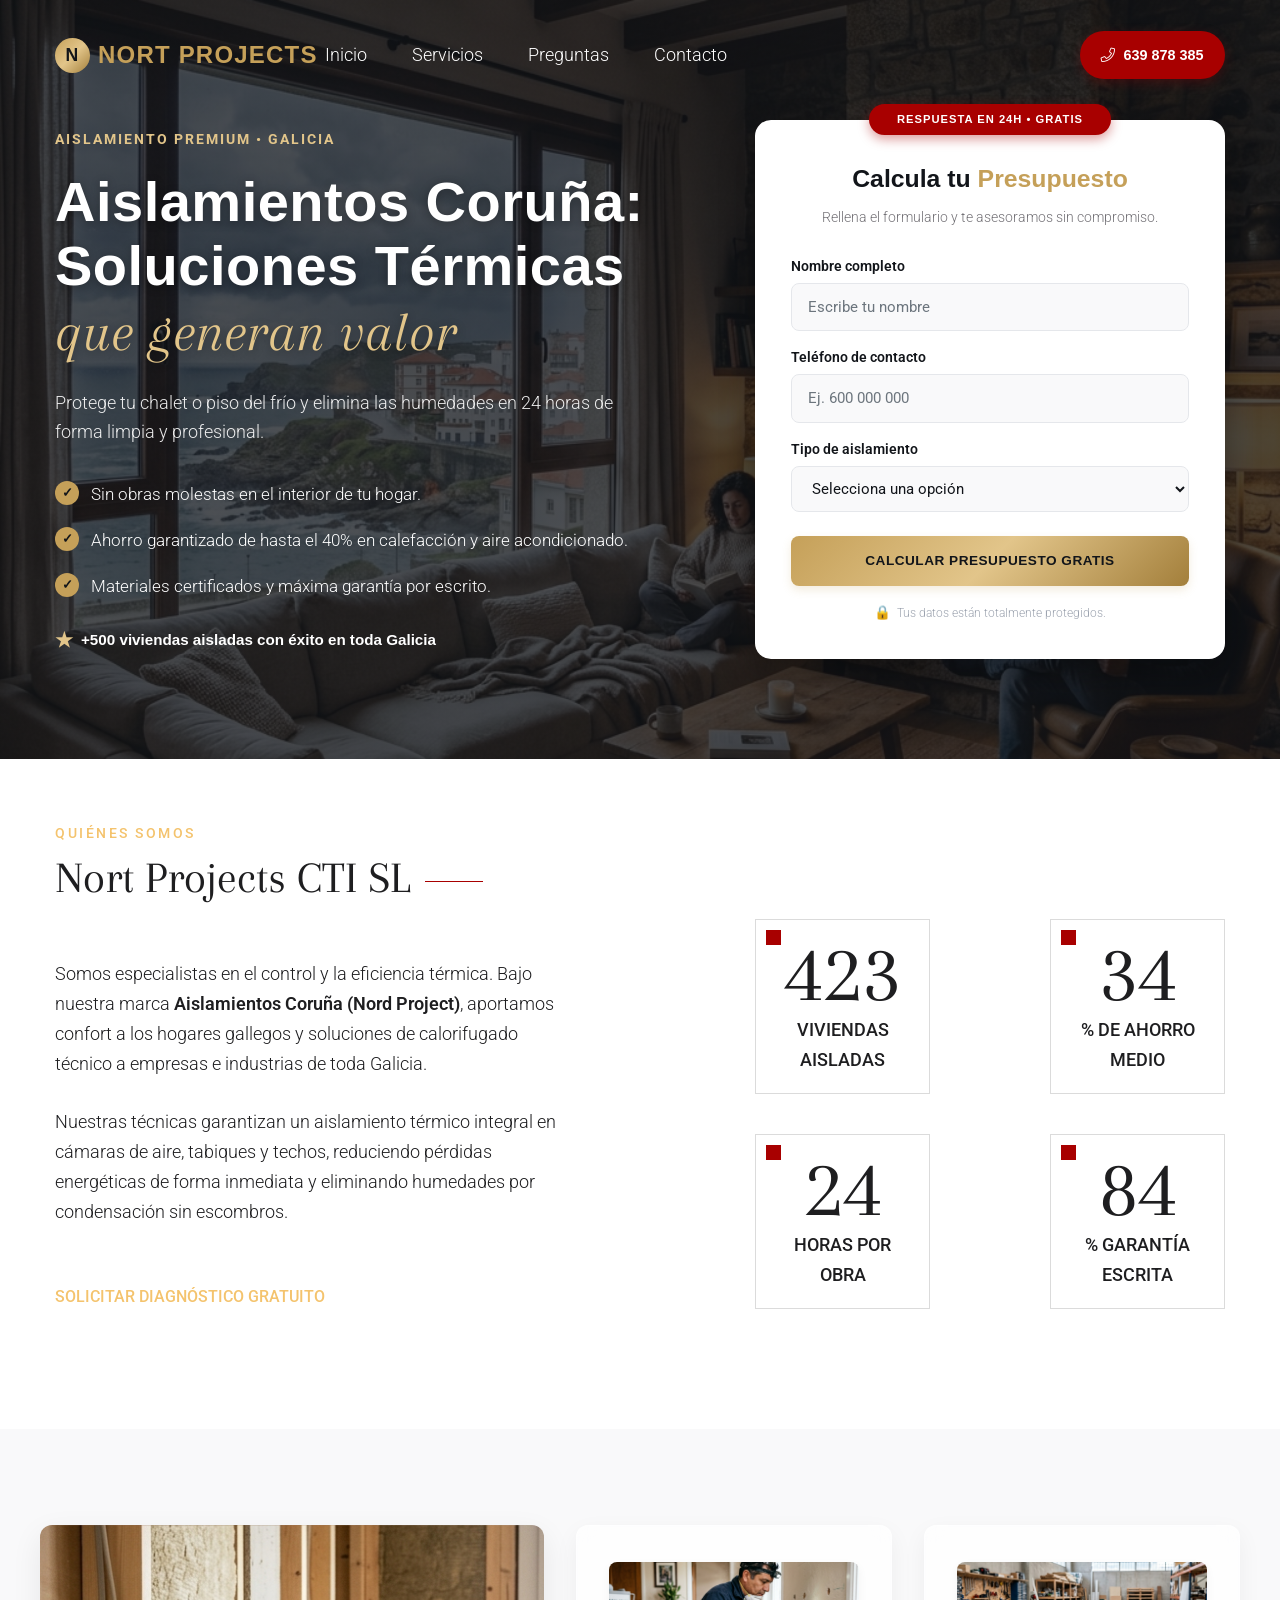
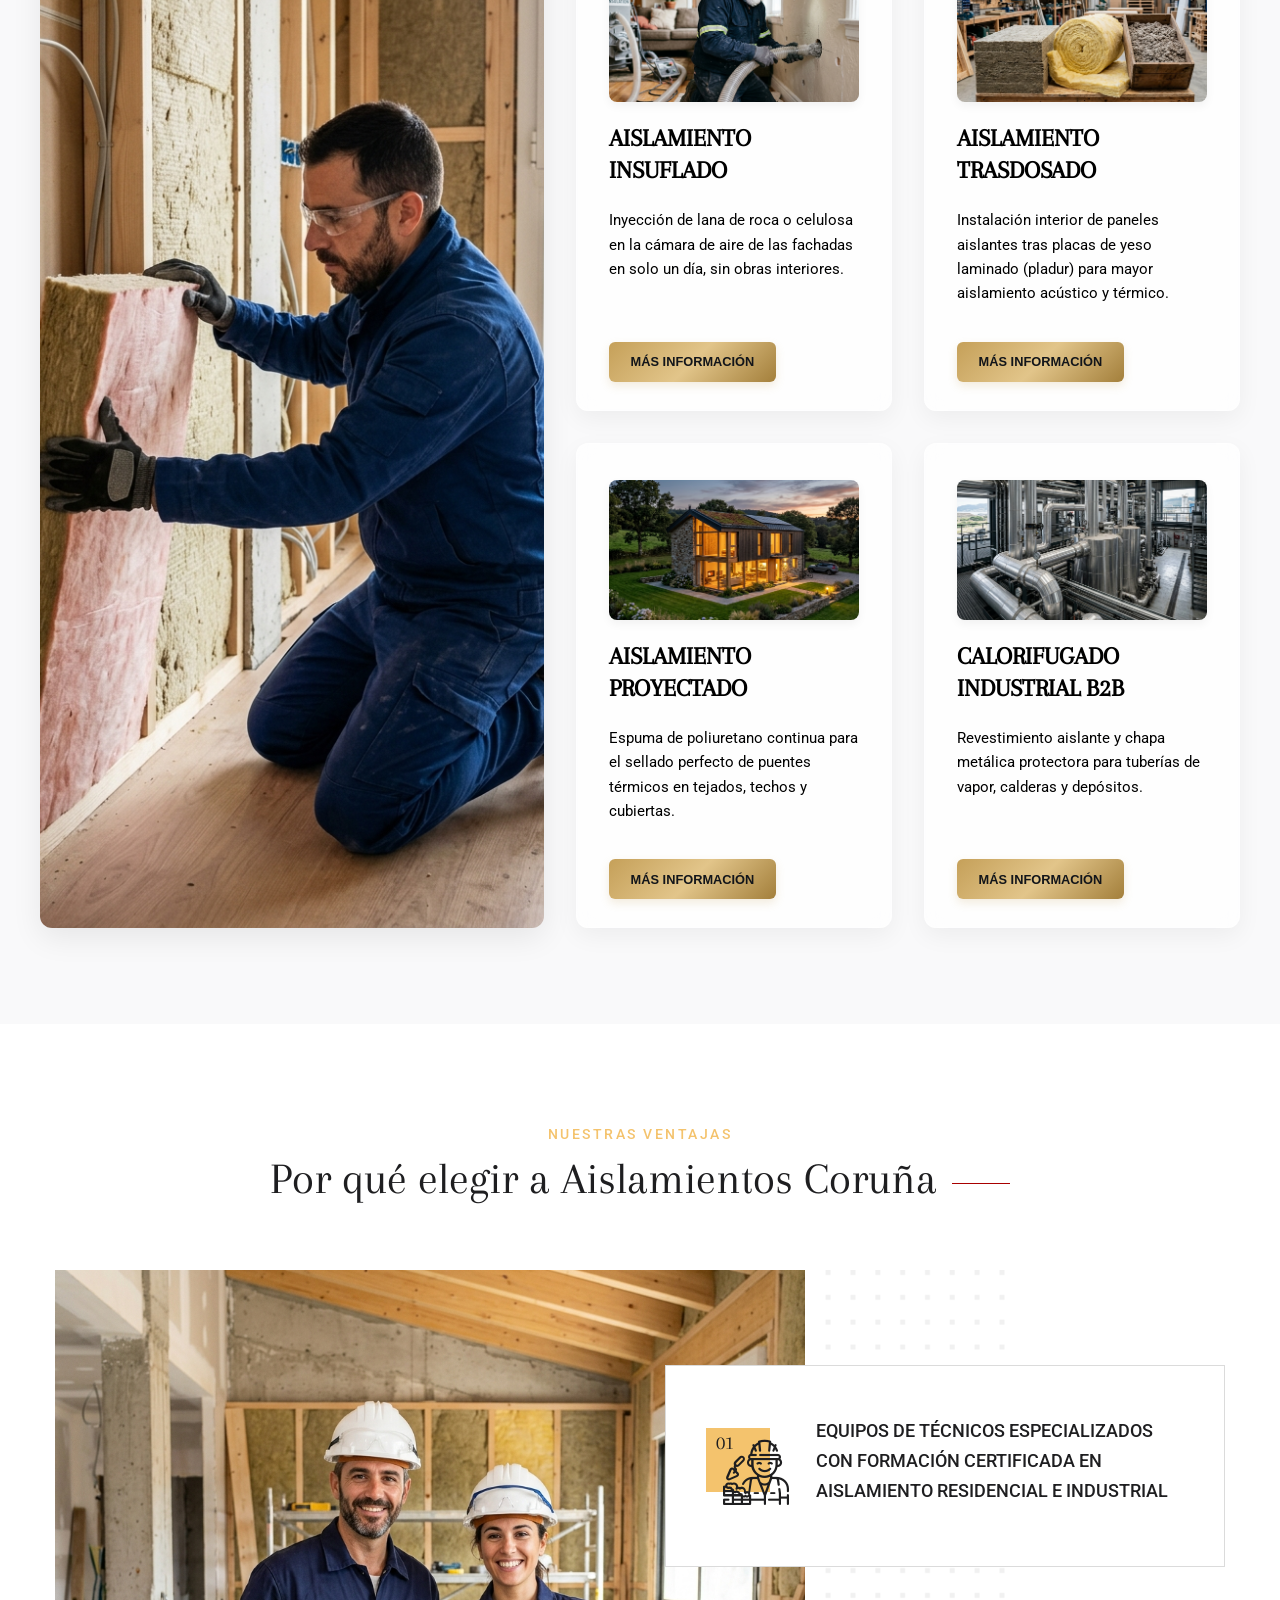
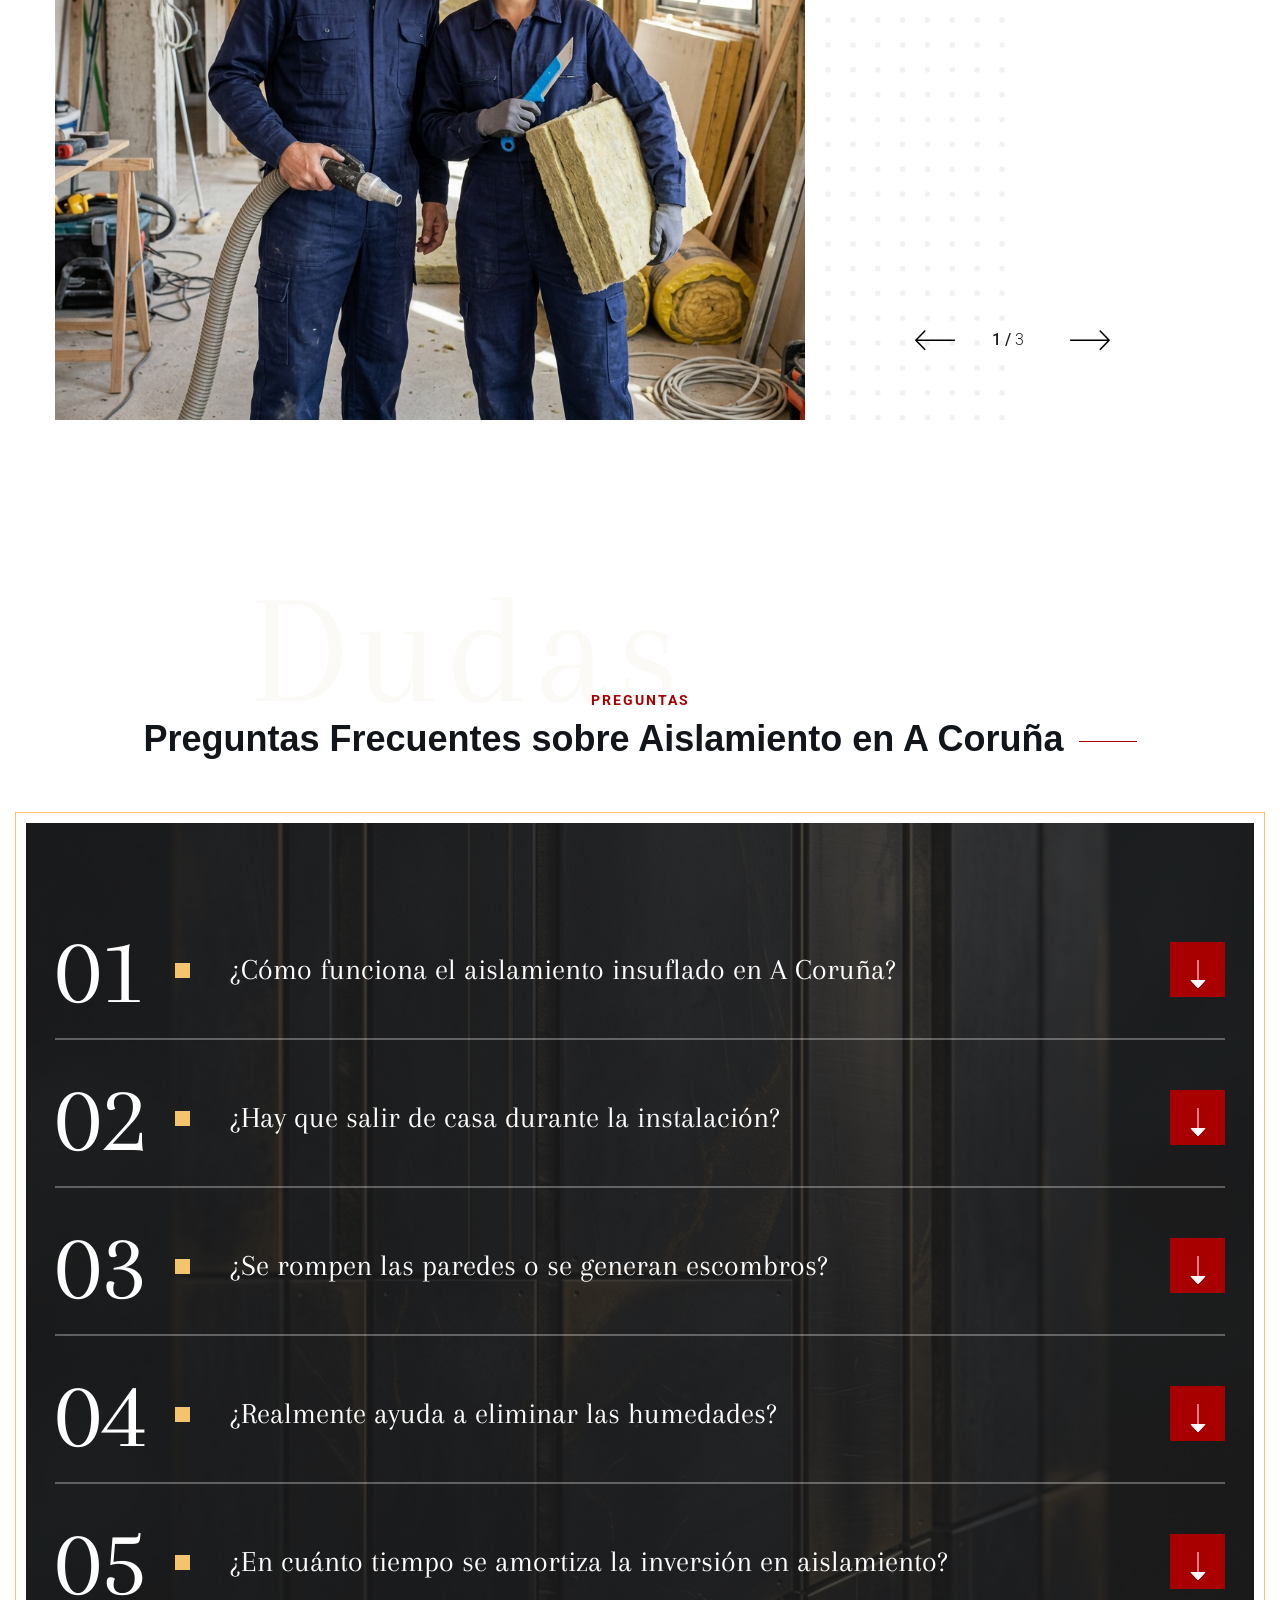
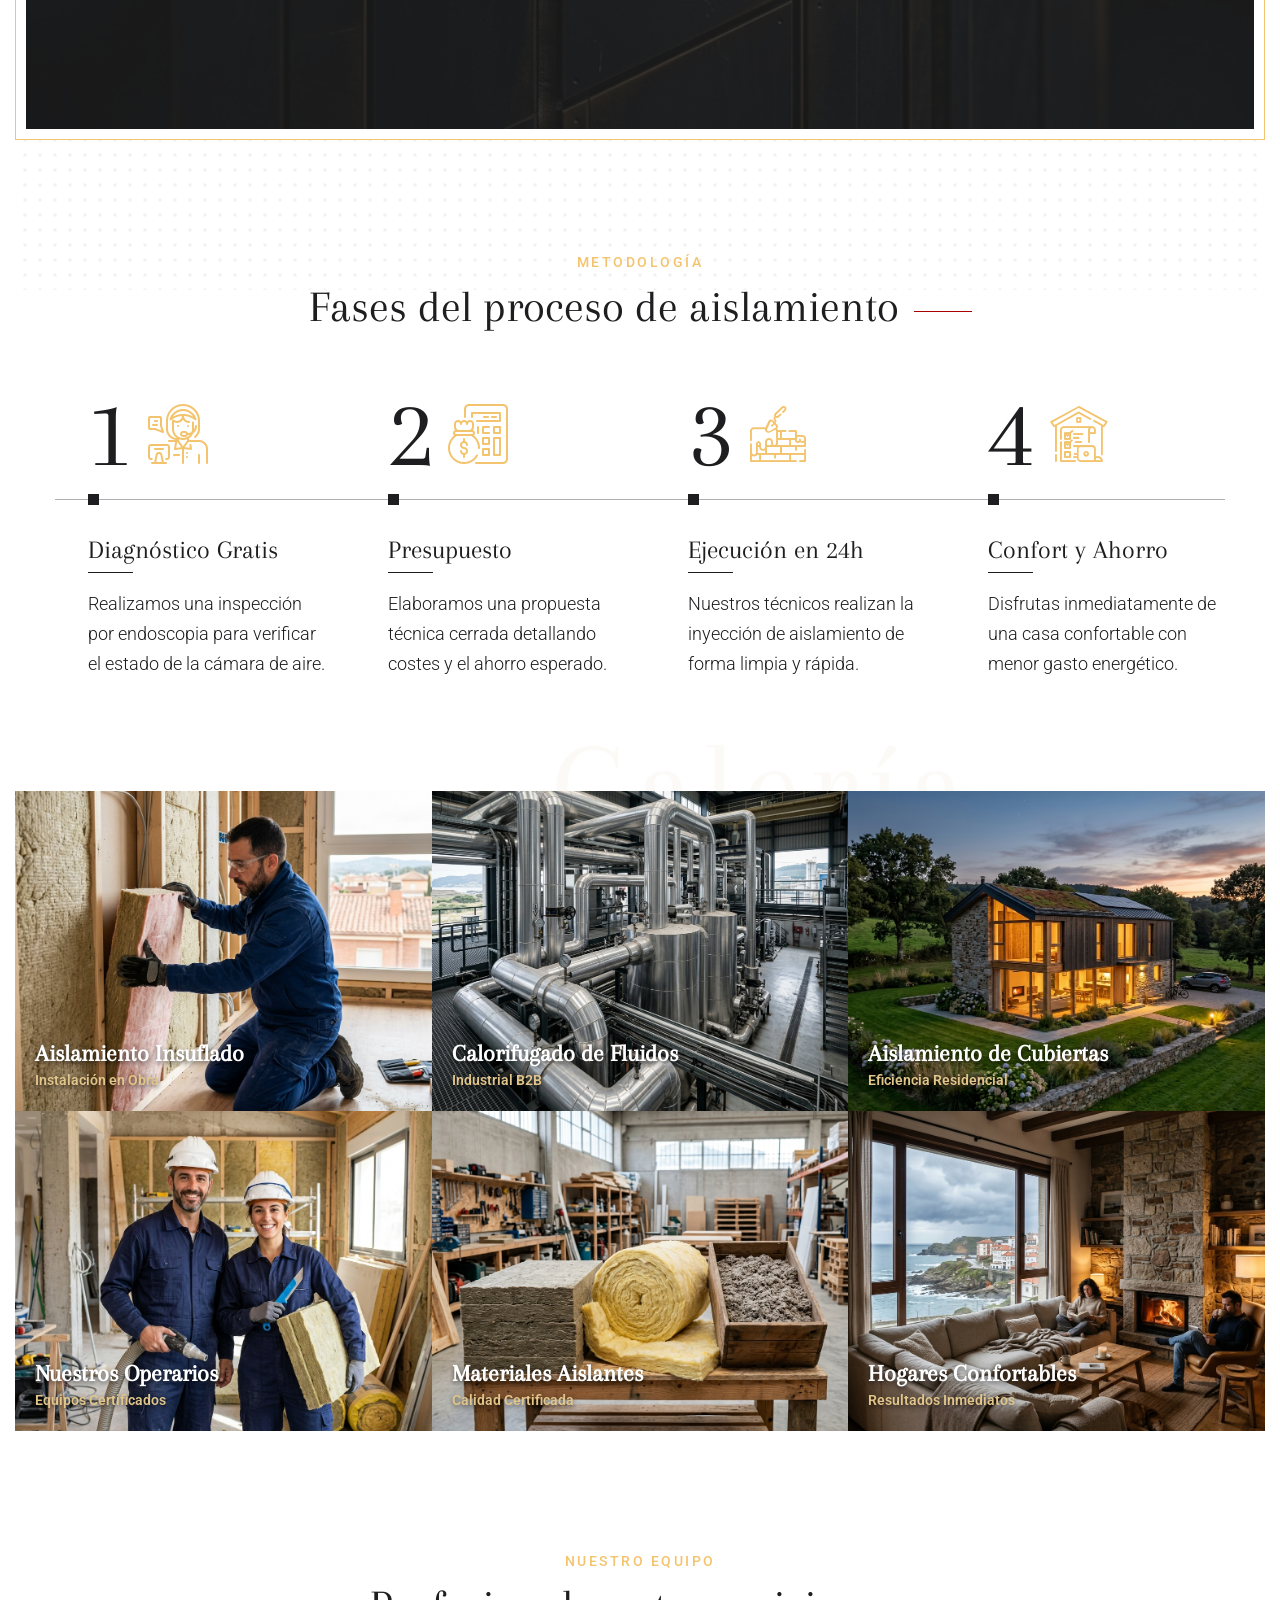
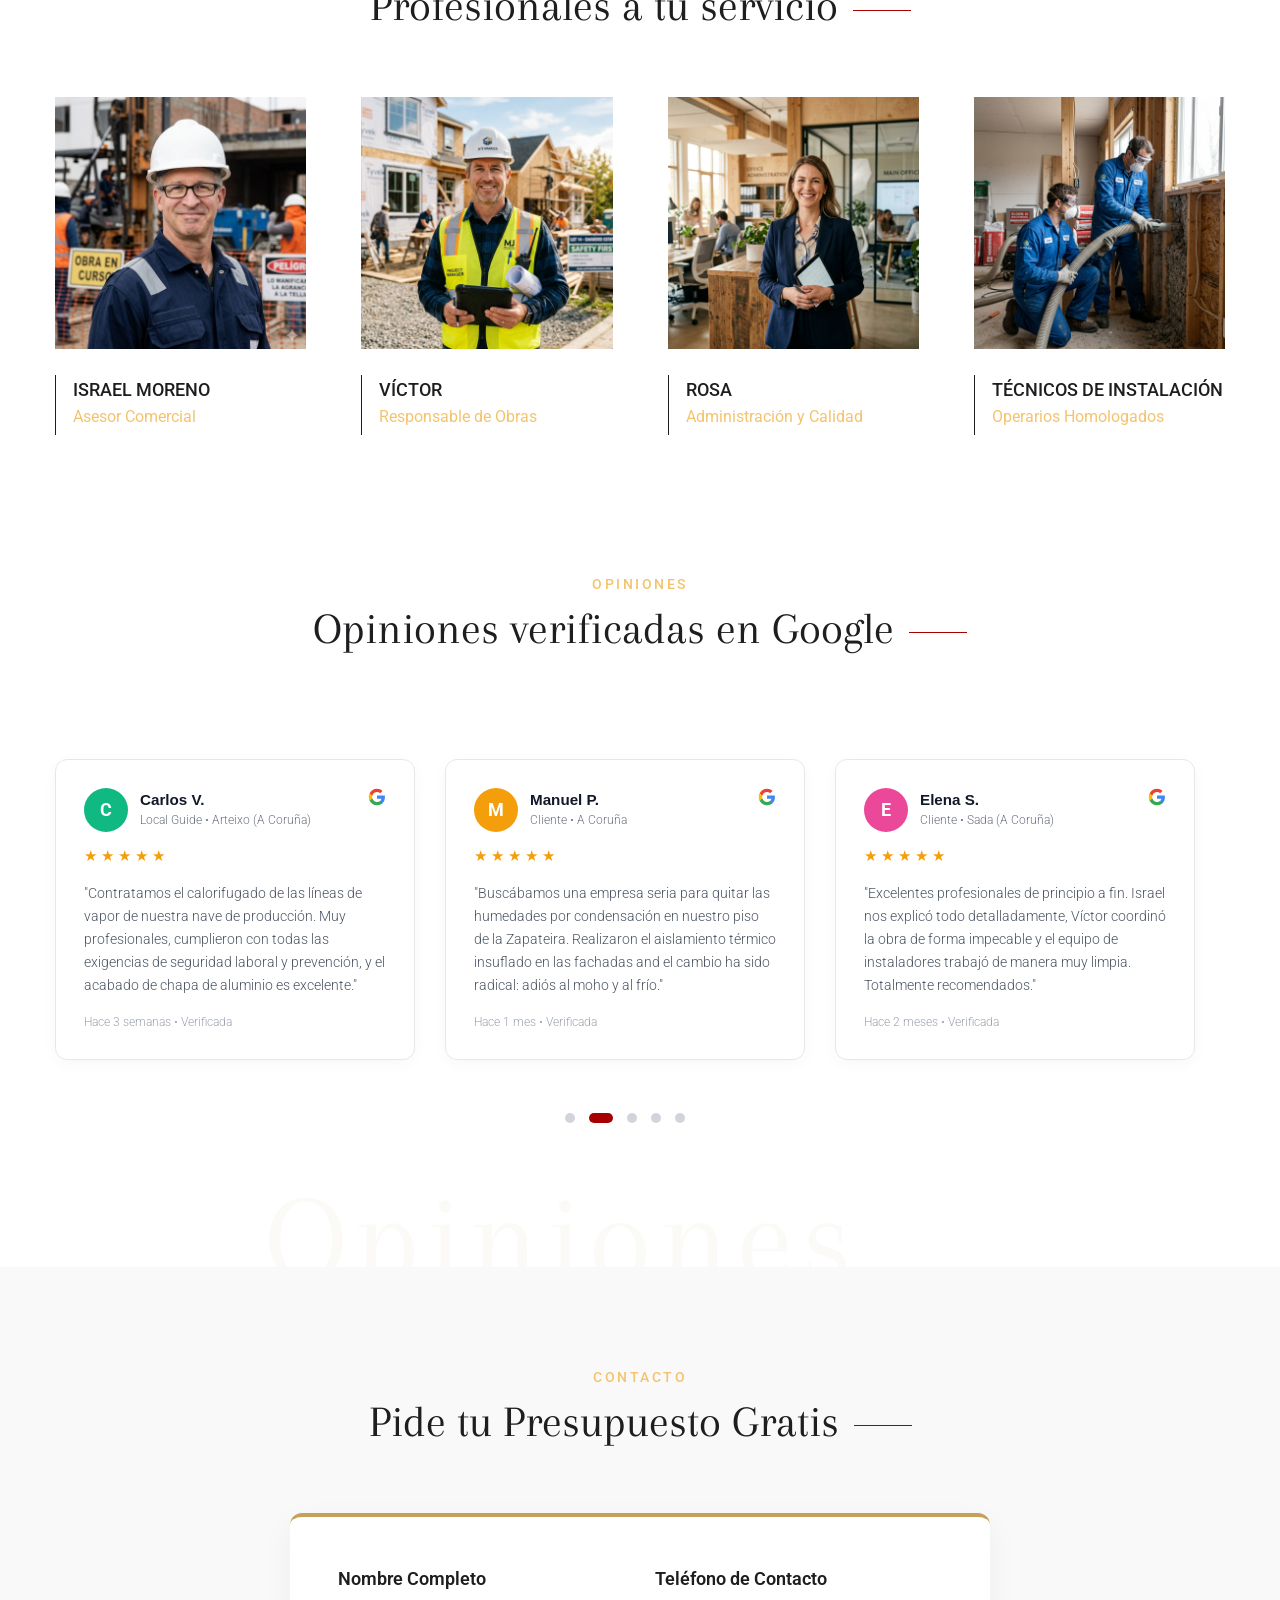
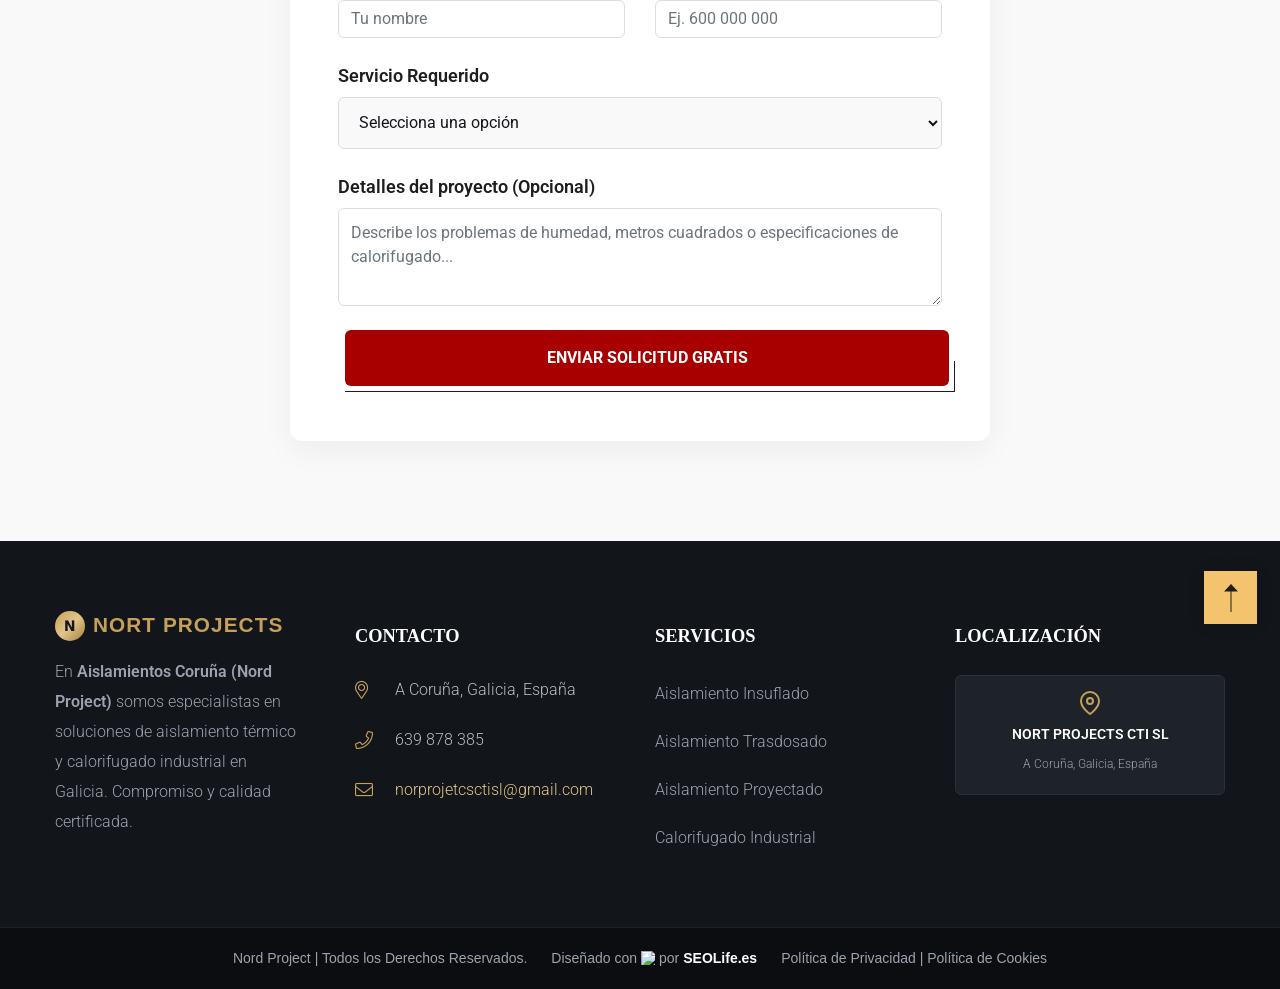
==== Propuesta1/index.html @ 365ee1cc "Initial commit of Aislamientos Coruña Nord Project website with B2C/B2B enhancements, map integratio" ====
<!DOCTYPE html>
<html lang="es">
    <head>
        <meta charset="UTF-8">
        <meta name="viewport" content="width=device-width, initial-scale=1, shrink-to-fit=no">
        <meta name="description" content="En Aislamientos Coruña (Nord Project) somos especialistas en aislamiento térmico insuflado, trasdosado y proyectado para viviendas y calorifugado industrial. ¡Ahorra hasta el 40%!" />
        <meta name="keywords" content="aislamientos coruña, aislamiento termico, calorifugado industrial, aislamiento insuflado, aislamientos galicia, nord project" />
        <link rel="icon" href="assets/images/favicon.png" sizes="35x35" type="image/png">
        <title>Aislamientos Coruña - Nord Project | Expertos en Aislamiento Térmico</title>

        <!-- FAQ Schema JSON-LD -->
        <script type="application/ld+json">
        {
          "@context": "https://schema.org",
          "@type": "FAQPage",
          "mainEntity": [
            {
              "@type": "Question",
              "name": "¿Cómo funciona el aislamiento insuflado en A Coruña?",
              "acceptedAnswer": {
                "@type": "Answer",
                "text": "Se realizan pequeñas perforaciones en las juntas del mortero de la fachada o en tabiques internos de la vivienda. A través de ellas se inyecta neumáticamente el material aislante (como lana de roca o celulosa) rellenando la cámara de aire por completo. Posteriormente, se sellan los orificios logrando un acabado idéntico al original en un solo día."
              }
            },
            {
              "@type": "Question",
              "name": "¿Hay que salir de casa durante la instalación?",
              "acceptedAnswer": {
                "@type": "Answer",
                "text": "No, en absoluto. Al tratarse de un sistema de aislamiento insuflado que se inyecta de forma limpia y rápida, no es necesario desalojar la vivienda. Puede seguir con su rutina diaria con total normalidad y comodidad mientras nuestros técnicos trabajan."
              }
            },
            {
              "@type": "Question",
              "name": "¿Se rompen las paredes o se generan escombros?",
              "acceptedAnswer": {
                "@type": "Answer",
                "text": "No se rompen ni se tiran tabiques. El proceso es mínimamente invasivo. Solo realizamos pequeñas perforaciones de apenas 2 a 3 cm de diámetro en las juntas de los ladrillos del exterior o del pladur interior. Tras rellenar la cámara de aire, sellamos los orificios de inmediato para que la superficie quede impecable."
              }
            },
            {
              "@type": "Question",
              "name": "¿Realmente ayuda a eliminar las humedades?",
              "acceptedAnswer": {
                "@type": "Answer",
                "text": "Sí, el aislamiento insuflado es sumamente eficaz para eliminar las humedades por condensación. Al rellenar la cámara de aire, eliminamos los puentes térmicos y elevamos la temperatura de las paredes interiores, evitando que el vapor de agua condense en ellas y se forme moho."
              }
            },
            {
              "@type": "Question",
              "name": "¿En cuánto tiempo se amortiza la inversión en aislamiento?",
              "acceptedAnswer": {
                "@type": "Answer",
                "text": "La inversión se amortiza típicamente en un plazo de entre 2 y 4 años. Gracias al ahorro energético inmediato de hasta el 40% en facturas de calefacción y aire acondicionado, empezará a recuperar la inversión desde el primer mes."
              }
            }
          ]
        }
        </script>

        <link rel="stylesheet" href="assets/css/all.min.css">
        <link rel="stylesheet" href="assets/css/fontello.css">
        <link rel="stylesheet" href="assets/css/animate.min.css">
        <link rel="stylesheet" href="assets/css/bootstrap.min.css">
        <link rel="stylesheet" href="assets/css/jquery.fancybox.min.css">
        <link rel="stylesheet" href="assets/css/jquery.bootstrap-touchspin.min.css">
        <link rel="stylesheet" href="assets/css/nouislider.min.css">
        <link rel="stylesheet" href="assets/css/perfect-scrollbar.css">
        <link rel="stylesheet" href="assets/css/slick.css">
        <link rel="stylesheet" href="assets/css/style.css">
        <link rel="stylesheet" href="assets/css/responsive.css">
        <link rel="stylesheet" href="assets/css/color.css">
        <!-- Custom Overrides for Glassmorphism Hotspots -->
        <style>
            /* Aligned Layout for Services Section */
            .photo-info-wrap {
                padding: 6rem 1.5rem !important;
                background-color: #F9F9FA !important; /* Premium light grey background */
            }
            .photo-info-inner {
                max-width: 1200px;
                margin: 0 auto;
                display: grid !important;
                grid-template-columns: 42% 1fr 1fr !important;
                grid-template-rows: auto auto !important;
                gap: 2rem !important;
                align-items: stretch !important;
                padding: 0 !important;
                background: transparent !important;
            }
            .photo-info-inner::before {
                display: none !important; /* Hide template borders */
            }
            
            /* Left Side Image */
            .photo-info-img {
                grid-column: 1 !important;
                grid-row: 1 / span 2 !important;
                height: 100% !important;
                min-height: 520px !important;
                border-radius: 12px !important;
                box-shadow: 0 10px 30px rgba(0,0,0,0.08) !important;
                background-size: cover !important;
                background-position: center !important;
            }
            .photo-info-img::before {
                display: none !important; /* Hide double border */
            }

            /* Services Cards Container Placement */
            .photo-info-box {
                position: static !important;
                transform: none !important;
                margin: 0 !important;
                display: flex !important;
                width: 100% !important;
            }
            .photo-info-box > span {
                display: none !important; /* Hide old plus button toggle */
            }
            
            /* Positioning the cards in 2x2 grid */
            .photo-info-box.v1 {
                grid-column: 2 !important;
                grid-row: 1 !important;
            }
            .photo-info-box.v2 {
                grid-column: 3 !important;
                grid-row: 1 !important;
            }
            .photo-info-box.v3 {
                grid-column: 2 !important;
                grid-row: 2 !important;
            }
            .photo-info-box.v4 {
                grid-column: 3 !important;
                grid-row: 2 !important;
            }

            /* Glassmorphism Card Styling */
            .photo-info-box-inner {
                position: relative !important;
                top: 0 !important;
                left: 0 !important;
                right: auto !important;
                bottom: auto !important;
                visibility: visible !important;
                opacity: 1 !important;
                transform: scale(1) !important;
                display: flex !important;
                flex-direction: column !important;
                width: 100% !important;
                height: 100% !important;
                
                /* Glassmorphic backdrop */
                background: rgba(255, 255, 255, 0.75) !important;
                backdrop-filter: blur(10px) !important;
                -webkit-backdrop-filter: blur(10px) !important;
                border: 1px solid rgba(255, 255, 255, 0.5) !important;
                border-radius: 12px !important;
                box-shadow: 0 8px 24px rgba(18, 21, 26, 0.05) !important;
                padding: 2.25rem 2rem 1.75rem !important;
                transition: all 0.3s ease !important;
            }
            .photo-info-box-inner:hover {
                transform: translateY(-5px) !important;
                box-shadow: 0 12px 30px rgba(197, 160, 89, 0.12) !important;
                border-color: rgba(197, 160, 89, 0.3) !important;
            }
            .photo-info-box-inner::before {
                display: none !important;
            }
            .photo-info-box-inner > svg {
                display: none !important;
            }
            
            /* Text Styling */
            .photo-info-box-inner > h3 {
                font-family: 'Arapey', serif !important;
                font-weight: 600 !important;
                font-size: 1.55rem !important;
                margin-bottom: 0.75rem !important;
                padding-left: 0 !important;
                line-height: 1.3 !important;
            }
            .photo-info-box-inner > h3 a {
                color: #000000 !important;
            }
            .photo-info-box-inner > h3 a:hover,
            .photo-info-box-inner > h3 a:focus {
                color: #A37F3B !important;
            }
            .photo-info-box-inner > h3::before {
                display: none !important;
            }
            .photo-info-box-inner > p {
                color: #000000 !important;
                font-family: 'Roboto', sans-serif !important;
                font-weight: 400 !important;
                font-size: 0.95rem !important;
                line-height: 1.6 !important;
                margin-bottom: 2.25rem !important;
                flex-grow: 1 !important; /* Pushes button to bottom */
            }
            
            /* Card Image Thumbnails */
            .service-thumb {
                width: 100%;
                height: 140px;
                background-size: cover;
                background-position: center;
                border-radius: 8px;
                margin-bottom: 1.25rem;
                box-shadow: 0 4px 10px rgba(0, 0, 0, 0.05);
            }

            /* Hero B2B Button custom color styling */
            .btn-b2b-hero {
                background-color: #A80000 !important;
                border-color: #A80000 !important;
                color: #ffffff !important;
            }
            .btn-b2b-hero:hover,
            .btn-b2b-hero:focus {
                background-color: #D10000 !important;
                border-color: #D10000 !important;
                color: #ffffff !important;
            }
            
            /* CTA Button at the bottom */
            .photo-info-box-inner > a {
                float: none !important;
                display: inline-block !important;
                align-self: flex-start !important;
                background: linear-gradient(135deg, #C5A059 0%, #E2C58A 50%, #A37F3B 100%) !important;
                color: #12151A !important;
                font-weight: 700 !important;
                font-family: 'Montserrat', sans-serif !important;
                font-size: 0.8rem !important;
                text-transform: uppercase !important;
                padding: 0.65rem 1.35rem !important;
                border-radius: 6px !important;
                box-shadow: 0 4px 10px rgba(197, 160, 89, 0.2) !important;
                transition: all 0.3s ease !important;
                margin-top: auto !important; /* Forces alignment */
            }
            .photo-info-box-inner > a:hover {
                background: #A37F3B !important;
                color: #fff !important;
                transform: translateY(-2px) !important;
                box-shadow: 0 6px 15px rgba(197, 160, 89, 0.3) !important;
            }

            /* Responsive Adjustments */
            @media (max-width: 1199px) {
                .photo-info-inner {
                    grid-template-columns: 38% 1fr 1fr !important;
                    gap: 1.25rem !important;
                }
                .photo-info-box-inner {
                    padding: 1.75rem 1.5rem 1.5rem !important;
                }
            }
            
            @media (max-width: 991px) {
                .photo-info-inner {
                    grid-template-columns: 1fr !important;
                    grid-template-rows: auto !important;
                    gap: 1.5rem !important;
                }
                .photo-info-img {
                    grid-column: 1 !important;
                    grid-row: 1 !important;
                    height: 320px !important;
                    min-height: 320px !important;
                }
                .photo-info-box {
                    grid-column: 1 !important;
                }
                .photo-info-box.v1 { grid-row: 2 !important; }
                .photo-info-box.v2 { grid-row: 3 !important; }
                .photo-info-box.v3 { grid-row: 4 !important; }
                .photo-info-box.v4 { grid-row: 5 !important; }
                
                .photo-info-box-inner {
                    min-width: 100% !important;
                    max-width: 100% !important;
                    background: rgba(255, 255, 255, 0.85) !important;
                }
            }

            /* Section Accent underlines in Corporate Red */
            .sec-title-inner > h2 i {
                background-color: #A80000 !important;
            }
            .about-fact-box::before {
                background-color: #A80000 !important;
            }

            /* FAQ Accordion accents in Corporate Red */
            .toggle-item > h4 i {
                background-color: #A80000 !important;
                border-color: #A80000 !important;
            }
            .toggle-item > h4 i svg.arrow-svg path {
                fill: #ffffff !important;
                stroke: #ffffff !important;
            }
            .toggle-item > h4 i svg.close-svg path {
                stroke: #ffffff !important;
            }

            /* New Hero Section overrides */
            #inicio {
                background-image: linear-gradient(rgba(18, 21, 26, 0.75), rgba(18, 21, 26, 0.75)), url('assets/images/resources/feat-img3-1.png');
                background-size: cover;
                background-position: center;
                background-attachment: fixed;
                padding: 120px 0 100px 0 !important;
            }
            .hero-content-left h1 {
                font-size: 3.5rem !important;
                line-height: 1.15 !important;
                letter-spacing: 0.5px !important;
            }
            .hero-content-left p {
                font-size: 1.15rem !important;
                color: rgba(255,255,255,0.9) !important;
            }
            .hero-content-left ul li {
                color: #ffffff !important;
                margin-bottom: 1rem;
                font-size: 1.05rem !important;
            }
            .hero-form-card input.form-control, 
            .hero-form-card select.form-control {
                border: 1px solid #E5E7EB !important;
                border-radius: 8px !important;
                padding: 0.75rem 1rem !important;
                font-size: 0.95rem !important;
                color: #12151A !important;
                height: auto !important;
                background-color: #F9F9FA !important;
            }
            .hero-form-card input.form-control:focus, 
            .hero-form-card select.form-control:focus {
                border-color: #C5A059 !important;
                background-color: #ffffff !important;
                box-shadow: 0 0 0 3px rgba(197, 160, 89, 0.1) !important;
                outline: none !important;
            }
            
            /* Responsive updates for Hero */
            @media (max-width: 991px) {
                #inicio {
                    padding: 80px 0 60px 0 !important;
                }
                .hero-content-left {
                    text-align: center !important;
                    margin-bottom: 3rem;
                }
                .hero-content-left h1 {
                    font-size: 2.5rem !important;
                }
                .hero-content-left p {
                    margin-left: auto !important;
                    margin-right: auto !important;
                }
                .hero-content-left ul {
                    display: inline-block !important;
                    text-align: left !important;
                }
                .hero-form-card {
                    padding: 2rem 1.5rem !important;
                }
            }

            /* Header Phone button styling */
            .header-phone-btn {
                font-weight: 700;
                color: #ffffff !important;
                background-color: #A80000 !important;
                display: inline-flex;
                align-items: center;
                gap: 0.5rem;
                padding: 0.55rem 1.35rem;
                border-radius: 999px;
                transition: all 0.3s ease;
                box-shadow: 0 4px 12px rgba(168,0,0,0.25);
                font-family: 'Montserrat', sans-serif !important;
                font-size: 0.9rem !important;
            }
            .header-phone-btn:hover {
                background-color: #D10000 !important;
                transform: translateY(-2px);
                box-shadow: 0 6px 15px rgba(168,0,0,0.35);
                color: #ffffff !important;
                text-decoration: none !important;
            }
            .header-phone-btn i {
                color: #ffffff !important;
            }
            
            /* Responsive header phone styling */
            @media (max-width: 575px) {
                .header-phone-btn {
                    padding: 0.4rem 0.95rem;
                    font-size: 0.8rem !important;
                }
            }

            /* Gallery Texts Contrast Overrides */
            .gallery-box .gallery-info span {
                color: #E2C58A !important;
                font-weight: 600 !important;
                font-size: 0.9rem !important;
                text-shadow: 0 2px 5px rgba(0,0,0,0.6) !important;
                display: block;
                margin-top: 2px;
            }
            .gallery-box .gallery-info h4 {
                color: #ffffff !important;
                font-weight: 700 !important;
                text-shadow: 0 2px 5px rgba(0,0,0,0.6) !important;
            }

            /* Fix select inputs text clipping */
            select.form-control {
                height: 52px !important;
                line-height: 1.2 !important;
                padding: 0.75rem 1rem !important;
                appearance: auto !important;
                -webkit-appearance: auto !important;
                -moz-appearance: auto !important;
                color: #12151A !important;
                background-color: #F9F9FA !important;
            }
            select.form-control option {
                padding: 0.5rem !important;
                color: #12151A !important;
            }

            /* Google Reviews Carousel and Card Styles */
            .google-reviews-container {
                padding: 1.5rem 0;
            }
            .google-reviews-carousel {
                margin: 0 -15px; /* Compenses slide margins */
            }
            .google-review-card {
                background: #ffffff !important;
                border: 1px solid #e5e7eb !important;
                border-radius: 12px !important;
                padding: 1.75rem !important;
                margin: 15px !important;
                box-shadow: 0 4px 15px rgba(0,0,0,0.03) !important;
                transition: all 0.3s ease !important;
                display: block !important;
                min-height: 260px !important;
            }
            .google-review-card:hover {
                transform: translateY(-5px) !important;
                box-shadow: 0 10px 25px rgba(0,0,0,0.06) !important;
                border-color: #C5A059 !important;
            }
            .google-review-header {
                display: flex !important;
                justify-content: space-between !important;
                align-items: flex-start !important;
                margin-bottom: 0.85rem !important;
            }
            .google-reviewer-profile {
                display: flex !important;
                align-items: center !important;
                gap: 0.75rem !important;
            }
            .google-reviewer-avatar {
                width: 44px !important;
                height: 44px !important;
                border-radius: 50% !important;
                display: flex !important;
                align-items: center !important;
                justify-content: center !important;
                font-weight: 700 !important;
                color: #fff !important;
                font-size: 1.1rem !important;
                text-transform: uppercase !important;
            }
            .google-reviewer-info h4 {
                font-size: 0.95rem !important;
                font-weight: 700 !important;
                color: #111827 !important;
                margin-bottom: 0.15rem !important;
                font-family: 'Montserrat', sans-serif !important;
            }
            .google-reviewer-info span {
                font-size: 0.75rem !important;
                color: #6b7280 !important;
                display: block !important;
            }
            .google-logo {
                width: 18px !important;
                height: 18px !important;
            }
            .google-rating-stars {
                color: #f59e0b !important;
                font-size: 0.95rem !important;
                margin-bottom: 0.85rem !important;
                display: flex !important;
                gap: 2px !important;
            }
            .google-review-text {
                font-size: 0.9rem !important;
                color: #4b5563 !important;
                line-height: 1.6 !important;
                font-family: 'Roboto', sans-serif !important;
                flex-grow: 1 !important;
                margin-bottom: 1rem !important;
            }
            .google-review-date {
                font-size: 0.75rem !important;
                color: #9ca3af !important;
            }
            .google-reviews-carousel .slick-dots {
                display: flex !important;
                justify-content: center !important;
                list-style: none !important;
                padding: 0 !important;
                margin: 2rem 0 0 0 !important;
                gap: 8px !important;
                width: 100% !important;
            }
            .google-reviews-carousel .slick-dots li button {
                font-size: 0 !important;
                width: 10px !important;
                height: 10px !important;
                border-radius: 50% !important;
                border: none !important;
                background-color: #d1d5db !important;
                padding: 0 !important;
                cursor: pointer !important;
                transition: all 0.3s ease !important;
            }
            .google-reviews-carousel .slick-dots li.slick-active button {
                background-color: #A80000 !important;
                width: 24px !important;
                border-radius: 999px !important;
            }

            /* Ensure FAQ section title is visible on top */
            #faq {
                padding-top: 80px !important;
                background-color: #ffffff !important;
            }
            #faq .faq-wrap {
                margin-top: 0 !important;
                padding-top: 20px !important;
            }
            #faq .faq-inner {
                padding: 80px 0 100px 0 !important;
            }
            #faq .sec-title {
                position: relative !important;
                z-index: 20 !important;
                margin-bottom: 50px !important;
                display: block !important;
                visibility: visible !important;
                opacity: 1 !important;
            }
            #faq .sec-title-inner h2 {
                color: #12151A !important;
                font-family: 'Montserrat', sans-serif !important;
                font-weight: 800 !important;
                font-size: 2.25rem !important;
                line-height: 1.3 !important;
                display: block !important;
                visibility: visible !important;
            }
            #faq .sec-title-inner span {
                color: #A80000 !important;
                font-weight: 700 !important;
                letter-spacing: 2px !important;
                text-transform: uppercase !important;
                font-size: 0.85rem !important;
            }

            /* Contact Form Card custom styles for mobile responsiveness */
            .contact-form-card {
                max-width: 700px;
                width: 100%;
                margin: 0 auto;
                background: white;
                padding: 3rem;
                border-radius: 12px;
                box-shadow: 0 10px 30px rgba(0,0,0,0.05);
                border-top: 4px solid #C5A059;
            }
            @media (max-width: 575px) {
                .contact-form-card {
                    padding: 1.5rem !important;
                }
            }
        </style>
    </head>
    <body>
        <main>
            <header class="stick style2 w-100">
                <div class="container">
                    <div class="logo-menu-wrap d-flex flex-wrap justify-content-between align-items-center w-100">
                        <div class="logo">
                            <h1 class="mb-0">
                                <a href="index.html" title="Inicio" style="font-family: 'Montserrat', sans-serif; font-weight: 800; font-size: 1.5rem; color: #C5A059; letter-spacing: 0.05em; display: flex; align-items: center; gap: 0.5rem;">
                                    <span style="display: inline-block; width: 35px; height: 35px; background: linear-gradient(135deg, #C5A059 0%, #E2C58A 50%, #A37F3B 100%); border-radius: 50%; text-align: center; line-height: 35px; color: #12151A; font-weight: 900; font-size: 1.1rem;">N</span>
                                    NORT PROJECTS
                                </a>
                            </h1>
                        </div><!-- Logo -->
                        <nav class="d-flex flex-wrap justify-content-between align-items-center">
                            <div class="nav-left">
                                <ul class="mb-0 list-unstyled d-inline-flex flex-wrap w-100">
                                    <li><a href="#inicio" title="Inicio"><span>Inicio</span></a></li>
                                    <li><a href="#servicios" title="Servicios"><span>Servicios</span></a></li>
                                    <li><a href="#faq" title="Preguntas Frecuentes"><span>Preguntas</span></a></li>
                                    <li><a href="#contacto" title="Contacto"><span>Contacto</span></a></li>
                                </ul>
                            </div>
                            <div class="nav-right d-inline-flex flex-wrap">
                                <ul class="d-flex flex-wrap mb-0 list-unstyled">
                                    <li><a href="tel:639878385" title="Llámanos" class="header-phone-btn"><i class="icon-phone"></i> 639 878 385</a></li>
                                    <li class="res-menu-btn-wrap"><a class="res-menu-btn" href="javascript:void(0);" title="Menú"><i class="fas fa-align-justify"></i></a></li>
                                </ul>
                            </div>
                        </nav>
                    </div><!-- Logo Menu Wrap -->
                </div>
            </header><!-- Header -->
            
            <div class="responsive-menu position-fixed w-100">
                <span class="menu-close"><i class="fas fa-times"></i></span>
                <ul class="mb-0 list-unstyled w-100">
                    <li><a href="#inicio" title="Inicio"><span>Inicio</span></a></li>
                    <li><a href="#servicios" title="Servicios"><span>Servicios</span></a></li>
                    <li><a href="#faq" title="Preguntas Frecuentes"><span>Preguntas</span></a></li>
                    <li><a href="#contacto" title="Contacto"><span>Contacto</span></a></li>
                </ul>
                <div class="scl-links v2 d-flex flex-wrap w-100" style="margin-top: 2rem;">
                    <a href="tel:639878385" title="Llámanos" style="font-weight: 700; color: #C5A059; font-size: 1.2rem;"><i class="icon-phone"></i> 639 878 385</a>
                </div>
            </div><!-- Responsive Menu -->

            <section id="inicio" class="w-100 position-relative">
                <div class="container">
                    <div class="row align-items-center">
                        <div class="col-lg-7 hero-content-left pr-lg-5">
                            <span class="d-inline-block text-uppercase" style="color: #E2C58A; letter-spacing: 2px; font-size: 14px; font-weight: 700; margin-bottom: 1.25rem;">Aislamiento Premium • Galicia</span>
                            <h1 style="color: #ffffff; font-family: 'Montserrat', sans-serif; font-weight: 800; font-size: 3.3rem; line-height: 1.15; margin-bottom: 1.5rem; text-shadow: 0 2px 10px rgba(0,0,0,0.3);">
                                Aislamientos Coruña:<br>Soluciones Térmicas<br>
                                <span style="font-family: 'Arapey', serif; font-style: italic; color: #E2C58A; font-weight: 400; text-transform: none;">que generan valor</span>
                            </h1>
                            <p style="color: rgba(255,255,255,0.9); font-family: 'Roboto', sans-serif; font-size: 1.15rem; line-height: 1.6; margin-bottom: 2rem; max-width: 600px;">
                                Protege tu chalet o piso del frío y elimina las humedades en 24 horas de forma limpia y profesional.
                            </p>
                            
                            <ul class="list-unstyled mb-4" style="font-family: 'Roboto', sans-serif; font-size: 1.05rem; line-height: 1.8;">
                                <li class="d-flex align-items-start mb-3" style="color: #ffffff;">
                                    <span style="display: inline-flex; align-items: center; justify-content: center; min-width: 24px; height: 24px; background-color: #C5A059; border-radius: 50%; margin-right: 12px; color: #12151A; font-weight: bold; font-size: 0.8rem; margin-top: 2px;">✓</span>
                                    <span>Sin obras molestas en el interior de tu hogar.</span>
                                </li>
                                <li class="d-flex align-items-start mb-3" style="color: #ffffff;">
                                    <span style="display: inline-flex; align-items: center; justify-content: center; min-width: 24px; height: 24px; background-color: #C5A059; border-radius: 50%; margin-right: 12px; color: #12151A; font-weight: bold; font-size: 0.8rem; margin-top: 2px;">✓</span>
                                    <span>Ahorro garantizado de hasta el 40% en calefacción y aire acondicionado.</span>
                                </li>
                                <li class="d-flex align-items-start mb-3" style="color: #ffffff;">
                                    <span style="display: inline-flex; align-items: center; justify-content: center; min-width: 24px; height: 24px; background-color: #C5A059; border-radius: 50%; margin-right: 12px; color: #12151A; font-weight: bold; font-size: 0.8rem; margin-top: 2px;">✓</span>
                                    <span>Materiales certificados y máxima garantía por escrito.</span>
                                </li>
                            </ul>
                            
                            <div class="mt-4" style="color: #ffffff; font-family: 'Montserrat', sans-serif; font-weight: 600; font-size: 0.95rem; display: flex; align-items: center; gap: 0.5rem;">
                                <span style="color: #E2C58A; font-size: 1.25rem;">★</span> <span>+500 viviendas aisladas con éxito en toda Galicia</span>
                            </div>
                        </div>
                        
                        <div class="col-lg-5 mt-5 mt-lg-0">
                            <!-- Floating Form Card -->
                            <div class="hero-form-card position-relative bg-white" style="border-radius: 16px; padding: 2.25rem; box-shadow: 0 15px 35px rgba(0,0,0,0.3); overflow: visible;">
                                <!-- Top Red Capsule Badge -->
                                <div class="position-absolute" style="top: -16px; left: 50%; transform: translateX(-50%); background-color: #A80000; color: #ffffff; font-family: 'Montserrat', sans-serif; font-size: 0.7rem; font-weight: 700; padding: 0.45rem 1.75rem; border-radius: 999px; text-transform: uppercase; letter-spacing: 1px; box-shadow: 0 4px 12px rgba(168, 0, 0, 0.4); z-index: 10; white-space: nowrap;">
                                    Respuesta en 24h • Gratis
                                </div>
                                
                                <h3 style="color: #12151A; font-family: 'Montserrat', sans-serif; font-weight: 800; font-size: 1.55rem; text-align: center; margin-bottom: 0.5rem; margin-top: 0.5rem; line-height: 1.2;">
                                    Calcula tu <span style="color: #C5A059;">Presupuesto</span>
                                </h3>
                                <p style="color: #737176; font-family: 'Roboto', sans-serif; font-size: 0.85rem; text-align: center; margin-bottom: 1.5rem;">
                                    Rellena el formulario y te asesoramos sin compromiso.
                                </p>
                                
                                <form action="#contacto" method="POST" id="heroLeadForm" style="font-family: 'Roboto', sans-serif;">
                                    <div class="form-group mb-3" style="text-align: left;">
                                        <label for="heroName" style="color: #12151A; font-weight: 600; font-size: 0.85rem; margin-bottom: 0.4rem; display: block;">Nombre completo</label>
                                        <input type="text" id="heroName" name="name" class="form-control" placeholder="Escribe tu nombre" required>
                                    </div>
                                    <div class="form-group mb-3" style="text-align: left;">
                                        <label for="heroPhone" style="color: #12151A; font-weight: 600; font-size: 0.85rem; margin-bottom: 0.4rem; display: block;">Teléfono de contacto</label>
                                        <input type="tel" id="heroPhone" name="phone" class="form-control" placeholder="Ej. 600 000 000" required>
                                    </div>
                                    <div class="form-group mb-4" style="text-align: left;">
                                        <label for="heroService" style="color: #12151A; font-weight: 600; font-size: 0.85rem; margin-bottom: 0.4rem; display: block;">Tipo de aislamiento</label>
                                        <select id="heroService" name="service" class="form-control" required style="background-color: #F9F9FA; appearance: auto; -webkit-appearance: auto;">
                                            <option value="">Selecciona una opción</option>
                                            <option value="insuflado">Aislamiento Insuflado</option>
                                            <option value="trasdosado">Aislamiento Trasdosado</option>
                                            <option value="proyectado">Aislamiento Proyectado</option>
                                            <option value="calorifugado">Calorifugado Industrial B2B</option>
                                        </select>
                                    </div>
                                    
                                    <button type="submit" class="w-100" style="background: linear-gradient(135deg, #C5A059 0%, #E2C58A 50%, #A37F3B 100%); color: #12151A; font-family: 'Montserrat', sans-serif; font-weight: 750; font-size: 0.85rem; text-transform: uppercase; padding: 0.95rem; border: none; border-radius: 8px; box-shadow: 0 4px 10px rgba(197, 160, 89, 0.2); transition: all 0.3s ease; cursor: pointer; letter-spacing: 0.5px; display: block;">
                                        Calcular Presupuesto Gratis
                                    </button>
                                    
                                    <div class="text-center mt-3" style="color: #9CA3AF; font-size: 0.75rem; display: flex; align-items: center; justify-content: center; gap: 0.4rem; font-family: 'Roboto', sans-serif;">
                                        <span style="font-size: 0.85rem;">🔒</span> Tus datos están totalmente protegidos.
                                    </div>
                                </form>
                            </div>
                        </div>
                    </div>
                </div>
            </section>

            <section id="sobre-nosotros">
                <div class="w-100 pt-80 pb-130 position-relative">
                    <div class="container">
                        <div class="about-wrap2 position-relative w-100">
                            <div class="row align-items-end">
                                <div class="col-md-6 col-sm-6 col-lg-6">
                                    <div class="sec-title w-100">
                                        <div class="sec-title-inner d-inline-block">
                                            <span class="d-block thm-clr">Quiénes Somos</span>
                                            <h2 class="mb-0">Nort Projects CTI SL<i></i></h2>
                                        </div>
                                    </div><!-- Sec Title -->
                                    <div class="about-desc2 w-100">
                                        <p class="mb-0">Somos especialistas en el control y la eficiencia térmica. Bajo nuestra marca <strong>Aislamientos Coruña (Nord Project)</strong>, aportamos confort a los hogares gallegos y soluciones de calorifugado técnico a empresas e industrias de toda Galicia.</p>
                                        <p class="mb-0">Nuestras técnicas garantizan un aislamiento térmico integral en cámaras de aire, tabiques y techos, reduciendo pérdidas energéticas de forma inmediata y eliminando humedades por condensación sin escombros.</p>
                                        <a class="d-inline-block thm-clr" href="#contacto" title="">Solicitar Diagnóstico Gratuito</a>
                                    </div>
                                </div>
                                <div class="col-md-6 col-sm-6 col-lg-6">
                                    <div class="about-facts-wrap w-100">
                                        <div class="row">
                                            <div class="col-md-6 col-sm-6 col-lg-6">
                                                <div class="about-fact-box-wrap text-center w-100">
                                                    <div class="about-fact-box position-relative w-100">
                                                        <span class="d-block counter">500</span>
                                                        <h5 class="mb-0">Viviendas Aisladas</h5>
                                                    </div>
                                                </div>
                                            </div>
                                            <div class="col-md-6 col-sm-6 col-lg-6">
                                                <div class="about-fact-box-wrap text-center w-100">
                                                    <div class="about-fact-box position-relative w-100">
                                                        <span class="d-block counter">40</span>
                                                        <h5 class="mb-0">% de Ahorro Medio</h5>
                                                    </div>
                                                </div>
                                            </div>
                                            <div class="col-md-6 col-sm-6 col-lg-6">
                                                <div class="about-fact-box-wrap text-center w-100">
                                                    <div class="about-fact-box position-relative w-100">
                                                        <span class="d-block">24</span>
                                                        <h5 class="mb-0">Horas por Obra</h5>
                                                    </div>
                                                </div>
                                            </div>
                                            <div class="col-md-6 col-sm-6 col-lg-6">
                                                <div class="about-fact-box-wrap text-center w-100">
                                                    <div class="about-fact-box position-relative w-100">
                                                        <span class="d-block counter">100</span>
                                                        <h5 class="mb-0">% Garantía Escrita</h5>
                                                    </div>
                                                </div>
                                            </div>
                                        </div>
                                    </div>
                                </div>
                            </div>
                        </div><!-- About Wrap 2 -->
                    </div>
                </div>
            </section>

            <section id="servicios">
                <div class="w-100 position-relative">
                    <div class="photo-info-wrap position-relative w-100">
                        <div class="photo-info-inner position-relative w-100">
                            <div class="photo-info-img position-relative w-100" style="background-image: url(assets/images/resources/photo-info-img.png);"></div>
                            
                            <!-- Hotspot 1 -->
                            <div class="photo-info-box v1 position-absolute">
                                <span><i><svg viewBox="0 0 31 32" fill="none" xmlns="http://www.w3.org/2000/svg"><path d="M0.5 15.5H30.5" stroke="#1E1E20" stroke-linecap="round"/><path d="M16 1L16 31" stroke="#1E1E20" stroke-linecap="round"/></svg></i></span>
                                <div class="photo-info-box-inner position-absolute">
                                    <div class="service-thumb" style="background-image: url('assets/images/resources/insuflado_thumb.png');"></div>
                                    <h3 class="mb-0"><a href="#contacto" title="">Aislamiento Insuflado</a></h3>
                                    <p class="mb-0">Inyección de lana de roca o celulosa en la cámara de aire de las fachadas en solo un día, sin obras interiores.</p>
                                    <a class="d-inline-block thm-clr" href="#contacto" title="">Más información</a>
                                </div>
                            </div>

                            <!-- Hotspot 2 -->
                            <div class="photo-info-box v2 position-absolute">
                                <span><i><svg viewBox="0 0 31 32" fill="none" xmlns="http://www.w3.org/2000/svg"><path d="M0.5 15.5H30.5" stroke="#1E1E20" stroke-linecap="round"/><path d="M16 1L16 31" stroke="#1E1E20" stroke-linecap="round"/></svg></i></span>
                                <div class="photo-info-box-inner position-absolute">
                                    <div class="service-thumb" style="background-image: url('assets/images/resources/why-choose-img1-2.png');"></div>
                                    <h3 class="mb-0"><a href="#contacto" title="">Aislamiento Trasdosado</a></h3>
                                    <p class="mb-0">Instalación interior de paneles aislantes tras placas de yeso laminado (pladur) para mayor aislamiento acústico y térmico.</p>
                                    <a class="d-inline-block thm-clr" href="#contacto" title="">Más información</a>
                                </div>
                            </div>

                            <!-- Hotspot 3 -->
                            <div class="photo-info-box v3 position-absolute">
                                <span><i><svg viewBox="0 0 31 32" fill="none" xmlns="http://www.w3.org/2000/svg"><path d="M0.5 15.5H30.5" stroke="#1E1E20" stroke-linecap="round"/><path d="M16 1L16 31" stroke="#1E1E20" stroke-linecap="round"/></svg></i></span>
                                <div class="photo-info-box-inner position-absolute">
                                    <div class="service-thumb" style="background-image: url('assets/images/resources/why-choose-img1-3.png');"></div>
                                    <h3 class="mb-0"><a href="#contacto" title="">Aislamiento Proyectado</a></h3>
                                    <p class="mb-0">Espuma de poliuretano continua para el sellado perfecto de puentes térmicos en tejados, techos y cubiertas.</p>
                                    <a class="d-inline-block thm-clr" href="#contacto" title="">Más información</a>
                                </div>
                            </div>

                            <!-- Hotspot 4 -->
                            <div class="photo-info-box v4 position-absolute">
                                <span><i><svg viewBox="0 0 31 32" fill="none" xmlns="http://www.w3.org/2000/svg"><path d="M0.5 15.5H30.5" stroke="#1E1E20" stroke-linecap="round"/><path d="M16 1L16 31" stroke="#1E1E20" stroke-linecap="round"/></svg></i></span>
                                <div class="photo-info-box-inner position-absolute">
                                    <div class="service-thumb" style="background-image: url('assets/images/resources/feat-img3-2.png');"></div>
                                    <h3 class="mb-0"><a href="#contacto" title="">Calorifugado Industrial B2B</a></h3>
                                    <p class="mb-0">Revestimiento aislante y chapa metálica protectora para tuberías de vapor, calderas y depósitos.</p>
                                    <a class="d-inline-block thm-clr" href="#contacto" title="">Más información</a>
                                </div>
                            </div>

                        </div>
                    </div><!-- Photo Info Wrap -->
                </div>
            </section>

            <section id="ventajas">
                <div class="w-100 pt-100 pb-170 position-relative">
                    <div class="container">
                        <div class="sec-title text-center w-100">
                            <div class="sec-title-inner d-inline-block">
                                <span class="d-block thm-clr">Nuestras Ventajas</span>
                                <h2 class="mb-0">Por qué elegir a Aislamientos Coruña<i></i></h2>
                            </div>
                        </div><!-- Sec Title -->
                        <div class="why-choose-wrap position-relative w-100">
                            <div class="why-choose-caro">
                                <div class="why-choose-item position-relative d-block w-100">
                                    <div class="why-choose-img position-relative"><img class="img-fluid w-100" src="assets/images/resources/why-choose-img1-1.png" alt="Ventaja 1"></div>
                                    <div class="why-choose-info position-absolute">
                                        <span>01<i class="icon-labor"></i></span>
                                        <h3 class="mb-0">Equipos de técnicos especializados con formación certificada en aislamiento residencial e industrial</h3>
                                    </div>
                                </div>
                                <div class="why-choose-item position-relative d-block w-100">
                                    <div class="why-choose-img position-relative"><img class="img-fluid w-100" src="assets/images/resources/why-choose-img1-2.png" alt="Ventaja 2"></div>
                                    <div class="why-choose-info position-absolute">
                                        <span>02<i class="icon-brick"></i></span>
                                        <h3 class="mb-0">Uso de materiales certificados homologados por la UE, ecológicos y de máximo rendimiento térmico</h3>
                                    </div>
                                </div>
                                <div class="why-choose-item position-relative d-block w-100">
                                    <div class="why-choose-img position-relative"><img class="img-fluid w-100" src="assets/images/resources/why-choose-img1-3.png" alt="Ventaja 3"></div>
                                    <div class="why-choose-info position-absolute">
                                        <span>03<i class="icon-save"></i></span>
                                        <h3 class="mb-0">Ahorro garantizado de hasta el 40% en tus facturas energéticas desde el primer día sin obras engorrosas</h3>
                                    </div>
                                </div>
                            </div>
                            <div class="pagiInfo"></div>
                        </div>
                    </div>
                </div>
            </section>

            <section id="faq" style="padding-top: 80px; padding-bottom: 0;">
                <div class="w-100 position-relative">
                    <span class="position-absolute sec-watermark left-watermark overlap-tp-shap100 pos-lft-250" style="color: rgba(197, 160, 89, 0.05);">Dudas</span>
                    <div class="faq-wrap position-relative w-100">
                        <div class="container mb-5">
                            <div class="sec-title text-center w-100 mb-0">
                                <div class="sec-title-inner d-inline-block">
                                    <span class="d-block thm-clr">Preguntas</span>
                                    <h2 class="mb-0" style="color: #12151A !important;">Preguntas Frecuentes sobre Aislamiento en A Coruña<i></i></h2>
                                </div>
                            </div>
                        </div>
                        <div class="faq-inner dark-layer opc8 position-relative w-100">
                            <div class="fixed-bg faq-img" style="background-image: url(assets/images/parallax-bg4.png);"></div>
                            <div class="container">
                                <div class="toggle w-100" id="toggle">
                                    <div class="toggle-item w-100">
                                        <h4 class="mb-0 position-relative"><span class="position-absolute">01</span>¿Cómo funciona el aislamiento insuflado en A Coruña?<i class="thm-bg position-absolute"><svg class="arrow-svg" viewBox="0 0 16 28" fill="none" xmlns="http://www.w3.org/2000/svg"><path d="M8 28L1.0718 20.5L14.9282 20.5L8 28Z" fill="#1E1E20"/><path d="M8 21L8 0" stroke="#1E1E20"/></svg><svg class="close-svg" viewBox="0 0 43 44" fill="none" xmlns="http://www.w3.org/2000/svg"><path d="M11.2471 11.0399L32.4603 32.2531" stroke="white" stroke-linecap="round"/><path d="M32.4602 11.747L11.247 32.9602" stroke="white" stroke-linecap="round"/></svg></i></h4>
                                        <div class="toggle-content w-100">
                                            <p class="mb-0">Se realizan pequeñas perforaciones en las juntas del mortero de la fachada o en tabiques internos de la vivienda. A través de ellas se inyecta neumáticamente el material aislante (como lana de roca o celulosa) rellenando la cámara de aire por completo. Posteriormente, se sellan los orificios logrando un acabado idéntico al original en un solo día.</p>
                                        </div>
                                    </div>
                                    <div class="toggle-item w-100">
                                        <h4 class="mb-0 position-relative"><span class="position-absolute">02</span>¿Hay que salir de casa durante la instalación?<i class="thm-bg position-absolute"><svg class="arrow-svg" viewBox="0 0 16 28" fill="none" xmlns="http://www.w3.org/2000/svg"><path d="M8 28L1.0718 20.5L14.9282 20.5L8 28Z" fill="#1E1E20"/><path d="M8 21L8 0" stroke="#1E1E20"/></svg><svg class="close-svg" viewBox="0 0 43 44" fill="none" xmlns="http://www.w3.org/2000/svg"><path d="M11.2471 11.0399L32.4603 32.2531" stroke="white" stroke-linecap="round"/><path d="M32.4602 11.747L11.247 32.9602" stroke="white" stroke-linecap="round"/></svg></i></h4>
                                        <div class="toggle-content w-100">
                                            <p class="mb-0">No, en absoluto. Al tratarse de un sistema de aislamiento insuflado que se inyecta de forma limpia y rápida, no es necesario desalojar la vivienda. Puede seguir con su rutina diaria con total normalidad y comodidad mientras nuestros técnicos trabajan.</p>
                                        </div>
                                    </div>
                                    <div class="toggle-item w-100">
                                        <h4 class="mb-0 position-relative"><span class="position-absolute">03</span>¿Se rompen las paredes o se generan escombros?<i class="thm-bg position-absolute"><svg class="arrow-svg" viewBox="0 0 16 28" fill="none" xmlns="http://www.w3.org/2000/svg"><path d="M8 28L1.0718 20.5L14.9282 20.5L8 28Z" fill="#1E1E20"/><path d="M8 21L8 0" stroke="#1E1E20"/></svg><svg class="close-svg" viewBox="0 0 43 44" fill="none" xmlns="http://www.w3.org/2000/svg"><path d="M11.2471 11.0399L32.4603 32.2531" stroke="white" stroke-linecap="round"/><path d="M32.4602 11.747L11.247 32.9602" stroke="white" stroke-linecap="round"/></svg></i></h4>
                                        <div class="toggle-content w-100">
                                            <p class="mb-0">No se rompen ni se tiran tabiques. El proceso es mínimamente invasivo. Solo realizamos pequeñas perforaciones de apenas 2 a 3 cm de diámetro en las juntas de los ladrillos del exterior o del pladur interior. Tras rellenar la cámara de aire, sellamos los orificios de inmediato para que la superficie quede impecable y sin necesidad de obras molestas.</p>
                                        </div>
                                    </div>
                                    <div class="toggle-item w-100">
                                        <h4 class="mb-0 position-relative"><span class="position-absolute">04</span>¿Realmente ayuda a eliminar las humedades?<i class="thm-bg position-absolute"><svg class="arrow-svg" viewBox="0 0 16 28" fill="none" xmlns="http://www.w3.org/2000/svg"><path d="M8 28L1.0718 20.5L14.9282 20.5L8 28Z" fill="#1E1E20"/><path d="M8 21L8 0" stroke="#1E1E20"/></svg><svg class="close-svg" viewBox="0 0 43 44" fill="none" xmlns="http://www.w3.org/2000/svg"><path d="M11.2471 11.0399L32.4603 32.2531" stroke="white" stroke-linecap="round"/><path d="M32.4602 11.747L11.247 32.9602" stroke="white" stroke-linecap="round"/></svg></i></h4>
                                        <div class="toggle-content w-100">
                                            <p class="mb-0">Sí, el aislamiento insuflado es sumamente eficaz para eliminar las humedades por condensación. Al rellenar la cámara de aire, eliminamos las corrientes de aire internas y elevamos la temperatura de las paredes interiores, evitando que el vapor de agua condense en ellas y se forme moho.</p>
                                        </div>
                                    </div>
                                    <div class="toggle-item w-100">
                                        <h4 class="mb-0 position-relative"><span class="position-absolute">05</span>¿En cuánto tiempo se amortiza la inversión en aislamiento?<i class="thm-bg position-absolute"><svg class="arrow-svg" viewBox="0 0 16 28" fill="none" xmlns="http://www.w3.org/2000/svg"><path d="M8 28L1.0718 20.5L14.9282 20.5L8 28Z" fill="#1E1E20"/><path d="M8 21L8 0" stroke="#1E1E20"/></svg><svg class="close-svg" viewBox="0 0 43 44" fill="none" xmlns="http://www.w3.org/2000/svg"><path d="M11.2471 11.0399L32.4603 32.2531" stroke="white" stroke-linecap="round"/><path d="M32.4602 11.747L11.247 32.9602" stroke="white" stroke-linecap="round"/></svg></i></h4>
                                        <div class="toggle-content w-100">
                                            <p class="mb-0">La inversión se amortiza típicamente en un plazo de entre 2 y 4 años. Gracias al ahorro energético inmediato de hasta el 40% en facturas de calefacción y aire acondicionado, empezará a recuperar la inversión desde el primer mes y disfrutará de un mayor confort térmico.</p>
                                        </div>
                                    </div>
                                </div>
                            </div>
                        </div>
                    </div><!-- Faq Wrap -->
                </div>
            </section>

            <section id="proceso">
                <div class="w-100 pt-180 position-relative">
                    <div class="container">
                        <div class="sec-title text-center w-100">
                            <div class="sec-title-inner d-inline-block">
                                <span class="d-block thm-clr">Metodología</span>
                                <h2 class="mb-0">Fases del proceso de aislamiento<i></i></h2>
                            </div>
                        </div><!-- Sec Title -->
                        <div class="stages-wrap res-row position-relative w-100">
                            <div class="row">
                                <div class="col-md-4 col-sm-6 col-lg-3">
                                    <div class="stage-box w-100">
                                        <div class="stage-head position-relative w-100">
                                            <span>1</span>
                                            <i class="icon-support thm-clr"></i>
                                        </div>
                                        <div class="stage-body w-100">
                                            <h3 class="mb-0 position-relative">Diagnóstico Gratis</h3>
                                            <p class="mb-0">Realizamos una inspección por endoscopia para verificar el estado de la cámara de aire.</p>
                                        </div>
                                    </div>
                                </div>
                                <div class="col-md-4 col-sm-6 col-lg-3">
                                    <div class="stage-box w-100">
                                        <div class="stage-head position-relative w-100">
                                            <span>2</span>
                                            <i class="icon-cost thm-clr"></i>
                                        </div>
                                        <div class="stage-body w-100">
                                            <h3 class="mb-0 position-relative">Presupuesto</h3>
                                            <p class="mb-0">Elaboramos una propuesta técnica cerrada detallando costes y el ahorro esperado.</p>
                                        </div>
                                    </div>
                                </div>
                                <div class="col-md-4 col-sm-6 col-lg-3">
                                    <div class="stage-box w-100">
                                        <div class="stage-head position-relative w-100">
                                            <span>3</span>
                                            <i class="icon-brick thm-clr"></i>
                                        </div>
                                        <div class="stage-body w-100">
                                            <h3 class="mb-0 position-relative">Ejecución en 24h</h3>
                                            <p class="mb-0">Nuestros técnicos realizan la inyección de aislamiento de forma limpia y rápida.</p>
                                        </div>
                                    </div>
                                </div>
                                <div class="col-md-4 col-sm-6 col-lg-3">
                                    <div class="stage-box w-100">
                                        <div class="stage-head position-relative w-100">
                                            <span>4</span>
                                            <i class="icon-check-list thm-clr"></i>
                                        </div>
                                        <div class="stage-body w-100">
                                            <h3 class="mb-0 position-relative">Confort y Ahorro</h3>
                                            <p class="mb-0">Disfrutas inmediatamente de una casa confortable con menor gasto energético.</p>
                                        </div>
                                    </div>
                                </div>
                            </div>
                        </div><!-- Stages Wrap -->
                    </div>
                </div>
            </section>

            <section id="proyectos">
                <div class="w-100 pt-180 position-relative">
                    <span class="position-absolute sec-watermark right-watermark overlap-tpshap60 sec-tp-rgt-shp font-200 pos-rgt-305" style="color: rgba(197, 160, 89, 0.05);">Galería</span>
                    <div class="gallery-wrap position-relative w-100">
                        <div class="row mrg">
                            <div class="col-md-6 col-sm-6 col-lg-4">
                                <div class="gallery-box overflow-hidden position-relative w-100">
                                    <img class="img-fluid w-100" src="assets/images/resources/photo-info-img.png" alt="Proyecto de Aislamiento Insuflado" style="height:320px; object-fit:cover;">
                                    <div class="gallery-info" style="position: absolute; bottom: 20px; left: 20px; z-index: 20; color: white;">
                                        <h4 class="mb-0">Aislamiento Insuflado</h4>
                                        <span>Instalación en Obra</span>
                                    </div>
                                    <a class="position-absolute thm-bg" href="assets/images/resources/photo-info-img.png" data-fancybox="gallery"><svg viewBox="0 0 31 32" fill="none" xmlns="http://www.w3.org/2000/svg"><path d="M0.5 15.5H30.5" stroke-linecap="round"/><path d="M16 1L16 31" stroke-linecap="round"/></svg></a>
                                </div>
                            </div>
                            <div class="col-md-6 col-sm-6 col-lg-4">
                                <div class="gallery-box overflow-hidden position-relative w-100">
                                    <img class="img-fluid w-100" src="assets/images/resources/feat-img3-2.png" alt="Proyecto de Calorifugado de tuberías" style="height:320px; object-fit:cover;">
                                    <div class="gallery-info" style="position: absolute; bottom: 20px; left: 20px; z-index: 20; color: white;">
                                        <h4 class="mb-0">Calorifugado de Fluidos</h4>
                                        <span>Industrial B2B</span>
                                    </div>
                                    <a class="position-absolute thm-bg" href="assets/images/resources/feat-img3-2.png" data-fancybox="gallery"><svg viewBox="0 0 31 32" fill="none" xmlns="http://www.w3.org/2000/svg"><path d="M0.5 15.5H30.5" stroke-linecap="round"/><path d="M16 1L16 31" stroke-linecap="round"/></svg></a>
                                </div>
                            </div>
                            <div class="col-md-6 col-sm-6 col-lg-4">
                                <div class="gallery-box overflow-hidden position-relative w-100">
                                    <img class="img-fluid w-100" src="assets/images/resources/why-choose-img1-3.png" alt="Proyecto de Aislamiento de tejados" style="height:320px; object-fit:cover;">
                                    <div class="gallery-info" style="position: absolute; bottom: 20px; left: 20px; z-index: 20; color: white;">
                                        <h4 class="mb-0">Aislamiento de Cubiertas</h4>
                                        <span>Eficiencia Residencial</span>
                                    </div>
                                    <a class="position-absolute thm-bg" href="assets/images/resources/why-choose-img1-3.png" data-fancybox="gallery"><svg viewBox="0 0 31 32" fill="none" xmlns="http://www.w3.org/2000/svg"><path d="M0.5 15.5H30.5" stroke-linecap="round"/><path d="M16 1L16 31" stroke-linecap="round"/></svg></a>
                                </div>
                            </div>
                            <div class="col-md-6 col-sm-6 col-lg-4">
                                <div class="gallery-box overflow-hidden position-relative w-100">
                                    <img class="img-fluid w-100" src="assets/images/resources/why-choose-img1-1.png" alt="Nuestros Equipos" style="height:320px; object-fit:cover;">
                                    <div class="gallery-info" style="position: absolute; bottom: 20px; left: 20px; z-index: 20; color: white;">
                                        <h4 class="mb-0">Nuestros Operarios</h4>
                                        <span>Equipos Certificados</span>
                                    </div>
                                    <a class="position-absolute thm-bg" href="assets/images/resources/why-choose-img1-1.png" data-fancybox="gallery"><svg viewBox="0 0 31 32" fill="none" xmlns="http://www.w3.org/2000/svg"><path d="M0.5 15.5H30.5" stroke-linecap="round"/><path d="M16 1L16 31" stroke-linecap="round"/></svg></a>
                                </div>
                            </div>
                            <div class="col-md-6 col-sm-6 col-lg-4">
                                <div class="gallery-box overflow-hidden position-relative w-100">
                                    <img class="img-fluid w-100" src="assets/images/resources/why-choose-img1-2.png" alt="Materiales Ecológicos" style="height:320px; object-fit:cover;">
                                    <div class="gallery-info" style="position: absolute; bottom: 20px; left: 20px; z-index: 20; color: white;">
                                        <h4 class="mb-0">Materiales Aislantes</h4>
                                        <span>Calidad Certificada</span>
                                    </div>
                                    <a class="position-absolute thm-bg" href="assets/images/resources/why-choose-img1-2.png" data-fancybox="gallery"><svg viewBox="0 0 31 32" fill="none" xmlns="http://www.w3.org/2000/svg"><path d="M0.5 15.5H30.5" stroke-linecap="round"/><path d="M16 1L16 31" stroke-linecap="round"/></svg></a>
                                </div>
                            </div>
                            <div class="col-md-6 col-sm-6 col-lg-4">
                                <div class="gallery-box overflow-hidden position-relative w-100">
                                    <img class="img-fluid w-100" src="assets/images/resources/feat-img3-1.png" alt="Hogar Confortable" style="height:320px; object-fit:cover;">
                                    <div class="gallery-info" style="position: absolute; bottom: 20px; left: 20px; z-index: 20; color: white;">
                                        <h4 class="mb-0">Hogares Confortables</h4>
                                        <span>Resultados Inmediatos</span>
                                    </div>
                                    <a class="position-absolute thm-bg" href="assets/images/resources/feat-img3-1.png" data-fancybox="gallery"><svg viewBox="0 0 31 32" fill="none" xmlns="http://www.w3.org/2000/svg"><path d="M0.5 15.5H30.5" stroke-linecap="round"/><path d="M16 1L16 31" stroke-linecap="round"/></svg></a>
                                </div>
                            </div>
                        </div>
                    </div><!-- Gallery Wrap -->
                </div>
            </section>

            <section id="equipo">
                <div class="w-100 pt-130 pb-130 position-relative">
                    <div class="container">
                        <div class="sec-title text-center w-100">
                            <div class="sec-title-inner d-inline-block">
                                <span class="d-block thm-clr">Nuestro Equipo</span>
                                <h2 class="mb-0">Profesionales a tu servicio<i></i></h2>
                            </div>
                        </div><!-- Sec Title -->
                        <div class="team-wrap2 res-row position-relative w-100">
                            <div class="row mrg55">
                                <div class="col-md-4 col-sm-4 col-lg-3">
                                    <div class="team-box2 w-100">
                                        <div class="team-img2 position-relative w-100"><img class="img-fluid w-100" src="assets/images/resources/team-img2-1.png" alt="Israel Moreno"></div>
                                        <div class="team-info2 position-relative w-100">
                                            <h3 class="mb-0">Israel Moreno</h3>
                                            <span class="d-block thm-clr">Asesor Comercial</span>
                                        </div>
                                    </div>
                                </div>
                                <div class="col-md-4 col-sm-4 col-lg-3">
                                    <div class="team-box2 w-100">
                                        <div class="team-img2 position-relative w-100"><img class="img-fluid w-100" src="assets/images/resources/team-img2-2.png" alt="Víctor"></div>
                                        <div class="team-info2 position-relative w-100">
                                            <h3 class="mb-0">Víctor</h3>
                                            <span class="d-block thm-clr">Responsable de Obras</span>
                                        </div>
                                    </div>
                                </div>
                                <div class="col-md-4 col-sm-4 col-lg-3">
                                    <div class="team-box2 w-100">
                                        <div class="team-img2 position-relative w-100"><img class="img-fluid w-100" src="assets/images/resources/team-img2-3.png" alt="Rosa"></div>
                                        <div class="team-info2 position-relative w-100">
                                            <h3 class="mb-0">Rosa</h3>
                                            <span class="d-block thm-clr">Administración y Calidad</span>
                                        </div>
                                    </div>
                                </div>
                                <div class="col-md-4 col-sm-4 col-lg-3">
                                    <div class="team-box2 w-100">
                                        <div class="team-img2 position-relative w-100"><img class="img-fluid w-100" src="assets/images/resources/team-img2-4.png" alt="Técnico Instalador"></div>
                                        <div class="team-info2 position-relative w-100">
                                            <h3 class="mb-0">Técnicos de Instalación</h3>
                                            <span class="d-block thm-clr">Operarios Homologados</span>
                                        </div>
                                    </div>
                                </div>
                            </div>
                        </div>
                    </div>
                </div>
            </section>

            <section id="testimonios" class="w-100">
                <div class="w-100 pb-130 position-relative">
                    <span class="position-absolute sec-watermark left-watermark overlap-btm-shap20 sec-btm-lft-shp font-200 pos-lft-265" style="color: rgba(197, 160, 89, 0.05);">Opiniones</span>
                    <div class="container">
                        <div class="sec-title text-center w-100">
                            <div class="sec-title-inner d-inline-block">
                                <span class="d-block thm-clr">Opiniones</span>
                                <h2 class="mb-0">Opiniones verificadas en Google<i></i></h2>
                            </div>
                        </div><!-- Sec Title -->
                        <div class="google-reviews-container position-relative w-100">
                            <div class="google-reviews-carousel w-100">
                                <!-- Review 1 -->
                                <div>
                                    <div class="google-review-card">
                                        <div>
                                            <div class="google-review-header">
                                                <div class="google-reviewer-profile">
                                                    <div class="google-reviewer-avatar" style="background-color: #3b82f6;">M</div>
                                                    <div class="google-reviewer-info">
                                                        <h4 class="mb-0">María R.</h4>
                                                        <span>Local Guide • Oleiros (A Coruña)</span>
                                                    </div>
                                                </div>
                                                <svg class="google-logo" viewBox="0 0 24 24" width="18" height="18" xmlns="http://www.w3.org/2000/svg">
                                                    <path d="M22.56 12.25c0-.78-.07-1.53-.2-2.25H12v4.26h5.92c-.26 1.37-1.04 2.53-2.21 3.31v2.77h3.57c2.08-1.92 3.28-4.74 3.28-8.09z" fill="#4285F4"/>
                                                    <path d="M12 23c2.97 0 5.46-.98 7.28-2.66l-3.57-2.77c-.98.66-2.23 1.06-3.71 1.06-2.86 0-5.29-1.93-6.16-4.53H2.18v2.84C3.99 20.53 7.7 23 12 23z" fill="#34A853"/>
                                                    <path d="M5.84 14.09c-.22-.66-.35-1.36-.35-2.09s.13-1.43.35-2.09V7.06H2.18C1.43 8.55 1 10.22 1 12s.43 3.45 1.18 4.94l2.85-2.22.81-.63z" fill="#FBBC05"/>
                                                    <path d="M12 5.38c1.62 0 3.06.56 4.21 1.64l3.15-3.15C17.45 2.09 14.97 1 12 1 7.7 1 3.99 3.47 2.18 7.06l3.66 2.84c.87-2.6 3.3-4.52 6.16-4.52z" fill="#EA4335"/>
                                                </svg>
                                            </div>
                                            <div class="google-rating-stars">
                                                ★ ★ ★ ★ ★
                                            </div>
                                            <p class="google-review-text">"El trabajo de aislamiento insuflado en mi chalet fue espectacular. Lo completaron en un solo día, dejaron toda la casa limpia y desde esa misma noche notamos cómo la calefacción aguantaba mucho más tiempo encendida."</p>
                                        </div>
                                        <div class="google-review-date">
                                            Hace una semana • Verificada
                                        </div>
                                    </div>
                                </div>
                                <!-- Review 2 -->
                                <div>
                                    <div class="google-review-card">
                                        <div>
                                            <div class="google-review-header">
                                                <div class="google-reviewer-profile">
                                                    <div class="google-reviewer-avatar" style="background-color: #10b981;">C</div>
                                                    <div class="google-reviewer-info">
                                                        <h4 class="mb-0">Carlos V.</h4>
                                                        <span>Local Guide • Arteixo (A Coruña)</span>
                                                    </div>
                                                </div>
                                                <svg class="google-logo" viewBox="0 0 24 24" width="18" height="18" xmlns="http://www.w3.org/2000/svg">
                                                    <path d="M22.56 12.25c0-.78-.07-1.53-.2-2.25H12v4.26h5.92c-.26 1.37-1.04 2.53-2.21 3.31v2.77h3.57c2.08-1.92 3.28-4.74 3.28-8.09z" fill="#4285F4"/>
                                                    <path d="M12 23c2.97 0 5.46-.98 7.28-2.66l-3.57-2.77c-.98.66-2.23 1.06-3.71 1.06-2.86 0-5.29-1.93-6.16-4.53H2.18v2.84C3.99 20.53 7.7 23 12 23z" fill="#34A853"/>
                                                    <path d="M5.84 14.09c-.22-.66-.35-1.36-.35-2.09s.13-1.43.35-2.09V7.06H2.18C1.43 8.55 1 10.22 1 12s.43 3.45 1.18 4.94l2.85-2.22.81-.63z" fill="#FBBC05"/>
                                                    <path d="M12 5.38c1.62 0 3.06.56 4.21 1.64l3.15-3.15C17.45 2.09 14.97 1 12 1 7.7 1 3.99 3.47 2.18 7.06l3.66 2.84c.87-2.6 3.3-4.52 6.16-4.52z" fill="#EA4335"/>
                                                </svg>
                                            </div>
                                            <div class="google-rating-stars">
                                                ★ ★ ★ ★ ★
                                            </div>
                                            <p class="google-review-text">"Contratamos el calorifugado de las líneas de vapor de nuestra nave de producción. Muy profesionales, cumplieron con todas las exigencias de seguridad laboral y prevención, y el acabado de chapa de aluminio es excelente."</p>
                                        </div>
                                        <div class="google-review-date">
                                            Hace 3 semanas • Verificada
                                        </div>
                                    </div>
                                </div>
                                <!-- Review 3 -->
                                <div>
                                    <div class="google-review-card">
                                        <div>
                                            <div class="google-review-header">
                                                <div class="google-reviewer-profile">
                                                    <div class="google-reviewer-avatar" style="background-color: #f59e0b;">M</div>
                                                    <div class="google-reviewer-info">
                                                        <h4 class="mb-0">Manuel P.</h4>
                                                        <span>Cliente • A Coruña</span>
                                                    </div>
                                                </div>
                                                <svg class="google-logo" viewBox="0 0 24 24" width="18" height="18" xmlns="http://www.w3.org/2000/svg">
                                                    <path d="M22.56 12.25c0-.78-.07-1.53-.2-2.25H12v4.26h5.92c-.26 1.37-1.04 2.53-2.21 3.31v2.77h3.57c2.08-1.92 3.28-4.74 3.28-8.09z" fill="#4285F4"/>
                                                    <path d="M12 23c2.97 0 5.46-.98 7.28-2.66l-3.57-2.77c-.98.66-2.23 1.06-3.71 1.06-2.86 0-5.29-1.93-6.16-4.53H2.18v2.84C3.99 20.53 7.7 23 12 23z" fill="#34A853"/>
                                                    <path d="M5.84 14.09c-.22-.66-.35-1.36-.35-2.09s.13-1.43.35-2.09V7.06H2.18C1.43 8.55 1 10.22 1 12s.43 3.45 1.18 4.94l2.85-2.22.81-.63z" fill="#FBBC05"/>
                                                    <path d="M12 5.38c1.62 0 3.06.56 4.21 1.64l3.15-3.15C17.45 2.09 14.97 1 12 1 7.7 1 3.99 3.47 2.18 7.06l3.66 2.84c.87-2.6 3.3-4.52 6.16-4.52z" fill="#EA4335"/>
                                                </svg>
                                            </div>
                                            <div class="google-rating-stars">
                                                ★ ★ ★ ★ ★
                                            </div>
                                            <p class="google-review-text">"Buscábamos una empresa seria para quitar las humedades por condensación en nuestro piso de la Zapateira. Realizaron el aislamiento térmico insuflado en las fachadas and el cambio ha sido radical: adiós al moho y al frío."</p>
                                        </div>
                                        <div class="google-review-date">
                                            Hace 1 mes • Verificada
                                        </div>
                                    </div>
                                </div>
                                <!-- Review 4 -->
                                <div>
                                    <div class="google-review-card">
                                        <div>
                                            <div class="google-review-header">
                                                <div class="google-reviewer-profile">
                                                    <div class="google-reviewer-avatar" style="background-color: #ec4899;">E</div>
                                                    <div class="google-reviewer-info">
                                                        <h4 class="mb-0">Elena S.</h4>
                                                        <span>Cliente • Sada (A Coruña)</span>
                                                    </div>
                                                </div>
                                                <svg class="google-logo" viewBox="0 0 24 24" width="18" height="18" xmlns="http://www.w3.org/2000/svg">
                                                    <path d="M22.56 12.25c0-.78-.07-1.53-.2-2.25H12v4.26h5.92c-.26 1.37-1.04 2.53-2.21 3.31v2.77h3.57c2.08-1.92 3.28-4.74 3.28-8.09z" fill="#4285F4"/>
                                                    <path d="M12 23c2.97 0 5.46-.98 7.28-2.66l-3.57-2.77c-.98.66-2.23 1.06-3.71 1.06-2.86 0-5.29-1.93-6.16-4.53H2.18v2.84C3.99 20.53 7.7 23 12 23z" fill="#34A853"/>
                                                    <path d="M5.84 14.09c-.22-.66-.35-1.36-.35-2.09s.13-1.43.35-2.09V7.06H2.18C1.43 8.55 1 10.22 1 12s.43 3.45 1.18 4.94l2.85-2.22.81-.63z" fill="#FBBC05"/>
                                                    <path d="M12 5.38c1.62 0 3.06.56 4.21 1.64l3.15-3.15C17.45 2.09 14.97 1 12 1 7.7 1 3.99 3.47 2.18 7.06l3.66 2.84c.87-2.6 3.3-4.52 6.16-4.52z" fill="#EA4335"/>
                                                </svg>
                                            </div>
                                            <div class="google-rating-stars">
                                                ★ ★ ★ ★ ★
                                            </div>
                                            <p class="google-review-text">"Excelentes profesionales de principio a fin. Israel nos explicó todo detalladamente, Víctor coordinó la obra de forma impecable y el equipo de instaladores trabajó de manera muy limpia. Totalmente recomendados."</p>
                                        </div>
                                        <div class="google-review-date">
                                            Hace 2 meses • Verificada
                                        </div>
                                    </div>
                                </div>
                                <!-- Review 5 -->
                                <div>
                                    <div class="google-review-card">
                                        <div>
                                            <div class="google-review-header">
                                                <div class="google-reviewer-profile">
                                                    <div class="google-reviewer-avatar" style="background-color: #8b5cf6;">J</div>
                                                    <div class="google-reviewer-info">
                                                        <h4 class="mb-0">Javier G.</h4>
                                                        <span>Cliente • Culleredo</span>
                                                    </div>
                                                </div>
                                                <svg class="google-logo" viewBox="0 0 24 24" width="18" height="18" xmlns="http://www.w3.org/2000/svg">
                                                    <path d="M22.56 12.25c0-.78-.07-1.53-.2-2.25H12v4.26h5.92c-.26 1.37-1.04 2.53-2.21 3.31v2.77h3.57c2.08-1.92 3.28-4.74 3.28-8.09z" fill="#4285F4"/>
                                                    <path d="M12 23c2.97 0 5.46-.98 7.28-2.66l-3.57-2.77c-.98.66-2.23 1.06-3.71 1.06-2.86 0-5.29-1.93-6.16-4.53H2.18v2.84C3.99 20.53 7.7 23 12 23z" fill="#34A853"/>
                                                    <path d="M5.84 14.09c-.22-.66-.35-1.36-.35-2.09s.13-1.43.35-2.09V7.06H2.18C1.43 8.55 1 10.22 1 12s.43 3.45 1.18 4.94l2.85-2.22.81-.63z" fill="#FBBC05"/>
                                                    <path d="M12 5.38c1.62 0 3.06.56 4.21 1.64l3.15-3.15C17.45 2.09 14.97 1 12 1 7.7 1 3.99 3.47 2.18 7.06l3.66 2.84c.87-2.6 3.3-4.52 6.16-4.52z" fill="#EA4335"/>
                                                </svg>
                                            </div>
                                            <div class="google-rating-stars">
                                                ★ ★ ★ ★ ★
                                            </div>
                                            <p class="google-review-text">"Muy contentos con el aislamiento insuflado de lana de roca. El presupuesto fue muy competitivo y el trato inmejorable. Se nota la diferencia de temperatura al instante en toda la vivienda."</p>
                                        </div>
                                        <div class="google-review-date">
                                            Hace 3 meses • Verificada
                                        </div>
                                    </div>
                                </div>
                            </div>
                        </div><!-- Google Reviews Container -->
                    </div>
                </div>
            </section>

            <!-- B2C/B2B Combined Contact Form -->
            <section id="contacto" class="w-100 section-light-gray" style="padding: 100px 0; background-color: #F9F9FA;">
                <div class="w-100 position-relative">
                    <div class="container">
                        <div class="sec-title text-center w-100">
                            <div class="sec-title-inner d-inline-block">
                                <span class="d-block thm-clr">Contacto</span>
                                <h2 class="mb-0">Pide tu Presupuesto Gratis<i></i></h2>
                            </div>
                        </div>
                        <div class="contact-form-card">
                            <form action="#" method="POST" id="customLeadForm">
                                <div class="row">
                                    <div class="col-md-6 col-sm-12">
                                        <div class="form-group mb-4">
                                            <label for="c_name" style="font-weight:600; display:block; margin-bottom: 0.5rem;">Nombre Completo</label>
                                            <input type="text" id="c_name" class="form-control" placeholder="Tu nombre" required style="width:100%; padding: 0.75rem; border:1px solid #ddd; border-radius:6px;">
                                        </div>
                                    </div>
                                    <div class="col-md-6 col-sm-12">
                                        <div class="form-group mb-4">
                                            <label for="c_phone" style="font-weight:600; display:block; margin-bottom: 0.5rem;">Teléfono de Contacto</label>
                                            <input type="tel" id="c_phone" class="form-control" placeholder="Ej. 600 000 000" required style="width:100%; padding: 0.75rem; border:1px solid #ddd; border-radius:6px;">
                                        </div>
                                    </div>
                                </div>
                                <div class="row">
                                    <div class="col-12">
                                        <div class="form-group mb-4">
                                            <label for="c_type" style="font-weight:600; display:block; margin-bottom: 0.5rem;">Servicio Requerido</label>
                                            <select id="c_type" class="form-control" required style="width:100%; border:1px solid #ddd; border-radius:6px;">
                                                <option value="" disabled selected>Selecciona una opción</option>
                                                <option value="insuflado">Aislamiento Insuflado (Casas/Pisos)</option>
                                                <option value="trasdosado">Aislamiento Trasdosado (Pladur)</option>
                                                <option value="proyectado">Aislamiento Proyectado (Techos/Cubiertas)</option>
                                                <option value="calorifugado">Calorifugado Industrial B2B</option>
                                            </select>
                                        </div>
                                    </div>
                                </div>
                                <div class="form-group mb-4">
                                    <label for="c_msg" style="font-weight:600; display:block; margin-bottom: 0.5rem;">Detalles del proyecto (Opcional)</label>
                                    <textarea id="c_msg" rows="3" class="form-control" placeholder="Describe los problemas de humedad, metros cuadrados o especificaciones de calorifugado..." style="width:100%; padding: 0.75rem; border:1px solid #ddd; border-radius:6px; resize:vertical;"></textarea>
                                </div>
                                <button type="submit" class="thm-btn position-relative d-block text-center w-100 btn-b2b-hero" style="border:none; font-weight:700; padding:1rem; border-radius:6px; text-transform:uppercase;">Enviar Solicitud Gratis<span class="brd-tp-lft"></span><span class="brd-btm-rgt"></span></button>
                            </form>
                        </div>
                    </div>
                </div>
            </section>

            <footer class="w-100">
                <div class="w-100 pt-70 pb-20 bg-color1 position-relative" style="background-color: #12151A;">
                    <div class="container">
                        <div class="footer-data position-relative w-100">
                            <a class="clc-tp-btn thm-bg position-absolute" href="#inicio" title="Ir arriba"><svg viewBox="0 0 16 28" fill="none" xmlns="http://www.w3.org/2000/svg"><path d="M8 0L14.9282 7.5H1.0718L8 0Z" fill="#1E1E20"/><path d="M8 7L8 28" stroke="#1E1E20"/></svg></a>
                            <div class="row">
                                <div class="col-md-6 col-sm-6 col-lg-3">
                                    <div class="widget-box w-100">
                                        <div class="logo">
                                            <h2 class="mb-0">
                                                <a href="index.html" title="Inicio" style="font-family: 'Montserrat', sans-serif; font-weight: 800; font-size: 1.3rem; color: #C5A059; letter-spacing: 0.05em; display: flex; align-items: center; gap: 0.5rem;">
                                                    <span style="display: inline-block; width: 30px; height: 30px; background: linear-gradient(135deg, #C5A059 0%, #E2C58A 50%, #A37F3B 100%); border-radius: 50%; text-align: center; line-height: 30px; color: #12151A; font-weight: 950; font-size: 0.9rem;">N</span>
                                                    NORT PROJECTS
                                                </a>
                                            </h2>
                                        </div><!-- Logo -->
                                        <p class="mb-0" style="color: #9CA3AF; margin-top: 1rem;">En <strong>Aislamientos Coruña (Nord Project)</strong> somos especialistas en soluciones de aislamiento térmico y calorifugado industrial en Galicia. Compromiso y calidad certificada.</p>
                                    </div>
                                </div>
                                <div class="col-md-6 col-sm-6 col-lg-3">
                                    <div class="widget-box w-100">
                                        <h3 class="widget-title" style="color: #fff; font-family: 'Montserrat'; font-weight: 700; font-size: 1.15rem; margin-bottom: 1.5rem; position: relative;">Contacto</h3>
                                        <ul class="cont-list mb-0 list-unstyled w-100" style="color: #9CA3AF;">
                                            <li><i class="icon-map-marker-alt thm-clr" style="color:#C5A059;"></i>A Coruña, Galicia, España</li>
                                            <li><i class="icon-phone thm-clr" style="color:#C5A059;"></i>639 878 385</li>
                                            <li><i class="icon-envelope thm-clr" style="color:#C5A059;"></i><a href="mailto:norprojetcsctisl@gmail.com" title="" style="color: #E2C58A;">norprojetcsctisl@gmail.com</a></li>
                                        </ul>
                                    </div>
                                </div>
                                <div class="col-md-6 col-sm-6 col-lg-3">
                                    <div class="widget-box w-100">
                                        <h3 class="widget-title" style="color: #fff; font-family: 'Montserrat'; font-weight: 700; font-size: 1.15rem; margin-bottom: 1.5rem;">Servicios</h3>
                                        <ul class="mb-0 list-unstyled w-100" style="color: #9CA3AF;">
                                            <li><a href="#servicios" title="" style="color: #9CA3AF; display:block; padding: 0.25rem 0;">Aislamiento Insuflado</a></li>
                                            <li><a href="#servicios" title="" style="color: #9CA3AF; display:block; padding: 0.25rem 0;">Aislamiento Trasdosado</a></li>
                                            <li><a href="#servicios" title="" style="color: #9CA3AF; display:block; padding: 0.25rem 0;">Aislamiento Proyectado</a></li>
                                            <li><a href="#servicios" title="" style="color: #9CA3AF; display:block; padding: 0.25rem 0;">Calorifugado Industrial</a></li>
                                        </ul>
                                    </div>
                                </div>
                                <div class="col-md-6 col-sm-6 col-lg-3">
                                    <div class="widget-box w-100">
                                        <h3 class="widget-title" style="color: #fff; font-family: 'Montserrat'; font-weight: 700; font-size: 1.15rem; margin-bottom: 1.5rem;">Localización</h3>
                                        <div style="width: 100%; height: 120px; background-color: #1E2229; border: 1px solid #2A2F3B; border-radius: 6px; position: relative; overflow: hidden; display: flex; flex-direction: column; align-items: center; justify-content: center; text-align: center; padding: 0.5rem;">
                                            <svg width="24" height="24" viewBox="0 0 24 24" fill="none" stroke="#C5A059" stroke-width="2" stroke-linecap="round" stroke-linejoin="round" style="margin-bottom: 0.25rem;"><path d="M21 10c0 7-9 13-9 13s-9-6-9-13a9 9 0 0 1 18 0z"></path><circle cx="12" cy="10" r="3"></circle></svg>
                                            <p style="color: white; font-weight: 600; font-size: 0.85rem; margin-bottom: 0;">NORT PROJECTS CTI SL</p>
                                            <p style="font-size: 0.75rem; color: #9CA3AF; margin-bottom: 0;">A Coruña, Galicia, España</p>
                                        </div>
                                    </div>
                                </div>
                            </div>
                        </div><!-- Footer Data -->
                    </div>
                </div>
            </footer><!-- Footer -->
            <!-- Start Footer Bottom -->
        <div class="footer-bottom" style="background-color: #0b0d10; border-top: 1px solid #1E2229; padding: 20px 0; margin: 0; width: 100%;">
            <div class="container">
                <div style="display: flex; flex-wrap: wrap; justify-content: center; align-items: center; gap: 8px 24px; text-align: center; font-size: 14px; font-family: var(--global-font-family, sans-serif); color: #9CA3AF; width: 100%;">
                    
                    <div>
                      Nord Project | Todos los Derechos Reservados.
                    </div>
                    
                    <div style="display: flex; align-items: center; justify-content: center; gap: 4px;">
                      Diseñado con 
                      <img draggable="false" role="img" class="emoji" alt="❤" src="https://s.w.org/images/core/emoji/17.0.2/svg/2764.svg" style="width: 14px; height: 14px;"> 
                      por <a href="https://seolife.es" rel="nofollow" style="color: #ffffff; text-decoration: none; font-weight: 600;">SEOLife.es</a>
                    </div>
                    
                    <div>
                      <a href="/politica-privacidad/" rel="nofollow" style="color: #9CA3AF; text-decoration: none;">Política de Privacidad</a> 
                      | 
                      <a href="/politica-cookies/" rel="nofollow" style="color: #9CA3AF; text-decoration: none;">Política de Cookies</a>
                    </div>

                </div>
            </div>
        </div>
        <!-- End Footer Bottom -->
        </main><!-- Main Wrapper -->

        <script src="assets/js/jquery.min.js"></script>
        <script src="assets/js/popper.min.js"></script>
        <script src="assets/js/bootstrap.min.js"></script>
        <script src="assets/js/wow.min.js"></script>
        <script src="assets/js/counterup.min.js"></script>
        <script src="assets/js/jquery.fancybox.min.js"></script>
        <script src="assets/js/jquery.bootstrap-touchspin.min.js"></script>
        <script src="assets/js/nouislider.min.js"></script>
        <script src="assets/js/perfect-scrollbar.min.js"></script>
        <script src="assets/js/slick.min.js"></script>
        <script src="assets/js/custom-scripts.js"></script>
        <script>
            $(document).ready(function() {
                if ($.isFunction($.fn.slick)) {
                    $('.google-reviews-carousel').slick({
                        slidesToShow: 3,
                        slidesToScroll: 1,
                        dots: true,
                        arrows: false,
                        autoplay: true,
                        autoplaySpeed: 5000,
                        speed: 800,
                        infinite: true,
                        responsive: [
                            {
                                breakpoint: 991,
                                settings: {
                                    slidesToShow: 2,
                                    slidesToScroll: 1
                                }
                            },
                            {
                                breakpoint: 767,
                                settings: {
                                    slidesToShow: 1,
                                    slidesToScroll: 1
                                }
                            }
                        ]
                    });
                }
            });
        </script>
    </body> 
</html>
---- Propuesta1/assets/css/fontello.css ----
@font-face {
  font-family: 'fontello';
  src: url('../fonts/fontello.eot?71497925');
  src: url('../fonts/fontello.eot?71497925#iefix') format('embedded-opentype'),
       url('../fonts/fontello.woff2?71497925') format('woff2'),
       url('../fonts/fontello.woff?71497925') format('woff'),
       url('../fonts/fontello.ttf?71497925') format('truetype'),
       url('../fonts/fontello.svg?71497925#fontello') format('svg');
  font-weight: normal;
  font-style: normal;
}
/* Chrome hack: SVG is rendered more smooth in Windozze. 100% magic, uncomment if you need it. */
/* Note, that will break hinting! In other OS-es font will be not as sharp as it could be */
/*
@media screen and (-webkit-min-device-pixel-ratio:0) {
  @font-face {
    font-family: 'fontello';
    src: url('../font/fontello.svg?23533366#fontello') format('svg');
  }
}
*/
 
 [class^="icon-"]:before, [class*=" icon-"]:before {
  font-family: "fontello";
  font-style: normal;
  font-weight: normal;
  speak: never;
 
  /* display: inline-block; */
  text-decoration: inherit;
  /* width: 1em;
  margin-right: .2em;
  text-align: center; */
  /* opacity: .8; */
 
  /* For safety - reset parent styles, that can break glyph codes*/
  font-variant: normal;
  text-transform: none;
 
  /* fix buttons height, for twitter bootstrap */
  /* line-height: 1em; */
 
  /* Animation center compensation - margins should be symmetric */
  /* remove if not needed */
  /* margin-left: .2em; */
 
  /* you can be more comfortable with increased icons size */
  /* font-size: 120%; */
 
  /* Font smoothing. That was taken from TWBS */
  -webkit-font-smoothing: antialiased;
  -moz-osx-font-smoothing: grayscale;
 
  /* Uncomment for 3D effect */
  /* text-shadow: 1px 1px 1px rgba(127, 127, 127, 0.3); */
}
 
.icon-angle-arrow-left:before { content: '\e800'; } /* '' */
.icon-angle-arrow-right:before { content: '\e801'; } /* '' */
.icon-architecture:before { content: '\e802'; } /* '' */
.icon-arrow-down:before { content: '\e803'; } /* '' */
.icon-arrow-left:before { content: '\e804'; } /* '' */
.icon-arrow-right:before { content: '\e805'; } /* '' */
.icon-arrow-to-top:before { content: '\e806'; } /* '' */
.icon-arrow-up:before { content: '\e807'; } /* '' */
.icon-artist:before { content: '\e808'; } /* '' */
.icon-bath:before { content: '\e809'; } /* '' */
.icon-bed:before { content: '\e80a'; } /* '' */
.icon-brick:before { content: '\e80b'; } /* '' */
.icon-broken-link:before { content: '\e80c'; } /* '' */
.icon-build:before { content: '\e80d'; } /* '' */
.icon-calendar:before { content: '\e80e'; } /* '' */
.icon-calendar-alt:before { content: '\e80f'; } /* '' */
.icon-check-list:before { content: '\e810'; } /* '' */
.icon-clock:before { content: '\e811'; } /* '' */
.icon-clock2:before { content: '\e812'; } /* '' */
.icon-close:before { content: '\e813'; } /* '' */
.icon-competitor:before { content: '\e814'; } /* '' */
.icon-construction:before { content: '\e815'; } /* '' */
.icon-cost:before { content: '\e816'; } /* '' */
.icon-envelope:before { content: '\e817'; } /* '' */
.icon-file-alt:before { content: '\e818'; } /* '' */
.icon-guarantee:before { content: '\e819'; } /* '' */
.icon-heart-solid:before { content: '\e81a'; } /* '' */
.icon-heart:before { content: '\e81b'; } /* '' */
.icon-home:before { content: '\e81c'; } /* '' */
.icon-home-heart:before { content: '\e81d'; } /* '' */
.icon-hotel:before { content: '\e81e'; } /* '' */
.icon-interior-design:before { content: '\e81f'; } /* '' */
.icon-labor:before { content: '\e820'; } /* '' */
.icon-location-pin:before { content: '\e821'; } /* '' */
.icon-male:before { content: '\e822'; } /* '' */
.icon-map-marker-alt:before { content: '\e823'; } /* '' */
.icon-medal:before { content: '\e824'; } /* '' */
.icon-minus:before { content: '\e825'; } /* '' */
.icon-phone:before { content: '\e826'; } /* '' */
.icon-pictures-folder:before { content: '\e827'; } /* '' */
.icon-plus:before { content: '\e828'; } /* '' */
.icon-plus2:before { content: '\e829'; } /* '' */
.icon-quote-left:before { content: '\e82a'; } /* '' */
.icon-quote-right:before { content: '\e82b'; } /* '' */
.icon-real-estate:before { content: '\e82c'; } /* '' */
.icon-research:before { content: '\e82d'; } /* '' */
.icon-save:before { content: '\e82e'; } /* '' */
.icon-search:before { content: '\e82f'; } /* '' */
.icon-share-alt:before { content: '\e830'; } /* '' */
.icon-shopping-bag:before { content: '\e831'; } /* '' */
.icon-sketch:before { content: '\e832'; } /* '' */
.icon-sofa:before { content: '\e833'; } /* '' */
.icon-star-solid:before { content: '\e834'; } /* '' */
.icon-star:before { content: '\e835'; } /* '' */
.icon-support:before { content: '\e836'; } /* '' */
.icon-teamwork:before { content: '\e837'; } /* '' */
.icon-user:before { content: '\e838'; } /* '' */
.icon-vector-square:before { content: '\e839'; } /* '' */
.icon-winner:before { content: '\e83a'; } /* '' */
---- Propuesta1/assets/css/nouislider.min.css ----
/*! nouislider - 14.1.1 - 12/15/2019 */
.noUi-target,.noUi-target *{-webkit-touch-callout:none;-webkit-tap-highlight-color:transparent;-webkit-user-select:none;-ms-touch-action:none;touch-action:none;-ms-user-select:none;-moz-user-select:none;user-select:none;-moz-box-sizing:border-box;box-sizing:border-box}.noUi-target{position:relative}.noUi-base,.noUi-connects{width:100%;height:100%;position:relative;z-index:1}.noUi-connects{overflow:hidden;z-index:0}.noUi-connect,.noUi-origin{will-change:transform;position:absolute;z-index:1;top:0;right:0;-ms-transform-origin:0 0;-webkit-transform-origin:0 0;-webkit-transform-style:preserve-3d;transform-origin:0 0;transform-style:flat}.noUi-connect{height:100%;width:100%}.noUi-origin{height:10%;width:10%}.noUi-txt-dir-rtl.noUi-horizontal .noUi-origin{left:0;right:auto}.noUi-vertical .noUi-origin{width:0}.noUi-horizontal .noUi-origin{height:0}.noUi-handle{-webkit-backface-visibility:hidden;backface-visibility:hidden;position:absolute}.noUi-touch-area{height:100%;width:100%}.noUi-state-tap .noUi-connect,.noUi-state-tap .noUi-origin{-webkit-transition:transform .3s;transition:transform .3s}.noUi-state-drag *{cursor:inherit!important}.noUi-horizontal{height:18px}.noUi-horizontal .noUi-handle{width:34px;height:28px;right:-17px;top:-6px}.noUi-vertical{width:18px}.noUi-vertical .noUi-handle{width:28px;height:34px;right:-6px;top:-17px}.noUi-txt-dir-rtl.noUi-horizontal .noUi-handle{left:-17px;right:auto}.noUi-target{background:#FAFAFA;border-radius:4px;border:1px solid #D3D3D3;box-shadow:inset 0 1px 1px #F0F0F0,0 3px 6px -5px #BBB}.noUi-connects{border-radius:3px}.noUi-connect{background:#3FB8AF}.noUi-draggable{cursor:ew-resize}.noUi-vertical .noUi-draggable{cursor:ns-resize}.noUi-handle{border:1px solid #D9D9D9;border-radius:3px;background:#FFF;cursor:default;box-shadow:inset 0 0 1px #FFF,inset 0 1px 7px #EBEBEB,0 3px 6px -3px #BBB}.noUi-active{box-shadow:inset 0 0 1px #FFF,inset 0 1px 7px #DDD,0 3px 6px -3px #BBB}.noUi-handle:after,.noUi-handle:before{content:"";display:block;position:absolute;height:14px;width:1px;background:#E8E7E6;left:14px;top:6px}.noUi-handle:after{left:17px}.noUi-vertical .noUi-handle:after,.noUi-vertical .noUi-handle:before{width:14px;height:1px;left:6px;top:14px}.noUi-vertical .noUi-handle:after{top:17px}[disabled] .noUi-connect{background:#B8B8B8}[disabled] .noUi-handle,[disabled].noUi-handle,[disabled].noUi-target{cursor:not-allowed}.noUi-pips,.noUi-pips *{-moz-box-sizing:border-box;box-sizing:border-box}.noUi-pips{position:absolute;color:#999}.noUi-value{position:absolute;white-space:nowrap;text-align:center}.noUi-value-sub{color:#ccc;font-size:10px}.noUi-marker{position:absolute;background:#CCC}.noUi-marker-sub{background:#AAA}.noUi-marker-large{background:#AAA}.noUi-pips-horizontal{padding:10px 0;height:80px;top:100%;left:0;width:100%}.noUi-value-horizontal{-webkit-transform:translate(-50%,50%);transform:translate(-50%,50%)}.noUi-rtl .noUi-value-horizontal{-webkit-transform:translate(50%,50%);transform:translate(50%,50%)}.noUi-marker-horizontal.noUi-marker{margin-left:-1px;width:2px;height:5px}.noUi-marker-horizontal.noUi-marker-sub{height:10px}.noUi-marker-horizontal.noUi-marker-large{height:15px}.noUi-pips-vertical{padding:0 10px;height:100%;top:0;left:100%}.noUi-value-vertical{-webkit-transform:translate(0,-50%);transform:translate(0,-50%);padding-left:25px}.noUi-rtl .noUi-value-vertical{-webkit-transform:translate(0,50%);transform:translate(0,50%)}.noUi-marker-vertical.noUi-marker{width:5px;height:2px;margin-top:-1px}.noUi-marker-vertical.noUi-marker-sub{width:10px}.noUi-marker-vertical.noUi-marker-large{width:15px}.noUi-tooltip{display:block;position:absolute;border:1px solid #D9D9D9;border-radius:3px;background:#fff;color:#000;padding:5px;text-align:center;white-space:nowrap}.noUi-horizontal .noUi-tooltip{-webkit-transform:translate(-50%,0);transform:translate(-50%,0);left:50%;bottom:120%}.noUi-vertical .noUi-tooltip{-webkit-transform:translate(0,-50%);transform:translate(0,-50%);top:50%;right:120%}
---- Propuesta1/assets/css/style.css ----
/** ======= // TABLE OF CONTENT // ============================
01- Google Fonts
02- General Variables
03- General Styling
    03.1- Paddings
    03.2- Margins
    03.3- Default Colors
    03.4- Container
    03.5- Column Gap
    03.6- Fonts Typography
    03.7- Parallax Background
    03.8- Background Layer
    03.9- Opacity
    03.10- Iframe
    03.11- Image
    03.12- Width
    03.13- Cross Browser Compatibility
    03.14- Border Radius
    03.15- Play Button
    03.16- Animations
    03.17- Social Media
04- Header Styles
    04.1- Dropdown
    04.2- Side Menu
    04.3- Header Search
    04.4- Header Style 1
    04.5- Header Style 2
    04.6- Header Style 3
05- Sticky Header
    05.1- Sticky Header 1
    05.2- Sticky Header 2
    05.3- Sticky Header 3

===================================================== ***/

/*=== Google Fonts ===*/
@import url(https://fonts.googleapis.com/css2?family=Arapey:ital@0;1&display=swap);
@import url(https://fonts.googleapis.com/css2?family=Roboto:ital,wght@0,100;0,300;0,400;0,500;0,700;0,900;1,100;1,300;1,400;1,500;1,700;1,900&display=swap);

/*=== General Variables ===*/
:root {
  --color1: #1e1e20;
  --color2: #f4c36d;
  --color3: #f1f1f1;
  --color4: #c4c4c4;
  --color5: #dbdbdb;
  --color6: #b1c947;
  --color7: #b8e8f2;
  --color8: #8d65ea;
  --color9: #ffe14f;
  --color10: #ffd400;
  --color11: #00d085;
  --color12: #0072b1;
  --color13: #55a61d;
  --color14: #e90133;
  --color15: #02728e;
  --color16: #1ec8bf;
  --color17: #ff4747;
  --color18: #ffe27a;
  --color19: #1f5abc;
  --color20: #d2eaff;
  --transition: all 0.2s cubic-bezier(0.19, 0.68, 0.49, 1.21);
  --transition2: all .3s linear;
  --pill: 2.5rem;
  --round: 50%;
  --curve: 3px;
  --full: 100%;
}
.bg-color1{background-color:var(--color1);}
.bg-color2{background-color:var(--color2);}
.bg-color3{background-color:var(--color3);}
.bg-color4{background-color:var(--color4);}
.bg-color5{background-color:var(--color5);}
.bg-color6{background-color:var(--color6);}
.bg-color7{background-color:var(--color7);}
.bg-color8{background-color:var(--color8);}
.bg-color9{background-color:var(--color9);}
.bg-color10{background-color:var(--color10);}
.bg-color11{background-color:var(--color11);}
.bg-color12{background-color:var(--color12);}
.bg-color13{background-color:var(--color13);}
.bg-color14{background-color:var(--color14);}
.bg-color15{background-color:var(--color15);}
.bg-color16{background-color:var(--color16);}
.bg-color17{background-color:var(--color17);}
.bg-color18{background-color:var(--color18);}
.bg-color19{background-color:var(--color19);}
.bg-color20{background-color:var(--color20);}
.text-color1{color:var(--color1);}
.text-color2{color:var(--color2);}
.text-color3{color:var(--color3);}
.text-color4{color:var(--color4);}
.text-color5{color:var(--color5);}
.text-color6{color:var(--color6);}
.text-color7{color:var(--color7);}
.text-color8{color:var(--color8);}
.text-color9{color:var(--color9);}
.text-color10{color:var(--color10);}
.text-color11{color:var(--color11);}
.text-color12{color:var(--color12);}
.text-color13{color:var(--color13);}
.text-color14{color:var(--color14);}
.text-color15{color:var(--color15);}
.text-color16{color:var(--color16);}
.text-color17{color:var(--color17);}
.text-color18{color:var(--color18);}
.text-color19{color:var(--color19);}
.text-color20{color:var(--color20);}

strong {font-weight: 600;}

/*=== General Styling ===*/
body, 
html {overflow-x: hidden;}
body {
  margin: 0;
  font-family: Roboto;
  font-weight: 300;
  position: relative;
  width: 100%;
  max-width: 100%;
  font-size: 1.125rem;
  /* line-height: 1.875rem; */
  color: var(--color1);
}
h1,
h2,
h3,
h4,
h5,
h6 {
  color: var(--color1);
  font-family: Arapey;
  font-weight: 400;
}
p {
  font-family: Roboto;
  font-weight: 300;
  font-size: 1.125rem;
  line-height: 1.875rem;
}
ul li,
ol li {
  font-size: 1.125rem;
  line-height: 1.875rem;
}
a {color: inherit;}
a:hover,
a:focus,
ins {
  text-decoration:none;
  outline:none;
}
input,
textarea,
select,
button {border: 0;}
button,
input[type="submit"],
.fileContainer,
input[type="file"] {cursor: pointer;}
input:focus,
textarea:focus,
select:focus,
button:focus,
a:focus,
.form-wrp fieldset p a:focus,
.page-link:focus,
.btn.focus, 
.btn:focus,
.bootstrap-select .dropdown-toggle:focus {
  border-color: transparent;
  outline: none !important;
  -webkit-box-shadow: none !important;
  -ms-box-shadow: none !important;
  -o-box-shadow: none !important;
  box-shadow: none !important;
}
textarea {resize: none;}
main,
section,
footer {
  display: -ms-flexbox;
  display: flex;
  -ms-flex-wrap: wrap;
  flex-wrap: wrap;
  max-width: 100%;
  position:relative;
  width:100%;
}

/*=== Paddings ===*/
.pt-10 {padding-top: 0.625rem;}
.pb-10 {padding-bottom: 0.625rem;}
.pt-20 {padding-top: 1.25rem;}
.pb-20 {padding-bottom: 1.25rem;}
.pt-30 {padding-top: 1.875rem;}
.pb-30 {padding-bottom: 1.875rem;}
.pt-40 {padding-top: 2.5rem;}
.pb-40 {padding-bottom: 2.5rem;}
.pt-50 {padding-top: 3.125rem;}
.pb-50 {padding-bottom: 3.125rem;}
.pt-55 {padding-top: 3.4375rem;}
.pb-55 {padding-bottom: 3.4375rem;}
.pt-60 {padding-top: 3.75rem;}
.pb-60 {padding-bottom: 3.75rem;}
.pt-70 {padding-top: 4.375rem;}
.pb-70 {padding-bottom: 4.375rem;}
.px-70 {padding: 0 4.375rem;}
.pt-80 {padding-top: 5rem;}
.pb-80 {padding-bottom: 5rem;}
.pt-90 {padding-top: 5.625rem;}
.pb-90 {padding-bottom: 5.625rem;}
.pt-100 {padding-top: 6.25rem;}
.pb-100 {padding-bottom: 6.25rem;}
.pt-110 {padding-top: 6.875rem;}
.pb-110 {padding-bottom: 6.875rem;}
.pt-120 {padding-top: 7.5rem;}
.pb-120 {padding-bottom: 7.5rem;}
.pt-130 {padding-top: 8.125rem;}
.pb-130 {padding-bottom: 8.125rem;}
.pt-140 {padding-top: 8.75rem;}
.pb-140 {padding-bottom: 8.75rem;}
.pt-150 {padding-top: 9.375rem;}
.pb-150 {padding-bottom: 9.375rem;}
.pt-155 {padding-top: 9.6875rem;}
.pb-155 {padding-bottom: 9.6875rem;}
.pt-160 {padding-top: 10rem;}
.pb-160 {padding-bottom: 10rem;}
.pt-165 {padding-top: 10.3125rem;}
.pb-165 {padding-bottom: 10.3125rem;}
.pt-170 {padding-top: 10.625rem;}
.pb-170 {padding-bottom: 10.625rem;}
.pt-180 {padding-top: 11.25rem;}
.pb-180 {padding-bottom: 11.25rem;}
.pt-190 {padding-top: 11.875rem;}
.pb-190 {padding-bottom: 11.875rem;}
.pt-195 {padding-top: 12.1875rem;}
.pb-195 {padding-bottom: 12.1875rem;}
.pt-200 {padding-top: 12.5rem;}
.pb-200 {padding-bottom: 12.5rem;}
.pt-210 {padding-top: 13.125rem;}
.pb-210 {padding-bottom: 13.125rem;}
.pt-220 {padding-top: 13.75rem;}
.pb-220 {padding-bottom: 13.75rem;}
.pt-235 {padding-top: 14.6875rem;}
.pb-235 {padding-bottom: 14.6875rem;}
.pt-240 {padding-top: 15rem;}
.pb-240 {padding-bottom: 15rem;}
.pt-250 {padding-top: 15.625rem;}
.pb-250 {padding-bottom: 15.625rem;}
.pt-260 {padding-top: 16.25rem;}
.pb-260 {padding-bottom: 16.25rem;}
.pt-280 {padding-top: 17.5rem;}
.pb-280 {padding-bottom: 17.5rem;}
.pt-305 {padding-top: 19.0625rem;}
.pb-305 {padding-bottom: 19.0625rem;}
.pt-345 {padding-top: 21.5625rem;}
.pb-345 {padding-bottom: 21.5625rem;}
.pt-416 {padding-top: 26rem;}
.pb-416 {padding-bottom: 26rem;}

/*=== Margins ===*/
.mt-05 {margin-top: 5px;}
.mb-05 {margin-bottom: 5px;}
.mt-10 {margin-top: 0.625rem;}
.mb-10 {margin-bottom: 0.625rem;}
.mt-15 {margin-top: 0.9375rem;}
.mb-15 {margin-bottom: 0.9375rem;}
.mt-20 {margin-top: 1.25rem;}
.mb-20 {margin-bottom: 1.25rem;}
.mt-25 {margin-top: 1.5625rem;}
.mb-25 {margin-bottom: 1.5625rem;}
.mt-30 {margin-top: 1.875rem;}
.mb-30 {margin-bottom: 1.875rem;}
.mt-35 {margin-top: 2.1875rem;}
.mb-35 {margin-bottom: 2.1875rem;}
.mt-40 {margin-top: 2.5rem;}
.mb-40 {margin-bottom: 2.5rem;}
.mt-45 {margin-top: 2.8125rem;}
.mb-45 {margin-bottom: 2.8125rem;}
.mt-50 {margin-top: 3.125rem;}
.mb-50 {margin-bottom: 3.125rem;}
.mt-55 {margin-top: 3.4375rem;}
.mb-55 {margin-bottom: 3.4375rem;}
.mt-60 {margin-top: 3.75rem;}
.mb-60 {margin-bottom: 3.75rem;}
.mt-65 {margin-top: 4.0625rem;}
.mb-65 {margin-bottom: 4.0625rem;}
.mt-70 {margin-top: 4.375rem;}
.mb-70 {margin-bottom: 4.375rem;}
.mt-80 {margin-top: 5rem;}
.mb-80 {margin-bottom: 5rem;}
.mt-90 {margin-top: 5.625rem;}
.mb-90 {margin-bottom: 5.625rem;}
.mt-100 {margin-top: 6.25rem;}
.mb-100 {margin-bottom: 6.25rem;}
.mt-110 {margin-top: 6.875rem;}
.mb-110 {margin-bottom: 6.875rem;}
.mt-120 {margin-top: 7.5rem;}
.mb-120 {margin-bottom: 7.5rem;}
.mt-160 {margin-top: 10rem;}
.mb-160 {margin-bottom: 10rem;}

/*=== Overlap ===*/
.overlap45,
.overlap155,
.overlap245,
.overlap-45,
.overlap-60,
.overlap-90,
.overlap-105,
.overlap-115,
.overlap-150 {
  position: relative;
  z-index: 1;
}
.overlap-45 {margin-bottom: -2.8125rem;}
.overlap-60 {margin-bottom: -3.75rem;}
.overlap-90 {margin-bottom: -5.625rem;}
.overlap-105 {margin-bottom: -6.5625rem;}
.overlap-115 {margin-bottom: -7.1875rem;}
.overlap-150 {margin-bottom: -9.375rem;}
.overlap45 {margin-top: -2.8125rem;}
.overlap155 {margin-top: -9.6875rem;}
.overlap245 {margin-top: -15.3125rem;}

/*=== Sec Watermark ===*/
.sec-watermark {
  bottom: 0;
  font-size: 15.625rem;
  font-family: Arapey;
  line-height: 1;
  color: var(--color3);
  letter-spacing: 1rem;
}
.sec-watermark i {
  font-style: normal;
  float: right;
}
.center-watermark {
  left: 50%;
  -webkit-transform: translateX(-50%);
  -ms-transform: translateX(-50%);
  -o-transform: translateX(-50%);
  transform: translateX(-50%);
}
.v-center {
  top: 50%;
  -webkit-transform: translateY(-50%);
  -ms-transform: translateY(-50%);
  -o-transform: translateY(-50%);
  transform: translateY(-50%);
}
.font-200 {
  font-size: 12.5rem;
  line-height: .75;
}
.sec-watermark.v2 {margin-left: -10rem;}
.sec-watermark.v3 {margin-left: 10.8rem;}
.sec-watermark.v4 {
  left: 8.75rem;
  bottom: -.8rem;
}
.right-watermark {right: 0;}
.left-watermark {left: 0;}

/*=== Shape ===*/
.sec-btm-rgt-shp {
  bottom: 0;
  right: 0;
  z-index: -1;
}
.sec-btm-lft-shp {
  bottom: 0;
  left: 0;
  z-index: -1;
}
.sec-tp-lft-shp {
  left: 0;
  top: 0;
  z-index: -1;
}
.sec-tp-rgt-shp {
  right: 0;
  top: 0;
  z-index: -1;
}

/*=== Top & Bottom Positions ===*/
.overlap-tpshap10 {top: 10px;}
.overlap-btmshap10 {bottom: 10px;}
.overlap-tp-shap10 {top: -10px;}
.overlap-btm-shap10 {bottom: -10px;}
.overlap-tpshap20 {top: 1.25rem;}
.overlap-btmshap20 {bottom: 1.25rem;}
.overlap-tp-shap20 {top: -1.25rem;}
.overlap-btm-shap20 {bottom: -1.25rem;}
.overlap-tpshap40 {top: 2.5rem;}
.overlap-btmshap40 {bottom: 2.5rem;}
.overlap-tp-shap40 {top: -2.5rem;}
.overlap-btm-shap40 {bottom: -2.5rem;}
.overlap-tpshap50 {top: 3.125rem;}
.overlap-btmshap50 {bottom: 3.125rem;}
.overlap-tp-shap50 {top: -3.125rem;}
.overlap-btm-shap50 {bottom: -3.125rem;}
.overlap-tpshap60 {top: 3.75rem;}
.overlap-btmshap60 {bottom: 3.75rem;}
.overlap-tp-shap60 {top: -3.75rem;}
.overlap-btm-shap60 {bottom: -3.75rem;}
.overlap-tpshap70 {top: 4.375rem;}
.overlap-btmshap70 {bottom: 4.375rem;}
.overlap-tp-shap70 {top: -4.375rem;}
.overlap-btm-shap70 {bottom: -4.375rem;}
.overlap-tpshap88 {top: 5.5rem;}
.overlap-btmshap88 {bottom: 5.5rem;}
.overlap-tp-shap88 {top: -5.5rem;}
.overlap-btm-shap88 {bottom: -5.5rem;}
.overlap-tpshap100 {top: 6.25rem;}
.overlap-btmshap100 {bottom: 6.25rem;}
.overlap-tp-shap100 {top: -6.25rem;}
.overlap-btm-shap100 {bottom: -6.25rem;}
.overlap-tpshap120 {top: 7.5rem;}
.overlap-btmshap120 {bottom: 7.5rem;}
.overlap-tp-shap120 {top: -7.5rem;}
.overlap-btm-shap120 {bottom: -7.5rem;}
.overlap-tpshap130 {top: 8.125rem;}
.overlap-btmshap130 {bottom: 8.125rem;}
.overlap-tp-shap130 {top: -8.125rem;}
.overlap-btm-shap130 {bottom: -8.125rem;}
.overlap-tpshap150 {top: 9.375rem;}
.overlap-btmshap150 {bottom: 9.375rem;}
.overlap-tp-shap150 {top: -9.375rem;}
.overlap-btm-shap150 {bottom: -9.375rem;}
.overlap-tpshap160 {top: 10rem;}
.overlap-btmshap160 {bottom: 10rem;}
.overlap-tp-shap160 {top: -10rem;}
.overlap-btm-shap160 {bottom: -10rem;}
.overlap-tpshap170 {top: 10.5rem;}
.overlap-btmshap170 {bottom: 10.5rem;}
.overlap-tp-shap170 {top: -10.5rem;}
.overlap-btm-shap170 {bottom: -10.5rem;}
.overlap-tpshap200 {top: 12.5rem;}
.overlap-btmshap200 {bottom: 12.5rem;}
.overlap-tp-shap200 {top: -12.5rem;}
.overlap-btm-shap200 {bottom: -12.5rem;}
.overlap-tpshap250 {top: 15.625rem;}
.overlap-btmshap250 {bottom: 15.625rem;}
.overlap-tp-shap250 {top: -15.625rem;}
.overlap-btm-shap250 {bottom: -15.625rem;}
.overlap-tpshap360 {top: 22.5rem;}
.overlap-btmshap360 {bottom: 22.5rem;}
.overlap-tp-shap360 {top: -22.5rem;}
.overlap-btm-shap360 {bottom: -22.5rem;}
.overlap-tpshap375 {top: 23.4375rem;}
.overlap-btmshap375 {bottom: 23.4375rem;}
.overlap-tp-shap375 {top: -23.4375rem;}
.overlap-btm-shap375 {bottom: -23.4375rem;}
.overlap-tpshap800 {top: 50rem;}
.overlap-btmshap800 {bottom: 50rem;}
.overlap-tp-shap800 {top: -50rem;}
.overlap-btm-shap800 {bottom: -50rem;}

/*=== Right & Left Positions ===*/
.pos-rgt-30 {right: 1.875rem;}
.pos-lft-30 {left: 1.875rem;}
.pos-rgt-50 {right: 3.125rem;}
.pos-lft-50 {left: 3.125rem;}
.pos-rgt-80 {right: 5rem;}
.pos-lft-80 {left: 5rem;}
.pos-rgt-100 {right: 6.25rem;}
.pos-lft-100 {left: 6.25rem;}
.pos-rgt-130 {right: 8.125rem;}
.pos-lft-130 {left: 8.125rem;}
.pos-rgt-195 {right: 12.1875rem;}
.pos-lft-195 {left: 12.1875rem;}
.pos-rgt-210 {right: 13.125rem;}
.pos-lft-210 {left: 13.125rem;}
.pos-rgt-250 {right: 15.625rem;}
.pos-lft-250 {left: 15.625rem;}
.pos-rgt-265 {right: 16.5625rem;}
.pos-lft-265 {left: 16.5625rem;}
.pos-rgt-305 {right: 19.0625rem;}
.pos-lft-305 {left: 19.0625rem;}
.pos-rgt-400 {right: 25rem;}
.pos-lft-400 {left: 25rem;}
.pos-rgt-445 {right: 27.8125rem;}
.pos-lft-445 {left: 27.8125rem;}
.pos-rgt--30 {right: -1.875rem;}
.pos-lft--30 {left: -1.875rem;}
.pos-rgt--50 {right: -3.125rem;}
.pos-lft--50 {left: -3.125rem;}
.pos-rgt--80 {right: -5rem;}
.pos-lft--80 {left: -5rem;}
.pos-rgt--100 {right: -6.25rem;}
.pos-lft--100 {left: -6.25rem;}


/*=== Default Colors ===*/
.dark-bg {background-color: #272727;}
.dark-bg2 {background-color: #181818;}
.dark-bg3 {background-color: #111111;}
.gray-bg {background-color: #f8f8f8;}
.gray-bg2 {background-color: #f2f2f2;}
.gray-bg3 {background-color: #eff4f1;}
.gray-bg4 {background-color: #fbfbfb;}
.bg-black {background-color: #000;}
.bg-white {background-color: #fff;}

/*=== Container ===*/
.container {
  padding: 0;
  max-width: 73.125rem;
}

/*=== Wide Sec ===*/
.wide-sec,
.wide-sec2 {
  position: relative;
  z-index: 1;
}
.wide-sec {
  width: calc(100% + 18.75rem);
  margin-left: -9.375rem;
}
.wide-sec2 {
  width: calc(100% + 10rem);
  margin-left: -5rem;
}

/*=== Column Gap ===*/
.mrg {margin: 0;}
.mrg div[class^="col"] {padding: 0;}
.mrg .row:not(.mrg) div[class^="col"] {padding: 0 .9375rem;}
.mrg2 {margin: 0 -1px;}
.mrg2 div[class^="col"] {padding: 0 1px;}
.mrg5 {margin: 0 -0.15625rem;}
.mrg5 div[class^="col"] {padding: 0 0.15625rem;}
.mrg6 {margin: 0 -0.1875rem;}
.mrg6 div[class^="col"] {padding: 0 0.1875rem;}
.mrg10 {margin: 0 -0.3125rem;}
.mrg10 div[class^="col"] {padding: 0 0.3125rem;}
.mrg15 {margin: 0 -0.46875rem;}
.mrg15 div[class^="col"] {padding: 0 0.46875rem;}
.mrg20 {margin: 0 -0.625rem;}
.mrg20 div[class^="col"] {padding: 0 0.625rem;}
.mrg35 {margin: 0 -1.09375rem;}
.mrg35 div[class^="col"] {padding: 0 1.09375rem;}
.mrg40 {margin: 0 -1.25rem;}
.mrg40 div[class^="col"] {padding: 0 1.25rem;}
.mrg45 {margin: 0 -1.40625rem;}
.mrg45 div[class^="col"] {padding: 0 1.40625rem;}
.mrg50 {margin: 0 -1.5625rem;}
.mrg50 div[class^="col"] {padding: 0 1.5625rem;}
.mrg55 {margin: 0 -1.71875rem;}
.mrg55 div[class^="col"] {padding: 0 1.71875rem;}
.mrg60 {margin: 0 -1.875rem;}
.mrg60 div[class^="col"] {padding: 0 1.875rem;}
.mrg70 {margin: 0 -2.1875rem;}
.mrg70 div[class^="col"] {padding: 0 2.1875rem;}
.mrg80 {margin: 0 -2.5rem;}
.mrg80 div[class^="col"] {padding: 0 2.5rem;}


.slick-slide div[class^="col"] {
  flex: 0 0 100%;
  max-width: 100%;
}

/*=== Fonts Typography ===*/
.font-weight-hairline {font-weight: 100;}
.font-weight-thin {font-weight: 200;}
.font-weight-medium {font-weight: 500;}
.font-weight-semibold {font-weight: 600;}
.font-weight-extrabold {font-weight: 800;}
.font-weight-black {font-weight: 900;}
.font-style-italic {font-style: italic;}
.font-style-normal {font-style: normal;}

/*=== Bubble Background ===*/
.bubble-bg {
  top: 0;
  left: 0;
  bottom: 0;
  background-size: cover;
  background-position: center;
}

/*=== Parallax Background ===*/
.fixed-bg,
.parallax-bg {
  background-position: center;
  height:100%;
  width:100%;
  margin:0;
  position:absolute;
  left:0;
  top:0;
  z-index:-2;
}
.fixed-bg {
  background-attachment: scroll;
  background-size:cover;
}
.parallax-bg {
  background-attachment: fixed;
  background-size:contain;
}
.back-post-cntrbtm-norpet {
  background-position: center bottom;
  background-repeat: no-repeat;
  background-size: contain;
}
.back-post-cntrbtm {background-position: center bottom;}
.back-post-lftcntr {background-position: left center;}
.fixed-bg.patern-bg,
.parallax-bg.patern-bg {background-size: initial;}
.fixed-bg.bg-norepeate {
  background-size: initial;
  background-repeat: no-repeat;
}
.back-blend-soft-light {background-blend-mode: soft-light;}
.back-blend-difference {background-blend-mode: difference;}
.back-blend-screen {background-blend-mode: screen;}
.back-blend-multiply {background-blend-mode: multiply;}
.back-blend-subtract {background-blend-mode: subtract;}

/*=== Background Layer ===*/
.black-layer:before,
.white-layer:before,
.gray-layer:before,
.gray-layer2:before,
.dark-layer:before {
  content: "";
  height: 100%;
  left: 0;
  position: absolute;
  top: 0;
  width: 100%;
  z-index: -1;
}
.black-layer:before {background-color: #000000;}
.white-layer:before {background-color:#ffffff;}
.gray-layer:before {background-color: var(--color4)}
.dark-layer:before {background-color: var(--color1);}

.paralx-70:before,
.paralx-70 .fixed-bg {height: 70%;}

.paralx-52:before,
.paralx-52 .fixed-bg {height: 52%;}

/*=== Opacity ===*/
.opc-03,
.opc03:before {opacity: .06;}
.opc-06,
.opc06:before {opacity: .06;}
.opc-1,
.opc1:before {opacity: .1;}
.opc-15,
.opc15:before {opacity: .15;}
.opc-2,
.opc2:before {opacity: .2;}
.opc-25,
.opc25:before {opacity: .25;}
.opc-3,
.opc3:before {opacity: .3;}
.opc-35,
.opc35:before {opacity: .35;}
.opc-4,
.opc4:before {opacity: .4;}
.opc-45,
.opc45:before {opacity: .45;}
.opc-5,
.opc5:before {opacity: .5;}
.opc-55,
.opc55:before {opacity: .55;}
.opc-6,
.opc6:before {opacity: .6;}
.opc-65,
.opc65:before {opacity: .65;}
.opc-7,
.opc7:before {opacity: .7;}
.opc-75,
.opc75:before {opacity: .75;}
.opc-8,
.opc8:before {opacity: .8;}
.opc-85,
.opc85:before {opacity: .85;}
.opc-9,
.opc9:before {opacity: .9;}
.opc-95,
.opc95:before {opacity: .95;}
.opc-97,
.opc97:before {opacity: .97;}
.opc-99,
.opc99:before {opacity: .99;}

/*=== Z-Index ===*/
.z-1 {z-index: -1;}
.z-2 {z-index: -2;}
.z-3 {z-index: -3;}
.z-4 {z-index: -4;}
.z-5 {z-index: -5;}
.z1 {z-index: 1;}
.z2 {z-index: 2;}
.z3 {z-index: 3;}
.z4 {z-index: 4;}
.z5 {z-index: 5;}

/*=== Iframe ===*/
iframe {
  border: 0;
  width: 100%;
}

/*=== Image ===*/
img {
  height: auto;
  max-width: 100%;
  vertical-align: middle;
}

/*=== Frame ===*/
.frame {
  top: 1.25rem;
  left: 1.25rem;
  right: 1.25rem;
  bottom: 1.25rem;
  border: 1px solid;
}

/*=== Width ===*/
.w-5 {width: 5%;}
.w-10 {width: 10%;}
.w-15 {width: 15%;}
.w-20 {width: 20%;}
.w-25 {width: 25%;}
.w-30 {width: 30%;}
.w-35 {width: 35%;}
.w-40 {width: 40%;}
.w-45 {width: 45%;}
.w-50 {width: 50%;}
.w-55 {width: 55%;}
.w-60 {width: 60%;}
.w-65 {width: 65%;}
.w-70 {width: 70%;}
.w-75 {width: 75%;}
.w-80 {width: 80%;}
.w-85 {width: 85%;}
.w-90 {width: 90%;}
.w-95 {width: 95%;}
.w-100 {width: 100%;}
.wow {visibility: hidden;}

/*=== Cross Browser Compatibility ===*/
i,
a,
img,
svg,
svg > *,
input,
button,
textarea,
:before,
:after,
label,
span,
nav ul li,
.header-search,
.feat-cap,
.proj-calc-head > h2,
.proj-info,
.fact-box > h2,
.package-box,
.package-head > h4,
.photo-info-box-inner,
.toggle-item > h4,
.customBtns > div,
.timeline-box-head,
.timeline-box-head > h4,
.timeline-box,
.timeline-box > *,
.roadmap-box,
.cont-info-box,
.port-img,
.port-info2,
.minicart-dropdown,
.responsive-menu,
.port-info3
{
  -webkit-transition: var(--transition2);
  -ms-transition: var(--transition2);
  -o-transition: var(--transition2);
  transition: var(--transition2);
}

nav ul ul
{
  -webkit-transition: all 600ms cubic-bezier(0.175, 0.885, 0.320, 1); /* older webkit */
  -webkit-transition: all 600ms cubic-bezier(0.175, 0.885, 0.320, 1.275); 
  -moz-transition: all 600ms cubic-bezier(0.175, 0.885, 0.320, 1.275); 
  -o-transition: all 600ms cubic-bezier(0.175, 0.885, 0.320, 1.275); 
  transition: all 600ms cubic-bezier(0.175, 0.885, 0.320, 1.275); /* easeOutBack */
  -webkit-transition-timing-function: cubic-bezier(0.175, 0.885, 0.320, 1); /* older webkit */
  -webkit-transition-timing-function: cubic-bezier(0.175, 0.885, 0.320, 1.275); 
  -moz-transition-timing-function: cubic-bezier(0.175, 0.885, 0.320, 1.275); 
  -o-transition-timing-function: cubic-bezier(0.175, 0.885, 0.320, 1.275); 
  transition-timing-function: cubic-bezier(0.175, 0.885, 0.320, 1.275); /* easeOutBack */
}

a i,
button i {
  -webkit-transition: none;
  -ms-transition: none;
  -o-transition: none;
  transition: none;
}

/*=== Border Radius ===*/
.brd-rd40
{
  -webkit-border-radius: 2.5rem;
  border-radius: 2.5rem;
}

.brd-rd20
{
  -webkit-border-radius: 1.25rem;
  border-radius: 1.25rem;
}

.brd-rd10
{
  -webkit-border-radius: 0.625rem;
  border-radius: 0.625rem;
}

.brd-rd5
{
  -webkit-border-radius: 0.3125rem;
  border-radius: 0.3125rem;
}

.brd-rd3
{
  -webkit-border-radius: 0.1875rem;
  border-radius: 0.1875rem;
}

.bootstrap-select:not([class*="col-"]):not([class*="form-control"]):not(.input-group-btn) {width: 100%;}
.dropdown-menu {
  border: 0;
  -webkit-box-shadow: 0 0 10px rgba(0,0,0,.15);
  -ms-box-shadow: 0 0 10px rgba(0,0,0,.15);
  -o-box-shadow: 0 0 10px rgba(0,0,0,.15);
  box-shadow: 0 0 10px rgba(0,0,0,.15);
  padding: 0;
}
.bootstrap-select .dropdown-menu li {line-height: initial;}
.bootstrap-select .dropdown-menu li:nth-child(2n) {background-color: #f5f5f5;}
.bootstrap-select .dropdown-menu li a {padding: 6px 1.5rem;}
.bootstrap-select .dropdown-menu li a.dropdown-item.active, 
.bootstrap-select .dropdown-menu li a.dropdown-item:active,
.bootstrap-select .dropdown-menu li a:hover,
.bootstrap-select .dropdown-menu li a:focus {color: #fff !important;}

/*=== Particles ===*/
.particles-js {
  position: absolute;
  top: 0;
  bottom: 0;
  left: 0;
  right: 0;
}

/*=== Animations ===*/
@-webkit-keyframes spin {
  from {
    transform:rotate(0deg);
  }
  to {
    transform:rotate(360deg);
  }
}
@-o-keyframes spin {
  from {
    transform:rotate(0deg);
  }
  to {
    transform:rotate(360deg);
  }
}
@keyframes spin {
  from {
    transform:rotate(0deg);
  }
  to {
    transform:rotate(360deg);
  }
}

@keyframes slide-anim {
  0% {
    -webkit-transform: rotateX(0deg) translateY(0px);
    -ms-transform: rotateX(0deg) translateY(0px);
    -o-transform: rotateX(0deg) translateY(0px);
    transform: rotateX(0deg) translateY(0px); }
  50% {
    -webkit-transform: rotateX(0deg) translateY(15px);
    -ms-transform: rotateX(0deg) translateY(15px);
    -o-transform: rotateX(0deg) translateY(15px);
    transform: rotateX(0deg) translateY(15px); }
  100% {
    -webkit-transform: rotateX(0deg) translateY(0px);
    -ms-transform: rotateX(0deg) translateY(0px);
    -o-transform: rotateX(0deg) translateY(0px);
    transform: rotateX(0deg) translateY(0px); } 
}
@-webkit-keyframes slide-anim {
  0% {
    -webkit-transform: rotateX(0deg) translateY(0px);
    -ms-transform: rotateX(0deg) translateY(0px);
    -o-transform: rotateX(0deg) translateY(0px);
    transform: rotateX(0deg) translateY(0px); }
  50% {
    -webkit-transform: rotateX(0deg) translateY(-10px);
    -ms-transform: rotateX(0deg) translateY(-10px);
    -o-transform: rotateX(0deg) translateY(-10px);
    transform: rotateX(0deg) translateY(-10px); }
  100% {
    -webkit-transform: rotateX(0deg) translateY(0px);
    -ms-transform: rotateX(0deg) translateY(0px);
    -o-transform: rotateX(0deg) translateY(0px);
    transform: rotateX(0deg) translateY(0px);
  }
}

.slide-anim {
  -webkit-animation: 5s slide-anim infinite;
  -ms-animation: 5s slide-anim infinite;
  -o-animation: 5s slide-anim infinite;
  animation: 5s slide-anim infinite;
}

/*=== Pulse Animation ===*/
.spinner:before,
.spinner:after {
  content: "";
  position: absolute;
  top: 50%;
  left: 50%;
  margin-top: -4.0625rem;
  margin-left: -4.0625rem;
  background-color: inherit;
  -webkit-animation: pluse 2s linear infinite;
  -ms-animation: pluse 2s linear infinite;
  -o-animation: pluse 2s linear infinite;
  animation: pluse 2s linear infinite;
  width: 8.125rem;
  height: 8.125rem;
  -webkit-border-radius: inherit;
  border-radius: inherit;
  opacity: 0;
  z-index: -2;
}
.spinner:after {
  -webkit-animation: pluse 2s linear 2.3s infinite;
  -ms-animation: pluse 2s linear 2.3s infinite;
  -o-animation: pluse 2s linear 2.3s infinite;
  animation: pluse 2s linear 2.3s infinite;
  -webkit-animation-delay: 0.5s;
  -ms-animation-delay: 0.5s;
  -o-animation-delay: 0.5s;
  animation-delay: 0.5s;
}

@-webkit-keyframes pluse {
  0% {
    -webkit-transform: scale(0);
    -ms-transform: scale(0);
    -o-transform: scale(0);
    transform: scale(0);
    opacity: 1;
  }
  100% {
    -webkit-transform: scale(1.3);
    -ms-transform: scale(1.3);
    -o-transform: scale(1.3);
    transform: scale(1.3);
    opacity: 0;
  }
}

@-ms-keyframes pluse {
  0% {
    -webkit-transform: scale(0);
    -ms-transform: scale(0);
    -o-transform: scale(0);
    transform: scale(0);
    opacity: 1;
  }
  100% {
    -webkit-transform: scale(1.3);
    -ms-transform: scale(1.3);
    -o-transform: scale(1.3);
    transform: scale(1.3);
    opacity: 0;
  }
}

@-o-keyframes pluse {
  0% {
    -webkit-transform: scale(0);
    -ms-transform: scale(0);
    -o-transform: scale(0);
    transform: scale(0);
    opacity: 1;
  }
  100% {
    -webkit-transform: scale(1.3);
    -ms-transform: scale(1.3);
    -o-transform: scale(1.3);
    transform: scale(1.3);
    opacity: 0;
  }
}

@keyframes pluse {
  0% {
    -webkit-transform: scale(0);
    -ms-transform: scale(0);
    -o-transform: scale(0);
    transform: scale(0);
    opacity: 1;
  }
  100% {
    -webkit-transform: scale(1.3);
    -ms-transform: scale(1.3);
    -o-transform: scale(1.3);
    transform: scale(1.3);
    opacity: 0;
  }
}

/*=== Zoom Animation ===*/
.zoom-anim {
  -webkit-animation: zoom 8s linear infinite;
  -ms-animation: zoom 8s linear infinite;
  -o-animation: zoom 8s linear infinite;
  animation: zoom 8s linear infinite;
}
@-webkit-keyframes zoom {
  0% {
    -webkit-transform: scale(1);
    -ms-transform: scale(1);
    -o-transform: scale(1);
    transform: scale(1);
  }
  50% {
    -webkit-transform: scale(1.05);
    -ms-transform: scale(1.05);
    -o-transform: scale(1.05);
    transform: scale(1.05);
  }
  100% {
    -webkit-transform: scale(1);
    -ms-transform: scale(1);
    -o-transform: scale(1);
    transform: scale(1);
  }
}

@-ms-keyframes zoom {
  0% {
    -webkit-transform: scale(1);
    -ms-transform: scale(1);
    -o-transform: scale(1);
    transform: scale(1);
  }
  50% {
    -webkit-transform: scale(1.05);
    -ms-transform: scale(1.05);
    -o-transform: scale(1.05);
    transform: scale(1.05);
  }
  100% {
    -webkit-transform: scale(1);
    -ms-transform: scale(1);
    -o-transform: scale(1);
    transform: scale(1);
  }
}

@-o-keyframes zoom {
  0% {
    -webkit-transform: scale(1);
    -ms-transform: scale(1);
    -o-transform: scale(1);
    transform: scale(1);
  }
  50% {
    -webkit-transform: scale(1.05);
    -ms-transform: scale(1.05);
    -o-transform: scale(1.05);
    transform: scale(1.05);
  }
  100% {
    -webkit-transform: scale(1);
    -ms-transform: scale(1);
    -o-transform: scale(1);
    transform: scale(1);
  }
}

@keyframes zoom {
  0% {
    -webkit-transform: scale(1);
    -ms-transform: scale(1);
    -o-transform: scale(1);
    transform: scale(1);
  }
  50% {
    -webkit-transform: scale(1.05);
    -ms-transform: scale(1.05);
    -o-transform: scale(1.05);
    transform: scale(1.05);
  }
  100% {
    -webkit-transform: scale(1);
    -ms-transform: scale(1);
    -o-transform: scale(1);
    transform: scale(1);
  }
}

@-webkit-keyframes zoom2 {
  0% {
    -webkit-transform: scale(1);
    -ms-transform: scale(1);
    -o-transform: scale(1);
    transform: scale(1);
  }
  50% {
    -webkit-transform: scale(1.2);
    -ms-transform: scale(1.2);
    -o-transform: scale(1.2);
    transform: scale(1.2);
  }
  100% {
    -webkit-transform: scale(1);
    -ms-transform: scale(1);
    -o-transform: scale(1);
    transform: scale(1);
  }
}
@keyframes zoom2 {
  0% {
    -webkit-transform: scale(1);
    -ms-transform: scale(1);
    -o-transform: scale(1);
    transform: scale(1);
  }
  50% {
    -webkit-transform: scale(1.2);
    -ms-transform: scale(1.2);
    -o-transform: scale(1.2);
    transform: scale(1.2);
  }
  100% {
    -webkit-transform: scale(1);
    -ms-transform: scale(1);
    -o-transform: scale(1);
    transform: scale(1);
  }
}

@-webkit-keyframes rotate {
  0% {
    -webkit-transform: rotateY(0);
    -ms-transform: rotateY(0);
    -o-transform: rotateY(0);
    transform: rotateY(0);
  }
  25% {
    -webkit-transform: rotateY(90deg);
    -ms-transform: rotateY(90deg);
    -o-transform: rotateY(90deg);
    transform: rotateY(90deg);
  }
  50% {
    -webkit-transform: rotateY(180deg);
    -ms-transform: rotateY(180deg);
    -o-transform: rotateY(180deg);
    transform: rotateY(180deg);
  }
  75% {
    -webkit-transform: rotateY(270deg);
    -ms-transform: rotateY(270deg);
    -o-transform: rotateY(270deg);
    transform: rotateY(270deg);
  }
  100% {
    -webkit-transform: rotateY(360deg);
    -ms-transform: rotateY(360deg);
    -o-transform: rotateY(360deg);
    transform: rotateY(360deg);
  }
}
@keyframes rotate {
  0% {
    -webkit-transform: rotateY(0);
    -ms-transform: rotateY(0);
    -o-transform: rotateY(0);
    transform: rotateY(0);
  }
  25% {
    -webkit-transform: rotateY(90deg);
    -ms-transform: rotateY(90deg);
    -o-transform: rotateY(90deg);
    transform: rotateY(90deg);
  }
  50% {
    -webkit-transform: rotateY(180deg);
    -ms-transform: rotateY(180deg);
    -o-transform: rotateY(180deg);
    transform: rotateY(180deg);
  }
  75% {
    -webkit-transform: rotateY(270deg);
    -ms-transform: rotateY(270deg);
    -o-transform: rotateY(270deg);
    transform: rotateY(270deg);
  }
  100% {
    -webkit-transform: rotateY(360deg);
    -ms-transform: rotateY(360deg);
    -o-transform: rotateY(360deg);
    transform: rotateY(360deg);
  }
}

/*=== Page Loader Style ===*/
#preloader {
  position: fixed;
  top: 0;
  z-index: 99999;
  right: 0;
  bottom: 0;
  left: 0;
  text-align: center;
  background-color: #fff;
}
.preloader-inner {
  height: 9.375rem;
  line-height: 9.375rem;
  width: 9.375rem;
  position: absolute;
  top: 50%;
  left: 50%;
  -webkit-transform: translate(-50% , -50%);
  -ms-transform: translate(-50% , -50%);
  -o-transform: translate(-50% , -50%);
  transform: translate(-50% , -50%);
}
.preloader-inner:before {
  content: "";
  position: absolute;
  left: 0;
  right: 0;
  top: 0;
  bottom: 0;
  -webkit-border-radius: 50%;
  border-radius: 50%;
  border: 2px solid;
  -webkit-animation: rotate 5s infinite linear;
  -ms-animation: rotate 5s infinite linear;
  -o-animation: rotate 5s infinite linear;
  animation: rotate 5s infinite linear;
}
.preloader-icon {
  display: inline-block;
  font-size: 3.75rem;
  -webkit-animation: zoom2 3s infinite linear;
  -ms-animation: zoom2 3s infinite linear;
  -o-animation: zoom2 3s infinite linear;
  animation: zoom2 3s infinite linear;
}

/*=== Play Button ===*/
a.play-btn svg {
  cursor: pointer;
  -webkit-transition: all 0.3s ease-out 0s;
  -ms-transition: all 0.3s ease-out 0s;
  -o-transition: all 0.3s ease-out 0s;
  transition: all 0.3s ease-out 0s;
  -webkit-border-radius: 50%;
  border-radius: 50%;
  display: block;
  z-index: 1;
  position: relative;
}
a.play-btn:hover svg {
  -webkit-transform: scale(1.2);
  -ms-transform: scale(1.2);
  -o-transform: scale(1.2);
  transform: scale(1.2);
}
a.play-btn svg .stroke-dotted {
  stroke-width: 2.5px;
  opacity: 1;
  stroke-dasharray: 7, 8;
  -webkit-transform-origin: 50% 50%;
  transform-origin: 50% 50%;
  -webkit-transition: opacity 1s ease, stroke-width 1s ease;
  -ms-transition: opacity 1s ease, stroke-width 1s ease;
  -o-transition: opacity 1s ease, stroke-width 1s ease;
  transition: opacity 1s ease, stroke-width 1s ease;
}
a.play-btn:hover svg .stroke-dotted {
  -webkit-animation: spin 4s infinite linear;
  -ms-animation: spin 4s infinite linear;
  -o-animation: spin 4s infinite linear;
  animation: spin 4s infinite linear;
}

/*=== Slick Arrow ===*/
.slick-slide:hover,
.slick-slide:focus {
  border: 0 !important;
  outline: 0 !important;
}
.slick-slider > button.slick-arrow {
  background-color: transparent;
  padding: 0;
  font-size: 1.25rem;
  line-height: 1;
  top: 50%;
  position: absolute;
}
.slick-slider > button.slick-prev {left: -9.6875rem;}
.slick-slider > button.slick-next {right: -9.6875rem;}
.pagiInfo {
  position: absolute;
  left: 50%;
  bottom: 0;
  font-family: Roboto;
  font-size: 1rem;
  font-weight: 600;
  color: var(--color1);
}
.pagiInfo:first-letter {
  font-family: Arapey;
  font-size: 6.25rem;
  font-weight: 400;
}

/*== Vertical Middle Arrow 1 ==*/
.v-ctr-arw.slick-slider > button.slick-arrow {
  left: auto;
  margin: -1.125rem 0 0;
  bottom: 50%;
}
.v-ctr-arw.slick-slider > button.slick-prev {left: -3rem;}
.v-ctr-arw.slick-slider > button.slick-next {right: -3rem;}

/*== Vertical Middle Arrow 2 ==*/
.v-ctr-arw.v2.slick-slider > button.slick-arrow {
  bottom: auto;
  margin: 0;
  top: 6.5rem;
}
.v-ctr-arw.v2.slick-slider > button.slick-prev {left: -4rem;}
.v-ctr-arw.v2.slick-slider > button.slick-next {right: -4rem;}

/*=== Slick Dots ===*/
.slick-slider:not(.feat-caro) ul.slick-dots {
  display: flex;
  margin: 1.5rem 0 0;
  list-style: none;
  justify-content: center;
  padding-left: 0;
}
.slick-slider:not(.feat-caro) ul.slick-dots > li {
  line-height: .75rem;
  margin: 0 3px;
}
.slick-slider:not(.feat-caro) ul.slick-dots > li button {
  background-color: #fff;
  color: transparent;
  padding: 0;
  border: 1px solid var(--color5);
  height: .9375rem;
  width: .9375rem;
  font-size: 0;
}

/*=== Social Media ===*/
.facebook,
.facebook-hvr:hover,
.facebook-hvr:focus {
  background-color: #3b5999;
  border-color: #3b5999;
}
.twitter,
.twitter-hvr:hover,
.twitter-hvr:focus {
  background-color: #55acee;
  border-color: #55acee;
}
.google,
.google-hvr:hover,
.google-hvr:focus {
  background-color: #dd4b39;
  border-color: #dd4b39;
}
.pinterest,
.pinterest-hvr:hover,
.pinterest-hvr:focus {
  background-color: #bd081c;
  border-color: #bd081c;
}
.linkedin,
.linkedin-hvr:hover,
.linkedin-hvr:focus {
  background-color: #0077B5;
  border-color: #0077B5;
}
.youtube,
.youtube-hvr:hover,
.youtube-hvr:focus {
  background-color: #cd201f;
  border-color: #cd201f;
}
.instagram,
.instagram-hvr:hover,
.instagram-hvr:focus {
  background-color: #e4405f;
  border-color: #e4405f;
}
.vimeo,
.vimeo-hvr:hover,
.vimeo-hvr:focus {
  background-color: #8cbe0b;
  border-color: #8cbe0b;
}
.skype,
.skype-hvr:hover,
.skype-hvr:focus {
  background-color: #00AFF0;
  border-color: #00AFF0;
}
.rss,
.rss-hvr:hover,
.rss-hvr:focus {
  background-color: #f26522;
  border-color: #f26522;
}
.facebook-clr,
.facebook:hover,
.facebook:focus {color: #3b5999;}
.twitter-clr,
.twitter:hover,
.twitter:focus {color: #55acee;}
.google-clr,
.google:hover,
.google:focus {color: #dd4b39;}
.pinterest-clr,
.pinterest:hover,
.pinterest:focus {color: #bd081c;}
.linkedin-clr,
.linkedin:hover,
.linkedin:focus {color: #0077B5;}
.youtube-clr,
.youtube:hover,
.youtube:focus {color: #cd201f;}
.instagram-clr,
.instagram:hover,
.instagram:focus {color: #e4405f;}
.vimeo-clr,
.vimeo:hover,
.vimeo:focus {color: #8cbe0b;}
.skype-clr,
.skype:hover,
.skype:focus {color: #00AFF0;}
.rss-clr,
.rss:hover,
.rss:focus {color: #f26522;}

/*=== Max Width ===*/
.max-80 {max-width: 5rem;}
.max-90 {max-width: 5.625rem;}
.max-100 {max-width: 6.25rem;}
.max-120 {max-width: 7.5rem;}
.max-130 {max-width: 8.125rem;}
.min-140 {min-width: 8.75rem;}

/*===== Theme Style =====*/

/*===== Header Styles =====*/
header {
  position: relative;
  z-index: 9999;
}
header.stick {
  position: fixed;
  left: 0;
  top: 0;
}
.logo {
  display: inline-block;
  position: relative;
  line-height: 1;
}
.logo a {display: block;}
.logo .hover-logo,
.logo .sticky-logo {
  position: absolute;
  -webkit-transform: rotateX(180deg);
  -ms-transform: rotateX(180deg);
  -o-transform: rotateX(180deg);
  transform: rotateX(180deg);
  opacity: 0;
  left: 0;
  top: 0;
}
.logo img {
  -webkit-transition: all .5s linear;
  -ms-transition: all .5s linear;
  -o-transition: all .5s linear;
  transition: all .5s linear;
}
.logo > h1 {line-height: inherit;}
.logo-menu-wrap .logo {
  flex: 0 0 16.875rem;
  max-width: 16.875rem;
}
.logo-menu-wrap .logo + nav {
  flex: 0 0 calc(100% - 16.875rem);
  max-width: calc(100% - 16.875rem);
}
nav div:not(.nav-right) ul li {
  position: relative;
  color: #bbbbbc;
  font-size: 1rem;
}
nav > div:not(.nav-right) > ul > li {
  line-height: 6.875rem;
  color: var(--color1);
  font-size: 1.125rem;
  cursor: pointer;
}
nav > div:not(.nav-right) > ul > li + li {margin-left: 2.8125rem;}
nav div:not(.nav-right) ul li.active > a, 
nav div:not(.nav-right) ul li:hover > a {font-weight: 500;}
nav > div:not(.nav-right) ul > li.menu-item-has-children > a::before {
  content: "+";
  font-weight: 400;
  position: absolute;
  right: 0;
  top: 0;
  font-family: Roboto;
  font-size: 1rem;
  line-height: inherit;
}
nav div:not(.nav-right) ul li.menu-item-has-children > a {padding-right: 1.25rem;}
nav ul:not(.nav-right) li:hover > a, 
nav ul:not(.nav-right) li.active > a, 
nav ul:not(.nav-right) li > a:focus {color: inherit;}
nav > div:not(.nav-right) > ul > li.menu-item-has-children::before {
  content: "";
  position: absolute;
  border-left: 5px solid transparent;
  border-right: 5px solid transparent;
  border-bottom: 5px solid var(--color1);
  bottom: 0;
  left: 50%;
  margin-left: -1.15625rem;
  opacity: 0;
  -webkit-transform: translateX(5rem);
  -ms-transform: translateX(5rem);
  -o-transform: translateX(5rem);
  transform: translateX(5rem);
}
nav > div:not(.nav-right) > ul > li.menu-item-has-children:hover:before, 
nav div:not(.nav-right) ul li.menu-item-has-children:hover > ul {
  opacity: 1;
  visibility: visible;
  -webkit-transform: translateX(0);
  -ms-transform: translateX(0);
  -o-transform: translateX(0);
  transform: translateX(0);
}
nav div.nav-right > ul > li {
  font-size: 1.375rem;
  color: var(--color1);
  position: relative;
}
nav div.nav-right > ul > li + li {margin-left: 3.125rem;}
nav div.nav-left {
  flex: 0 0 calc(100% - 10.3125rem);
  max-width: calc(100% - 10.3125rem);
}
nav div.nav-right li.res-menu-btn-wrap {display: none;}

/*=== DropDown ===*/
nav div:not(.nav-right) > ul ul {
  background-color: var(--color1);
  min-width: 14.375rem;
  padding: 1rem 0;
  top: 100%;
  left: -2.1875rem;
  -webkit-transform: translateX(5rem);
  -ms-transform: translateX(5rem);
  -o-transform: translateX(5rem);
  transform: translateX(5rem);
  opacity: 0;
  visibility: hidden;
}
nav div:not(.nav-right) ul ul li:hover, 
nav div:not(.nav-right) ul ul li.active, 
nav div:not(.nav-right) ul ul li > a:focus {color: #fff;}
nav div:not(.nav-right) ul ul li > a {
  display: block;
  padding: 6px 2.1875rem;
}
nav div:not(.nav-right) ul ul li > a span {
  position: relative;
  display: inline-block;
  padding-bottom: 2px;
}
nav div:not(.nav-right) ul ul li > a span:before {
  content: "";
  left: 0;
  bottom: 0;
  height: 1px;
  position: absolute;
  right: 90%;
  opacity: 0;
}
nav div:not(.nav-right) ul ul li:hover > a span::before, 
nav div:not(.nav-right) ul ul li.active > a span::before, 
nav div:not(.nav-right) ul ul li > a:focus > span::before {
  opacity: 1;
  right: 0;
}
nav div:not(.nav-right) > ul ul ul {
  top: -1rem;
  left: 100%;
}
nav div:not(.nav-right) ul ul li.menu-item-has-children > a:before {
  right: 2.1875rem;
  top: 7px;
}
nav div:not(.nav-right) ul ul li > a {padding-right: 2.1875rem;}
nav div:not(.nav-right) ul ul li.menu-item-has-children > a {padding-right: 3.125rem;}

/*=== Header Search ===*/
.header-search {
  top: 0;
  left: 0;
  right: 0;
  bottom: 80%;
  z-index: 9999;
  background-color: rgba(255,255,255,.97);
  padding: 10%;
  opacity: 0;
  visibility: hidden;
}
.header-search.active {
  bottom: 0;
  opacity: 1;
  visibility: visible;
}
.search-close-btn {
  right: 1.255rem;
  top: 1.25rem;
  color: var(--color1);
  font-weight: 700;
  cursor: pointer;
  height: 4rem;
  line-height: 4rem;
  width: 4rem;
  text-align: center;
  font-size: 1.3rem;
}
.search-close-btn:hover, 
.search-close-btn:focus {
  background-color: var(--color1);
  color: #fff;
}
.header-search > form input {
  border-bottom: 2px solid rgba(0,0,0,.3);
  height: 5rem;
  font-size: 2.3rem;
  width: 100%;
  background-color: transparent;
  padding-right: 5rem;
}
.header-search > form button {
  position: absolute;
  right: 0;
  top: 0;
  bottom: 0;
  width: 3rem;
  background-color: transparent;
  text-align: right;
  padding: 0;
  font-size: 2rem;
  font-weight: 700;
}

/*=== Header Cart ===*/
.nav-right ul > li:hover > .minicart-dropdown {
  opacity: 1;
  visibility: visible;
}
.minicart-dropdown {
  position: absolute;
  right: -1.25rem;
  background-color: #fff;
  -webkit-box-shadow: 0 0 12px rgba(0, 0, 0, 0.1);
  -ms-box-shadow: 0 0 12px rgba(0, 0, 0, 0.1);
  -o-box-shadow: 0 0 12px rgba(0, 0, 0, 0.1);
  box-shadow: 0 0 12px rgba(0, 0, 0, 0.1);
  padding: 1.25rem;
  width: 18.125rem;
  -webkit-border-radius: .9375rem;
  border-radius: .9375rem;
  visibility: hidden;
  opacity: 0;
  color: var(--color4);
}
nav ul ul.minicart-dropdown-list::before {
  left: auto;
  margin-left: 0;
  right: 1.35rem;
}
.minicart-dropdown > ul {
  display: block;
  max-height: 15.625rem;
  overflow-y: auto;
}
.minicart-dropdown > ul li {width: 100%;}
.minicart-item {
  align-items: center;
  position: relative;
}
.minicart-item > a {
  border:  1px solid var(--color5);
  max-width: 4.375rem;
  display: block;
}
.minicart-item > a + .minicart-info {
  flex: 0 0 calc(100% - 4.375rem);
  max-width: calc(100% - 4.375rem);
  padding-left: 1.25rem;
}
.minicart-info {padding-right: .9375rem;}
.minicart-info > h6 {
  font-family: Roboto;
  font-weight: 500;
  text-transform: uppercase;
}
.minicart-dropdown > ul li:not(:first-child) {
  margin-top: 1.25rem;
  border-top: 0;
}
.minicart-info .price {
  font-size: .9375rem;
  margin-top: 5px;
  display: inline-block;
}
.btns-total {
  border-top: 1px solid var(--color5);
  margin-top: 1.25rem;
  padding-top: .9375rem;
}
.btns-total > span {
  color: var(--color1);
  display: block;
  font-size: 1rem;
}
.btns-total > span span {
  display: inline-block;
  margin-left: 5px;
  font-size: inherit;
}
.btns-wrap2 > a.thm-btn {
  padding: 9px 8px 8px;
  line-height: initial;
  font-size: 13px;
  width: calc(50% - 30px);
  text-align: center;
  margin-top: .9375rem;
  min-height: initial !important;
}
.btns-total .btns-wrap2 {justify-content: space-between;}
.mini-cart:hover .minicart-dropdown {
  opacity: 1;
  visibility: visible;
}
.mini-cart > a span {
  -webkit-border-radius: 50%;
  border-radius: 50%;
  background-color: var(--color7);
  color: var(--color8);
  font-size: 12px;
  line-height: .9375rem;
  width: .9375rem;
  height: .9375rem;
  position: absolute;
  text-align: center;
  top: -3px;
  left: -7px;
}
.minicart-info a.remove-cart {
  position: absolute;
  font-size: 14px;
  right: 0;
  top: 50%;
  -webkit-transform: translateY(-50%);
  -ms-transform: translateY(-50%);
  -o-transform: translateY(-50%);
  transform: translateY(-50%);
}
.minicart-info a.remove-cart:hover,
.minicart-info a.remove-cart:focus {color: var(--color1);}

/*=== Header Style 1 ===*/
header.style1 {background-color: #fff;}

/*=== Header Style 2 ===*/
header.style2 nav > div:not(.nav-right) > ul > li,
header.style2 nav div.nav-right > ul > li {color: #fff;}
header.style2 nav > div:not(.nav-right) > ul > li.menu-item-has-children::before {border-bottom-color: #fff;}
header.style2 nav div:not(.nav-right) > ul ul {background-color: #fff;}
header.style2 nav div:not(.nav-right) > ul ul li {color: #737176;}
header.style2 nav div:not(.nav-right) > ul ul li:hover > a,
header.style2 nav div:not(.nav-right) > ul ul li > a:focus {color: var(--color1);}

/*=== Sticky Header ===*/
header.sticky {
  background-color: #fff;
  -webkit-box-shadow: 0 0 1.25rem rgba(0,0,0,.1);
  -ms-box-shadow: 0 0 1.25rem rgba(0,0,0,.1);
  -o-box-shadow: 0 0 1.25rem rgba(0,0,0,.1);
  box-shadow: 0 0 1.25rem rgba(0,0,0,.1);
}
header.sticky nav div:not(.nav-right) > ul ul {
  -webkit-box-shadow: 0 0 1.25rem rgba(0, 0, 0, .15);
  -ms-box-shadow: 0 0 1.25rem rgba(0, 0, 0, .15);
  -o-box-shadow: 0 0 1.25rem rgba(0, 0, 0, .15);
  box-shadow: 0 0 1.25rem rgba(0, 0, 0, .15);
}
header.style2.sticky nav > div:not(.nav-right) > ul > li, 
header.style2.sticky nav div.nav-right > ul > li {color: var(--color1);}
.logo:hover .default-logo,
header.style2.sticky .logo .default-logo {
  -webkit-transform: rotateX(180deg);
  -ms-transform: rotateX(180deg);
  -o-transform: rotateX(180deg);
  transform: rotateX(180deg);
  opacity: 0;
  visibility: hidden;
}
.logo:hover .hover-logo {
  -webkit-transform: rotateX(0);
  -ms-transform: rotateX(0);
  -o-transform: rotateX(0);
  transform: rotateX(0);
  opacity: 1;
}
header.sticky .logo .sticky-logo {
  -webkit-transform: rotateX(0);
  -ms-transform: rotateX(0);
  -o-transform: rotateX(0);
  transform: rotateX(0);
  opacity: 1;
}
header.sticky nav > div:not(.nav-right) > ul > li {line-height: 5rem;}

/*===== Responsive Menu =====*/
.responsive-menu {
  -webkit-box-shadow: 0 0 1.25rem rgba(0, 0, 0, .15);
  -ms-box-shadow: 0 0 1.25rem rgba(0, 0, 0, .15);
  -o-box-shadow: 0 0 1.25rem rgba(0, 0, 0, .15);
  box-shadow: 0 0 1.25rem rgba(0, 0, 0, .15);
  max-width: 18.75rem;
  right: -18.75rem;
  top: 0;
  bottom: 0;
  background-color: #fff;
  z-index: 9999;
  padding: 5rem 2.5rem;
  opacity: 0;
  visibility: hidden;
}
.menu-close {
  position: absolute;
  height: 1.875rem;
  width: 1.875rem;
  line-height: 2.1rem;
  cursor: pointer;
  top: 1.25rem;
  right: 1.25rem;
  -webkit-border-radius: 50%;
  border-radius: 50%;
  background-color: var(--color1);
  color: #fff;
  text-align: center;
  font-size: 14px;
}
.menu-close:hover,
.menu-close:focus {color: var(--color1);}
.responsive-menu.slidein {
  right: 0;
  opacity: 1;
  visibility: visible;
}
.responsive-menu > ul ul {
  display: none;
  padding-left: 1.25rem;
  margin-top: 7px;
}
.responsive-menu > ul ul li {font-size: 1rem;}
.responsive-menu > ul li.active > a, 
.responsive-menu > ul li.active-parent > a, 
.responsive-menu > ul li:hover > a, 
.responsive-menu > ul li > a:focus {
  color: var(--color1);
  font-weight: 500;
}
.responsive-menu > ul li a {
  display: block;
  position: relative;
  padding-right: 1.25rem;
}
.responsive-menu > ul li.menu-item-has-children > a::before {
  content: "\f0d7";
  font-family: "Font Awesome 5 Free";
  font-weight: 900;
  position: absolute;
  right: 0;
  top: 0;
  line-height: inherit;
  font-size: 14px;
}
.responsive-menu > ul > li + li {margin-top: 7px;}
.responsive-menu > ul ul li + li {margin-top: 3px;}
.responsive-menu > ul + .scl-links {margin-top: 2.5rem;}

/*===== Featured Area Style 1 =====*/
.feat-item > img {
  height: auto;
  max-width: 87.5rem;
}
.feat-cap-wrap {
  top: 50%;
  left: 50%;
  max-width: 73.125rem;
  width: 100%;
  -webkit-transform: translate(-50%, -50%);
  -ms-transform: translate(-50%, -50%);
  -o-transform: translate(-50%, -50%);
  transform: translate(-50%, -50%);
}
.feat-cap {
  max-width: 48%;
  z-index: 1;
  -webkit-transform: translateX(-7rem);
  -ms-transform: translateX(-7rem);
  -o-transform: translateX(-7rem);
  transform: translateX(-7rem);
  opacity: 0;
  visibility: hidden;
  -webkit-transition: all .8s linear;
  -ms-transition: all .8s linear;
  -o-transition: all .8s linear;
  transition: all .8s linear;
}
.slick-active .feat-cap {
  -webkit-transform: translateX(0);
  -ms-transform: translateX(0);
  -o-transform: translateX(0);
  transform: translateX(0);
  opacity: 1;
  visibility: visible;
}
.feat-cap > i {
  top: -10.3125rem;
  left: -10.3125rem;
  z-index: -1;
}
.feat-cap i svg {max-width: 22.375rem;}
.feat-cap > span {
  font-size: 14px;
  text-transform: uppercase;
  font-weight: 500;
  letter-spacing: 2.5px;
}
.feat-cap > span + h2 {margin-top: 10px;}
.feat-cap > h2 {
  font-size: 5rem;
  line-height: 5.9375rem;
}
.feat-cap > h2 + a {margin-top: 3.25rem;}
.feat-cap > a {margin-left: 0;}
.feat-cap > a:hover,
.feat-cap > a:focus {margin-left: 7px;}
.thm-btn {
  font-size: 1rem;
  color: var(--color1);
  font-weight: 500;
  text-transform: uppercase;
  padding: 1.125rem 3.875rem;
  margin: 7px;
}
.thm-btn.bg-color1 {color: #fff;}
.thm-btn.bg-color1:hover,
.thm-btn.bg-color1:focus {color: var(--color1)}
.thm-btn.thm-bg:hover, 
.thm-btn.thm-bg:focus {
  background-color: var(--color1);
  color: #fff;
}
.thm-btn span.brd-btm-rgt {
  bottom: -6px;
  top: 55%;
  right: -6px;
  border-right: 1px solid var(--color1);
  border-bottom: 1px solid var(--color1);
  left: 0;
}
.thm-btn span.brd-tp-lft {
  right: -6px;
  top: -6px;
  border-top: 1px solid var(--color1);
  border-left: 1px solid var(--color1);
  left: 100%;
  bottom: 100%;
  opacity: 0;
}
.thm-btn span {position: absolute;}
.thm-btn:hover span.brd-btm-rgt, 
.thm-btn:focus span.brd-btm-rgt {
  top: -6px;
  left: -6px;
}
.thm-btn:hover span.brd-tp-lft, 
.thm-btn:focus span.brd-tp-lft {
  left: -6px;
  bottom: -6px;
  opacity: 1;
  -webkit-transition: .3s left .3s, .3s bottom .6s, .3s opacity .3s;
  -ms-transition: .3s left .3s, .3s bottom .6s, .3s opacity .3s;
  -o-transition: .3s left .3s, .3s bottom .6s, .3s opacity .3s;
  transition: .3s left .3s, .3s bottom .6s, .3s opacity .3s;
}
.feat-wrap .pagiInfo {
  -webkit-transform: translateX(-50%);
  -ms-transform: translateX(-50%);
  -o-transform: translateX(-50%);
  transform: translateX(-50%);
  max-width: 73.125rem;
  width: 100%;
  text-align: right;
  bottom: -3rem;
}

/*===== About Style 1 =====*/
.about-img {padding-bottom: 2.5rem;}
.about-img-cap {
  right: -3.4375rem;
  bottom: 0;
  padding: 1.5rem 1.875rem;
}
.about-img-cap > h3 {
  font-size: 14px;
  font-family: Roboto;
  font-weight: 500;
  letter-spacing: 2.5px;
}
.about-img-cap > h3 span {font-weight: 300;}
.about-img-cap > h3 i {
  width: 2.8125rem;
  height: 1px;
  background-color: var(--color1);
  display: inline-block;
  vertical-align: middle;
  margin-right: 10px;
}
.about-img-cap > h3 + a {margin-left: 1.625rem;}
.about-img-cap > a {
  height: 2.9375rem;
  width: 2.9375rem;
  text-align: center;
  border: 1px solid;
  font-size: 14px;
  line-height: 2.9375rem;
  position: relative;
}
.about-img-cap > a:hover,
.about-img-cap > a:focus {color: var(--color1);}
.about-img-cap > a svg {
  position: absolute;
  bottom: -7px;
  left: -7px;
  height: 1.875rem;
  width: 3.125rem;
}
.about-img-cap > a:hover:before, 
.about-img-cap > a:focus:before {border: 1px solid var(--color1);}
.about-desc {padding: 0 2rem 0 5.625rem;}
.about-desc > span {
  font-size: 14px;
  font-weight: 500;
  text-transform: uppercase;
  letter-spacing: 2.5px;
}
.about-desc > span + h2 {margin-top: 3px;}
.about-desc > h2 {
  font-size: 2.8125rem;
  line-height: 3.625rem;
  max-width: 70%;
}
.about-desc > h2 i,
.sec-title-inner > h2 i {
  display: inline-block;
  vertical-align: middle;
  width: 3.625rem;
  height: 1px;
  background-color: var(--color1);
  margin-left: .9375rem;
}
.about-desc > h2 + p {margin-top: 3.25rem;}
.about-desc > p + p {margin-top: 1.875rem;}
.about-desc > p + a {margin-top: 3.125rem;}
.about-desc > a {
  font-weight: 500;
  text-transform: uppercase;
  font-size: 1rem;
}
.about-desc > a:hover, 
.about-desc > a:focus {color: var(--color1);}

/*===== Posts Style 1 =====*/
.posts-wrap > div.row > div:first-child {margin-top: 4.6875rem;}
.posts-wrap > div.row > div:last-child {margin-top: 10rem;}
.post-box:hover > img {
  -webkit-transform: scale(1.05) rotate(2deg);
  -ms-transform: scale(1.05) rotate(2deg);
  -o-transform: scale(1.05) rotate(2deg);
  transform: scale(1.05) rotate(2deg);
}
.post-info {
  top: 0;
  background-color: rgba(255,255,255,.85);
  max-width: 21.25rem;
  width: 100%;
  padding: 1.25rem 2.5rem 4.5rem;
}
.info-right {right: 0;}
.info-center {
  left: 50%;
  -webkit-transform: translateX(-50%);
  -ms-transform: translateX(-50%);
  -o-transform: translateX(-50%);
  transform: translateX(-50%);
}
.info-left {left: 0;}
.post-info > h3 {
  font-size: 1.625rem;
  line-height: 1.875rem;
}
.post-info > h3 i {
  display: inline-block;
  vertical-align: middle;
  width: 2.8125rem;
  height: 1px;
  background-color: var(--color1);
  margin-left: 12px;
}
.post-info > span {
  height: 3.125rem;
  line-height: 3.125rem;
  width: 3.125rem;
  text-align: center;
  font-family: Arapey;
  font-weight: 400;
  font-size: 1.875rem;
  bottom: 0;
  left: 0;
}
.post-info > a {
  right: 1.5rem;
  bottom: 1rem;
  font-weight: 500;
  font-size: 1rem;
  text-transform: uppercase;
  line-height: 1.2;
}
.post-info > a:hover, 
.post-info > a:focus {color: var(--color1);}

/*===== Sec Title Style 1 =====*/
.sec-title {margin-bottom: 3.875rem;}
.sec-title-inner > span {
  font-size: 14px;
  text-transform: uppercase;
  font-weight: 500;
  letter-spacing: 2.5px;
}
.sec-title-inner > span + h2 {margin-top: 5px;}
.sec-title-inner > h2 {
  font-size: 2.8125rem;
  line-height: 3.625rem;
}
.dark-layer .sec-title-inner > h2,
.black-layer .sec-title-inner > h2 {color: #fff;}
.dark-layer .sec-title-inner > h2 i,
.black-layer .sec-title-inner > h2 i {background-color: #fff;}

/*===== Services Style 1 =====*/
.serv-box {margin-bottom: 2.5rem;}
.serv-box > span {
  margin: 0 6px 6px;
  height: 7.5rem;
  line-height: 7.5rem;
  width: 7.5rem;
  font-size: 4.0625rem;
}
.serv-box > span:before, 
.serv-box > span:after {
  content: "";
  position: absolute;
  background-color: var(--color1);
  bottom: -6px;
  left: -6px;
  opacity: 0;
}
.serv-box:hover > span {color: var(--color1);}
.serv-box > span::before {
  width: 1px;
  top: 100%;
}
.serv-box > span::after {
  bottom: -6px;
  height: 1px;
  right: 100%;
}
.serv-box:hover > span::after {right: 0;}
.serv-box:hover > span::before {top: 0;}
.serv-box:hover > span::before, 
.serv-box:hover > span::after {opacity: 1;}
.serv-box > span + .serv-info {margin-top: 2.375rem;}
.serv-info > h3 {
  font-size: 1.125rem;
  line-height: 1.875rem;
  font-family: Roboto;
  font-weight: 500;
  text-transform: uppercase;
}
.serv-info > h3 + p {margin-top: 10px;}

/*===== Sec Title Style 2 =====*/
.sec-title2 {margin-bottom: 2.5rem;}
.sec-title2-inner {max-width: 56%;}
.sec-title2-inner > h2 {
  position: relative;
  font-size: 1.625rem;
  line-height: 1.875rem;
  padding-bottom: 13px;
}
.sec-title2-inner > h2:before {
  content: "";
  height: 1px;
  width: 2.8125rem;
  background-color: var(--color1);
  position: absolute;
  bottom: 0;
  left: 50%;
  -webkit-transform: translateX(-50%);
  -ms-transform: translateX(-50%);
  -o-transform: translateX(-50%);
  transform: translateX(-50%);
}
.sec-title2-inner > h2 + p {margin-top: 1.75rem;}
.dark-layer .sec-title2-inner > h2 {color: #fff;}
.dark-layer .sec-title2-inner > h2:before {background-color: #fff;}

/*===== Newsletter Style =====*/
.newsletter-inner {
  max-width: 32.8125rem;
  width: 100%;
}
.field-box > i {
  position: absolute;
  top: 0;
  line-height: 3.75rem;
  left: 1.875rem;
  font-size: 1.25rem;
}
.field-box > input {
  width: 100%;
  height: 3.75rem;
  border: 1px solid var(--color5);
  font-size: 1rem;
  color: #737176;
  padding: 1rem 4.0625rem;
}
.newsletter-inner > form button {
  right: -7px;
  top: -7px;
}

/*===== Project Calculator Style =====*/
.proj-calc-box-wrap {margin-bottom: 2.5rem;}
.proj-calc-wrap > div.row > div:first-child .proj-calc-box-wrap {padding-right: 1.875rem;}
.proj-calc-wrap > div.row > div:nth-child(2) .proj-calc-box-wrap {padding: 0 .9375rem;}
.proj-calc-wrap > div.row > div:last-child .proj-calc-box-wrap {padding-left: 1.875rem;}
.proj-calc-box {
  background-size: cover;
  background-position: center;
  background-repeat: no-repeat;
  padding: 2.375rem 2.5rem 4.0625rem;
  z-index: 1;
  min-height: 30.9375rem;
}
.proj-calc-box:before {
  content: "";
  position: absolute;
  left: 0;
  right: 0;
  top: 0;
  bottom: 0;
  background-color: #fff;
  border: 1px solid var(--color5);
  z-index: -1;
}
.proj-calc-box:hover:before {
  border-color: transparent;
  background-color: var(--color3);
  opacity: .8;
  z-index: -1;
}
.proj-calc-box > i {
  left: -3.25rem;
  max-width: 3.875rem;
  top: 3.125rem;
}
.proj-calc-box > i svg {max-width: 3.875rem;}
.proj-calc-head > h2 {
  font-size: 6.25rem;
  color: #ddd;
  line-height: 1;
}
.proj-calc-head > h2 small {
  font-size: 1rem;
  font-family: Roboto;
  font-weight: 500;
}
.proj-calc-box:hover .proj-calc-head > h2 {color: var(--color1);}
.proj-calc-head > h2 small:first-child {margin-right: 10px;}
.proj-calc-head > h2 small:last-child {margin-left: 10px;}
.proj-calc-wrap > div.row > div:first-child .proj-calc-box > i {
  opacity: 0;
  visibility: hidden;
}
.proj-calc-head + .proj-calc-body {
  border-top: 2px solid #ddd;
  margin-top: 10px;
  padding-top: 3.125rem;
}
.proj-calc-body-box + .proj-calc-body-box {margin-top: 2.5rem;}
.proj-calc-body-box > h4 {
  margin-bottom: 0;
  font-family: Roboto;
  text-transform: uppercase;
  font-size: 1.125rem;
  font-weight: 500;
}
.proj-calc-body-box > h4 + * {margin-top: 1.125rem;}
.slc-box {position: relative;}
.slc-box:before {
  content: "+";
  font-family: Roboto;
  position: absolute;
  right: .9375rem;
  pointer-events: none;
  font-size: 1.3rem;
  top: 0;
  line-height: 2.125rem;
}
.slc-box select {
  -webkit-appearance: none;
  -ms-appearance: none;
  appearance: none;
  width: 100%;
  background-color: transparent;
  color: #737176;
  font-size: 1rem;
  font-weight: 300;
  border-bottom: 2px solid rgba(115,113,118,.5);
  padding: 3.5px 1.875rem 4.5px .9375rem;
}
.area-filter-range > span {
  font-size: 14px;
  color: #737176;
}
.area-filter {
  background-color: rgba(115,113,118,.5);
  -webkit-border-radius: 0;
  border-radius: 0;
  border: 0;
  -webkit-box-shadow: none;
  -ms-box-shadow: none;
  -o-box-shadow: none;
  box-shadow: none;
  height: 2px;
}
.area-filter .noUi-handle {
  -webkit-box-shadow: none;
  -ms-box-shadow: none;
  -o-box-shadow: none;
  box-shadow: none;
  -webkit-border-radius: 0;
  border-radius: 0;
  border: 0;
  height: 14px;
  width: 14px;
}
.area-filter .noUi-handle:before, 
.area-filter .noUi-handle:after {display: none;}
.area-filter .noUi-handle .noUi-tooltip {
  background-color: transparent;
  border: 0;
  padding: 0 1.5rem 0 0;
  font-size: 1rem;
}
.area-filter .noUi-handle .noUi-tooltip:before {
  content: "m2";
  position: absolute;
  right: 0;
  top: 0;
}
.proj-calc-body-box > h4 + .area-filter {margin-top: 3.5rem;}
.area-filter + .area-filter-range {margin-top: 5px;}
.proj-calc-body-box > h4 + div.quantity {margin-top: 1.5rem;}
.quantity {text-align: center;}
.quantity .bootstrap-touchspin {
  max-width: 8.75rem;
  width: 100%;
  justify-content: center;
  margin: 0 auto;
  align-items: center;
}
.quantity .bootstrap-touchspin > span.input-group-btn {
  width: 1.875rem;
  margin: 0;
  height: 1.875rem;
}
.quantity .bootstrap-touchspin > span.input-group-btn button {
  background-color: transparent;
  border: 0;
  color: transparent;
  padding: 0;
  width: 100%;
  position: relative;
}
.quantity .bootstrap-touchspin > span.input-group-prepend {order: 1;}
.quantity .bootstrap-touchspin > span.input-group-append {order: -1;}
.quantity .bootstrap-touchspin > input {
  text-align: center;
  border: 1px solid var(--color1);
  color: #737176;
  height: 2.25rem;
  width: 2.25rem;
  padding: 0;
  max-width: 2.25rem;
  margin: 0 1.25rem;
}
.quantity .bootstrap-touchspin > span.input-group-btn button:before {
  content: "";
  left: 0;
  right: 0;
  height: 2px;
  background-color: var(--color1);
  position: absolute;
  top: 50%;
  margin-top: -1px;
}
.quantity .bootstrap-touchspin > span.input-group-append button::after {
  content: "";
  top: 0;
  bottom: 0;
  left: 50%;
  margin-left: -1px;
  background-color: var(--color1);
  width: 2px;
  position: absolute;
}
.checkbox-list {
  text-align: initial;
  padding: 0 1.875rem;
}
.checkbox-list > span {
  font-size: 1rem;
  line-height: 1.875rem;
}
.checkbox-list > span + span {margin-top: 12px;}

/*===== Input Checkbox Styling =====*/
.check-box [type="checkbox"]:not(:checked),
.check-box [type="checkbox"]:checked {
  position: absolute;
  left: -9999px;
}
.check-box [type="checkbox"]:not(:checked) + label,
.check-box [type="checkbox"]:checked + label {
  position: relative;
  padding: 3px 0 3px 3.75rem;
  cursor: pointer;
  margin-bottom: 0;
}
/* checkbox aspect */
.check-box [type="checkbox"]:not(:checked) + label::before, 
.check-box [type="checkbox"]:checked + label::before {
  background-color: #fff;
  border: 1px solid var(--color1);
  content: "";
  height: 2.25rem;
  left: 0;
  position: absolute;
  top: 0;
  width: 2.25rem;
}
/* checked mark aspect */
.check-box [type="checkbox"]:not(:checked) + label:after,
.check-box [type="checkbox"]:checked + label:after {
  content: "";
  position: absolute;
  top: 8px;
  left: 8px;
  height: 1.25rem;
  width: 1.25rem;
}
/* checked mark aspect changes */
.check-box [type="checkbox"]:not(:checked) + label:after {
  opacity: 0;  
  -webkit-transform: scale(0);
  -ms-transform: scale(0);
  -o-transform: scale(0);
  transform: scale(0);
}
.check-box [type="checkbox"]:checked + label:after {
  opacity: 1;  
  -webkit-transform: scale(1);
  -ms-transform: scale(1);
  -o-transform: scale(1);
  transform: scale(1);
}
/* disabled checkbox */
.check-box [type="checkbox"]:disabled:not(:checked) + label:before,
.check-box [type="checkbox"]:disabled:checked + label:before {
  border-color: #bbb;
  background-color: #ddd;
}
.check-box [type="checkbox"]:disabled:checked + label:after {color: #999;}
.check-box [type="checkbox"]:disabled + label {color: #aaa;}

/*===== Projects Style 1 =====*/
.projects-wrap {margin-bottom: -2rem;}
.proj-box {margin-bottom: 2rem;}
.proj-box:before {
  content: "";
  position: absolute;
  top: 0;
  left: 0;
  right: 0;
  bottom: 0;
  background-color: #000;
  opacity: .1;
  z-index: 1;
}
.proj-box:hover > img {
  -webkit-transform: scale(1.03);
  -ms-transform: scale(1.03);
  -o-transform: scale(1.03);
  transform: scale(1.03);
}
.proj-info {
  top: 60%;
  left: 50%;
  background-color: #fff;
  -webkit-transform: translate(-50%, -50%);
  -ms-transform: translate(-50%, -50%);
  -o-transform: translate(-50%, -50%);
  transform: translate(-50%, -50%);
  padding: 2.5rem 2.8125rem 2.25rem;
  max-width: 18.75rem;
  min-width: 18.75rem;
  opacity: 0;
  visibility: hidden;
  z-index: 1;
}
.proj-info:before {
  content: "";
  position: absolute;
  top: 12px;
  left: 12px;
  right: 12px;
  bottom: 12px;
  border: 1px solid;
}
.proj-info > h3 {
  position: relative;
  font-size: 1.625rem;
  letter-spacing: .3px;
  line-height: 1.1;
  padding-bottom: 8px;
}
.proj-info > h3:before {
  content: "";
  position: absolute;
  height: 1px;
  left: 50%;
  width: 2.8125rem;
  margin-left: -1.40625rem;
  background-color: var(--color1);
  bottom: 0;
}
.proj-info-list {
  text-align: initial;
  justify-content: center;
}
.proj-info-list > li {
  position: relative;
  font-size: 1rem;
  flex: 0 0 calc(50% - 5px);
  max-width: calc(50% - 5px);
  padding-left: 1.8rem;
  line-height: 1.25rem;
  margin-top: 11px;
}
.proj-info-list > li i {
  position: absolute;
  left: 0;
  top: 0;
  text-align: center;
  font-size: 1.125rem;
}
.proj-info > h3 + .proj-info-list {margin-top: 13px;}
.proj-info > ul + a {margin-top: 1.6875rem;}
.proj-info-list > li:nth-child(2n) {
  margin-left: 1.6875rem;
  flex: 0 0 calc(50% - 1.375rem);
  max-width: calc(50% - 1.375rem);
}
.proj-box:hover .proj-info {
  opacity: 1;
  visibility: visible;
  top: 50%;
}

/*===== Facts Style =====*/
.facts-wrap {margin-bottom: -2rem;}
.fact-box {margin-bottom: 2rem;}
.fact-box > h2 + h5 {
  padding-top: 1.75rem;
  margin-top: 6px;
}
.fact-box > h2 {
  font-size: 8.4375rem;
  line-height: 1;
}
.fact-box > h2 + h5:before {
  content: "";
  position: absolute;
  top: 0;
  left: 50%;
  height: 2px;
  width: 15.3125rem;
  opacity: .6;
  background-color: #000;
  margin-left: -7.65625rem;
}
.fact-box > h5 {
  position: relative;
  font-family: Roboto;
  font-weight: 500;
  font-size: 1.125rem;
  text-transform: uppercase;
}
.fact-box > h5 i {
  font-size: 1.25rem;
  margin-right: 10px;
}

/*===== Packages Style =====*/
.packages-wrap {padding: 0 10px;}
.package-box {
  z-index: 1;
  padding: 2.8125rem 3.125rem 2.5rem;
  margin-bottom: 1.875rem;
}
.package-box:before {
  content: "";
  position: absolute;
  top: 1.25rem;
  left: 1.25rem;
  right: 1.25rem;
  bottom: 1.25rem;
  border: 1px solid #fff;
  z-index: -1;
  opacity: 0;
}
.package-box:hover:before, 
.package-box.active:before {
  opacity: 1;
  top: 12px;
  left: 12px;
  right: 12px;
  bottom: 12px;
}
.package-head > h4 {
  font-family: Roboto;
  font-weight: 500;
  text-transform: uppercase;
  font-size: 1.125rem;
}
.package-head > h4 + h2 {margin-top: 6px;}
.package-head > h2 {font-size: 5rem;}
.package-head > h2 small {
  font-size: 1rem;
  font-family: Roboto;
  font-weight: 500;
}
.package-head + .package-body {
  margin-top: 10px;
  padding-top: 2.625rem;
}
.package-head + .package-body:before {
  content: "";
  height: 2px;
  position: absolute;
  left: 50%;
  width: 8.125rem;
  margin-left: -4.0625rem;
  background-color: #000;
  opacity: .6;
  top: 0;
}
.package-body {position: relative;}
.package-body > p + a {margin-top: 2.1875rem;}
.package-box.active {padding: 3.4375rem 2.8rem 3.125rem;}
.package-box.active .package-head > h4 {font-size: 1.25rem;}
.package-box:hover .package-head + .package-body::before, 
.package-box.active .package-head + .package-body::before {opacity: .8;}
.package-box.active .package-body > p {font-weight: 400;}
.package-box:hover .package-body > a.thm-btn, 
.package-box.active .package-body > a.thm-btn {
  background-color: var(--color1);
  color: #fff;
}
.package-box:hover .package-body > a.thm-btn span, 
.package-box.active .package-body > a.thm-btn span {border-color: #fff;}

/*=== Ver 2 ===*/
.package-box.v2 {border: 1px solid var(--color5);}
.package-box.v2.active, 
.package-box.v2:hover {
  background-color: var(--color3);
  border-color: transparent;
}
.package-box.v2:hover .package-body > a.thm-btn span {border-color: var(--color1);}

/*===== Contact Form Style =====*/
.cont-inner {
  flex: 0 0 26.875rem;
  max-width: 26.875rem;
  background-color: #fff;
  z-index: 1;
  padding: 4.375rem 3.3rem 3.5625rem;
}
.cont-inner:before, 
.cont-inner:after {
  content: "";
  height: 1.5625rem;
  width: 1.5625rem;
  position: absolute;
}
.cont-inner::before {
  left: 10px;
  bottom: 10px;
}
.cont-inner::after {
  right: 10px;
  top: 10px;
}
.cont-inner > i {
  max-width: 19.25rem;
  width: 100%;
  bottom: 0;
  right: 0;
  z-index: -1;
}
.cont-title {margin-bottom: 2.5rem;}
.cont-title > h3 {
  position: relative;
  padding-bottom: 12px;
}
.cont-title > h3:before {
  content: "";
  position: absolute;
  bottom: 0;
  left: 50%;
  height: 1px;
  background-color: var(--color1);
  width: 2.8125rem;
  margin-left: -1.40625rem;
}
.cont-title > h3 + p {margin-top: 1.625rem;}
.cont-inner > form .field-box > input {
  border-left: 0;
  border-right: 0;
  border-top: 0;
  border-color: #7371768f;
  padding: 10px 2.5rem;
  height: 2.8125rem;
  background-color: transparent;
  border-width: 2px;
}
.cont-inner > form .field-box > i {
  font-size: 1.125rem;
  line-height: 2.8125rem;
  left: 10px;
}
.cont-inner > form .field-box + .field-box {margin-top: 1.875rem;}
.cont-inner > form button {margin-top: 4.0625rem;}

/*===== Sponsors Style =====*/
.spnsrs-wrap {padding: 0 2.5rem;}
.spnsrs-list > li {
  flex: 0 0 14.2858%;
  max-width: 14.2858%;
  padding: 0 1rem;
}
.spnsr-box > a {
  display: block;
  position: relative;
  line-height: 13.125rem;
  min-height: 13.125rem;
  padding: 0 1rem;
}
.spnsr-box > a:before {
  content: "";
  position: absolute;
  top: 0;
  left: 0;
  right: 0;
  bottom: 0;
  border: 1px solid var(--color5);
  -webkit-transform: scaleY(.5);
  -ms-transform: scaleY(.5);
  -o-transform: scaleY(.5);
  transform: scaleY(.5);
  opacity: 0;
}
.spnsr-box > a:hover:before, 
.spnsr-box > a:focus:before {
  opacity: 1;
  -webkit-transform: scaleY(1);
  -ms-transform: scaleY(1);
  -o-transform: scaleY(1);
  transform: scaleY(1);
}
.spnsr-box > a:hover img, 
.spnsr-box > a:focus img {opacity: .5;}

/*===== Footer Style =====*/
.widget-box {margin-bottom: 3.125rem;}
.widget-box .logo a {
  line-height: inherit;
  display: inline-block;
}
.widget-box .logo,
.scl-links {line-height: 1;}
.widget-box .logo h1 {line-height: inherit;}
.widget-box .logo + p {margin-top: 1.75rem;}
.widget-box p {
  font-size: 1rem;
  max-width: 90%;
}
.bg-color1 p, 
.bg-color1 ul li {color: #bbbbbc;}
.widget-box p + .scl-links {margin-top: 2.9375rem;}
.scl-links > a {
  display: inline-block;
  font-size: 1rem;
}
.scl-links > a:not(:first-child) {margin-left: 1.875rem;}
.scl-links > a:hover, 
.scl-links > a:focus {color: #fff;}
.widget-title {
  font-family: Roboto;
  font-size: 1.125rem;
  text-transform: uppercase;
  font-weight: 500;
  line-height: 1.875rem;
  padding-top: 10px;
  margin-bottom: 2.5rem;
}
.bg-color1 .widget-title {color: #fff;}
.widget-box ul li {
  font-size: 1rem;
  position: relative;
  width: 100%;
}
.widget-box ul li + li {margin-top: 10px;}
.widget-box ul.cont-list li + li {margin-top: 1.25rem;}
.widget-box ul li a {
  display: inline-block;
  position: relative;
  padding-bottom: 2px;
}
.widget-box ul li a:before {
  content: "";
  height: 1px;
  left: 0;
  right: 100%;
  bottom: 0;
  opacity: 0;
  position: absolute;
}
.widget-box ul li:hover > a::before, 
.widget-box ul li a:focus:before {
  opacity: 1;
  right: 0;
}
.widget-box ul li:hover > a, 
.widget-box ul li a:focus {color: #fff;}
.widget-box ul.cont-list li {
  padding-left: 2.5rem;
  max-width: 90%;
}
.widget-box ul.cont-list li i {
  position: absolute;
  left: 0;
  top: 0;
  line-height: inherit;
  font-size: 1.125rem;
}
.widget-gallery {margin-bottom: -5px;}
.widget-gallery a:before {
  content: "";
  position: absolute;
  top: 0;
  left: 0;
  right: 0;
  bottom: 0;
  background-color: #000;
  opacity: 0;
}
.widget-gallery a:hover:before, 
.widget-gallery a:focus:before {opacity: .6;}

/*===== Copyright Style =====*/
.copyright {padding: 1.25rem 0;}
footer + .copyright {border-top: 1px solid rgba(255,255,255,.1);}
.copyright-inner > p, 
.copyright-inner > ul li {font-size: 14px;}
.copyright-inner > ul li {position: relative;}
.copyright-inner > ul li:not(:first-child) {
  padding-left: 8px;
  margin-left: 5px;
}
.copyright-inner > ul li:not(:first-child):before {
  content: "|";
  position: absolute;
  left: 0;
  top: -1px;
  font-size: 1.125rem;
}

/*===== Click To Top Button Style =====*/
.clc-tp-btn {
  z-index: 999;
  right: -10.625rem;
  height: 3.875rem;
  width: 3.875rem;
  line-height: 3.875rem;
  text-align: center;
  top: 1.25rem;
}
.clc-tp-btn svg {max-width: 1rem;}
/* .clc-tp-btn:hover, 
.clc-tp-btn:focus {background-color: #fff;} */

/*===== Featured Area Style 2 =====*/
.feat-imgs-list > li {
  flex: 0 0 25%;
  max-width: 25%;
}
.feat-img {
  min-height: 49.0625rem;
  background-position: center;
  background-size: cover;
  display: block !important;
  position: relative;
}
.feat-img:before {
  content: "";
  position: absolute;
  left: 0;
  right: 0;
  top: 0;
  bottom: 0;
  background-color: #000;
  opacity: .1;
}
.feat-cap-wrap2 {
  left: 50%;
  top: 50%;
  -webkit-transform: translate(-50%, -50%);
  -ms-transform: translate(-50%, -50%);
  -o-transform: translate(-50%, -50%);
  transform: translate(-50%, -50%);
  z-index: 1;
  width: 100%;
  max-width: 73.125rem;
}
.feat-cap2 > h2 {
  font-size: 5rem;
  line-height: 5.9375rem;
  position: relative;
  margin-top: -1.875rem;
  line-height: 4.0625rem;
}
.feat-cap2 > h2 + a {margin-top: 3.625rem;}
.feat-cap2 > h2 span {
  background-color: #fff;
  margin-top: 1.875rem;
  padding: 0 3.125rem;
}

/*===== Services Style 2 =====*/
.serv-wrap2 {margin-bottom: -2.6875rem;}
.serv-box2-wrap {
  padding-top: 4.0625rem;
  margin-bottom: 2.6875rem;
}
.serv-box2-wrap > span {
  background-color: #fff;
  font-family: Arapey;
  top: 0;
  font-size: 6.25rem;
  line-height: 1;
  z-index: 2;
  padding: 0 1.25rem;
}
.serv-caro .slick-slide.slick-active.slick-current .serv-box2-wrap,
.serv-wrap2 > div.row > div:first-child .serv-box2-wrap, 
.serv-wrap2 > div.row > div:nth-child(4) .serv-box2-wrap {padding-right: 2.8125rem;}
.serv-caro .slick-slide.slick-active.slick-current + .slick-slide.slick-active .serv-box2-wrap,
.serv-wrap2 > div.row > div:nth-child(2) .serv-box2-wrap, 
.serv-wrap2 > div.row > div:nth-child(5) .serv-box2-wrap {
  padding-left: 1.40625rem;
  padding-right: 1.40625rem;
}
.serv-caro .slick-slide.slick-active.slick-current + .slick-slide.slick-active + .slick-slide.slick-active .serv-box2-wrap,
.serv-wrap2 > div.row > div:nth-child(3) .serv-box2-wrap,
.serv-wrap2 > div.row > div:last-child .serv-box2-wrap {padding-left: 2.8125rem;}
.serv-caro .serv-img2 {max-width: 20.3125rem;}
.serv-img2:before {
  content: "";
  position: absolute;
  top: 0;
  left: 0;
  right: 0;
  bottom: 0;
  background-color: #fff;
  opacity: 0;
  z-index: 1;
}
.serv-box2:hover .serv-img2::before {opacity: .4;}
.serv-img2 > a {
  top: 50%;
  left: 50%;
  -webkit-transform: translate(-50%, -50%) scale(.7);
  -ms-transform: translate(-50%, -50%) scale(.7);
  -o-transform: translate(-50%, -50%) scale(.7);
  transform: translate(-50%, -50%) scale(.7);
  opacity: 0;
  z-index: 1;
}
.serv-box2:hover .serv-img2 > a {
  opacity: 1;
  -webkit-transform: translate(-50%, -50%) scale(1);
  -ms-transform: translate(-50%, -50%) scale(1);
  -o-transform: translate(-50%, -50%) scale(1);
  transform: translate(-50%, -50%) scale(1);
}
.serv-box2:hover .serv-img2 img {
  -webkit-transform: scale(1.05);
  -ms-transform: scale(1.05);
  -o-transform: scale(1.05);
  transform: scale(1.05);
}
.serv-img2 + .serv-info2 {margin-top: 1.25rem;}
.serv-info2 {padding-left: 1.25rem;}
.serv-info2 > h3 {
  font-size: 1.625rem;
  letter-spacing: .3px;
}
.serv-info2 > h3 + p {margin-top: 12px;}
.serv-info2 > p {max-width: 90%;}
.serv-info2:before {
  content: "";
  position: absolute;
  width: 1px;
  height: 3.75rem;
  top: 7px;
  background-color: var(--color1);
  left: 0;
}

/*===== Projects Style 2 =====*/
.proj-box2 + .proj-box2 {margin-top: 6.25rem;}
.proj-img2 {padding: 4.0625rem 0;}
.proj-bg {
  background-size: cover;
  background-position: center;
  top: 0;
  bottom: 0;
  right: 0;
  left: 0;
  z-index: -1;
}
.proj-box2:not(.rev) .proj-bg {
  right: 15.625rem;
  left: -23.4375rem;
}
.proj-box2.rev .proj-bg {
  left: 15.625rem;
  right: -23.4375rem;
}
.proj-img2 > a {
  display: block;
  position: relative;
  overflow: hidden;
}
.proj-img2 > a:before {
  content: "";
  position: absolute;
  left: 0;
  right: 0;
  top: 0;
  bottom: 0;
  background-color: #fff;
  z-index: 1;
  opacity: 0;
}
.proj-box2:hover .proj-img2 > a::before {opacity: .2;}
.proj-box2:hover .proj-img2 img {
  -webkit-transform: scale(1.05);
  -ms-transform: scale(1.05);
  -o-transform: scale(1.05);
  transform: scale(1.05);
}
.proj-info2 {
  padding-left: 2.8125rem;
  margin-top: 6.5625rem;
}
.proj-info2 > h3 {
  font-family: Roboto;
  font-size: 1.125rem;
  text-transform: uppercase;
  font-weight: 500;
  position: relative;
  padding-left: 2.5rem;
  line-height: 1.875rem;
}
.proj-info2 > h3 + p {margin-top: 1rem;}
.proj-info2 > p + a {margin-top: 2.1875rem;}
.proj-info2 > a {
  font-size: 1rem;
  text-transform: uppercase;
  font-weight: 500;
}
.proj-info2 > a:hover, 
.proj-info2 > a:focus {color: var(--color1);}
.proj-info2 > a + .proj-info-list-wrap {margin-top: 4.6875rem;}
.proj-info2:before {
  content: "";
  height: 1px;
  width: 3.75rem;
  background-color: var(--color1);
  position: absolute;
  left: -3.125rem;
  top: 1rem;
  z-index: 1;
}
.proj-box2.rev .proj-info2::before {
  left: auto;
  right: -3.125rem;
}
.proj-box2.rev .proj-info2 {
  padding: 0 2.8125rem 0 0;
  text-align: right;
}
.proj-info2 > h3 i {
  font-size: 1.75rem;
  line-height: 1;
  position: absolute;
  left: 0;
  top: 0;
}
.proj-box2.rev .proj-info2 > h3 {padding: 0 2.5rem 0 0;}
.proj-box2.rev .proj-info2 > h3 i {
  left: auto;
  right: 0;
}
.proj-info-list2 {
  flex: 0 0 17.8125rem;
  max-width: 17.8125rem;
  text-align: initial;
}
.proj-info-list2 > li {
  font-size: 14px;
  color: #737176b3;
  letter-spacing: 2.5px;
  padding: 4px 10px;
}
.proj-info-list2 > li + li {border-top: 1px solid var(--color5);}
.proj-info-list2 > li span {
  color: var(--color1);
  letter-spacing: 0;
  max-width: 29%;
  float: right;
  width: 100%;
}

/*===== Team Style 1 =====*/
.team-caro > button.slick-prev {left: -6.5625rem;}
.team-caro > button.slick-next {right: -6.5625rem;}
.team-box {
  flex: 0 0 50.9375rem;
  max-width: 50.9375rem;
}
.team-img {
  flex: 0 0 28.9375rem;
  max-width: 28.9375rem;
  -webkit-transform: translateX(-7rem);
  -ms-transform: translateX(-7rem);
  -o-transform: translateX(-7rem);
  transform: translateX(-7rem);
  opacity: 0;
  visibility: hidden;
  -webkit-transition: all .8s linear;
  -ms-transition: all .8s linear;
  -o-transition: all .8s linear;
  transition: all .8s linear;
}
.slick-active .team-img {
  -webkit-transform: translateX(0);
  -ms-transform: translateX(0);
  -o-transform: translateX(0);
  transform: translateX(0);
  opacity: 1;
  visibility: visible;
}
.team-img > a {
  display: block;
  position: relative;
}
.team-img > a:before {
  content: "";
  position: absolute;
  top: 0;
  left: 0;
  right: 0;
  bottom: 0;
  background-color: #fff;
  opacity: 0;
  z-index: 1;
}
.team-box:hover .team-img > a::before {opacity: .2;}
.team-box:hover .team-img img {
  -webkit-transform: scale(1.05);
  -ms-transform: scale(1.05);
  -o-transform: scale(1.05);
  transform: scale(1.05);
}
.team-img + .team-info {
  flex: 0 0 calc(100% - 28.9375rem);
  max-width: calc(100% - 28.9375rem);
  padding-left: 3.125rem;
}
.team-info {margin-top: 2.8125rem;}
.team-info > h3 {
  font-family: Roboto;
  font-weight: 500;
  text-transform: uppercase;
  font-size: 1.125rem;
}
.team-info > h3 + p {margin-top: 1.5rem;}
.team-info > p + .scl-links {margin-top: 2.1875rem;}
.scl-links.v2 > a {
  font-size: 1.125rem;
  color: var(--color1);
}
.team-wrap > span.sec-watermark {
  line-height: 1;
  margin-top: -2rem;
  font-size: 12.5rem;
}
.team-bottom {
  bottom: 0;
  left: 0;
}
.team-bottom .pagiInfo {
  text-align: center;
  position: static;
  line-height: 1;
}
.team-bottom .pagiInfo:first-letter {font-size: 3.125rem;}
.team-bottom .pagiInfo + a {margin-top: 1.25rem;}
.team-bottom > a {
  font-size: 1rem;
  text-transform: uppercase;
  font-weight: 500;
}
.team-bottom > a:hover, 
.team-bottom > a:focus {color: var(--color1);}

/*===== How To Style =====*/
.how-to-img {
  flex: 0 0 64.375rem;
  max-width: 64.375rem;
  right: 0;
  bottom: 0;
  z-index: 2;
}
.how-to-content-wrap {
  flex: 0 0 72.5rem;
  max-width: 72.5rem;
  padding-left: 2.5rem;
  padding-right: 7.8125rem;
  z-index: 1;
}
.how-to-content-wrap:before {
  content: "";
  position: absolute;
  top: 0;
  left: 0;
  right: 0;
  bottom: 0;
  background-color: #fff;
  opacity: .7;
  z-index: -1;
}
.how-to-content-inner {
  flex: 0 0 41.5625rem;
  max-width: 41.5625rem;
}
.how-to-content-inner > p {max-width: 30rem;}
.how-to-content-inner > p + .steps-list {margin-top: 5px;}
.steps-list {
  max-width: 27.5rem;
  display: inline-block;
}
.step-box {margin-top: 1.875rem;}
.step-box > span {
  flex: 0 0 5.625rem;
  max-width: 5.625rem;
  background-color: var(--color5);
  text-align: center;
  font-family: Arapey;
  font-size: 3.125rem;
  line-height: 2.8125rem;
  position: relative;
}
.step-box > span svg {
  top: calc(100% + .9375rem);
  max-width: 1rem;
  left: 50%;
  margin-left: -8px;
}
.step-box > span + .step-box-info {
  flex: 0 0 calc(100% - 5.625rem);
  max-width: calc(100% - 5.625rem);
  padding-left: 1.5625rem;
}
.step-box-info > h4 {
  position: relative;
  padding-left: 2.625rem;
  font-family: Roboto;
  font-weight: 500;
  text-transform: uppercase;
  font-size: 1.125rem;
  line-height: 1.875rem;
}
.step-box-info > h4 i {
  position: absolute;
  left: 0;
  top: 0;
  font-size: 1.875rem;
}
.step-box-info > h4 + p {margin-top: 1.125rem;}

/*===== Blog Style 1 =====*/
.blog-wrap > div.row > div:first-child .blog-post-box-wrap {padding-right: 1.875rem;}
.blog-wrap > div.row > div:nth-child(2) .blog-post-box-wrap {padding: 0 .9375rem;}
.blog-wrap > div.row > div:last-child .blog-post-box-wrap {padding-left: 1.875rem;}
.blog-post-box-wrap {margin-bottom: 2.5rem;}
.blog-post-img > a {
  display: block;
  position: relative;
}
.blog-post-img > a:before {
  content: "";
  position: absolute;
  top: 0;
  left: 0;
  right: 0;
  bottom: 0;
  background-color: #fff;
  opacity: 0;
  z-index: 1;
}
.blog-post-box:hover .blog-post-img > a::before {opacity: .4;}
.blog-post-box:hover .blog-post-img img {
  -webkit-transform: scale(1.05);
  -ms-transform: scale(1.05);
  -o-transform: scale(1.05);
  transform: scale(1.05);
}
.blog-post-img + .blog-post-info {margin-top: .9375rem;}
.blog-post-info > a {
  position: absolute;
  top: -4.8125rem;
  right: 0;
  height: 3.875rem;
  width: 3.875rem;
  line-height: 3.875rem;
  z-index: 1;
  text-align: center;
}
.blog-post-info > a svg {width: 1.75rem;}
.blog-post-info > a:hover, 
.blog-post-info > a:focus {background-color: var(--color1);}
.blog-post-data {
  color: #737176b3;
  font-size: 14px;
  letter-spacing: 2.5px;
}
.blog-post-data > i {
  font-size: 1.125rem;
  margin-right: 10px;
}
.blog-post-data b {
  height: 1px;
  display: inline-block;
  width: 4.6875rem;
  background-color: var(--color1);
  vertical-align: middle;
  margin-left: .9375rem;
}
.blog-post-info > a:hover svg path:first-child, 
.blog-post-info > a:focus svg path:first-child {fill: #fff;}
.blog-post-info > a:hover svg path:last-child, 
.blog-post-info > a:focus svg path:last-child {stroke: #fff;}
.blog-post-info > span + h3 {margin-top: 10px;}
.blog-post-info > h3 {
  font-size: 1.625rem;
  line-height: 1.875rem;
}
.blog-post-info > h3 + p {margin-top: 1.25rem;}

/*===== Featured Area Style 3 =====*/
.feat-caro3 {width: 100%;}
.feat-item3 {
  width: 100%;
  max-height: 67.5rem;
}
.feat-img3 {
  background-size: cover;
  background-position: center;
  width: 100%;
  -webkit-transition: all 2s cubic-bezier(0.7, 0, 0.3, 1);
  -ms-transition: all 2s cubic-bezier(0.7, 0, 0.3, 1);
  -o-transition: all 2s cubic-bezier(0.7, 0, 0.3, 1);
  transition: all 2s cubic-bezier(0.7, 0, 0.3, 1);
  -webkit-transform: scale(1.3);
  -ms-transform: scale(1.3);
  -o-transform: scale(1.3);
  transform: scale(1.3);
  min-height: 67.5rem;
  max-height: 67.5rem;
  height: 100%;
}
.slick-active .feat-img3 {
  -webkit-transform: scale(1);
  -ms-transform: scale(1);
  -o-transform: scale(1);
  transform: scale(1);
}
.feat-img3::before {
  content: "";
  position: absolute;
  top: 0;
  left: 0;
  right: 0;
  bottom: 0;
  background-color: #000;
  opacity: .45;
  z-index: 1;
}
.feat-img3::after {
  content: "";
  position: absolute;
  top: 0;
  left: 0;
  right: 0;
  bottom: 0;
  background-image: url(../images/bg-lines.png);
  z-index: 1;
  opacity: .1;
  background-size: cover;
  background-position: center;
}
.feat-cap3 {
  top: 50%;
  left: 50%;
  -webkit-transform: translate(-50%, -50%);
  -ms-transform: translate(-50%, -50%);
  -o-transform: translate(-50%, -50%);
  transform: translate(-50%, -50%);
  z-index: 1;
  margin-top: 2.7rem;
}
.feat-cap3 > span {
  letter-spacing: 2.5px;
  text-transform: uppercase;
  font-size: 14px;
  font-weight: 500;
}
.feat-cap3 > span + h2 {margin-top: 7px;}
.feat-cap3 > h2 {
  font-size: 5rem;
  color: #fff;
  line-height: 5.9375rem;
  letter-spacing: 3px;
}
.feat-cap3 > h2 + a {margin-top: 3.125rem;}

/*===== About Style 2 =====*/
.about-desc2 {margin-top: -10px;}
.about-desc2 > p {max-width: 90%;}
.about-desc2 > p + p {margin-top: 1.75rem;}
.about-desc2 > p + a {margin-top: 3.625rem;}
.about-desc2 > a {
  font-size: 1rem;
  text-transform: uppercase;
  font-weight: 500;
}
.about-desc2 > a:hover, 
.about-desc2 > a:focus {color: var(--color1);}
.about-facts-wrap {
  padding-left: 6.25rem;
  margin-bottom: -2.5rem;
}
.about-fact-box-wrap {margin-bottom: 2.5rem;}
.about-facts-wrap > div.row > div:nth-child(2n+1) .about-fact-box-wrap {padding-right: 2.8125rem;}
.about-facts-wrap > div.row > div:nth-child(2n) .about-fact-box-wrap {padding-left: 2.8125rem;}
.about-fact-box {
  border: 1px solid var(--color5);
  min-height: 10.9375rem;
  padding: 10px 1rem;
}
.about-fact-box > span {
  font-size: 5.3125rem;
  font-family: Arapey;
  font-weight: 400;
  line-height: 1;
}
.about-fact-box > h5 {
  font-family: Roboto;
  font-weight: 500;
  text-transform: uppercase;
  font-size: 1.125rem;
  line-height: 1.875rem;
}
.about-fact-box:before {
  content: "";
  position: absolute;
  left: 10px;
  top: 10px;
  height: .9375rem;
  width: .9375rem;
}

/*===== Photo Info Style =====*/
.photo-info-wrap,
.faq-wrap,
.gallery-wrap {padding: 0 7.1875rem;}
.photo-info-inner,
.faq-inner {padding: 11px;}
.photo-info-img::before,
.faq-img:before {
  content: "";
  position: absolute;
  left: -11px;
  right: -11px;
  top: -11px;
  bottom: -11px;
  border: 1px solid;
}
.photo-info-img {
  min-height: 49.0625rem;
  background-size: cover;
  background-position: center;
}
.photo-info-box.v1 {
  left: 50%;
  -webkit-transform: translateX(-50%);
  -ms-transform: translateX(-50%);
  -o-transform: translateX(-50%);
  transform: translateX(-50%);
  top: 5.625rem;
}
.photo-info-box.v2 {
  top: 50%;
  right: 20%;
  -webkit-transform: translateY(-50%);
  -ms-transform: translateY(-50%);
  -o-transform: translateY(-50%);
  transform: translateY(-50%);
}
.photo-info-box.v3 {
  left: 16%;
  bottom: 6.5625rem;
}
.photo-info-box.v4 {
  margin-left: 6rem;
  left: 50%;
  -webkit-transform: translateX(-50%);
  -ms-transform: translateX(-50%);
  -o-transform: translateX(-50%);
  transform: translateX(-50%);
  bottom: 11.5px;
}
.photo-info-box.active {z-index: 1;}
.photo-info-box > span {
  padding: 4.15625rem;
  display: inline-block;
  cursor: pointer;
  text-align: center;
  background-color: rgba(0,0,0,.5);
}
.photo-info-box > span i {
  height: 3.4375rem;
  width: 3.4375rem;
  line-height: 3.4375rem;
  display: block;
  position: relative;
}
.photo-info-box > span i:before {
  content: "";
  position: absolute;
  left: -11px;
  top: -11px;
  bottom: -11px;
  right: -11px;
  border: 1px solid;
}
.photo-info-box > span i svg {max-width: 1.875rem;}
.photo-info-box.active > span i {background-color: var(--color1);}
.photo-info-box.active > span i svg path {stroke: #fff;}
/* .photo-info-box:hover > span, */
.photo-info-box.active > span {background-color: transparent;}
/* .photo-info-box:hover > span i::before, */
.photo-info-box.active > span i::before {opacity: 0;}
.photo-info-box.active > span i svg {
  -webkit-transform: rotate(45deg);
  -ms-transform: rotate(45deg);
  -o-transform: rotate(45deg);
  transform: rotate(45deg);
}
.photo-info-box-inner {
  background-color: #fff;
  min-width: 18.75rem;
  z-index: 1;
  padding: 2.8125rem 2.1875rem 1.875rem;
  opacity: 0;
  visibility: hidden;
  -webkit-transform: scale(.8);
  -ms-transform: scale(.8);
  -o-transform: scale(.8);
  transform: scale(.8);
}
.photo-info-box-inner:before {
  content: "";
  left: 11.5px;
  right: 11.5px;
  bottom: 11.5px;
  top: 11.5px;
  border: 1px solid;
  position: absolute;
  z-index: -1;
}
.photo-info-box-inner > h3 {
  font-size: 1.125rem;
  font-family: Roboto;
  font-weight: 500;
  text-transform: uppercase;
  position: relative;
  padding-left: 1.125rem;
  line-height: 1.875rem;
}
.photo-info-box-inner > h3 + p {margin-top: 10px;}
.photo-info-box-inner > p {font-size: 1rem;}
.photo-info-box-inner > p + a {margin-top: 2.875rem;}
.photo-info-box-inner > a {
  font-size: 1rem;
  text-transform: uppercase;
  font-weight: 600;
  float: right;
}
.photo-info-box-inner > svg {
  position: absolute;
  bottom: 0;
  left: 0;
  z-index: -2;
}
.photo-info-box-inner > h3:before {
  content: "";
  width: 1px;
  background-color: var(--color1);
  position: absolute;
  left: 0;
  top: 4px;
  bottom: 5px;
}
.photo-info-box-inner > a:hover, 
.photo-info-box-inner > a:focus {color: var(--color1);}
.photo-info-box.v1 .photo-info-box-inner {
  top: calc(100% - 4.0625rem);
  right: calc(100% - 4.0625rem);
}
.photo-info-box.v2 .photo-info-box-inner {
  top: calc(100% - 4.0625rem);
  right: calc(100% - 4.0625rem);
}
.photo-info-box.v3 .photo-info-box-inner {
  bottom: calc(100% - 4.0625rem);
  left: calc(100% - 4.0625rem);
}
.photo-info-box.v4 .photo-info-box-inner {
  bottom: calc(100% - 4.0625rem);
  right: calc(100% - 4.0625rem);
}
/* .photo-info-box:hover .photo-info-box-inner, */
.photo-info-box.active .photo-info-box-inner {
  visibility: visible;
  opacity: 1;
  -webkit-transform: scale(1);
  -ms-transform: scale(1);
  -o-transform: scale(1);
  transform: scale(1);
}

/*===== Why Choose Us Style =====*/
.why-choose-wrap .pagiInfo {
  font-weight: 300;
  bottom: 4.25rem;
  left: auto;
  right: 12rem;
  margin-right: 5px;
  letter-spacing: 4px;
}
.why-choose-wrap .pagiInfo:first-letter {
  font-size: 1rem;
  font-family: Roboto;
  font-weight: 500;
}
.why-choose-caro > button.slick-prev {
  left: auto;
  right: 16.875rem;
}
.why-choose-caro > button.slick-next {right: 7.1875rem;}
.why-choose-caro > button.slick-arrow {
  top: auto;
  bottom: 4.375rem;
  z-index: 1;
}
.why-choose-img {max-width: 46.875rem;}
.why-choose-img:before {
  content: "";
  position: absolute;
  top: 0;
  bottom: 0;
  background-image: url(../images/elips-patrn.png);
  width: 12.5rem;
  right: -13.125rem;
  background-size: cover;
  background-position: center;
}
.why-choose-img > img {
  -webkit-transform: translateX(-5rem);
  -ms-transform: translateX(-5rem);
  -o-transform: translateX(-5rem);
  transform: translateX(-5rem);
  opacity: 0;
  visibility: hidden;
  -webkit-transition: all .8s linear;
  -ms-transition: all .8s linear;
  -o-transition: all .8s linear;
  transition: all .8s linear;
}
.slick-active .why-choose-img > img {
  -webkit-transform: translateX(0);
  -ms-transform: translateX(0);
  -o-transform: translateX(0);
  transform: translateX(0);
  opacity: 1;
  visibility: visible;
}
.why-choose-info {
  max-width: 35rem;
  background-color: #fff;
  border: 1px solid var(--color5);
  top: 5.9375rem;
  right: 0;
  z-index: 1;
  padding: 3.125rem 3.125rem 3.75rem 2.5rem;
  display: flex;
  flex-wrap: wrap;
  align-items: flex-end;
}
.why-choose-info > span {
  position: relative;
  flex: 0 0 5.3125rem;
  max-width: 5.3125rem;
  font-family: Arapey;
  font-size: 1.25rem;
  z-index: 1;
  padding-left: 10px;
  padding-bottom: 3rem;
}
.why-choose-info > span:before {
  content: "";
  position: absolute;
  left: 0;
  top: 0;
  height: 4rem;
  width: 4rem;
  z-index: -1;
  background-color: red;
}
.why-choose-info > span i {
  font-size: 4.375rem;
  position: absolute;
  line-height: 1;
  top: 10px;
  right: 0;
}
.why-choose-info > span + h3 {
  flex: 0 0 calc(100% - 5.3125rem);
  max-width: calc(100% - 5.3125rem);
  padding-left: 1.5625rem;
}
.why-choose-info > h3 {
  font-family: Roboto;
  font-weight: 500;
  text-transform: uppercase;
  font-size: 1.125rem;
  line-height: 1.875rem;
}

/*===== Toggles Style =====*/
.faq-inner:before {
  left: 11px;
  top: 11px;
  bottom: 11px;
  right: 11px;
  width: auto;
  height: auto;
  z-index: 1;
}
.faq-inner:after {
  content: "";
  position: absolute;
  left: 0;
  right: 0;
  background-image: url(../images/elips-patrn2.png);
  height: 9.375rem;
  top: 100%;
  /* background-size: cover; */
  background-position: center;
  z-index: -1;
}
.faq-img {
  left: 11px;
  right: 11px;
  top: 11px;
  bottom: 11px;
  width: auto;
  height: auto;
  z-index: 0;
}
.toggle {
  position: relative;
  z-index: 1;
}
.toggle-item {padding-top: 3.125rem;}
.toggle-item + .toggle-item {border-top: 2px solid rgba(255,255,255,.3);}
.toggle-item > h4 {
  font-size: 1.875rem;
  line-height: 1.875rem;
  padding: 13px 3.4375rem 13px 10.9375rem;
  margin-bottom: 2.5rem !important;
  cursor: pointer;
}
.toggle-item > h4 span {
  font-size: 6.25rem;
  line-height: 1;
  left: 0;
  top: 50%;
  margin-top: -3.125rem;
}
.toggle-item > h4 span:before {
  content: "";
  position: absolute;
  height: .9375rem;
  width: .9375rem;
  top: 50%;
  left: 7.5rem;
  margin-top: -7.5px;
}
.dark-layer .toggle-item > h4 {color: #fff;}
.dark-layer .toggle-content > p {color: #fff;}
.toggle-content > p {max-width: 80%;}
.toggle-content > p + p {margin-top: 1.5625rem;}
.toggle-item > h4 i {
  height: 3.4375rem;
  width: 3.4375rem;
  right: 0;
  top: 0;
  line-height: 3.4375rem;
  text-align: center;
  border: 1px solid;
  cursor: pointer;
}
.toggle-item > h4 i svg.arrow-svg {max-width: 1rem;}
.toggle-item > h4 i svg.close-svg {
  position: absolute;
  min-width: 2.5rem;
  left: 50%;
  top: 50%;
  -webkit-transform: translate(-50%, -50%);
  -ms-transform: translate(-50%, -50%);
  -o-transform: translate(-50%, -50%);
  transform: translate(-50%, -50%);
  opacity: 0;
}
.toggle-item.active > h4 i svg.arrow-svg {opacity: 0;}
.toggle-item.active > h4 i svg.close-svg {opacity: 1;}
.toggle-item.active > h4 i {background-color: transparent;}
.toggle-content {
  padding-left: 7.8125rem;
  padding-top: 8px;
  padding-bottom: 9.375rem;
}
.toggle-item.active > h4 {margin-bottom: 0 !important;}
.toggle-item:last-child > h4 {margin-bottom: 3.125rem !important;}

/*===== Stages Style =====*/
.stages-wrap {margin-bottom: -2.5rem;}
.stage-box {
  margin-bottom: 2.5rem;
  padding-left: 2.0625rem;
}
.stage-head {padding-bottom: 1.5625rem;}
.stage-head:before, 
.stage-head:after {
  content: "";
  position: absolute;
}
.stage-head::before {
  height: 1px;
  left: -2.0625rem;
  right: 0;
  background-color: #73717691;
  bottom: 0;
}
.stage-head::after {
  height: 11px;
  width: 11px;
  bottom: -5px;
  background-color: var(--color1);
  left: 0;
}
.stages-wrap > div.row > div:not(:last-child) .stage-head::before {right: -1.875rem;}
.stage-head > span {
  font-size: 6.25rem;
  line-height: .7;
  font-family: Arapey;
  display: inline-block;
}
.stage-head > span + i {margin-left: 10px;}
.stage-head > i {
  font-size: 3.75rem;
  line-height: 1;
  position: relative;
  top: -10px;
  display: inline-block;
}
.stage-box:hover .stage-head > i {
  -webkit-transform: rotateY(360deg);
  -ms-transform: rotateY(360deg);
  -o-transform: rotateY(360deg);
  transform: rotateY(360deg);
}
.stage-body > h3 {
  font-size: 1.625rem;
  line-height: 2.5rem;
  padding-bottom: 3px;
}
.stage-body > h3:before {
  content: "";
  position: absolute;
  left: 0;
  bottom: 0;
  height: 1px;
  background-color: var(--color1);
  width: 2.8125rem;
}
.stage-body > h3 + p {margin-top: 1rem;}
.stage-head + .stage-body {margin-top: 1.875rem;}
.stage-box:hover .stage-head::after {
  height: 1.5625rem;
  width: 1.5625rem;
  bottom: -12px;
}

/*===== Gallery Style =====*/
.gallery-box:before {
  content: "";
  position: absolute;
  top: 0;
  left: 0;
  right: 0;
  bottom: 0;
  z-index: 1;
  background-color: var(--color1);
  opacity: 0;
}
.gallery-box:hover:before {opacity: .6;}
.gallery-box:hover > img {
  -webkit-transform: scale(1.05);
  -ms-transform: scale(1.05);
  -o-transform: scale(1.05);
  transform: scale(1.05);
}
.gallery-box > a {
  height: 3.4375rem;
  width: 3.4375rem;
  line-height: 3.4375rem;
  left: 50%;
  top: 50%;
  z-index: 1;
  -webkit-transform: translate(-50%, -50%) scale(.7);
  -ms-transform: translate(-50%, -50%) scale(.7);
  -o-transform: translate(-50%, -50%) scale(.7);
  transform: translate(-50%, -50%) scale(.7);
  opacity: 0;
  visibility: hidden;
  text-align: center;
}
.gallery-box > a:before {
  content: "";
  border: 1px solid;
  top: -14px;
  left: -14px;
  right: -14px;
  bottom: -14px;
  position: absolute;
}
.gallery-box > a svg {max-width: 2rem;}
.gallery-box > a svg path {stroke: var(--color1);}
.gallery-box:hover > a {
  -webkit-transform: translate(-50%, -50%) scale(1);
  -ms-transform: translate(-50%, -50%) scale(1);
  -o-transform: translate(-50%, -50%) scale(1);
  transform: translate(-50%, -50%) scale(1);
  opacity: 1;
  visibility: visible;
}
.gallery-box > a:hover, 
.gallery-box > a:focus {background-color: #fff;}
.gallery-box > a:hover:before, 
.gallery-box > a:focus:before {border-color: #fff;}
/* .gallery-box > a:hover svg path, 
.gallery-box > a:focus svg path {stroke: #fff;} 

/*===== Team Style 2 =====*/
.team-wrap2 {margin-bottom: -5px;}
.team-box2 {margin-bottom: 1.875rem;}
.team-img2 > a {
  display: block;
  position: relative;
}
.team-img2 > a:before {
  content: "";
  position: absolute;
  top: 0;
  right: 0;
  bottom: 0;
  left: 0;
  border: 1px solid;
  opacity: 0;
}
.team-box2:hover .team-img2 > a::before {
  top: -11px;
  left: -11px;
  right: -11px;
  bottom: -11px;
  opacity: 1;
}
.team-img2 + .team-info2 {margin-top: 1.625rem;}
.team-info2 {padding-left: 1.125rem;}
.team-info2:before {
  content: "";
  left: 0;
  height: 3.75rem;
  width: 1px;
  background-color: var(--color1);
  position: absolute;
  top: 0;
}
.team-info2 > h3 {
  font-size: 1.125rem;
  font-weight: 500;
  font-family: Roboto;
  text-transform: uppercase;
  line-height: 1.875rem;
}
.team-info2 > span {
  font-size: 1rem;
  font-weight: 400;
}
.team-info2 > span + .scl-links {margin-top: 1rem;}
.team-info2 .scl-links.v2 > a {font-size: 1rem;}
.team-info2 .scl-links.v2 > a:not(:first-child) {margin-left: 2.1875rem;}

/*===== Reviews Style =====*/
.reviw-info {
  flex: 0 0 21.875rem;
  max-width: 21.875rem;
  border: 1px solid var(--color5);
  padding: .9375rem 1.875rem;
  -webkit-transform: translateX(-5rem);
  -ms-transform: translateX(-5rem);
  -o-transform: translateX(-5rem);
  transform: translateX(-5rem);
  opacity: 0;
  visibility: hidden;
  -webkit-transition: all .6s linear;
  -ms-transition: all .6s linear;
  -o-transition: all .6s linear;
  transition: all .6s linear;
}
.reviw-info > i {
  position: absolute;
  max-width: 1.75rem;
  right: -1.25rem;
  top: 50%;
  line-height: 1;
  margin-top: -9.375px;
}
.reviw-info > img {
  flex: 0 0 4.8125rem;
  max-width: 4.8125rem;
}
.reviw-info > img + .reviw-info-inner {
  padding-left: 1.6875rem;
  flex: 0 0 calc(100% - 4.8125rem);
  max-width: calc(100% - 4.8125rem);
}
.reviw-info-inner > h4 {
  font-family: Roboto;
  font-weight: 500;
  font-size: 1.125rem;
}
.reviw-info-inner > h4 + span {margin-top: 3px;}
.reviw-info-inner > span {
  font-size: 1rem;
  font-weight: 400;
}
.reviw-cap:before {
  content: "";
  position: absolute;
  left: -10px;
  top: 0;
  bottom: 0;
  background-image: url(../images/elips-patrn3.png);
  width: 28.4375rem;
  z-index: -1;
  background-size: cover;
  background-position: center;
}
.reviw-cap {
  flex: 0 0 43.4375rem;
  max-width: 43.4375rem;
  z-index: 1;
  padding: 3.75rem 4.375rem 3.75rem 5rem;
  -webkit-transform: translateX(5rem);
  -ms-transform: translateX(5rem);
  -o-transform: translateX(5rem);
  transform: translateX(5rem);
  opacity: 0;
  visibility: hidden;
  -webkit-transition: all .6s linear;
  -ms-transition: all .6s linear;
  -o-transition: all .6s linear;
  transition: all .6s linear;
}
.slick-active .reviw-info,
.slick-active .reviw-cap {
  -webkit-transform: translateX(0);
  -ms-transform: translateX(0);
  -o-transform: translateX(0);
  transform: translateX(0);
  opacity: 1;
  visibility: visible;
}
.reviw-cap > p i:first-child {
  left: -3.4375rem;
  top: -1rem;
}
.reviw-cap > p i:last-child {
  right: -4.375rem;
  bottom: -1.1rem;
}
.reviw-cap > p i {
  line-height: 1;
  font-size: 2.5rem;
}

/*===== Page title Style =====*/
.page-top-inner {padding: 8.5rem 0 6.8rem;}
.page-title-info > i {
  z-index: -1;
  max-height: 21.75rem;
  max-width: 22.375rem;
  bottom: -4.6rem;
  left: -8.4375rem;
}
.page-title-info > h1 {
  font-size: 5rem;
  line-height: 5.9375rem;
  position: relative;
  padding-right: 3.125rem;
  display: inline-block;
  letter-spacing: 3.5px;
}
.page-title-info > h1 + ol.breadcrumb {margin-top: .9375rem;}
ol.breadcrumb {
  padding: 0;
  -webkit-border-radius: 0;
  border-radius: 0;
  background-color: transparent;
}
ol.breadcrumb li.breadcrumb-item {
  font-size: 14px;
  color: var(--color1);
  letter-spacing: 2px;
  position: relative;
}
ol.breadcrumb li.breadcrumb-item {
  margin-right: 1rem;
  padding-right: 1.25rem;
}
ol.breadcrumb li.breadcrumb-item:last-child {
  margin-right: 0;
  padding: 0;
}
ol.breadcrumb li.breadcrumb-item:before {
  content: "-";
  position: absolute;
  padding: 0;
  color: inherit;
  right: 0;
  top: 0;
  line-height: inherit;
}
ol.breadcrumb li.breadcrumb-item:last-child:before {display: none;}
ol.breadcrumb li.breadcrumb-item i {
  font-size: 1.3125rem;
  margin-right: 1.25rem;
  line-height: 1;
}
.page-title-info > h1:before {
  content: "";
  position: absolute;
  right: 0;
  background-color: #fff;
  height: 4.0625rem;
  left: 40%;
  z-index: -1;
  top: 1rem;
}
.page-title-img {
  max-width: 78.125rem;
  min-height: 24.0625rem;
  z-index: -2;
  top: 0;
  width: 100%;
  right: -32%;
}
.page-title-img .sec-watermark {z-index: -1;}
.page-title-img-inner {
  min-height: inherit;
  background-size: cover;
  background-position: center;
}
iframe.cont-map {
  -webkit-filter: grayscale(1);
  -ms-filter: grayscale(1);
  -o-filter: grayscale(1);
  filter: grayscale(1);
}

/*===== Services Banner Style =====*/
.serv-banner-box.v2:before {
  content: "";
  position: absolute;
  left: 11px;
  right: 11px;
  bottom: 11px;
  top: 11px;
  border: 1px solid;
  z-index: 1;
}
.serv-banner-img {
  min-height: 28.75rem;
  background-size: cover;
  background-position: center;
}
.serv-banner-box:not(.v2):before {
  content: "";
  position: absolute;
  bottom: 10px;
  width: 1.5625rem;
  height: 1.5625rem;
  background-color: var(--color2);
  z-index: 1;
}
.services-banner-wrap:before {
  content: "";
  background-image: url(../images/elips-patrn2.png);
  left: 5.625rem;
  right: 5.625rem;
  height: 15.625rem;
  position: absolute;
  bottom: 0;
}
.serv-banner-info {z-index: 1;}
.serv-banner-box.right-cont:not(.v2):before {right: 10px;}
.serv-banner-box.left-cont:not(.v2):before {left: 10px;}
.serv-banner-box:not(.v2) .serv-banner-info {
  top: 50%;
  -webkit-transform: translateY(-50%);
  -ms-transform: translateY(-50%);
  -o-transform: translateY(-50%);
  transform: translateY(-50%);
  max-width: 14.375rem;
}
.serv-banner-box.v2 .serv-banner-info {top: 4.375rem;}
.right-cont .serv-banner-info {right: 4.375rem;}
.left-cont .serv-banner-info {left: 4.375rem;}
.serv-banner-info a.thm-btn {margin-left: 0px;}
.serv-banner-info a.thm-btn:hover, 
.serv-banner-info a.thm-btn:focus {margin-left: 6px;}
.serv-banner-info > h3 {
  font-size: 2.5rem;
  letter-spacing: .3px;
  line-height: 3.125rem;
}
.serv-banner-box:not(.v2) .serv-banner-info > h3::before {
  content: "";
  position: absolute;
  bottom: 0;
  width: 3.75rem;
  height: 1px;
  background-color: var(--color1);
  left: 0;
}
.serv-banner-info > h3 + a {margin-top: 2.375rem;}
.serv-banner-box:not(.v2) .serv-banner-info > h3 {padding-bottom: 14px;}
.serv-banner-info > h3 span {
  background-color: #fff;
  line-height: 2.1875rem;
  display: inline-block;
  padding: 0 1.25rem;
}
.serv-banner-info > a:not(.thm-btn) {
  text-transform: uppercase;
  font-weight: 500;
  font-size: 1rem;
}
.serv-banner-info > a:not(.thm-btn):hover, 
.serv-banner-info > a:not(.thm-btn):focus {color: var(--color1);}
.serv-banner-box.v2 .serv-banner-info > h3 + a {margin-top: 1.125rem;}
.v2.right-cont .serv-banner-info {right: 3.125rem;}
.serv-banner-img:before, 
.serv-banner-img:after {
  content: "";
  position: absolute;
  background-color: #fff;
  opacity: 0;
  top: 0;
  bottom: 0;
  left: 0;
  right: 0;
  -webkit-transition: all .5s linear;
  -ms-transition: all .5s linear;
  -o-transition: all .5s linear;
  transition: all .5s linear;
}
.serv-banner-box:hover .serv-banner-img:before {
  left: 50%;
  right: 50%;
  opacity: .2;
}
.serv-banner-box:hover .serv-banner-img::after {
  top: 50%;
  bottom: 50%;
  opacity: .2;
}
.serv-banner-box:not(.v2) .serv-banner-img:before, 
.serv-banner-box:not(.v2) .serv-banner-img:after {background-color: var(--color1);}

/*===== About Services Style =====*/
.sec-title + .about-serv-desc {margin-top: -10px;}
.about-serv-desc > p {max-width: 95%;}
.about-serv-desc > p + p {margin-top: 1.875rem;}
.about-serv-desc > p + a {margin-top: 2.6875rem;}
.about-serv-desc > a.thm-btn {margin-left: 0;}
.about-serv-desc > a.thm-btn:hover,
.about-serv-desc > a.thm-btn:focus {margin-left: 7px;}
.about-serv-img {
  padding-right: 6.25rem;
  padding-bottom: 3.125rem;
}
.about-serv-info {
  right: 0;
  bottom: 0;
  background-color: #fff;
  border: 1px solid var(--color5);
  max-width: 18.75rem;
  padding: 3.4375rem 2.1875rem 1.875rem;
}
.about-serv-info > span {
  z-index: 1;
  font-size: 4.0625rem;
  line-height: 1;
}
.about-serv-info > span:before {
  content: "";
  top: 0;
  left: 0;
  height: 4.0625rem;
  width: 4.0625rem;
  background-color: var(--color2);
  position: absolute;
  z-index: -1;
}
.about-serv-info > span i {
  line-height: 1;
  position: relative;
  margin-left: 1.6rem;
  margin-top: 1rem;
  display: inline-block;
}
.about-serv-info > span + h3 {margin-top: 1.1875rem;}
.about-serv-info > h3 {
  font-family: Roboto;
  font-weight: 500;
  font-size: 1.125rem;
  line-height: 1.875rem;
  text-transform: uppercase;
}
.about-serv-info > h3 + a {margin-top: 1.875rem;}
.about-serv-info > a {
  font-size: 1rem;
  text-transform: uppercase;
  font-weight: 500;
}

/*===== Services Tab Style =====*/
.port-tabs-wrap ul.nav-tabs {
  border: 0;
  display: block;
  padding-right: 5rem;
}
.port-tabs-wrap ul.nav-tabs li.nav-item {margin: 0;}
.port-tabs-wrap ul.nav-tabs li.nav-item + li.nav-item {margin-top: 1.5625rem;}
.port-tabs-wrap ul.nav-tabs li.nav-item a.nav-link {
  display: block;
  border: 0;
  -webkit-border-radius: 0;
  border-radius: 0;
  position: relative;
  padding: 0 10px 6px;
  background-color: transparent;
}
.port-tabs-wrap ul.nav-tabs li.nav-item a.nav-link:before {
  content: "";
  position: absolute;
  bottom: 0;
  left: 0;
  height: 1px;
  background-color: var(--color1);
  right: 90%;
  opacity: 0;
}
.port-tabs-wrap ul.nav-tabs li.nav-item a.active.nav-link::before {
  right: 0;
  opacity: 1;
}
.port-tabs-wrap ul.nav-tabs li.nav-item a.nav-link.active {
  font-weight: 500;
  color: inherit;
}
.port-tabs-wrap .serv-tab-carousel {
  max-height: 34.5rem;
  overflow: hidden;
}
.port-tabs-wrap .tab-pane {position: relative;}
.customBtns {
  top: 50%;
  left: 0;
  right: 0;
  z-index: 1;
}
.customBtns > div {
  height: 3.875rem;
  width: 3.875rem;
  line-height: 3.875rem;
  cursor: pointer;
  background-color: var(--color1);
  text-align: center;
  position: absolute;
  margin-top: -1.9375rem;
}
.customBtns > div.customNextBtn {left: -1.9375rem;}
.customBtns > div.customPreviousBtn {right: -1.9375rem;}
.customBtns > div svg {width: 1.75rem;}
.port-tabs-wrap .sec-watermark {
  left: -10.625rem;
  width: 50%;
  top: 32%;
}
.port-tabs-wrap .sec-watermark i {
  display: block;
  float: none;
  margin-left: 11.3rem;
  margin-top: 17rem;
}

/*===== About Me Style =====*/
.about-me-wrap {padding-top: 4.6875rem;}
.about-me-img {padding: 0 2.1875rem 0 3.4375rem;}
.about-me-bg,
.exc-proj-img-bg {
  max-width: 42.1875rem;
  width: 100%;
  min-height: 29.6875rem;
  left: -22.9rem;
  z-index: -1;
  top: -4.6875rem;
  min-width: 42.1875rem;
  background-size: cover;
  background-position: center;
  opacity: .6;
}
.about-me-img .scl-links {
  max-width: .9375rem;
  position: absolute;
  left: 0;
  bottom: 0;
}
.about-me-img .scl-links > a {font-size: 1rem;}
.about-me-img .scl-links > a:not(:first-child) {margin: 1.25rem 0 0;}
.about-me-desc,
.exc-porj-desc {margin-top: -10px;}
.about-me-desc > p + ul {margin-top: 3.125rem;}
.about-me-info {max-width: 16.5625rem;}
.about-me-info > li {
  font-size: 14px;
  color: #737176b3;
  letter-spacing: 2.5px;
  padding: 4px 10px;
}
.about-me-info > li + li {border-top: 1px solid var(--color5);}
.about-me-info > li span {
  color: var(--color1);
  letter-spacing: 0;
  float: right;
  max-width: 53%;
  width: 100%;
}
.about-me-desc > ul + a {margin-top: 3.25rem;}
.about-me-desc .thm-btn.bg-color1 span {border-color: var(--color1);}
.about-me-wrap + .my-skills-wrap {margin-top: 4.375rem;}
.my-skills-wrap > h3 {
  font-size: 1.625rem;
  letter-spacing: .3px;
  line-height: 1.875rem;
}
.progress-wrap {
  margin-top: 1.5625rem;
  overflow: hidden;
}
.progress-wrap > h5 {
  margin-bottom: 2px;
  font-family: Roboto;
  text-transform: uppercase;
  font-weight: 500;
  font-size: 1.125rem;
  line-height: 1.875rem;
}
.progress-wrap .progress {
  overflow: initial;
  -webkit-border-radius: 0;
  border-radius: 0;
  height: 1px;
  background-color: var(--color5);
  margin: 10px 0;
}
.progress-wrap .progress .progress-bar {
  height: 3px;
  margin-top: -1px;
  overflow: initial;
  position: relative;
}
.progress-wrap .progress .progress-bar > span {
  min-width: 3.125rem;
  max-width: 3.125rem;
  text-align: center;
  color: var(--color1);
  position: absolute;
  right: 0;
  height: initial;
  line-height: 1.25rem;
  top: 50%;
  margin-top: -10px;
  font-size: 14px;
}

/*===== Services Create Style =====*/
.serv-create-wrap:before {
  background-image: url(../images/elips-patrn2.png);
  background-position: center;
  content: "";
  position: absolute;
  left: -16.875rem;
  right: -16.875rem;
  bottom: 2.5rem;
  min-height: 8.8rem;
  z-index: -1;
}
.serv-create-wrap > div.row > div:nth-child(2) .serv-create-box {margin-left: 6px;}
.serv-create-wrap > div.row > div:last-child .serv-create-box {margin-left: 12px;}
.serv-create-box:before, 
.serv-create-box:after {
  content: "";
  position: absolute;
  right: 0;
  bottom: 0;
  left: 0;
  top: 0;
  -webkit-clip-path: polygon(38% 10%, 38% 0, 100% 0, 100% 100%, 0 100%, 0 10%);
  -ms-clip-path: polygon(38% 10%, 38% 0, 100% 0, 100% 100%, 0 100%, 0 10%);
  clip-path: polygon(38% 10%, 38% 0, 100% 0, 100% 100%, 0 100%, 0 10%);
  z-index: -1;
}
.serv-create-box::before {
  background-color: #fff;
  border: 1px solid var(--color5);
}
.serv-create-box::after {
  background-image: url(../images/serv-create-bg1.png);
  background-size: cover;
  background-position: center;
  opacity: 0;
}
.serv-create-box:hover:before {
  background-color: var(--color3);
  border-color: var(--color3);
}
.serv-create-box:hover:after {opacity: 1;}
.serv-create-box {
  max-width: calc(100% - 12px);
  margin-top: 1.875rem;
  padding: 5rem 1.875rem 0;
  z-index: 1;
}
.serv-create-box > span {
  font-size: 6.25rem;
  line-height: .5;
  font-family: Arapey;
  left: 0;
  top: -1.875rem;
  max-width: 8.4375rem;
  text-align: center;
  width: 100%;
}
.dark-layer .serv-create-box > span, 
.black-layer .serv-create-box > span {color: #fff;}
.serv-create-box > i {
  display: inline-block;
  font-size: 4.0625rem;
  line-height: 1;
}
.serv-create-box:hover > i {
  -webkit-transform: rotateY(360deg);
  -ms-transform: rotateY(360deg);
  -o-transform: rotateY(360deg);
  transform: rotateY(360deg);
}
.serv-create-box > i + h3 {margin-top: 2rem;}
.serv-create-box > h3:before {
  content: "";
  position: absolute;
  bottom: 0;
  height: 1px;
  background-color: var(--color1);
  left: 50%;
  width: 2.8125rem;
  margin-left: -1.40625rem;
}
.serv-create-box > h3 {
  font-size: 1.625rem;
  line-height: 2.5rem;
  position: relative;
  padding-bottom: 5px;
}
.serv-create-box > h3 + p {margin-top: .9375rem;}
.serv-create-box > p + a {margin-top: 1.9375rem;}
.serv-create-box > a.thm-btn {
  margin-bottom: -1.0625rem;
  bottom: -13px;
}

/*===== Timeline Style =====*/
.timeline-list:before {
  content: "";
  position: absolute;
  height: 1px;
  left: 0;
  right: 0;
  background-color: var(--color1);
  top: 7.8125rem;
}
.timeline-list > li {
  flex: 0 0 20%;
  max-width: 20%;
}
.timeline-box-wrap {padding-top: 7.8125rem;}
.timeline-list > li:first-child .timeline-box-head {right: 10px;}
.timeline-list > li:nth-child(2) .timeline-box-head {right: 4.375rem;}
.timeline-list > li:nth-child(3) .timeline-box-head {right: 5.9375rem;}
.timeline-list > li:nth-child(4) .timeline-box-head {right: 7.5rem;}
.timeline-list > li:last-child .timeline-box-head {
  right: auto;
  left: -1.25rem;
}
.timeline-box-head {
  position: absolute;
  top: -4px;
}
.timeline-box-head > h4 {
  font-size: 1.625rem;
  color: #737176;
  margin-bottom: 0;
  padding-left: 3.21875rem;
}
.timeline-box-head > h4 i {
  font-family: Roboto;
  display: block;
  font-style: normal;
  font-size: 1rem;
  font-weight: 300;
}
.timeline-box-head > h4 + span {margin-top: 2.5rem;}
.timeline-box-head > span {
  cursor: pointer;
  width: 6.625rem;
  text-align: center;
  z-index: 1;
}
.timeline-box-head > span:before {
  content: "";
  height: .9375rem;
  width: .9375rem;
  position: absolute;
  background-color: var(--color1);
  top: 50%;
  left: 50%;
  margin: -7.5px 0 0 -7.5px;
}
.timeline-box-head > span i {
  height: 3.4375rem;
  width: 3.4375rem;
  display: inline-block;
  line-height: 3.4375rem;
  text-align: center;
  position: relative;
  margin: 11px;
  -webkit-transform: scale(.5);
  -ms-transform: scale(.5);
  -o-transform: scale(.5);
  transform: scale(.5);
  opacity: 0;
}
.timeline-box-head > span i svg {max-width: 1.875rem;}
.timeline-box-head > span i:before {
  content: "";
  position: absolute;
  left: -11px;
  right: -11px;
  top: -11px;
  bottom: -11px;
  border: 1px solid;
}
.timeline-box-wrap.active .timeline-box-head > span {background-color: #fff;}
.timeline-box-wrap.active .timeline-box-head > span i {
  -webkit-transform: scale(1);
  -ms-transform: scale(1);
  -o-transform: scale(1);
  transform: scale(1);
  opacity: 1;
}
.timeline-box-head > span:after {
  content: "";
  left: 50%;
  width: 1px;
  height: 2.1875rem;
  background-color: var(--color5);
  position: absolute;
  top: -5px;
  margin-left: -1px;
}
.timeline-box-wrap.active .timeline-box-head > span:after {opacity: 0;}
.timeline-box-wrap.active .timeline-box-head > h4 {
  color: var(--color1);
  font-size: 3.125rem;
}
.timeline-box-wrap.active .timeline-box-head > h4 i {font-size: 1.125rem;}
.timeline-box-wrap.active .timeline-box-head {top: -2.1875rem;}
.timeline-box-wrap.active .timeline-box-head > h4 {padding-left: 11.5px;}
.timeline-list > li:first-child .timeline-box-head + .timeline-box {left: 7.5rem;}
.timeline-list > li:nth-child(2) .timeline-box-head + .timeline-box {left: 3.7rem;}
.timeline-list > li:nth-child(3) .timeline-box-head + .timeline-box {left: 2.1rem;}
.timeline-list > li:nth-child(4) .timeline-box-head + .timeline-box {left: .6rem;}
.timeline-list > li:last-child .timeline-box-head + .timeline-box {left: -1.2rem;}
.timeline-box {
  margin-top: 4.0625rem;
  padding-left: 1.25rem;
  min-width: 22.5rem;
  opacity: 0;
  -webkit-transform: scale(.8);
  -ms-transform: scale(.8);
  -o-transform: scale(.8);
  transform: scale(.8);
  margin-left: 13.5px;
}
.timeline-box > span {
  font-size: 14px;
  line-height: 1;
}
.timeline-box > span i {
  font-size: 1.25rem;
  margin-right: 10px;
}
.timeline-box:before {
  content: "";
  left: 0;
  width: 1px;
  height: 3.125rem;
  background-color: var(--color1);
  position: absolute;
  top: 0;
}
.timeline-box-wrap.active .timeline-box {
  opacity: 1;
  -webkit-transform: scale(1);
  -ms-transform: scale(1);
  -o-transform: scale(1);
  transform: scale(1);
}
.timeline-box > span + h4 {margin-top: .9375rem;}
.timeline-box > h4 {
  font-size: 1.125rem;
  font-weight: 500;
  text-transform: uppercase;
  font-family: Roboto;
}
.timeline-box > h4 + .loc {margin-top: 6px;}
.loc {font-size: 1.125rem;}
.timeline-box > span.prize-desg {
  font-size: 1.125rem;
  margin-top: 4px;
}

/*===== Video Style =====*/
.video-wrap {padding: 0 9.375rem;}
.video-inner {
  padding: 11px;
  border: 1px solid;
}
.video-img:before {
  content: "";
  position: ;
  position: absolute;
  left: 0;
  right: 0;
  top: 0;
  bottom: 0;
  background-color: #000;
  opacity: .5;
}
.video-img > a {
  height: 3.4375rem;
  width: 3.4375rem;
  line-height: 3.4375rem;
  top: 50%;
  left: 50%;
  -webkit-transform: translate(-50%, -50%);
  -ms-transform: translate(-50%, -50%);
  -o-transform: translate(-50%, -50%);
  transform: translate(-50%, -50%);
  text-align: center;
}
.video-img > a svg {max-width: 14px;}
.video-img > a:before {
  content: "";
  position: absolute;
  top: -11px;
  left: -11px;
  right: -11px;
  bottom: -11px;
  border: 1px solid;
}
.video-img > a:hover:before {
  top: -1.25rem;
  left: -1.25rem;
  right: -1.25rem;
  bottom: -1.25rem;
}

/*===== Excellent Projects Style =====*/
.exc-porj-desc {padding-right: .9375rem;}
.exc-porj-desc > p + ul {margin-top: 2.8125rem;}
.exc-proj-list > li {
  position: relative;
  padding-left: 9.6875rem;
}
.exc-proj-list > li span {
  max-width: 5.625rem;
  width: 100%;
  left: 0;
  top: 0;
  background-color: var(--color3);
  line-height: 2.8125rem;
  font-family: Arapey;
  font-size: 3.125rem;
  font-weight: 400;
}
.exc-proj-list > li span svg {
  max-width: 1.75rem;
  position: absolute;
  top: 50%;
  margin-top: -8px;
  right: -2.8125rem;
}
.exc-proj-list > li + li {margin-top: 2.5rem;}
.exc-porj-desc > ul + a {margin-top: 4.875rem;}
.exc-porj-desc > svg {
  z-index: -1;
  right: -4.125rem;
  bottom: 10px;
}
.exc-proj-imgs-wrap {
  min-width: calc(100% + .9375rem);
  margin-left: -.9375rem;
}
.exc-proj-img-bg {
  left: auto;
  right: -22.9rem;
}
.exc-proj-imgs-wrap .pagiInfo {
  max-width: 18.4375rem;
  width: 100%;
  background-color: #fff;
  left: 0;
  font-weight: 300;
  text-align: center;
  padding: 1.4375rem 5rem;
}
.exc-proj-imgs-wrap .pagiInfo:first-letter {
  font-size: inherit;
  font-weight: 500;
  font-family: inherit;
}
.exc-proj-img-caro > button.slick-prev {
  left: 3.125rem;
}
.exc-proj-img-caro > button.slick-next {
  right: auto;
  left: 12.875rem;
}
.exc-proj-img-caro > button.slick-arrow {
  top: auto;
  bottom: 1.5625rem;
  z-index: 1;
}
.exc-porj-desc a.thm-btn {margin-left: 0;}
.exc-porj-desc a.thm-btn:hover,
.exc-porj-desc a.thm-btn:focus {margin-left: 7px;}

/*===== FAQ Questions Style =====*/
.faq-que-wrap::before {
  content: "";
  position: absolute;
  bottom: 0;
  left: 17.5rem;
  background-image: url(../images/elips-patrn3.png);
  width: 28.4375rem;
  min-height: 14.375rem;
  background-size: cover;
  background-position: center;
}
.faq-que-caro > button.slick-arrow {top: 8.5rem;}
.faq-que-caro .slick-list {margin: 0 -.9375rem;}
.faq-que-box-wrap {padding: 0 .9375rem;}
.faq-que-box {
  border: 1px solid var(--color5);
  padding: 3.125rem 1.875rem 4.375rem;
  margin-bottom: 1.9375rem;
  background-color: #fff;
}
.faq-que-box > span.qu {
  font-family: Arapey;
  font-size: 1.25rem;
  font-weight: 400;
  left: 1.5625rem;
  top: 1.5625rem;
  line-height: 1;
}
.faq-que-box > i {
  display: inline-block;
  line-height: 1;
  font-size: 4.0625rem;
  margin-bottom: 1.875rem;
  -webkit-transition: none;
  -ms-transition: none;
  -o-transition: none;
  transition: none;
}
.faq-que-box > h4 {
  font-size: 1.125rem;
  font-family: Roboto;
  font-weight: 500;
  text-transform: uppercase;
  line-height: 1.875rem;
  display: inline-block;
  max-width: 90%;
  padding-top: 1rem;
}
.faq-que-box > h4:before {
  content: "";
  height: 1px;
  background-color: var(--color1);
  margin-left: -1.5625rem;
  width: 3.125rem;
  position: absolute;
  left: 50%;
  top: 0;
}
.faq-que-box > h4 + .faq-que-box-desc {margin-top: 1.5625rem;}
.faq-que-box-desc > p {font-size: 1rem;}
.faq-que-box > span.faq-btn {
  height: 3.875rem;
  width: 3.875rem;
  line-height: 3.875rem;
  border: 1px solid;
  cursor: pointer;
  left: 50%;
  bottom: -1.9375rem;
  margin-left: -1.9375rem;
}
.faq-que-box > span.faq-btn svg.qu-arw {
  max-width: 1rem;
  height: 1.75rem;
}
.faq-que-box > span.faq-btn svg.qu-cls {
  top: 50%;
  position: absolute;
  left: 50%;
  -webkit-transform: translate(-50%, -50%);
  -ms-transform: translate(-50%, -50%);
  -o-transform: translate(-50%, -50%);
  transform: translate(-50%, -50%);
  width: 2.875rem;
  opacity: 0;
}
.faq-que-box-wrap.active .faq-que-box > span.faq-btn {background-color: #fff;}
.faq-que-box-wrap.active .faq-que-box > span.faq-btn svg.qu-arw {opacity: 0;}
.faq-que-box-wrap.active .faq-que-box > span.faq-btn svg.qu-cls {opacity: 1;}

/*===== Founder Style =====*/
.founder-desc-wrap {padding-left: 3.125rem;}
.founder-desc-wrap .sec-title-inner {max-width: 60%;}
.founder-desc {margin-top: -10px;}
.founder-desc > p + blockquote.blockquote {margin-top: 2.8125rem;}
blockquote.blockquote {
  margin: 0;
  padding: 0 2.5rem 1.5625rem 4.6875rem;
}
blockquote.blockquote:before {
  content: "";
  background-image: url(../images/elips-patrn3.png);
  width: 28.4375rem;
  min-height: 8.75rem;
  background-size: cover;
  background-position: center;
  position: absolute;
  z-index: -1;
  left: 0;
  bottom: 0;
}
.blockquote-footer {
  font-size: 14px;
  color: var(--color1);
  padding-left: 2.1875rem;
}
.blockquote-footer:before {
  content: "";
  width: 1.5rem;
  height: 1px;
  background-color: var(--color1);
  position: absolute;
  left: 0;
  top: 50%;
}
blockquote.blockquote > i.lft-qut {
  left: 0;
  top: -1rem;
}
blockquote.blockquote > i.rgt-qut {
  right: 0;
  bottom: .5rem;
}
blockquote.blockquote > p {margin-top: 1.875rem;}
blockquote.blockquote > i {
  font-size: 2.5rem;
  line-height: 1;
}
.founder-desc + .founder-bottom {margin-top: 7.75rem;}
.founder-bottom {
  min-width: calc(100% + 5rem);
  margin-left: -5rem;
}
/* .founder-bottom a.thm-btn {margin-left: 0;}
.founder-bottom a.thm-btn:hover, 
.founder-bottom a.thm-btn:focus {margin-left: 7px;} */

/*===== Why Choose Tabs Style =====*/
.why-choose-tabs-wrap ul.nav-tabs {
  border: 0;
  padding-right: 2.1875rem;
}
.why-choose-tabs-wrap ul.nav-tabs > li.nav-item {
  margin-bottom: 0;
  flex: 0 0 100%;
  max-width: 100%;
  font-size: 1.625rem;
  line-height: 2.5rem;
  font-weight: 400;
  font-family: Arapey;
}
.why-choose-tabs-wrap ul.nav-tabs > li.nav-item + li.nav-item {margin-top: 2.1875rem;}
.why-choose-tabs-wrap ul.nav-tabs > li.nav-item a.nav-link {
  border: 1px solid var(--color5);
  -webkit-border-radius: 0;
  border-radius: 0;
  color: inherit;
  position: relative;
  padding: 1.875rem 1.875rem 1.875rem 8.4375rem;
}
.why-choose-tabs-wrap ul.nav-tabs > li.nav-item a.nav-link:before {
  content: "";
  height: 1px;
  background-color: var(--color1);
  width: 2.8125rem;
  position: absolute;
  bottom: 1.6875rem;
  left: 8.4375rem;
}
.why-choose-tabs-wrap ul.nav-tabs > li.nav-item a.nav-link.active {
  border-color: var(--color3);
  background-color: var(--color3);
}
.why-choose-tabs-wrap ul.nav-tabs > li.nav-item a.nav-link span {
  left: 14px;
  font-family: Arapey;
  font-weight: 400;
  font-size: 1.25rem;
  line-height: 1;
  top: 10px;
}
.why-choose-tabs-wrap ul.nav-tabs > li.nav-item a.nav-link i {
  position: absolute;
  left: 3rem;
  font-size: 3rem;
  line-height: 1;
  top: 1.875rem;
}
.why-choose-tabs-wrap ul.nav-tabs > li.nav-item a.nav-link svg {
  max-width: 1.75rem;
  top: 50%;
  margin-top: -7.5px;
  right: -0.25rem;
  opacity: 0;
}
.why-choose-tabs-wrap ul.nav-tabs > li.nav-item a.nav-link.active i {color: var(--color1);}
.why-choose-tabs-wrap ul.nav-tabs > li.nav-item a.nav-link.active svg {
  right: -1.25rem;
  opacity: 1;
}
.why-choose-tabs-decs-wrap {padding: 4.6875rem 0 6.5625rem 4.6875rem;}
.why-choose-bg {
  top: 0;
  left: 0;
  bottom: 0;
  opacity: .4;
  z-index: -1;
  right: -150%;
  background-size: cover;
  background-position: center;
}
.why-choose-tabs-decs-wrap .tab-content {margin-top: -10px;}
.why-choose-tabs-decs-wrap .tab-content h4 {
  font-weight: 500;
  font-family: Roboto;
  text-transform: uppercase;
  font-size: 1.125rem;
  line-height: 1.875rem;
}
.why-choose-tabs-decs-wrap .tab-content p {margin-top: 1.875rem;}
.why-choose-tabs-decs-wrap .tab-content h4 + p {margin-top: 1.25rem;}

/*===== Gallery Style 2 =====*/
.gallery-box2 {margin-bottom: 1.875rem;}
.gallery-box2:hover > img {
  -webkit-transform: scale(1.05);
  -ms-transform: scale(1.05);
  -o-transform: scale(1.05);
  transform: scale(1.05);
}
.gallery-box2 > span {
  top: 50%;
  left: 50%;
  text-align: center;
  background-color: rgba(30,30,32,.5);
  height: 11.75rem;
  width: 11.75rem;
  line-height: 14.4rem;
  -webkit-transform: translate(-50%, -50%) scale(.5);
  -ms-transform: translate(-50%, -50%) scale(.5);
  -o-transform: translate(-50%, -50%) scale(.5);
  transform: translate(-50%, -50%) scale(.5);
  opacity: 0;
  -webkit-transition: all .4s linear;
  -ms-transition: all .4s linear;
  -o-transition: all .4s linear;
  transition: all .4s linear;
  z-index: 1;
}
.gallery-box2 > span a {
  height: 3.4375rem;
  width: 3.4375rem;
  display: inline-block;
  position: relative;
  z-index: 1;
}
.gallery-box2 > span a:before {
  content: "";
  position: absolute;
  left: -14px;
  right: -14px;
  top: -14px;
  bottom: -14px;
  border: 1px solid;
  z-index: -1;
}
.gallery-box2 > span a svg {
  max-width: 1.875rem;
  display: block;
  margin: 12.025px auto 0;
  line-height: 11.75rem;
}
.gallery-box2:hover > span {
  -webkit-transform: translate(-50%, -50%) scale(1);
  -ms-transform: translate(-50%, -50%) scale(1);
  -o-transform: translate(-50%, -50%) scale(1);
  transform: translate(-50%, -50%) scale(1);
  opacity: 1;
}
.gallery-box2 > span a:hover:before {
  -webkit-transform: scale(1.2);
  -ms-transform: scale(1.2);
  -o-transform: scale(1.2);
  transform: scale(1.2);
}

/*=== Ver 2 ===*/
.gallery-box2.v2 {margin-bottom: 0;}
.gallery-box2.v2:before {
  content: "";
  position: absolute;
  left: 0;
  right: 0;
  top: 0;
  bottom: 0;
  border: 0 solid #fff;
  opacity: 0;
  z-index: 1;
}
.gallery-box2.v2:hover:before {
  border-width: 22px;
  opacity: 1;
}

/*===== Roadmap Style =====*/
.roadmap-box {margin-bottom: 2.8125rem;}
.roadmap-img {
  flex: 0 0 29.375rem;
  max-width: 29.375rem;
  padding-bottom: 1.25rem;
  padding-left: 1.25rem;
}
.roadmap-img + .roadmap-info-wrap {
  flex: 0 0 calc(100% - 29.375rem);
  max-width: calc(100% - 29.375rem);
  padding-left: 14.375rem;
}
.roadmap-info-wrap {padding: 0 2.5rem;}
.roadmap-img:before {
  content: "";
  position: absolute;
  left: 0;
  bottom: 0;
  right: 1.25rem;
  z-index: -1;
  background-color: var(--color2);
  top: 1.25rem;
}
.roadmap-box:before {
  content: "";
  position: absolute;
  right: 0;
  top: 0;
  bottom: 0;
  left: 30%;
  border: 1px solid transparent;
  opacity: 0;
  z-index: -1;
}
.roadmap-box:hover:before {
  left: 20%;
  border-color: var(--color5);
  opacity: 1;
}
.roadmap-info-wrap:before {
  content: "";
  position: absolute;
  height: 15.625rem;
  width: 1px;
  background-color: var(--color1);
  top: 50%;
  left: 7.1875rem;
  margin-top: -7.8125rem;
}
.roadmap-info-wrap > span {
  font-family: Arapey;
  color: #fff;
  font-size: 3.125rem;
  min-width: 5rem;
  text-align: center;
  line-height: 2.8125rem;
  left: 4.8125rem;
  top: 50%;
  margin-top: -1.40625rem;
}
.roadmap-box:hover .roadmap-info-wrap > span {
  color: var(--color1);
}
.roadmap-box.rev .roadmap-img {order: 1;}
.roadmap-box.rev .roadmap-img + .roadmap-info-wrap {
  padding-left: 2.5rem;
  padding-right: 14.375rem;
}
.roadmap-box.rev .roadmap-info-wrap::before {
  left: auto;
  right: 7.1875rem;
}
.roadmap-box.rev .roadmap-info-wrap > span {
  left: auto;
  right: 4.8125rem;
}
.roadmap-box.rev::before {
  left: 0;
  right: 30%;
}
.roadmap-box.rev:hover:before {right: 20%;}
.roadmap-box.rev .roadmap-info-wrap {text-align: right;}
.roadmap-info > span {
  text-transform: uppercase;
  font-weight: 500;
  font-size: 1.125rem;
  position: relative;
  padding: 0 4.375rem 0 2.5rem;
  padding-left: 2.5rem;
}
.roadmap-info > span:before {
  content: "";
  height: 1px;
  width: 3.125rem;
  position: absolute;
  background-color: var(--color1);
  right: 0;
  top: 12px;
}
.roadmap-info > span i {
  font-size: 1.5rem;
  line-height: 1;
  left: 0;
}
.roadmap-box.rev .roadmap-info > span {padding: 0 2.5rem 0 4.375rem;}
.roadmap-box.rev .roadmap-info > span:before {
  right: auto;
  left: 0;
}
.roadmap-box.rev .roadmap-info > span i {
  left: auto;
  right: 0;
}
.roadmap-info > span + p {margin-top: 1.125rem;}

/*===== Packages Style 2 =====*/
.packages-inner {
  flex: 0 0 26.875rem;
  max-width: 26.875rem;
  width: 100%;
  z-index: 1;
}
.packages-inner:before {
  content: "";
  width: 3.4375rem;
  height: 1px;
  background-color: var(--color1);
  position: absolute;
  left: -.9375rem;
  top: 9.0625rem;
  z-index: 1;
}
.packages-caro > button.slick-arrow,
.port-dtl-img-caro > button.slick-arrow,
.blog-img-caro > button.slick-arrow {
  height: 3.875rem;
  width: 3.875rem;
  line-height: 3.875rem;
  background-color: var(--color1);
  margin-top: -1.9375rem;
  z-index: 1;
}
.packages-caro > button.slick-arrow svg,
.port-dtl-img-caro > button.slick-arrow svg,
.blog-img-caro > button.slick-arrow svg {max-width: 1.75rem;}
.packages-caro > button.slick-prev,
.port-dtl-img-caro > button.slick-prev,
.blog-img-caro > button.slick-prev {left: -1.9375rem;}
.packages-caro > button.slick-next,
.port-dtl-img-caro > button.slick-next,
.blog-img-caro > button.slick-next {right: -1.9375rem;}
.package-box2 {
  background-color: #fff;
  margin-top: 3.125rem;
  padding: 5.125rem 3.75rem 3.75rem;
}
.package-box2 > span {
  font-family: Arapey;
  font-size: 6.25rem;
  line-height: 1;
  left: 0;
  right: 0;
  top: -3.125rem;
}
.package-box2 > svg {
  right: 0;
  top: 0;
}
.package-box2:before, 
.package-box2:after {
  content: "";
  position: absolute;
  height: 1.5625rem;
  width: 1.5625rem;
}
.package-box2::before {
  top: 10px;
  right: 10px;
}
.package-box2::after {
  left: 10px;
  bottom: 10px;
}
.package-head2 {
  padding-left: 2.5rem;
  padding-bottom: 2.5rem;
}
.package-head2 > i {
  font-size: 1.75rem;
  line-height: 1;
  left: 0;
  top: 0;
}
.package-head2 > h4 {
  font-family: Roboto;
  font-weight: 500;
  text-transform: uppercase;
  font-size: 1.125rem;
  line-height: 1.875rem;
}
.package-head2 > span {
  font-family: Arapey;
  font-size: 1.5rem;
  line-height: 1;
}
.package-head2:before {
  content: "";
  position: absolute;
  bottom: 0;
  width: 15.9375rem;
  -webkit-transform: translateX(-50%);
  -ms-transform: translateX(-50%);
  -o-transform: translateX(-50%);
  transform: translateX(-50%);
  height: 1px;
  background-color: var(--color5);
  left: 50%;
}
.package-head2 + .package-body2 {margin-top: 2.25rem;}
.package-info-list > li {
  position: relative;
  width: 100%;
  line-height: 2.5rem;
  padding-left: 2.1875rem;
}
.package-info-list > li:before {
  content: "\f00c";
  font-family: "Font Awesome 5 Free";
  font-weight: 900;
  position: absolute;
  left: 0;
  top: 0;
  line-height: inherit;
  font-size: 14px;
}
.package-body2 > ul + ul {margin-top: 1.875rem;}
.package-info-list2 {max-width: 15.9375rem;}
.package-info-list2 > li {
  font-size: 14px;
  color: #737176b3;
  letter-spacing: 2.5px;
  padding: 4px 10px;
}
.package-info-list2 > li + li {border-top: 1px solid var(--color5);}
.package-info-list2 > li span {
  max-width: 25%;
  float: right;
  width: 100%;
  color: var(--color1);
  letter-spacing: 0;
}

/*===== Contact Info Style =====*/
.cont-info-wrap > div.row > div:first-child .cont-info-box-wrap {padding-right: 3.125rem;}
.cont-info-wrap > div.row > div:nth-child(2) .cont-info-box-wrap {padding: 0 1.5625rem;}
.cont-info-wrap > div.row > div:last-child .cont-info-box-wrap {padding-left: 3.125rem;}
.cont-info-box-wrap {margin-bottom: 1.875rem;}
.cont-info-box {
  border: 1px solid var(--color5);
  padding: 6.875rem 1.875rem 3.125rem 1.5625rem;
}
.cont-info-box > span {
  min-width: 5rem;
  line-height: 2.8125rem;
  color: #fff;
  font-size: 3.125rem;
  font-family: Arapey;
  font-weight: 400;
  left: 0;
  top: 1.875rem;
}
.cont-info-box:hover {background-color: #fff;}
.cont-info-box > span svg {
  max-width: 2.6875rem;
  position: absolute;
  right: -4.0625rem;
  top: 50%;
  margin-top: -7.8px;
}
.cont-info-box:hover > span {color: var(--color1);}
.cont-info-list > li {
  width: 100%;
  position: relative;
  padding-left: 2.5rem;
}
.cont-info-list > li + li {margin-top: 1.25rem;}
.cont-info-list > li i {
  position: absolute;
  left: 0;
  top: 0;
  line-height: inherit;
}

/*===== Portfolio Style 1 =====*/
.port-wrap {margin-top: -1.5625rem;}
.filter-links > li {
  text-transform: uppercase;
  margin: 0 .9375rem;
}
.filter-links > li a {
  display: block;
  position: relative;
  padding: 0 1.25rem 4px 1.25rem;
}
.filter-links > li.active a,
.filter-links > li a:hover, 
.filter-links > li a:focus {color: var(--color1);}
.filter-links > li.active a span, 
.filter-links > li a:hover span, 
.filter-links > li a:focus span {
  top: -5px;
  opacity: 1;
}
.filter-links > li a span {
  font-size: 14px;
  color: #737176;
  position: absolute;
  top: -1rem;
  font-weight: 400;
  line-height: 1;
  right: 12px;
  opacity: 0;
}
.filter-links > li.active {font-weight: 500;}
.filter-links > li a:before {
  content: "";
  position: absolute;
  left: 50%;
  right: 50%;
  bottom: 0;
  height: 1px;
  background-color: var(--color1);
}
.filter-links > li.active a::before, 
.filter-links > li a:hover:before {
  opacity: 1;
  left: 0;
  right: 0;
}
.filter-links + .port-inner {margin-top: 4.6875rem;}
.port-box {margin-bottom: 3.4375rem;}
.port-box:hover .port-img > img {
  -webkit-transform: scale(1.05);
  -ms-transform: scale(1.05);
  -o-transform: scale(1.05);
  transform: scale(1.05);
}
.port-img:before {
  content: "";
  position: absolute;
  top: 0;
  left: 0;
  right: 0;
  bottom: 0;
  background-color: var(--color1);
  opacity: 0;
  z-index: 1;
}
.port-box:hover .port-img::before {opacity: .6;}
.port-img > a:not(.thm-btn) {
  top: 50%;
  -webkit-transform: translate(-50%, -50%);
  -ms-transform: translate(-50%, -50%);
  -o-transform: translate(-50%, -50%);
  transform: translate(-50%, -50%);
  z-index: 1;
  height: 3.4375rem;
  width: 3.4375rem;
  left: 50%;
  line-height: 3.4375rem;
  text-align: center;
  opacity: 0;
  visibility: hidden;
  z-index: 1;
}
.port-img > a:not(.thm-btn):before {
  content: "";
  position: absolute;
  left: -14px;
  right: -14px;
  top: -14px;
  bottom: -14px;
  border: 1px solid;
  z-index: -1;
}
.port-img > a:not(.thm-btn):hover:before {
  -webkit-transform: scale(1.2);
  -ms-transform: scale(1.2);
  -o-transform: scale(1.2);
  transform: scale(1.2);
}
.port-img > a:not(.thm-btn) svg {max-width: 1.875rem;}
.port-box:hover .port-img > a {
  opacity: 1;
  visibility: visible;
}
.port-img + .port-info {margin-top: 1.25rem;}
.port-info {padding: 0 2.5rem 0 1.25rem;}
.port-info:before {
  content: "";
  position: absolute;
  left: 0;
  width: 1px;
  background-color: var(--color1);
  height: 3.125rem;
  top: 12px;
}
.port-info > h3 {
  font-size: 1.625rem;
  line-height: 2.5rem;
}
.port-info > span {font-size: 1.125rem;}
.port-info > a {
  right: 0;
  top: 0;
  font-size: 1.5rem;
  opacity: 0;
  visibility: hidden;
}
.port-info > a:hover, 
.port-info > a:focus {color: var(--color1);}
.port-box:hover .port-info > a {
  opacity: 1;
  visibility: visible;
}

/*===== Portfolio Single Style =====*/
.port-dtl-cont-inner {margin-top: 3.125rem;}
.port-dtl-desc {
  flex: 0 0 50rem;
  max-width: 50rem;
}
.port-dtl-desc > h1 {
  line-height: 3.625rem;
  font-size: 2.8125rem;
}
.port-dtl-desc > h1 i {
  display: inline-block;
  vertical-align: middle;
  height: 1px;
  background-color: var(--color1);
  width: 3.625rem;
  margin-left: 1.25rem;
}
.port-dtl-desc > h1 + p,
.port-dtl-desc > p + p {margin-top: 1.75rem;}
.port-dtl-info .scl-links {margin-top: 1.5625rem;}
.port-dtl-info .scl-links > a:hover, 
.port-dtl-info .scl-links > a:focus {color: var(--color1);}
.port-dtl-desc + .port-dtl-info {
  flex: 0 0 calc(100% - 50rem);
  max-width: calc(100% - 50rem);
  padding-left: 6.5625rem;
}
.port-dtl-info .scl-links + ul {margin-top: 3.5625rem;}
.port-dtl-info-list > li {
  font-size: 14px;
  color: #737176b3;
  letter-spacing: 2.5px;
  padding: 4px 10px;
}
.port-dtl-info-list > li + li {border-top: 1px solid var(--color5);}
.port-dtl-info-list > li span {
  float: right;
  color: var(--color1);
  letter-spacing: 0;
  max-width: 38%;
  width: 100%;
}
.port-dtl-cont + .port-dtl-gal-imgs {margin-top: 3.4375rem;}
.port-dtl-gal-imgs a {margin-top: 1.875rem;}
.port-dtl-gal-imgs a:before {
  content: "";
  position: absolute;
  top: 0;
  left: 0;
  right: 0;
  bottom: 0;
  z-index: 1;
  background-color: var(--color1);
  opacity: 0;
}
.port-dtl-gal-imgs a:hover:before {opacity: .6;}
.port-dtl-gal-imgs a:hover img {
  -webkit-transform: scale(1.05);
  -ms-transform: scale(1.05);
  -o-transform: scale(1.05);
  transform: scale(1.05);
}

/*===== Related Portfolio Style =====*/
.rlt-port-caro > button.slick-arrow {top: 6.28125rem;}
.port-box.v2 .port-img:before {
  content: "";
  position: absolute;
  top: 0;
  left: 0;
  right: 0;
  bottom: 0;
  border: 1px solid;
  background-color: transparent;
  opacity: 0;
}
.port-box.v2:hover .port-img:before {opacity: 1;}
.port-box.v2 .port-img::after {
  content: "";
  position: absolute;
  left: 1px;
  right: 1px;
  bottom: 1px;
  top: 1px;
  border: 0 solid #fff;
  opacity: 0;
}
.port-box.v2:hover .port-img::after {
  opacity: 1;
  border-width: 10px;
}
.port-img > a.thm-btn {
  top: 50%;
  left: 50%;
  -webkit-transform: translate(-50%, -50%) scale(.7);
  -ms-transform: translate(-50%, -50%) scale(.7);
  -o-transform: translate(-50%, -50%) scale(.7);
  transform: translate(-50%, -50%) scale(.7);
  opacity: 0;
  visibility: hidden;
  z-index: 1;
}
.port-box:hover .port-img > a.thm-btn {
  -webkit-transform: translate(-50%, -50%) scale(1);
  -ms-transform: translate(-50%, -50%) scale(1);
  -o-transform: translate(-50%, -50%) scale(1);
  transform: translate(-50%, -50%) scale(1);
}

/*===== Portfolio Style 2 =====*/
.port-box2,
.port-cover-box {margin-bottom: 1.875rem;}
.port-box2:hover > img {
  -webkit-transform: scale(1.05);
  -ms-transform: scale(1.05);
  -o-transform: scale(1.05);
  transform: scale(1.05);
}
.port-info2 {
  background-color: rgba(255,255,255,.9);
  top: 50%;
  left: 50%;
  -webkit-transform: translate(-50%, -50%) scale(.7);
  -ms-transform: translate(-50%, -50%) scale(.7);
  -o-transform: translate(-50%, -50%) scale(.7);
  transform: translate(-50%, -50%) scale(.7);
  opacity: 0;
  visibility: hidden;
  z-index: 1;
  padding: 3.375rem 2.1875rem 2.8125rem;
  min-width: 15.625rem;
}
.port-info2:before {
  content: "";
  position: absolute;
  border: 1px solid;
  top: 12px;
  left: 12px;
  right: 12px;
  bottom: 12px;
  z-index: -1;
}
.port-box2:hover .port-info2 {
  -webkit-transform: translate(-50%, -50%) scale(1);
  -ms-transform: translate(-50%, -50%) scale(1);
  -o-transform: translate(-50%, -50%) scale(1);
  transform: translate(-50%, -50%) scale(1);
  opacity: 1;
  visibility: visible;
}
.port-info2 > h3 {
  font-size: 1.625rem;
  line-height: 1.875rem;
  position: relative;
  padding-bottom: 10px;
}
.port-info2 > h3 + span {margin-top: 1.125rem;}
.port-info2 > span + a {margin-top: 11px;}
.port-info2 > a {
  font-size: 1.375rem;
  line-height: 1;
}
.port-info2 > h3:before {
  content: "";
  position: absolute;
  left: 50%;
  height: 1px;
  background-color: var(--color1);
  width: 2.8125rem;
  margin-left: -1.40625rem;
  bottom: 0;
}
.port-cover-box {min-height: 20rem;}
.port-cover-box::before {
  content: "";
  position: absolute;
  border: 1px solid var(--color5);
  left: 3.5625rem;
  right: 3.5625rem;
  bottom: 3.5625rem;
  top: 3.5625rem;
  background-color: #fff;
}
.port-cover-info {
  flex: 0 0 15.9375rem;
  max-width: 15.9375rem;
}
.port-cover-info > i {
  line-height: 1;
  font-size: 3.75rem;
}
.port-cover-info > i + h3 {margin-top: 1rem;}
.port-cover-info > h3 {
  font-size: 1.625rem;
  line-height: 2.5rem;
  background-color: #fff;
}
.port-cover-info > h3 + span {margin-top: 4px;}

/*===== Portfolio Style 3 =====*/
.port-box3 {margin-bottom: 1.875rem;}
.port-img3 > span {
  top: 50%;
  -webkit-transform: translate(-50%, -50%) scale(.5);
  -ms-transform: translate(-50%, -50%) scale(.5);
  -o-transform: translate(-50%, -50%) scale(.5);
  transform: translate(-50%, -50%) scale(.5);
  z-index: 1;
  background-color: rgba(30, 30, 32, .5);
  height: 11.75rem;
  line-height: 14.4rem;
  width: 11.75rem;
  left: 50%;
  -webkit-transition: all .4s linear;
  -ms-transition: all .4s linear;
  -o-transition: all .4s linear;
  transition: all .4s linear;
  opacity: 0;
  visibility: hidden;
}
.port-img3 > span a {
  height: 3.4375rem;
  width: 3.4375rem;
  display: inline-block;
  position: relative;
  z-index: 1;
}
.port-img3 > span a:before {
  content: "";
  position: absolute;
  left: -14px;
  right: -14px;
  top: -14px;
  bottom: -14px;
  border: 1px solid;
  z-index: -1;
}
.port-img3 > span a:hover:before {
  -webkit-transform: scale(1.2);
  -ms-transform: scale(1.2);
  -o-transform: scale(1.2);
  transform: scale(1.2);
}
.port-img3 > span a svg {
  line-height: 11.75rem;
  display: block;
  margin: 12.025px auto 0;
  max-width: 1.875rem;
}
.port-box3.v2:hover .port-img3 > span {
  -webkit-transform: translate(-50%, -89.3%) scale(1);
  -ms-transform: translate(-50%, -89.3%) scale(1);
  -o-transform: translate(-50%, -89.3%) scale(1);
  transform: translate(-50%, -89.3%) scale(1);
  visibility: visible;
}
.port-box3:hover .port-img3 > span {
  opacity: 1;
  -webkit-transform: translate(-50%, -50%) scale(1);
  -ms-transform: translate(-50%, -50%) scale(1);
  -o-transform: translate(-50%, -50%) scale(1);
  transform: translate(-50%, -50%) scale(1);
  visibility: visible;
}
.port-info3 {
  bottom: -50%;
  background-color: #fff;
  left: 0;
  padding: 3.125rem 1.875rem 1.4375rem;
  opacity: 0;
  visibility: hidden;
}
.port-info3:before {
  content: "";
  position: absolute;
  left: 50%;
  margin-left: -.5px;
  top: 1.125rem;
  width: 1px;
  height: 1.6875rem;
  background-color: var(--color1);
}
.port-info3 > h3 {
  font-size: 1.625rem;
  line-height: 2.5rem;
}
.port-info3 > h3 + span {margin-top: 5px;}
.port-box3:hover .port-info3 {
  bottom: 0;
  opacity: 1;
  visibility: visible;
}

/*===== Page Wrap Style =====*/
.page-wrap > div.row > div.col-lg-8 {
  flex: 0 0 70.84%;
  max-width: 70.84%;
}
.page-wrap > div.row > div.col-lg-4 {
  flex: 0 0 29.16%;
  max-width: 29.16%;
}

/*===== Blog Style 2 =====*/
.blog-post-box2-wrap {
  margin-bottom: 4.6875rem;
  justify-content: flex-start;
}
.blog-post-box2-wrap.rev {justify-content: flex-end;}
.blog-post-box2-wrap.rev .blog-post-img2 {order: 1;}
.blog-post-box2:not(.v2) {
  flex: 0 0 96.5625rem;
  max-width: 96.5625rem;
  border: 1px solid var(--color5);
}
.blog-post-box2:not(.v2) .blog-post-img2 {
  flex: 0 0 55.9375rem;
  max-width: 55.9375rem;
}
.blog-post-img2 > a {display: block;}
.blog-post-box2:hover .blog-post-img2 > a img {
  -webkit-transform: scale(1.05);
  -ms-transform: scale(1.05);
  -o-transform: scale(1.05);
  transform: scale(1.05);
}
.blog-post-box2:not(.v2) .blog-post-img2 + .blog-post-info2:not(.v2) {
  flex: 0 0 calc(100% - 55.9375rem);
  max-width: calc(100% - 55.9375rem);
}
.blog-post-box2:not(.v2) .blog-post-info2 {padding: 1.875rem 3.75rem;}
.blog-post-info2 > h3 {
  font-family: Roboto;
  font-weight: 500;
  font-size: 1.375rem;
  text-transform: uppercase;
}
.blog-post-info2 > h3 i {
  width: 3.625rem;
  height: 1px;
  background-color: var(--color1);
  display: inline-block;
  vertical-align: middle;
  margin-left: 1.125rem;
}
.blog-post-info2 > h3 + ul {margin-top: 12px;}
.blog-meta > li {
  position: relative;
  color: #737176;
  font-size: 14px;
  letter-spacing: 2px;
  line-height: initial;
}
.blog-meta > li i {
  font-size: 1.25rem;
  line-height: 1;
  margin-right: .9375rem;
}
.blog-meta > li + li {
  padding-left: 1.875rem;
  margin-left: 1.875rem;
}
.blog-meta > li + li:before {
  content: "";
  position: absolute;
  height: 1rem;
  width: 1px;
  background-color: var(--color5);
  left: 0;
  top: 2px;
}
.blog-post-info2 > ul + p {margin-top: 1.75rem;}
.blog-post-info2 > p + .blog-post-info-bottom {margin-top: 4.0625rem;}
.blog-post-info-bottom {
  min-height: 3.875rem;
  padding-right: 3.875rem;
}
.blog-post-info-bottom > a.position-absolute {
  height: 3.875rem;
  width: 3.875rem;
  right: 0;
  top: 0;
  line-height: 3.875rem;
  text-align: center;
}
.blog-post-info-bottom > a.position-absolute svg {max-width: 1.75rem;}
.blog-cat {
  font-size: 1rem;
  font-weight: 400;
}
.blog-post-info-bottom-inner > span + .blog-share {margin-top: 12px;}
.blog-cat a:hover, 
.blog-cat a:focus {color: var(--color1);}
.blog-share > span {
  font-size: 14px;
  color: #737176;
  letter-spacing: 2px;
}
.blog-share > span + .scl-links {margin-left: 2.5rem;}

/*=== Ver 2 ===*/
.blog-post-box2.v2 + .blog-post-box2.v2 {margin-top: 6.875rem;}
.blog-tag {
  font-size: 14px;
  padding: 4px 10px;
  line-height: 1;
  top: 0;
  left: 0;
}
.blog-tag.thm-bg:hover, 
.blog-tag.thm-bg:focus {
  background-color: var(--color1);
  color: #fff;
}
.blog-tag:not(.thm-bg):hover, 
.blog-tag:not(.thm-bg):focus {color: var(--color1);}
.blog-post-box2.v2 .blog-post-img2 + .blog-post-info2, 
.blog-post-box2.v2 iframe + .blog-post-info2 {margin-top: 2.5rem;}
.blog-post-box2.v2 .blog-post-info-bottom {
  padding-right: 0;
  min-height: initial;
}
.blog-post-box2.v2 .blog-post-info2 > p + .blog-post-info-bottom {margin-top: 1.875rem;}
.blog-post-info-bottom > a:not(.position-absolute) {
  font-size: 1rem;
  text-transform: uppercase;
  font-weight: 500;
}
.blog-post-quote::before, 
.blog-post-link:before {
  content: "";
  position: absolute;
  top: 0;
  left: 0;
  right: 0;
  z-index: -1;
  background-color: var(--color3);
  bottom: 0;
  opacity: .8;
}
.blog-post-quote, 
.blog-post-link {
  z-index: 1;
  background-size: cover;
  background-position: center;
  padding: 5.3125rem 2.8125rem 2.5rem;
}
.blog-post-info2 > ul + blockquote.blockquote {margin-top: 2.1875rem;}
.blog-post-info2 blockquote.blockquote:before {display: none;}
.blog-post-info2 blockquote.blockquote + .blog-post-info-bottom {margin-top: 1rem;}
.blog-post-video iframe {height: 28.75rem;}
.blog-tag + .blog-post-info2 {margin-top: .9375rem;}
.blog-post-link .blog-tag + .blog-post-info2 {margin-top: 0;}
.blog-post-info2 > ul + .blog-post-link-box {margin-top: 1.875rem;}
.blog-post-link-box > a {
  text-transform: uppercase;
  font-weight: 500;
  font-size: 1.375rem;
  line-height: 1.875rem;
}
.blog-post-link-box > a i {
  font-size: 2.125rem;
  margin-right: .9375rem;
}
.blog-post-link-box + .blog-post-info-bottom {margin-top: 1.5625rem;}
.blog-img-caro > button.slick-prev {left: 0;}
.blog-img-caro > button.slick-next {right: 0;}

/*===== Sidebar Style =====*/
.widget-box2 + .widget-box2 {
  border-top: 1px solid var(--color5);
  margin-top: 4.375rem;
  padding-top: 4.375rem;
}
.widget-box2.search_widget, 
.widget-box2.search_widget + .widget-box2 {
  padding-top: 0;
  border-top: 0;
}
.author_widget {
  background-size: cover;
  background-position: center;
  z-index: 1;
  padding: 2.5rem 2.5rem 2.1875rem;
}
.author_widget:before {
  content: "";
  position: absolute;
  top: 0;
  left: 0;
  right: 0;
  bottom: 0;
  z-index: -1;
  background-color: var(--color3);
  opacity: .8;
}
.author-widget-img {
  border: 1px solid;
  padding: 10px;
}
.author-widget-img + .author-widget-info {margin-top: 1.6875rem;}
.author-widget-info > h3 {
  font-size: 1.625rem;
  line-height: 2.5rem;
  padding-bottom: 4px;
}
.author-widget-info > h3:before {
  content: "";
  height: 1px;
  background-color: var(--color1);
  position: absolute;
  bottom: 0;
  left: 50%;
  width: 1.875rem;
  margin-left: -.9375rem;
}
.author-widget-info > h3 + p {margin-top: 10px;}
.author-widget-info > p + .scl-links {margin-top: 1.5625rem;}
.search_widget form input {
  border: 1px solid var(--color5);
  height: 3.875rem;
  font-weight: 300;
  color: #737176;
  width: 100%;
  font-size: 1rem;
  padding: 10px 1.5rem;
}
.search_widget form button {
  right: 0;
  top: 0;
  width: 3.875rem;
  height: 3.875rem;
  color: #fff;
  font-size: 1.25rem;
}
.search_widget form button:hover, 
.search_widget form button:focus {color: var(--color1);}
.widget-title2 {
  display: inline-block;
  font-size: 1.625rem;
  z-index: 1;
  padding: 0 1.75rem 0 5px;
  margin-bottom: 2.625rem;
}
.widget-title2:before {
  content: "";
  height: 1.875rem;
  z-index: -1;
  background-color: var(--color3);
  left: 0;
  top: 1px;
  right: 0;
  position: absolute;
}
.widget-title2 > i {
  position: absolute;
  top: .9375rem;
  height: 1px;
  width: 1.75rem;
  background-color: var(--color1);
  right: -1.25rem;
}
.widget-box2 ul {margin: -5px 0 -10px;}
.widget-box2 ul li + li {margin-top: 1rem;}
.widget-box2 ul li a {
  display: inline-block;
  position: relative;
  padding-bottom: 6px;
  font-weight: 300;
}
.widget-box2 ul li a span {
  color: #737176;
  font-size: 1rem;
  display: inline-block;
  margin-left: 5px;
  opacity: 0;
  font-weight: 300;
}
.widget-box2 ul li a:before {
  content: "";
  position: absolute;
  left: 0;
  bottom: 0;
  width: 0;
  background-color: var(--color1);
  height: 1px;
}
.widget-box2 ul li a:hover, 
.widget-box2 ul li a:focus {
  font-weight: 500;
  color: var(--color1);
}
.widget-box2 ul li a:hover span, 
.widget-box2 ul li a:focus span {opacity: 1;}
.widget-box2 ul li a:hover:before, 
.widget-box2 ul li a:focus:before {width: 100%;}
.popular-post-img {
  flex: 0 0 6.875rem;
  max-width: 6.875rem;
}
.popular-post-img + .popular-post-info {
  flex: 0 0 calc(100% - 6.875rem);
  max-width: calc(100% - 6.875rem);
  padding-left: 1.25rem;
  margin-top: 5px;
}
.popular-post-box:hover .popular-post-img > a img,
.top-product-box:hover .top-product-img > a img {
  -webkit-transform: scale(1.05);
  -ms-transform: scale(1.05);
  -o-transform: scale(1.05);
  transform: scale(1.05);
}
.popular-post-info > h4,
.top-product-info > h4 {
  font-size: 1rem;
  font-family: Roboto;
  font-weight: 500;
  text-transform: uppercase;
}
.popular-post-info > h4 + span,
.top-product-info > h4 + span {margin-top: 7px;}
.popular-post-info > span,
.top-product-info > span {
  font-size: 14px;
  color: #737176;
  letter-spacing: 2px;
}
.popular-post-box + .popular-post-box,
.top-product-box + .top-product-box {margin-top: 1.5625rem;}
.tagcloud {margin: -10px 0;}
.tagcloud > a {
  font-size: 1rem;
  font-weight: 400;
  color: #737176;
  margin-right: 1.8rem;
  margin-bottom: 3px;
}
.price-filter {
  border: 0;
  height: 1px;
  background-color: var(--color5);
  -webkit-box-shadow: none;
  -ms-box-shadow: none;
  -o-box-shadow: none;
  box-shadow: none;
  margin: 8px 0 2rem;
}
.price-filter .noUi-handle {
  width: 7px;
  height: 1.25rem;
  -webkit-border-radius: 0;
  border-radius: 0;
  -webkit-box-shadow: none;
  -ms-box-shadow: none;
  -o-box-shadow: none;
  box-shadow: none;
  border: 0;
  top: 50%;
  margin-top: -9.5px;
}
.price-filter .noUi-handle:before, 
.price-filter .noUi-handle:after {display: none;}
.price-filter .noUi-handle.noUi-handle-lower,
.price-filter .noUi-handle.noUi-handle-upper {right: 0;}
.price-filter .noUi-connects {
  -webkit-border-radius: 0;
  border-radius: 0;
  height: 3px;
  margin-top: -1px;
}
.price-filter .noUi-handle .noUi-tooltip {
  background-color: transparent;
  border: 0;
  -webkit-border-radius: 0;
  border-radius: 0;
  padding: 0;
  font-size: 14px;
  color: var(--color1);
  bottom: auto;
  top: 120%;
}
.price-filter-wrap > button {
  background-color: transparent;
  font-size: 1rem;
  text-transform: uppercase;
  font-weight: 500;
  margin-top: 1rem;
}
.price-filter-wrap > button svg {
  max-width: 1.75rem;
  vertical-align: middle;
  margin-left: .9375rem;
}
.price-filter-wrap > button:hover, 
.price-filter-wrap > button:focus {color: var(--color1);}
.price-filter .noUi-handle .noUi-tooltip:before {
  content: "$";
  margin-right: 5px;
}
.top-product-img {
  flex: 0 0 4.5rem;
  max-width: 4.5rem;
  border: 1px solid var(--color5);
}
.top-product-img + .top-product-info {
  flex: 0 0 calc(100% - 4.5rem);
  max-width: calc(100% - 4.5rem);
  padding-left: 1.25rem;
  margin-top: 5px;
}

/*===== Blog Detail Style =====*/
.post-detail-desc > p {margin-top: 2.6875rem;}
.post-detail-desc blockquote.blockquote {
  max-width: calc(100% - 6.875rem);
  margin: 3.75rem 3.4375rem 0;
  padding-right: 5rem;
}
.post-detail-desc > ul {margin-top: 2.5rem;}
.post-detail-desc > ul li {
  position: relative;
  padding-left: 4.375rem;
}
.post-detail-desc > ul li + li {margin-top: 1.125rem;}
.post-detail-desc > ul li span {
  max-width: 2.8125rem;
  width: 100%;
  top: 3.5px;
  line-height: 1.4375rem;
  font-family: Arapey;
  font-weight: 400;
  background-color: var(--color3);
  font-size: 1.25rem;
  left: 0;
}
.author-box {
  z-index: 1;
  padding: 3.4375rem 3.75rem;
  background-size: cover;
  background-position: center;
  margin-top: 3.75rem;
}
.author-box:before {
  content: "";
  position: absolute;
  left: 0;
  right: 0;
  top: 0;
  bottom: 0;
  background-color: var(--color3);
  z-index: -1;
  opacity: .8;
}
.author-box > ul + .post-detail-cate-share {margin-top: 1.375rem;}
.post-detail-cate-share + .author-box-inner {margin-top: 3.75rem;}
.author-box-img {
  flex: 0 0 14.375rem;
  max-width: 14.375rem;
  padding: 10px;
  border: 1px solid;
}
.author-box-img + .author-box-info {
  flex: 0 0 calc(100% - 14.375rem);
  max-width: calc(100% - 14.375rem);
  padding-left: 2.375rem;
}
.author-box-info > h4 {
  font-size: 1.625rem;
  line-height: 2.5rem;
  position: relative;
  padding-left: .9375rem;
}
.author-box-info > h4 + p {margin-top: 1.25rem;}
.author-box-info > h4:before {
  content: "";
  width: 1px;
  top: 6px;
  height: 1.75rem;
  background-color: var(--color1);
  position: absolute;
  left: 0;
}
.comments-wrap {
  margin-top: 4.6875rem;
  border: 1px solid var(--color5);
  padding: 2.6875rem 3.75rem 3.375rem;
  background-color: #fff;
}
.comments-wrap > h3, 
.comment-reply > h3 {
  font-family: Roboto;
  text-transform: uppercase;
  font-weight: 500;
  font-size: 1.125rem;
  line-height: 2.5rem;
  margin-bottom: 1.25rem;
}
.comments-thread > li + li {
  border-top: 1px solid var(--color5);
  margin-top: 2.5rem;
  padding-top: 2.5rem;
}
.comment-info > img {
  flex: 0 0 3.75rem;
  max-width: 3.75rem;
}
.comment-info > img + .comment-meta {
  flex: 0 0 calc(100% - 3.75rem);
  max-width: calc(100% - 3.75rem);
  padding-left: 1.375rem;
}
.comment-meta > h4 {
  font-size: 1.125rem;
  font-weight: 500;
  font-family: Roboto;
}
.comment-meta > h4 + span {margin-top: 8px;}
.comment-meta > span {
  letter-spacing: 2px;
  color: #737176;
  font-size: 14px;
  line-height: 1;
}
.comment-info + p {margin-top: 2.0625rem;}
.comment-box > a,
.comment-box > span.rate {
  right: 0;
  top: .9375rem;
  font-size: 1rem;
  font-weight: 500;
}
.comment-box > a:hover, 
.comment-box > a:focus {color: var(--color1);}
.comment-reply {margin-top: 4.0625rem;}
.comment-reply form textarea {
  border: 1px solid #737176;
  width: 100%;
  padding: 1.3rem 2.5rem;
  color: #737176;
  font-size: 1rem;
  font-weight: 300;
  height: 7.8125rem;
  margin-bottom: .9375rem;
}
.comment-reply form .field-box input {
  border-left: 0;
  border-right: 0;
  border-top: 0;
  border-color: #737176;
  font-weight: 300;
  padding: 10px 2.5rem;
}
.comment-reply form .field-box i {left: 10px;}

/*===== Shop Style =====*/
.shop-top > p {
  font-size: 1rem;
  color: #737176;
}
.shop-top .slc-box {max-width: 16.5625rem;}
.shop-top .slc-box:before {
  height: 3.75rem;
  line-height: 3.75rem;
  right: 1.25rem;
}
.shop-top .slc-box select {
  border: 1px solid var(--color5);
  height: 3.75rem;
  padding: 1rem 1.875rem 1rem 1.25rem;
}
.shop-top + .shop-wrap {margin-top: 3.4375rem;}
.shop-box {margin-bottom: 3.75rem;}
.shop-img {border: 1px solid var(--color5);}
.shop-tag {
  text-transform: uppercase;
  font-size: 14px;
  left: -8px;
  padding: .5px 13.3px;
  top: 10px;
  z-index: 1;
}
.shop-img a.shop-like {
  left: 1.25rem;
  bottom: 1.25rem;
  line-height: 1;
}
.shop-img a.shop-like i.position-absolute {
  left: 0;
  opacity: 0;
  top: 0;
}
.shop-img a.shop-like:hover i.position-absolute, 
.shop-img a.shop-like:focus i.position-absolute {opacity: 1;}
.shop-img a:not(.shop-like) {
  right: 0;
  bottom: 0;
  color: #fff;
  overflow: hidden;
  padding: 1.09375rem 1.453125rem 1.09375rem 1.4375rem;
}
.shop-img a:not(.shop-like) span {
  text-transform: uppercase;
  font-weight: 500;
  font-size: 1rem;
  width: 0;
  display: inline-block;
  white-space: nowrap;
  opacity: 0;
}
.shop-img a:not(.shop-like):hover, 
.shop-img a:not(.shop-like):focus {
  color: var(--color1);
  padding-left: 1.75rem;
}
.shop-img a:not(.shop-like):hover span, 
.shop-img a:not(.shop-like):focus span {
  opacity: 1;
  width: 6.3125rem;
  margin-right: 2rem;
}
.shop-img + .shop-info {margin-top: 1.875rem;}
.shop-info {
  padding: 0 6.7rem 0 1.25rem;
  border-left: 1px solid var(--color1);
}
.shop-info > h3 {
  font-size: 1.375rem;
  line-height: 1.875rem;
  text-transform: uppercase;
  font-family: Roboto;
  font-weight: 500;
}
.shop-info > h3 + span {margin-top: 6px;}
.shop-info > span:not(.price) {
  font-size: 14px;
  color: #737176;
  letter-spacing: 2px;
}
span.price {
  right: 0;
  top: 0;
  font-size: 1.625rem;
  font-weight: 500;
}
span.price del {
  font-weight: 300;
  color: var(--color5);
  margin-right: 8px;
}
.pagination-wrap > a {
  text-transform: uppercase;
  font-weight: 500;
  font-size: 1rem;
}

/*=== Ver 2 ===*/
.shop-box.v2 a.shop-like {
  bottom: auto;
  left: auto;
  right: 1.25rem;
  top: 1.25rem;
}
.shop-box.v2 .shop-info {padding-right: 0;}
.shop-box.v2 .shop-info > span.price {line-height: 1;}
.shop-box.v2 .shop-info > h3 {letter-spacing: -.3px;}

/*===== Shop Detail Style =====*/
.shop-detail-img-wrap {
  flex: 0 0 28.75rem;
  max-width: 28.75rem;
  padding-left: 2.5rem;
}
.shop-detail-img-wrap .shop-tag {top: 1.875rem;}
.shop-detail-big-imgs + .shop-detail-imgs-nav {margin-top: 10px;}
.shop-detail-imgs-nav {max-width: 21.875rem;}
.shop-detail-imgs-nav .slick-list {margin: 0 -.9375rem;}
.shop-detail-imgs-nav .slick-slide {padding: 0 .9375rem;}
.shop-nav-img {
  border: 1px solid var(--color5);
  cursor: pointer;
}
.shop-detail-img-wrap + .shop-detail-info-wrap {
  flex: 0 0 calc(100% - 28.75rem);
  max-width: calc(100% - 28.75rem);
  padding-left: 7.1875rem;
}
.shop-detail-info-wrap > span {
  font-size: 14px;
  font-weight: 500;
  letter-spacing: 2px;
  text-transform: uppercase;
}
.shop-detail-info-wrap > span + h2 {margin-top: 9px;}
.shop-detail-info-wrap > h2 {font-size: 2.8125rem;}
.shop-detail-info-wrap > h2 i {
  display: inline-block;
  vertical-align: middle;
  background-color: var(--color1);
  height: 1px;
  width: 3.625rem;
  margin-left: 1.25rem;
}
.shop-detail-info-wrap > h2 + .shop-price-rate {margin-top: 2.125rem;}
.shop-price-rate span.price del {margin-right: 1rem;}
.shop-rate {font-size: 1rem;}
.shop-rate > span + a {margin-left: 1.25rem;}
.shop-rate > a {color: #737176;}
.rate > i + i {margin-left: 4px;}
.shop-price-rate + p {margin-top: 1.375rem;}
.shop-detail-info-wrap > p {max-width: 95%;}
.shop-detail-info-wrap > p + .cart {margin-top: 3rem;}
form.cart .quantity + button {margin-left: 2.375rem;}
form.cart + .shop-detail-bottom {margin-top: 3.9375rem;}
.shop-detail-bottom ul li {
  padding: 4px 10px;
  display: flex;
  flex-wrap: wrap;
  align-items: center;
}
.shop-detail-bottom ul li > i {
  font-style: normal;
  font-size: 14px;
  color: #737176;
  letter-spacing: 2px;
  display: inline-block;
  max-width: 11.875rem;
  width: 100%;
}
.shop-detail-bottom ul li + li {border-top: 1px solid var(--color5);}
.shop-detail-bottom ul li span {
  font-size: 14px;
  color: var(--color1);
}
.shop-detail-bottom ul li div.scl-links.v2 > a {font-size: 14px;}
.shop-detail-wrap + .shop-detail-tabs {margin-top: 5.75rem;}
.shop-detail-tabs ul.nav-tabs {
  border-bottom: 0;
  margin-bottom: 2.3125rem;
}
.shop-detail-tabs ul.nav-tabs li.nav-item {
  margin: 0 .9375rem;
  text-transform: uppercase;
}
.shop-detail-tabs ul.nav-tabs li.nav-item a.nav-link {
  position: relative;
  border: 0;
  background-color: transparent;
  -webkit-border-radius: 0;
  border-radius: 0;
  padding: 0 1.125rem 0;
  color: var(--color1);
}
.shop-detail-tabs ul.nav-tabs li.nav-item a.nav-link.active {font-weight: 500;}
.shop-detail-tabs ul.nav-tabs li.nav-item a.nav-link:before {
  content: "";
  position: absolute;
  background-color: var(--color1);
  position: absolute;
  bottom: 0;
  left: 50%;
  right: 50%;
  height: 1px;
}
.shop-detail-tabs ul.nav-tabs li.nav-item a.nav-link.active::before {
  left: 0;
  right: 0;
}
.shop-detail-tabs .tab-pane > p + p {margin-top: 1.875rem;}
---- Propuesta1/assets/css/responsive.css ----
@media (max-width: 1925px) {

}


@media (max-width: 1605px) {
.feat-item > img {max-width: 70%;}
.feat-cap > i {top: -5rem;}
.spnsr-box > a {line-height: 10rem;min-height: 10rem;}
.sec-watermark:not(.font-200) {font-size: 10rem;}
.sec-watermark.font-200 {font-size: 8rem;}
.slick-slider:not(.why-choose-caro):not(.exc-proj-img-caro) > button.slick-prev {left: -6.5625rem;}
.slick-slider:not(.why-choose-caro):not(.exc-proj-img-caro) > button.slick-next {right: -6.5625rem;}
.how-to-img {max-width: 55rem;}
.how-to-content-wrap {padding-right: 17.5rem;}
.how-to-wrap {padding-bottom: 3rem;}
.feat-item3 {max-height: 58rem;}
.feat-img3 {min-height: 58rem;max-height: 58rem;}


}


@media (max-width: 1445px) {
.feat-cap i svg {max-width: 18rem;}
.feat-cap > i {top: -3rem;left: -7rem;}
.sec-tp-lft-shp:not(.sec-watermark), 
.sec-btm-lft-shp:not(.sec-watermark), 
.sec-tp-rgt-shp:not(.sec-watermark), 
.sec-btm-rgt-shp:not(.sec-watermark) {max-width: 16rem;}
.pb-180 {padding-bottom: 7rem;}
.pt-180 {padding-top: 7rem;}
.overlap-btmshap120 {bottom: 5rem;}
.overlap-tpshap120 {top: 5rem;}
.sec-watermark {letter-spacing: 8px;}
.clc-tp-btn {right: -7.4rem;height: 3.3rem;width: 3.3rem;line-height: 3.3rem;z-index: 99999;}
.how-to-content-wrap {padding-right: 22.5rem;}
.how-to-img {max-width: 50rem;}
.photo-info-wrap, 
.faq-wrap, 
.gallery-wrap,
.video-wrap {padding: 0 4.5rem;}
.overlap-btm-shap40 {bottom: 0;}
.overlap-tp-shap40 {top: 0;}
.stages-wrap {margin-bottom: -2.5rem;}
.blog-post-box2:not(.v2) {flex: 0 0 100%;max-width: 100%;}
.blog-post-box2-wrap {padding: 0 .9375rem;}
.blog-post-info2 > h3 i {display: none;}
.blog-post-info2 > p + .blog-post-info-bottom {margin-top: 1.5rem;}


}


@media (max-width: 1370px) {
.spnsrs-wrap {padding: 0;}
.pt-80,
.pt-90 {padding-top: 4rem;}
.pb-80,
.pb-90 {padding-bottom: 4rem;}
.pt-110 {padding-top: 5rem;}
.pb-110 {padding-bottom: 5rem;}
.pt-120 {padding-top: 6.5rem;}
.pb-120 {padding-bottom: 6.5rem;}
.pt-130 {padding-top: 7.5rem;}
.pb-130 {padding-bottom: 7.5rem;}
.clc-tp-btn {right: -4.25rem;top: -2.5rem;
  -webkit-box-shadow: 0 0 1rem rgba(0, 0, 0, .1);
  -ms-box-shadow: 0 0 1rem rgba(0, 0, 0, .1);
  -o-box-shadow: 0 0 1rem rgba(0, 0, 0, .1);
  box-shadow: 0 0 1rem rgba(0, 0, 0, .1);
}
.feat-img {min-height: 40rem;}
.feat-cap2 > h2 {font-size: 4rem;line-height: 1;}
.feat-cap2 > h2 span {padding: 0 2.5rem;}
.slick-slider:not(.why-choose-caro):not(.exc-proj-img-caro) > button.slick-prev {left: -3rem;}
.slick-slider:not(.why-choose-caro):not(.exc-proj-img-caro) > button.slick-next {right: -3rem;}
.team-wrap > span.sec-watermark {font-size: 10rem;}
.sec-watermark i {width: 100%;text-align: right;}
.how-to-content-wrap {padding-right: 24.5rem;}
.how-to-img {max-width: 48rem;}
.timeline-list > li:last-child .timeline-box {text-align: right;padding: 0 1.25rem 0 0;margin: 4.0625rem 13.5px 0 0;}
.timeline-list > li:last-child .timeline-box-head + .timeline-box {left: auto;right: 123%;}
.timeline-list > li:last-child .timeline-box:before {left: auto;right: 0;}
.port-tabs-wrap .sec-watermark {left: 0;}
.serv-banner-img {min-height: 23rem;}
.blog-post-box2:not(.v2) .blog-post-img2 {flex: 0 0 50%;max-width: 50%;}
.blog-post-box2:not(.v2) .blog-post-img2 + .blog-post-info2:not(.v2) {flex: 0 0 calc(100% - 50%);max-width: calc(100% - 50%);}
.blog-post-box2:not(.v2) {padding: 1.25rem;}
.blog-post-box2:not(.v2) .blog-post-info2 {padding: 0 0 0 2.5rem;}
.blog-post-box2-wrap.rev .blog-post-box2:not(.v2) .blog-post-info2 {padding: 0 2.5rem 0 0;}
.blog-post-info2 > ul + p {margin-top: 1.2rem;}


}


@media (max-width: 1290px){
.spnsr-box > a {line-height: 8rem;min-height: 8rem;}
.packages-wrap {padding: 0;}
.feat-cap2 > h2 {margin-top: -1.25rem;}
.feat-cap2 > h2 span {margin-top: 1.25rem;}
.slick-slider:not(.why-choose-caro):not(.exc-proj-img-caro) > button.slick-prev {left: 1rem;}
.slick-slider:not(.why-choose-caro):not(.exc-proj-img-caro) > button.slick-next {right: 1rem;}
.slick-slider > button.slick-arrow {z-index: 1;}
.how-to-content-wrap {padding-right: 27.5rem;}
.how-to-img {max-width: 45rem;}
.photo-info-wrap, 
.faq-wrap, 
.gallery-wrap,
.video-wrap {padding: 0 .9375rem;}
.feat-item3 {max-height: 48rem;}
.feat-img3 {min-height: 48rem;max-height: 48rem;}
.clc-tp-btn {right: -2rem;}


}


@media (max-width: 1210px) {
.container,
.feat-wrap .pagiInfo,
.feat-cap-wrap {max-width: 100%;padding: 0 .9375rem;}
.sec-title {margin-bottom: 3rem;}
.package-head > h2 {font-size: 4rem;}
.package-head + .package-body {padding-top: 2rem;}
.package-box {padding: 2.8125rem 2.8rem 2.5rem;}
.about-desc {padding-left: 3rem;}
.about-desc > h2 + p {margin-top: 2rem;}
.feat-cap > h2 {font-size: 4rem;line-height: 1.2;}
.feat-cap > h2 + a {margin-top: 2.5rem;}
.serv-box > span + .serv-info {margin-top: 1.8rem;}
.sec-watermark:not(.font-200) {font-size: 8rem;}
.pagiInfo:first-letter {font-size: 5rem;line-height: 1;}
.about-img-cap {right: -2rem;}
.feat-wrap .pagiInfo {bottom: -1.5rem;}
.how-to-content-wrap {justify-content: flex-start !important;padding: 5rem 30rem 5rem .9375rem;}
.how-to-img {max-width: 43rem;}
.sec-watermark.v4 {left: .9375rem;}
.about-wrap2 {margin-top: -4rem;}
.feat-cap3 > h2 {font-size: 4rem;line-height: 1.2;}
.photo-info-box.v1 {top: 2.5rem;}
.photo-info-box.v2 {right: 8%;}
.photo-info-box.v3 {left: 8%;}
.photo-info-box > span {padding: 3rem;}
.page-title-img {right: -15%;}
.clc-tp-btn {right: 0;top: -3rem;}


}


@media (max-width: 1030px) {
.container-fluid .container {padding: 0;}
.pt-90 {padding-top: 3.5rem;}
.pb-90 {padding-bottom: 3.5rem;}
.pt-120 {padding-top: 5.5rem;}
.pb-120 {padding-bottom: 5.5rem;}
.pt-130 {padding-top: 6.5rem;}
.pb-130 {padding-bottom: 6.5rem;}
.pt-160,
.pt-170,
.pt-190,
.pt-210,
.pt-220 {padding-top: 8rem;}
.pb-160,
.pb-170,
.pb-190,
.pb-210,
.pb-220 {padding-bottom: 8rem;}
.pt-305 {padding-top: 13rem;}
.pb-305 {padding-bottom: 13rem;}
.about-desc {padding: 0 0 0 2rem;}
.about-desc > h2,
.about-desc2 > p,
.founder-desc-wrap .sec-title-inner,
.about-serv-desc > p {max-width: 100%;}
.proj-calc-wrap > div.row > div .proj-calc-box-wrap,
.blog-wrap > div.row > div .blog-post-box-wrap,
.serv-wrap2 > div.row > div .serv-box2-wrap,
.serv-caro .slick-slide .serv-box2-wrap,
.about-facts-wrap > div.row > div .about-fact-box-wrap,
.cont-info-wrap > div.row > div .cont-info-box-wrap {padding: 0 !important;}
.proj-calc-box > i {left: -10px;top: 1rem;max-width: 2.5rem;}
.checkbox-list {padding: 0;}
.package-head > h2 {font-size: 3.5rem;}
p {font-size: 1rem;line-height: 1.675rem;}
.sec-title-inner > h2 {font-size: 2.5rem;line-height: 1.3;}
.proj-calc-head > h2 {font-size: 5rem;}
nav > div:not(.nav-right) > ul > li + li {margin-left: 2.1rem;}
nav div:not(.nav-right) ul li.menu-item-has-children > a {padding-right: .9375rem;}
nav div.nav-right > ul > li + li {margin-left: 2rem;}
nav div.nav-right > ul > li {font-size: 1.2rem;}
.spnsrs-list {margin-bottom: -1rem;}
.spnsrs-list > li {flex: 0 0 20%;max-width: 20%;margin-bottom: 1rem;}
.feat-cap2 > h2 {font-size: 3.5rem;}
.team-wrap > span.sec-watermark {font-size: 5rem;}
.how-to-content-wrap {flex: 0 0 100%;max-width: 100%;}
.how-to-img {max-width: 33rem;}
.about-facts-wrap {margin-bottom: -1.875rem;padding-left: 0;}
.about-fact-box-wrap {margin-bottom: 1.875rem;}
.about-wrap2 {margin-top: -3rem;}
.reviw-info + .reviw-cap {flex: 0 0 calc(100% - 28rem);max-width: calc(100% - 28rem);}
.founder-desc + .founder-bottom {margin-top: 3rem;}
.page-title-img {right: -.9375rem;left: -.9375rem;max-width: initial;width: auto;}
.page-title-img:before {content: "";position: absolute;top: 0;left: 0;right: 0;bottom: 0;background-color: #fff;opacity: .2;}
.page-top-inner,
ol.breadcrumb {justify-content: center;}
.page-title-info > i {display: none;}
.page-title-info > h1 {padding-right: 1.25rem;}
.page-title-img .sec-watermark {bottom: -3.5rem;}
.founder-desc-wrap {padding-left: 0;}
.founder-bottom {min-width: initial;margin-left: 0;}
.why-choose-tabs-wrap ul.nav-tabs > li.nav-item a.nav-link {padding: 1.5rem 1.5rem 1.5rem 5rem;}
.why-choose-tabs-wrap ul.nav-tabs > li.nav-item a.nav-link span {top: 5px;left: 5px;}
.why-choose-tabs-wrap ul.nav-tabs > li.nav-item a.nav-link i {left: 1rem;font-size: 2rem;}
.why-choose-tabs-wrap ul.nav-tabs > li.nav-item a.nav-link::before {left: 5rem;}
.why-choose-tabs-wrap ul.nav-tabs {padding-right: 1.875rem;}
.why-choose-tabs-decs-wrap {padding: 4rem 0 4rem 2rem;}
.roadmap-img + .roadmap-info-wrap {padding-left: 10rem;padding-right: 2rem;}
.roadmap-info-wrap::before {left: 5rem;}
.roadmap-info-wrap > span {left: 2.5rem;}
.roadmap-box.rev .roadmap-img + .roadmap-info-wrap {padding: 0 10rem 0 2rem;}
.roadmap-box.rev .roadmap-info-wrap::before {right: 5rem;}
.roadmap-box.rev .roadmap-info-wrap > span {right: 2.5rem;}
.why-choose-tabs-wrap ul.nav-tabs > li.nav-item a.nav-link::before {bottom: 1.3rem;}
.page-top-inner {text-align: center;}
.customBtns > div.customNextBtn {left: 0;}
.customBtns > div.customPreviousBtn {right: 0;}
.serv-banner-info {right: 1.875rem !important;left: auto !important;max-width: 70%;}
.serv-banner-info > h3 {font-size: 1.5rem;line-height: 2.5rem;}
.serv-banner-img {min-height: 20rem;}
.port-cover-box {min-height: 16.875rem;}
.port-dtl-desc {flex: 0 0 70%;max-width: 70%;}
.port-dtl-desc + .port-dtl-info {flex: 0 0 calc(100% - 70%);max-width: calc(100% - 70%);padding-left: 1.875rem;}



}


@media (min-width: 995px) and (max-width: 1080px) {

}


@media (max-width: 995px) {
header {background-color: #fff !important;position: static !important;padding: 1rem 0;}
.nav-left,
.btm-shp.v2 {display: none !important;}
.logo-menu-wrap nav {justify-content: flex-end !important;}
nav div.nav-right li.res-menu-btn-wrap {display: block;}
.res-caro div[class^="col"] {flex: 0 0 100%;max-width: 100%;}
.res-row {overflow-x: auto;}
.res-row > .row {flex-wrap: nowrap;}
.feat-cap > h2 {font-size: 3.2rem;}
.about-img-cap {right: 0;}
.about-desc > h2 {font-size: 2.5rem;line-height: 1.3;}
.about-desc > h2 + p, 
.about-desc > p + p {margin-top: 1.5rem;}
.about-desc > p + a {margin-top: 2.5rem;}
.posts-wrap > div.row > div,
.serv-banner-box {margin-top: 0 !important;}
.posts-wrap {padding-bottom: 2rem;}
.proj-info {max-width: 17.5rem;min-width: 17.5rem;}
.sec-watermark:not(.font-200) {font-size: 7.5rem;letter-spacing: 8px;}
.sec-watermark.font-200 {font-size: 6.5rem;letter-spacing: 8px;}
.proj-img2 {padding: 2rem 0;}
.proj-info2 {padding-left: 2.2rem;}
.proj-box2.rev .proj-info2 {padding: 0 2.2rem 0 0;}
.proj-box2 + .proj-box2 {margin-top: 4rem;}
.how-to-img {max-width: 30rem;}
.sec-watermark.v4 {bottom: 0;}
header.style2 nav > div:not(.nav-right) > ul > li, 
header.style2 nav div.nav-right > ul > li {color: var(--color1);}
header.style2 .logo img.default-logo {
  -webkit-transform: rotateY(90deg);
  -ms-transform: rotateY(90deg);
  -o-transform: rotateY(90deg);
  transform: rotateY(90deg);
}
header.style2 .logo img.sticky-logo {opacity: 1;
  -webkit-transform: rotateY(0);
  -ms-transform: rotateY(0);
  -o-transform: rotateY(0);
  transform: rotateY(0);
}
.feat-cap3 {margin-top: 0;}
.feat-item3 {max-height: 40rem;}
.feat-img3 {min-height: 40rem;max-height: 40rem;}
.feat-cap3 > h2 {font-size: 3.5rem;line-height: 1.1;}
.about-desc2 > p + a {margin-top: 2rem;}
.photo-info-img {min-height: 38rem;}
.toggle-content {padding-bottom: 5rem;}
.toggle-item > h4 span {font-size: 5rem;margin-top: -2.5rem;}
.toggle-item {padding-top: 2rem;}
.toggle-item > h4 {margin-bottom: 2rem !important;}
.team-wrap2 {padding: 14px 14px 0;}
.why-choose-tabs-wrap ul.nav-tabs > li.nav-item {font-size: 1.4rem;}
.serv-create-box > a.thm-btn {bottom: auto;margin-bottom: 3.5rem;}
.serv-wrap2 > div.row {align-items: flex-end !important;}
.comment-reply .thm-btn {margin-left: -7px;padding: 1.125rem 2.5rem;}
.shop-detail-img-wrap + .shop-detail-info-wrap {padding-left: 4rem;}
.prod-caro .shop-box {margin-bottom: 0;}
.shop-info {padding-right: 5.5rem;}
.cont-wrap {justify-content: center !important;}



}


@media (max-width: 850px) {
.pt-100,
.pt-110, 
.pt-120,
.pt-130,
.pt-140,
.pt-170,
.pt-180 {padding-top: 4rem;}
.pb-100,
.pb-110, 
.pb-120,
.pb-130,
.pb-140,
.pb-170,
.pb-180 {padding-bottom: 4rem;}
.mt-100 {margin-top: 5rem;}
.mb-100 {margin-bottom: 5rem;}
.pt-250,
.pt-260,
.pt-305 {padding-top: 8rem;}
.pb-250,
.pb-260,
.pb-305 {padding-bottom: 8rem;}
.pt-345 {padding-top: 11rem;}
.pb-345 {padding-bottom: 11rem;}
.pt-416 {padding-top: 13rem;}
.pb-416 {padding-bottom: 13rem;}
.sec-title {margin-bottom: 2.5rem;}
.about-desc {margin-top: 2.5rem;padding-left: 0;}
.feat-item > img {max-width: 100%;}
.feat-cap-wrap {text-align: center;}
.feat-cap {
  display: inline-block;
  max-width: 60%;
  -webkit-transform: translate(0) !important;
  -ms-transform: translate(0) !important;
  -o-transform: translate(0) !important;
  transform: translate(0) !important;
}
.feat-cap i svg * {stroke: var(--color1);opacity: .5;}
.feat-cap > i {
  left: 50%;
  -webkit-transform: translateX(-50%);
  -ms-transform: translateX(-50%);
  -o-transform: translateX(-50%);
  transform: translateX(-50%);
  top: -1.5rem;
}
.slick-active .feat-cap {
  -webkit-transform: translate(0) !important;
  -ms-transform: translate(0) !important;
  -o-transform: translate(0) !important;
  transform: translate(0) !important;
}
.feat-cap > a {margin-left: 7px;}
.projects-wrap {padding: 0 .9375rem;}
.about-wrap > div.row > div,
.projects-wrap > div.row > div,
.team-box,
.proj-box2 > div.row > div {flex: 0 0 100%;max-width: 100%;}
.thm-btn {padding: .9375rem 2.5rem;font-size: .9375rem;line-height: 1;}
.field-box > input {height: 2.8125rem;}
.field-box > i {line-height: 2.8125rem;}
.spnsrs-list > li {flex: 0 0 25%;max-width: 25%;}
.fact-box > h2 {font-size: 6rem;}
.fact-box > h5 {font-size: 1rem;}
.fact-box > h5 i {font-size: inherit;}
.feat-img {min-height: 32rem;}
.feat-cap2 > h2 {font-size: 3rem;}
.feat-cap2 > h2 + a {margin-top: 2.8rem;}
.serv-caro .serv-img2 {max-width: 100%;}
.serv-box2-wrap.mt-100 {margin-top: 7.3125rem;}
.proj-info2 {padding: 0 !important;margin-top: 3rem;}
.proj-info2:before {display: none;}
.proj-info2 > a + .proj-info-list-wrap {margin-top: 1rem;}
.proj-box2 > div.row > div.order-md-1 {order: 0;}
.team-bottom {left: auto;right: 0;bottom: 2rem;}
.how-to-img {position: static !important;max-width: 100%;}
.how-to-content-wrap {padding: 4rem .9375rem;}
.proj-box2.rev .proj-info2 {text-align: initial;}
.proj-box2.rev .proj-info2 > h3 {padding: 0 0 0 2.5rem;}
.proj-box2.rev .proj-info2 > h3 i {left: 0;right: auto;}
.proj-info-list-wrap {justify-content: flex-end !important;}
.serv-caro ul.slick-dots {margin: 0 0 3rem !important;}
.how-to-wrap + .view-all {margin-top: 0;}
.feat-item3 {max-height: 35rem;}
.feat-img3 {min-height: 35rem;max-height: 35rem;}
.feat-cap3 > h2 {font-size: 3rem;}
.feat-cap3 > h2 + a {margin-top: 2.5rem;}
.why-choose-img {max-width: 100%;}
.why-choose-info {top: auto;bottom: 0;}
.why-choose-caro > button.slick-arrow {bottom: 9.5rem;}
.why-choose-caro > button.slick-next {right: .9375rem;}
.why-choose-caro > button.slick-prev {right: 10rem;}
.why-choose-wrap .pagiInfo {right: 5.3rem;bottom: 9.3rem;}
.toggle-content > p {max-width: 100%;}
.reviw-item {justify-content: center !important;}
.reviw-info + .reviw-cap {flex: 0 0 100%;max-width: 100%;margin-top: 1.875rem;}
.sec-title + .reviws-wrap {margin-top: 2.5rem;}
.sec-title.mb-0 {text-align: center;}
.reviw-info > i {right: 50%;top: auto;bottom: -.9375rem;margin-right: -.9375rem;
  -webkit-transform: rotate(90deg);
  -ms-transform: rotate(90deg);
  -o-transform: rotate(90deg);
  transform: rotate(90deg);
}
.reviw-info {flex: 0 0 auto;max-width: auto;}
.reviw-cap {padding: 1.75rem 4.375rem 1.75rem 5rem;}
.page-title-info > h1 {font-size: 3rem;line-height: 1.1;}
.page-title-info > h1::before {height: auto;top: 0;bottom: 0;}
.page-title-img {min-height: initial;height: 100%;}
.page-top-inner {padding: 6rem 0 5rem;}
.page-title-img-inner {height: 100%;}
.why-choose-tabs-wrap ul.nav-tabs > li.nav-item {line-height: 1.2;}
.why-choose-tabs-wrap ul.nav-tabs > li.nav-item a.nav-link::before {bottom: 1rem;}
.gallery-box2 > span {height: 9rem;width: 9rem;line-height: 11.7rem;}
.roadmap-img {flex: 0 0 100%;max-width: 100%;padding: 1.25rem;}
.roadmap-img + .roadmap-info-wrap {flex: 0 0 100%;max-width: 100%;}
.roadmap-info-wrap {padding: 2.5rem 10% !important;text-align: center;}
.roadmap-box::before {left: 0 !important;right: 0 !important;}
.roadmap-info-wrap:before {display: none;}
.roadmap-info-wrap > span {left: 1.25rem !important;top: -2.5rem;right: auto !important;}
.roadmap-img:before {right: 0;top: 0;}
.roadmap-box.rev .roadmap-img {order: 0;}
.timeline-list > li {flex: 0 0 50%;max-width: 50%;padding: 0 .9375rem;margin-bottom: 3rem;}
.timeline-list::before {display: none;}
.timeline-box-wrap:before {
  content: "";
  position: absolute;
  left: 0;
  right: 0;
  height: 1px;
  background-color: var(--color1);
  top: 7.16rem;
}
.timeline-list {justify-content: center;text-align: center;margin: 0 -.9375rem -3rem;}
.timeline-box-head > h4 {padding: 0 !important;}
.timeline-box-head {left: 50% !important;right: auto !important;
  -webkit-transform: translateX(-50%) !important;
  -ms-transform: translateX(-50%) !important;
  -o-transform: translateX(-50%) !important;
  transform: translateX(-50%) !important;
}
.timeline-box-head {right: auto;}
.timeline-box {
  width: 100%;
  padding: 0 !important;
  opacity: 1;
  visibility: visible;
  left: auto !important;
  right: auto !important;
  text-align: inherit !important;
  margin: 3rem 0 0 !important;
  -weblit-transform: scale(1);
  -ms-transform: scale(1);
  -o-transform: scale(1);
  transform: scale(1);
  min-width: initial;
}
.timeline-box:before {display: none;}
.timeline-box-head > h4 + span {margin-top: 1.875rem;}
.blog-post-box2-wrap {margin-bottom: 3rem;}
.blog-post-box2:not(.v2) .blog-post-img2, 
.blog-post-box2:not(.v2) .blog-post-img2 + .blog-post-info2:not(.v2),
.page-wrap > div.row > div.col-lg-8 {flex: 0 0 100%;max-width: 100%;}
.blog-post-box2:not(.v2) .blog-post-info2 {padding: 2rem 0 0 !important;}
.blog-post-box2-wrap.rev .blog-post-img2 {order: 0;}
.page-wrap > div.row > div.col-lg-4 {flex: 0 0 50%;max-width: 50%;}
.sidebar-wrap {margin-top: 2.5rem;}
.filter-links + .port-inner {margin-top: 3rem;}
.port-wrap {margin-top: 0;}
.port-dtl-desc {flex: 0 0 100%;max-width: 100%;}
.port-dtl-desc + .port-dtl-info {flex: 0 0 100%;max-width: 100%;padding: 0;margin-top: 1rem;}
.port-dtl-info .scl-links {justify-content: flex-start !important;}
.port-dtl-info .scl-links + ul.port-dtl-info-list {margin-top: 2rem;}
.port-dtl-info-list {max-width: 20rem;}
.shop-detail-img-wrap {flex: 0 0 100%;max-width: 100%;padding: 0 14%;}
.shop-detail-big-img img {width: 100%;}
.shop-detail-img-wrap + .shop-detail-info-wrap {flex: 0 0 100%;max-width: 100%;padding: 3rem 0 0;}
.feat-item {z-index: 1;}
.feat-item:before {content: "";position: absolute;left: 0;right: 0;top: 0;bottom: 0;background-color: #fff;opacity: .4;}




}


@media (max-width: 770px) {
.sec-title2-inner {max-width: 65%;}
.founder-desc-wrap {margin-top: 2rem;}
.why-choose-tabs-wrap ul.nav-tabs {padding-right: 0;margin-bottom: 2.5rem;}
.why-choose-tabs-wrap ul.nav-tabs > li.nav-item a.nav-link svg {display: none;}
.why-choose-tabs-wrap ul.nav-tabs > li.nav-item + li.nav-item {margin-top: 1.875rem;}
.why-choose-tabs-decs-wrap {padding: 4rem 0;}
.why-choose-bg {left: -.9375rem;right: -.9375rem;}
.roadmap-box.rev .roadmap-info > span {padding: 0 4.375rem 0 2.5rem;}
.roadmap-box.rev .roadmap-info-wrap {text-align: center;}
.roadmap-box.rev .roadmap-info > span:before {left: auto;right: 0;}
.roadmap-box.rev .roadmap-info > span i {left: 0;right: auto;}
.exc-proj-imgs-wrap {min-width: 100%;margin-left: 0;margin-bottom: 3rem;}
.port-tabs-wrap ul.nav-tabs {display: flex;padding-right: 0;margin: 0 -.9375rem 2rem;justify-content: center;}
.port-tabs-wrap ul.nav-tabs li.nav-item {margin-top: 0 !important;padding: 0 .9375rem;}
.about-serv-img {padding-right: 0;margin-bottom: 2rem;}
.filter-links > li {margin: 0 5px;}
.shop-detail-img-wrap {padding: 0;}


}


@media (max-width: 576px) {
header .logo img {max-width: 75%;}
.res-row {overflow-x: initial;}
.res-row > .row {flex-wrap: wrap;}
.res-row > .row div[class^="col"] {
  flex: 0 0 100%;
  max-width: 100%;
}
.pt-345 {padding-top: 8rem;}
.pb-345 {padding-bottom: 8rem;}
.overlap-btmshap170 {bottom: 8rem}
.overlap-tpshap170 {top: 8rem;}
.overlap-btmshap120 {bottom: 3.5rem;}
.overlap-tpshap120 {top: 3.5rem;}
.widget-gallery > div.row > div,
.spnsrs-list > li,
.facts-wrap > div.row > div {flex: 0 0 33.33334%;max-width: 33.33334%;}
.copyright-inner {justify-content: center !important;}
.post-info {top: auto;bottom: 0;left: 0 !important;max-width: 100%;
  -webkit-transform: translate(0) !important;
  -ms-transform: translate(0) !important;
  -o-transform: translate(0) !important;
  transform: translate(0) !important;
}
.sec-watermark.v2,
.sec-watermark.v3 {margin-left: 0;}
.sec-watermark:not(.font-200) {font-size: 6rem;}
.sec-watermark.font-200 {font-size: 5rem;letter-spacing: 5px;}
.posts-wrap {padding: 0 .9375rem;margin-bottom: -1.875rem;}
.post-box {margin-bottom: 1.875rem;}
.sec-title2-inner {max-width: 100%;}
.sec-title-inner > h2,
.about-desc > h2 {font-size: 2rem;}
.frame {top: 10px;left: 10px;right: 10px;bottom: 10px;}
.cont-inner,
.how-to-content-inner,
.timeline-list > li,
.packages-inner,
.page-wrap > div.row > div.col-lg-4 {flex: 0 0 100%;max-width: 100%;}
.fact-box > h2 {font-size: 4.5rem;}
.fact-box > h2 + h5::before {width: 50%;margin-left: -25%;}
.fact-box > h5 {font-size: 14px;}
.fact-box > h2 + h5 {padding-top: 1.2rem;}
.fact-box > h5 i {display: none;}
.spnsr-box > a {line-height: 7rem;min-height: 7rem;}
.serv-info > p {display: inline-block;max-width: 75%;}
.widget-box p + .scl-links {margin-top: 2rem;}
.proj-info {padding: 1.5rem 2.5rem;}
.checkbox-list {max-width: 44%;display: inline-block;}
.cont-inner > form button {margin-top: 3rem;}
.sec-watermark:not(.font-200) {font-size: 5rem;letter-spacing: 5px;bottom: 3rem;}
.feat-cap-wrap {position: static !important;display: inline-block;margin-top: 3rem;
  -webkit-transform: translate(0);
  -ms-transform: translate(0);
  -o-transform: translate(0);
  transform: translate(0);
}
.feat-cap,
.how-to-content-inner > p, 
.steps-list,
.serv-create-box {max-width: 100%;}
.feat-cap > h2 {font-size: 2.5rem;}
.feat-cap i svg * {opacity: .2;}
.sec-tp-lft-shp:not(.sec-watermark), 
.sec-btm-lft-shp:not(.sec-watermark), 
.sec-tp-rgt-shp:not(.sec-watermark), 
.sec-btm-rgt-shp:not(.sec-watermark) {max-width: 8rem;}
.logo-menu-wrap .logo {flex: 0 0 10rem;max-width: 10rem;}
.logo-menu-wrap .logo + nav {flex: 0 0 calc(100% - 10rem);max-width: calc(100% - 10rem);}
.proj-calc-wrap + .view-all {margin-top: 0;}
.feat-imgs-list > li {flex: 0 0 50%;max-width: 50%;}
.feat-img {min-height: 17rem;}
.team-box > * {
  flex: 0 0 100% !important;
  max-width: 100% !important;
}
.team-img + .team-info {padding-left: 0;}
.team-bottom {position: static !important;margin-top: 1.5rem;text-align: center;}
.serv-box2-wrap.mt-100 {margin-top: 0;}
.team-info {margin-top: 2rem;text-align: center;}
.team-info .scl-links {justify-content: center;}
.newsletter-wrap {padding: 0 .9375rem;}
.toggle-item {padding-top: 1.3rem;}
.toggle-item > h4 {padding-left: 7rem;font-size: 1.5rem;margin-bottom: 1.5rem !important;}
.toggle-item > h4 span {font-size: 3rem;margin-top: -1.5rem;}
.toggle-item > h4 span::before {left: 4.5rem;}
.toggle-item > h4 i {top: 10px;height: 2.5rem;width: 2.5rem;line-height: 2.5rem;}
.toggle-item > h4 i svg.arrow-svg {max-width: 12px;top: -3px;position: relative;}
.toggle-item > h4 i svg.close-svg {min-width: 1.875rem;}
.toggle-content {padding-left: 0;padding-bottom: 2.7rem;}
.pos-lft-250 {left: 0;}
.pos-rgt-250 {right: 0;}
.about-facts-wrap {margin-top: 3rem;}
.about-me-img {margin-bottom: 3rem;padding: 0;}
.feat-cap3 > h2 {font-size: 2.5rem;}
.about-facts-wrap > div.row > div {flex: 0 0 50%;max-width: 50%;}
.photo-info-box > span {padding: 2.5rem;}
.photo-info-box > span i {height: 2.8rem;width: 2.8rem;line-height: 2.8rem;}
.why-choose-info {position: relative !important;padding: 3rem 2.5rem 4.5rem;}
.overlap-tp-shap100 {top: -2rem;}
.why-choose-caro > button.slick-arrow {bottom: .9375rem;}
.why-choose-wrap .pagiInfo {bottom: 1rem;}
.reviw-cap {padding: 1.875rem 4.5rem;}
.feat-cap3 {width: 100%;padding: 0 .9375rem;}
.feat-item3 {max-height: 30rem;}
.feat-img3 {min-height: 30rem;max-height: 30rem;}
.about-me-img .scl-links {left: 1.25rem;bottom: 1.25rem;background-color: #fff;padding: 10px;max-width: 2.2rem;text-align: center;}
.serv-create-box {margin: 1.875rem 0 2.5rem !important;}
.dark-layer .serv-create-box > span, 
.black-layer .serv-create-box > span {color: var(--color5);}
.paralx-70::before, 
.paralx-70 .fixed-bg {height: 80%;}
.exc-porj-desc {padding-right: 0;}
.serv-banner-info {right: auto !important;left: 1.875rem !important;}
.port-tabs-wrap .serv-tab-carousel {max-height: 24.4375rem;}
.package-head2::before {left: 0;right: 0;width: initial;
  -webkit-transform: translateX(0);
  -ms-transform: translateX(0);
  -o-transform: translateX(0);
  transform: translateX(0);
}
.gallery-box2 > span {height: 7.5rem;width: 7.5rem;line-height: 10.3rem;}
.blog-post-box2.v2 + .blog-post-box2.v2 {margin-top: 3rem;}
.blog-post-quote, 
.blog-post-link {padding: 3rem 1.5rem 2.5rem;}
.blog-post-video iframe {height: 20rem;}
.blog-share > span + .scl-links {margin-left: 1.5rem;}
.comments-wrap {padding: 2.5rem 1.5rem;}
.comment-info {justify-content: center}
.comment-box {text-align: center;}
.comment-info > img + .comment-meta {flex: 0 0 100%;max-width: 100%;padding: 1.375rem 0 0;}
.comment-box > a, 
.comment-box > span.rate {position: static !important;margin-top: 1.25rem;}
.comment-reply form .field-box {margin-bottom: 1rem;}
.comment-reply form .text-right {text-align: center !important;}
.comment-reply .thm-btn {margin-left: 7px;}
.packages-caro > button.slick-arrow, 
.port-dtl-img-caro > button.slick-arrow, 
.blog-img-caro > button.slick-arrow {height: 3.3rem;width: 3.3rem;line-height: 3.3rem;}
.packages-caro > button.slick-arrow svg, 
.port-dtl-img-caro > button.slick-arrow svg, 
.blog-img-caro > button.slick-arrow svg {max-width: 1.5rem;}
.filter-links > li {margin-bottom: 5px;}
.port-dtl-desc > h1,
.shop-detail-info-wrap > h2{font-size: 2.5rem;line-height: 1.3;}
.port-dtl-desc > h1 i,
.shop-detail-info-wrap > h2 i {display: none;}
.shop-top {justify-content: center !important;text-align: center;}
.shop-top > p {width: 100%;}
.shop-top > p + .slc-box {margin-top: 1.25rem;}
.feat-wrap .pagiInfo {text-align: center;}
.feat-wrap .pagiInfo:first-letter {font-size: 4rem;}
.footer-data .widget-box {text-align: center;}
.footer-data .widget-box .scl-links {justify-content: center;}
.footer-data .widget-box p {display: inline-block;}
.footer-data .widget-box ul.cont-list li {padding: 1.7rem 0 0;max-width: 100%;}
.footer-data .widget-box ul.cont-list li i {left: 50%;line-height: initial;
  -webkit-transform: translateX(-50%);
  -ms-transform: translateX(-50%);
  -o-transform: translateX(-50%);
  transform: translateX(-50%);
}
.serv-caro ul.slick-dots {margin-bottom: 2.5rem !important;}



}


@media (max-width: 490px) {
.pt-150 {padding-top: 6rem;}
.pb-150 {padding-bottom: 6rem;}
.pb-220,
.pb-250 {padding-bottom: 7rem;}
.pt-200,
.pt-250 {padding-top: 7rem;}
.sec-title-inner > h2,
.about-desc > h2 {font-size: 1.8rem;}
.about-desc > h2 i, 
.sec-title-inner > h2 i {width: 2.5rem;}
.checkbox-list {max-width: 53%;}
.spnsrs-list > li {flex: 0 0 50%;max-width: 50%;}
.spnsr-box > a {line-height: 8rem;min-height: 8rem;}
.post-info > h3 {font-size: 1.3rem;}
.proj-info {
  position: relative !important;
  opacity: 1;
  top: auto;
  display: inline-block;
  max-width: 100%;
  left: auto;
  width: 100%;
  visibility: visible;
  padding: 2.5rem;
  background-color: var(--color3);
  -webkit-transform: translate(0);
  -ms-transform: translate(0);
  -o-transform: translate(0);
  transform: translate(0);
}
.proj-info-list {max-width: 60%;margin-left: auto;margin-right: auto;}
.newsletter-inner > form button {position: relative !important;right: auto;top: auto;margin-top: 1.25rem;}
.field-box > i {left: 1.25rem;}
.field-box > input {padding: 10px 2rem 10px 3.5rem;}
.photo-info-box > span {padding: 1.5rem;}
.photo-info-box > span i {height: 2rem;width: 2rem;line-height: 2rem;}
.photo-info-box > span i svg {max-width: 1.25rem;}
.photo-info-img {min-height: 30rem;}
.photo-info-box.v1 .photo-info-box-inner {top: calc(100% - 1.5rem);right: 50%;
  -webkit-transform: translateX(50%);
  -ms-transform: translateX(50%);
  -o-transform: translateX(50%);
  transform: translateX(50%);
}
.photo-info-box-inner {padding: 2rem;min-width: 15rem;}
.photo-info-box-inner > h3 {font-size: 14px;line-height: 1.3;}
.photo-info-box-inner > p {font-size: 13px;line-height: 1.7;}
.photo-info-box-inner > p + a {margin-top: 1.5rem;}
.photo-info-box.v3 .photo-info-box-inner {bottom: calc(100% - 1.5rem);left: calc(100% - 1.5rem);}
.photo-info-box.v2 .photo-info-box-inner {top: calc(100% - 1.5rem);right: calc(100% - 1.5rem);}
.photo-info-box.v4 .photo-info-box-inner {bottom: calc(100% - 1.5rem);right: calc(100% - 1.5rem);}
.why-choose-info {justify-content: center;padding: 2rem 1.5rem 4.5rem;text-align: center;}
.why-choose-info > span + h3 {flex: 0 0 100%;max-width: 100%;padding: 1.5rem 0 0;}
.why-choose-info > h3 {font-size: 1rem;line-height: 1.7;}
.why-choose-caro > button.slick-prev {left: 15%;right: auto;}
.why-choose-caro > button.slick-next {right: 15%;}
.why-choose-wrap .pagiInfo {right: 50%;margin: 0;
  -webkit-transform: translateX(50%);
  -ms-transform: translateX(50%);
  -o-transform: translateX(50%);
  transform: translateX(50%);
}
.toggle-item > h4 span:before {display: none;}
.toggle-item > h4 {padding-left: 3.2rem;font-size: 1.3rem;line-height: 1.2;}
.toggle-item > h4 span {font-size: 2.5rem;margin-top: -1.25rem;}
.reviw-cap {padding: 2rem 1.5rem;}
.reviw-cap > p i:first-child {left: -1.3rem;top: -1.5rem;}
.reviw-cap > p i {font-size: 1.8rem;}
.reviw-cap > p i:last-child {right: -1.3rem;bottom: -1.5rem;}
.pos-lft-265 {left: 0;}
.overlap-btm-shap20 {bottom: 0;}
ol.breadcrumb li.breadcrumb-item i {margin-right: 10px;}
.page-title-info > h1 {font-size: 2rem;}
.page-title-img .sec-watermark {bottom: -2rem}
blockquote.blockquote {padding: 0 2rem 1.5625rem 2.5rem;}
blockquote.blockquote > i {font-size: 1.8rem;}
blockquote.blockquote > p {margin-top: .9375rem;}
.founder-bottom > img {margin-top: 2rem;}
.sec-title-inner > h2 i, 
.about-desc > h2 i, 
.roadmap-info > span:before {display: none;}
.roadmap-info-wrap {padding: 2rem 1.5rem !important;}
.roadmap-info > span {padding: 0 0 0 2.5rem !important;}
.port-tabs-wrap .serv-tab-carousel {max-height: 20.3125rem;}
.package-box2 {padding: 5.125rem 2.5rem 3.75rem;}
.gallery-box2:hover > span {
  -webkit-transform: translate(-50%, -50%) scale(.65);
  -ms-transform: translate(-50%, -50%) scale(.65);
  -o-transform: translate(-50%, -50%) scale(.65);
  transform: translate(-50%, -50%) scale(.65);
}
.gallery-box2.v2:hover::before {border-width: 10px;}
.post-detail-desc blockquote.blockquote {max-width: 100%;margin: 3.5rem 0 0;padding-right: 3rem;}
.author-box {padding: 2.5rem 1.5rem;text-align: center;}
.author-box-inner {justify-content: center;}
.author-box-img + .author-box-info {flex: 0 0 100%;max-width: 100%;padding: 2rem 0 0;}
.author-box-info > h4 {padding-left: 0;}
.author-box-info > h4:before {display: none;}
.author-box .blog-meta, 
.post-detail-cate-share {justify-content: center !important;}
.blog-meta > li {font-size: 13px;width: 100%;}
.blog-meta > li + li {padding-left: 0;margin: 10px 0 0;}
.blog-meta > li + li:before {display: none;}
.post-detail-cate-share .blog-share {margin-top: 10px;}
.post-detail-cate-share > * {width: 100%;}
.post-detail-cate-share .blog-share {justify-content: center}
.port-info2 > h3 {font-size: 1.4rem;line-height: 1.2;}
.port-info2 {padding: 2.5rem 1.5rem;}
.port-info2 > span {font-size: 1rem;}
.port-box3:hover .port-img3 > span {
  -webkit-transform: translate(-50%, -50%) scale(.7);
  -ms-transform: translate(-50%, -50%) scale(.7);
  -o-transform: translate(-50%, -50%) scale(.7);
  transform: translate(-50%, -50%) scale(.7);
}
.port-box3.v2:hover .port-img3 > span {
  -webkit-transform: translate(-50%, -89.3%) scale(.7);
  -ms-transform: translate(-50%, -89.3%) scale(.7);
  -o-transform: translate(-50%, -89.3%) scale(.7);
  transform: translate(-50%, -89.3%) scale(.7);
}
.port-dtl-desc > h1 {font-size: 2.2rem;}
.page-top-inner {padding: 4rem 0 3rem;}
.post-info {text-align: center;}
.proj-calc-body-box .quantity {
  display: inline-block;
  width: auto;
}
.founder-desc-wrap {text-align: center;}
.founder-bottom {justify-content: center !important;}


}


@media (max-width: 470px) {
.checkbox-list,
.serv-info > p,
.about-me-info {max-width: 100%;}
.proj-info-list {max-width: 75%;}
.cont-inner {padding: 4rem 2rem;}
.cont-title > h3 {font-size: 1.6rem;}
.cont-title > h3 + p {margin-top: 1.3rem;}
.serv-info > p {max-width: 100%;}
.post-info > h3 {font-size: 1.5rem;}
nav div.nav-right > ul > li + li {margin-left: 1.5rem;}
.about-img-cap {padding: 1.5rem;}
.about-img-cap > h3 i {display: none;}
.post-info > h3 i {width: 2.5rem;}
.pos-rgt-30 {right: 0;}
.sec-watermark.font-200, 
.sec-watermark:not(.font-200) {letter-spacing: 0;font-size: 3.5rem;}
.facts-wrap > div.row > div,
.proj-info-list2 {flex: 0 0 100%;max-width: 100%;}
.proj-info-list2 > li span {max-width: 35%;}
.port-tabs-wrap .serv-tab-carousel {max-height: 15.5rem;}
.port-tabs-wrap ul.nav-tabs {margin: 0 -5px 1rem;}
.port-tabs-wrap ul.nav-tabs li.nav-item {padding: 0 5px;font-size: 1rem;line-height: initial;margin-bottom: 1rem;}
.port-tabs-wrap ul.nav-tabs li.nav-item a.nav-link {padding: 0 5px 6px;}
.blog-meta > li + li {margin-left: 1rem;padding-left: 1rem;}


}


@media (max-width: 430px) {
.about-facts-wrap > div.row > div {flex: 0 0 100%;max-width: 100%;}
.shop-detail-info-wrap > h2 + .shop-price-rate {margin-top: 1.2rem;}
.shop-price-rate > * {width: 100%;}
form.cart .quantity + button {margin: 2.5rem 0 0 7px;}
.quantity {width: 100%;text-align: initial;}
.quantity .bootstrap-touchspin {margin: initial;}
.team-info2 {padding-left: 0;text-align: center;display: inline-block;margin-bottom: .9375rem;}
.team-info2:before {display: none;}
.team-info2 .scl-links {justify-content: center;}


}


@media (max-width: 380px) {

}
---- Propuesta1/assets/css/color.css ----
:root {
  --theme-color: #f4c36d;
}

/*===== Background Color =====*/
.thm-bg,
.thm-layer:before,
.search-close-btn,
nav ul ul li > a span:before,
.about-img-cap > a:hover,
.about-img-cap > a:focus,
.post-info > h3 a:hover i,
.post-info > h3 a:focus i,
.serv-box:hover > span,
.check-box [type="checkbox"]:not(:checked) + label:after,
.check-box [type="checkbox"]:checked + label:after,
.area-filter .noUi-handle,
.price-filter .noUi-handle,
.price-filter .noUi-connect,
.proj-calc-body-box .quantity .bootstrap-touchspin > span.input-group-btn button:hover:before,
.proj-calc-body-box .quantity .bootstrap-touchspin > span.input-group-btn button:focus:before,
.proj-calc-body-box .quantity .bootstrap-touchspin > span.input-group-btn button:hover:after,
.proj-calc-body-box .quantity .bootstrap-touchspin > span.input-group-btn button:focus:after,
.fact-box > h2 + h5::before,
.package-box.active,
.package-box:hover,
.cont-inner:before,
.cont-inner:after,
.widget-box ul li a:before,
.widget-gallery a::before,
.step-box:hover > span,
.thm-btn.bg-color1:hover,
.thm-btn.bg-color1:focus,
.about-fact-box:before,
.photo-info-box > span i,
.why-choose-info > span:before,
.toggle-item > h4 span::before,
.stage-box:hover .stage-head:after,
.serv-banner-box:not(.v2):before,
.about-serv-info > span:before,
.customBtns > div:hover,
.customBtns > div:focus,
.timeline-box-wrap.active .timeline-box-head > span i,
.exc-proj-list > li:hover > span,
.roadmap-img:before,
.roadmap-box:hover .roadmap-info-wrap > span,
.package-box.v2.active .package-body > a.thm-btn:hover,
.package-box.v2.active .package-body > a.thm-btn:focus,
.package-box2:before,
.package-box2:after,
.packages-caro > button.slick-arrow:hover,
.packages-caro > button.slick-arrow:focus,
.port-dtl-img-caro > button.slick-arrow:hover,
.port-dtl-img-caro > button.slick-arrow:focus,
.blog-img-caro > button.slick-arrow:hover,
.blog-img-caro > button.slick-arrow:focus,
.cont-info-box:hover > span,
.blog-post-info-bottom > a.position-absolute:hover,
.blog-post-info-bottom > a.position-absolute:focus,
.blog-post-info2 > h3 a:hover i,
.blog-post-info2 > h3 a:focus i,
.blog-tag:not(.thm-bg):hover,
.blog-tag:not(.thm-bg):focus,
.widget-box2 form > button:hover,
.widget-box2 form > button:focus,
.shop-img > a:not(.shop-like):hover,
.shop-img > a:not(.shop-like):focus,
.menu-close:hover,
.menu-close:focus
{
	background-color: var(--theme-color);
}

/*===== Text Color =====*/
.thm-clr,
nav div.nav-right ul li:hover > a,
nav div.nav-right ul li.active > a,
nav div.nav-right ul li > a:focus,
nav > div:not(.nav-right) > ul > li.menu-item-has-children > a::before,
nav ul ul li.active > a::before,
nav ul ul li.menu-item-has-children:hover > a::before,
nav ul ul li.menu-item-has-children > a:focus:before,
.header-search > form button:hover,
.header-search > form button:focus,
.about-img-cap > a,
.post-info > h3 a:hover,
.post-info > h3 a:focus,
.serv-info > h3 a:hover,
.serv-info > h3 a:focus,
.slc-box::before,
.proj-info > h3 a:hover,
.proj-info > h3 a:focus,
.fact-box:hover > h2,
.scl-links > a,
.copyright-inner > p a:hover,
.copyright-inner > p a:focus,
.copyright-inner > ul li a:hover,
.copyright-inner > ul li a:focus,
.serv-info2 > h3 a:hover,
.serv-info2 > h3 a:focus,
.slick-slider > button.slick-arrow:hover,
.slick-slider > button.slick-arrow:focus,
.proj-info2 > h3 a:hover,
.proj-info2 > h3 a:focus,
.scl-links.v2 > a:hover,
.scl-links.v2 > a:focus,
.team-info > h3 a:hover,
.team-info > h3 a:focus,
.blog-post-info > h3 a:hover,
.blog-post-info > h3 a:focus,
.photo-info-box-inner > h3 a:hover,
.photo-info-box-inner > h3 a:focus,
.team-info2 > h3 a:hover,
.team-info2 > h3 a:focus,
ol.breadcrumb > li.breadcrumb-item a:hover,
ol.breadcrumb > li.breadcrumb-item a:focus,
.about-serv-info > a:hover,
.about-serv-info > a:focus,
.port-tabs-wrap ul.nav-tabs li.nav-item a.nav-link:hover,
.port-tabs-wrap ul.nav-tabs li.nav-item a.nav-link:focus,
.about-me-info li a:hover,
.about-me-info li a:focus,
.timeline-box > h4 a:hover,
.timeline-box > h4 a:focus,
.cont-info-list > li a:hover,
.cont-info-list > li a:focus,
.port-info > h3 a:hover,
.port-info > h3 a:focus,
.port-info2 > h3 a:hover,
.port-info2 > h3 a:focus,
.port-info3 > h3 a:hover,
.port-info3 > h3 a:focus,
.port-info2 > a:hover,
.port-info2 > a:focus,
.port-cover-info > h3 a:hover,
.port-cover-info > h3 a:focus,
.blog-post-info2 > h3 a:hover,
.blog-post-info2 > h3 a:focus,
.blog-meta > li a:hover,
.blog-meta > li a:focus,
.blog-post-link-box > a:hover,
.blog-post-link-box > a:focus,
.blog-post-info-bottom > a:not(.thm-bg):hover,
.blog-post-info-bottom > a:not(.thm-bg):focus,
.popular-post-info > h4 a:hover,
.popular-post-info > h4 a:focus,
.top-product-info > h4 a:hover,
.top-product-info > h4 a:focus,
.tagcloud > a:hover,
.tagcloud > a:focus,
.pagination-wrap > a:hover,
.pagination-wrap > a:focus,
.shop-info > h3 a:hover,
.shop-info > h3 a:focus,
.shop-rate > a:hover,
.shop-rate > a:focus,
.shop-detail-bottom ul li a:hover,
.shop-detail-bottom ul li a:focus,
.shop-detail-bottom ul li span a:hover,
.shop-detail-bottom ul li span a:focus,
.minicart-info > h6 a:hover, 
.minicart-info > h6 a:focus
{
	color: var(--theme-color);
}

/*===== SVG Fill Color =====*/
svg.fill-clr *,
.reviw-info > i svg path:first-child
{
	fill: var(--theme-color);
}

/*===== SVG Stroke Color =====*/
svg.stroke-clr *,
.reviw-info > i svg path:last-child
{
	stroke: var(--theme-color);
}

/*===== Border Color =====*/
.thm-brd-clr,
.about-img-cap > a,
.proj-info::before,
.thm-btn.bg-color1 span,
.dark-layer .thm-btn span,
.photo-info-img:before,
.photo-info-box > span i:before,
.photo-info-box-inner:before,
.faq-img:before,
.toggle-item > h4 i,
.gallery-box > a:before,
.team-img2 > a:before,
.serv-banner-box.v2:before,
.about-me-desc .thm-btn.bg-color1:hover span,
.about-me-desc .thm-btn.bg-color1:focus span,
.timeline-box-head > span i:before,
.video-inner,
.video-img > a:before,
.faq-que-box > span:not(.qu),
.gallery-box2 > span a::before,
.package-box.v2::before,
.package-box.v2.active .package-body > a.thm-btn span,
.port-img > a:not(.thm-btn):before,
.port-box.v2 .port-img:before,
.port-info2:before,
.port-img3 > span a:before,
.author-widget-img,
.author-box-img,
.slick-current .shop-nav-img,
.slick-slider:not(.feat-caro) ul.slick-dots > li.slick-active button,
.slick-slider:not(.feat-caro) ul.slick-dots > li button:hover,
.slick-slider:not(.feat-caro) ul.slick-dots > li button:focus
{
	border-color: var(--theme-color);
}


{
	border-top-color: var(--theme-color);
}


{
	border-bottom-color: var(--theme-color);
}


{
	border-left-color: var(--theme-color);
}


{
	border-right-color: var(--theme-color);
}
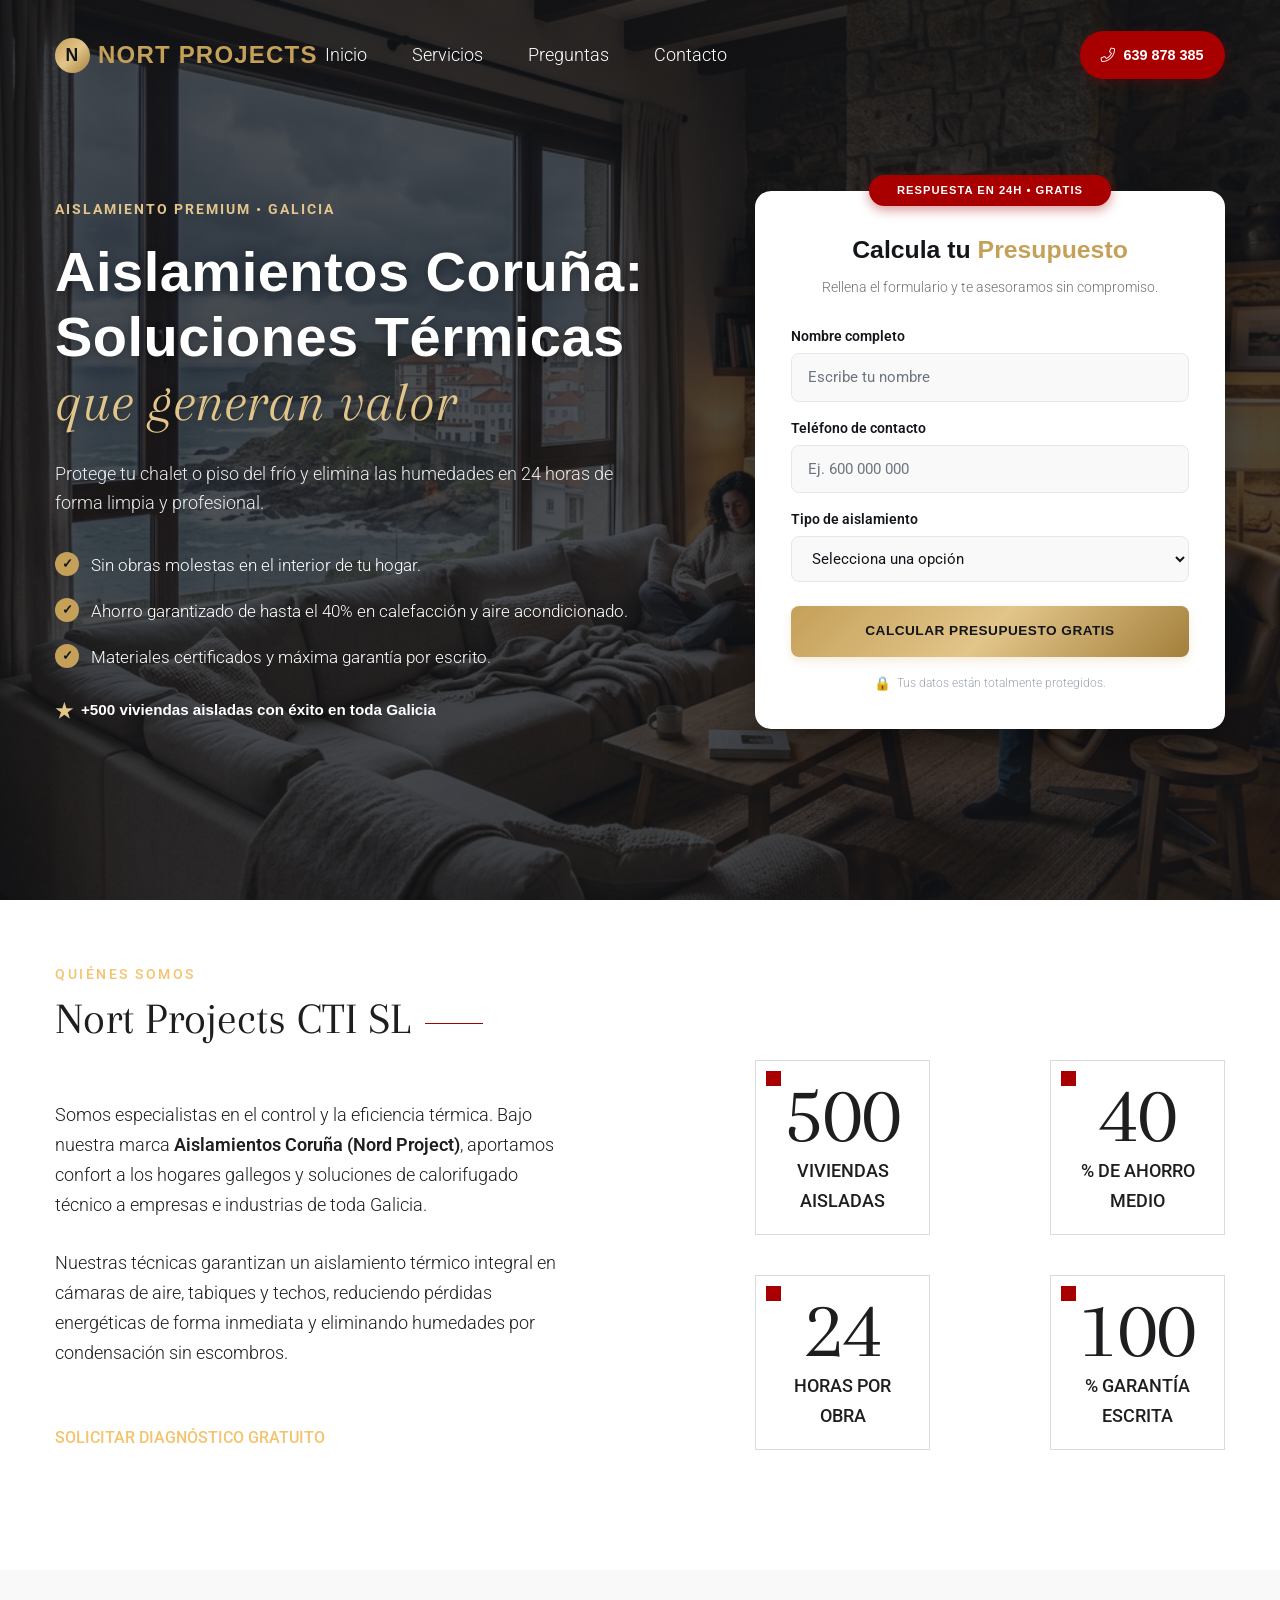
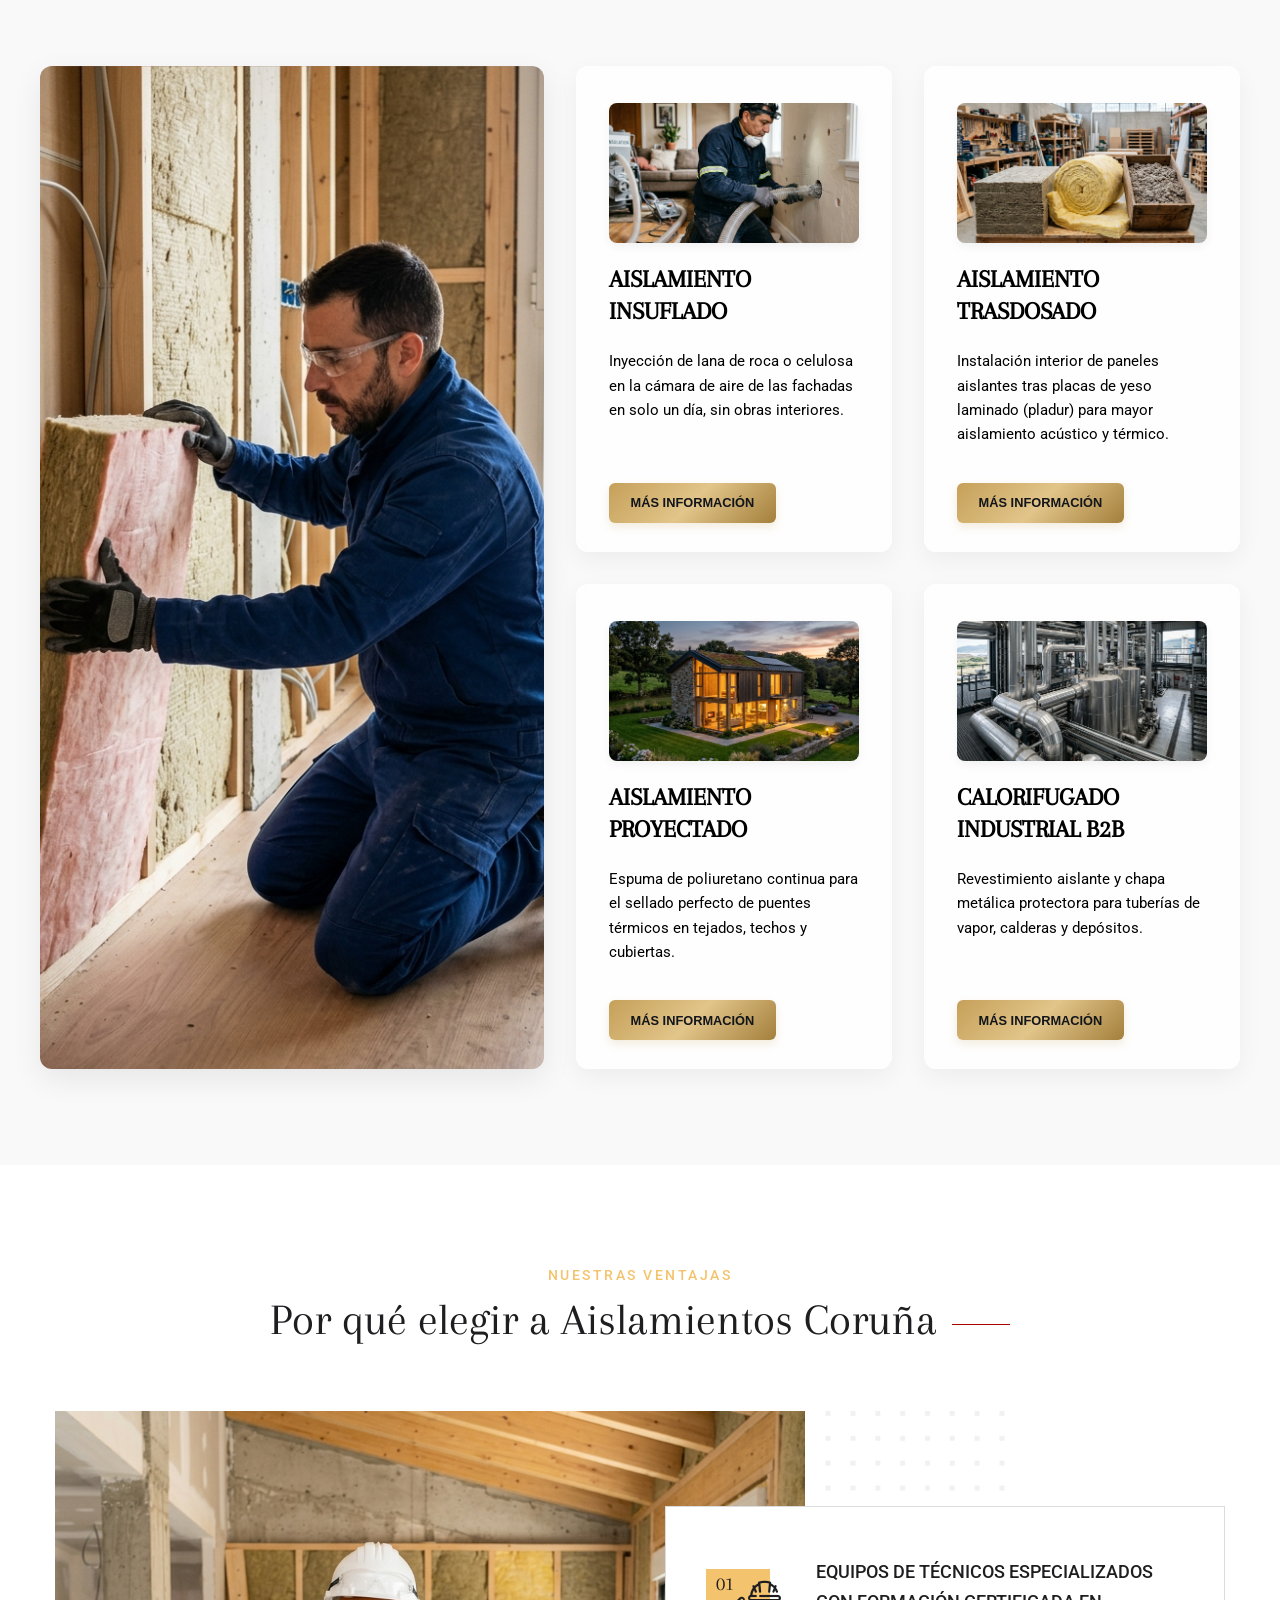
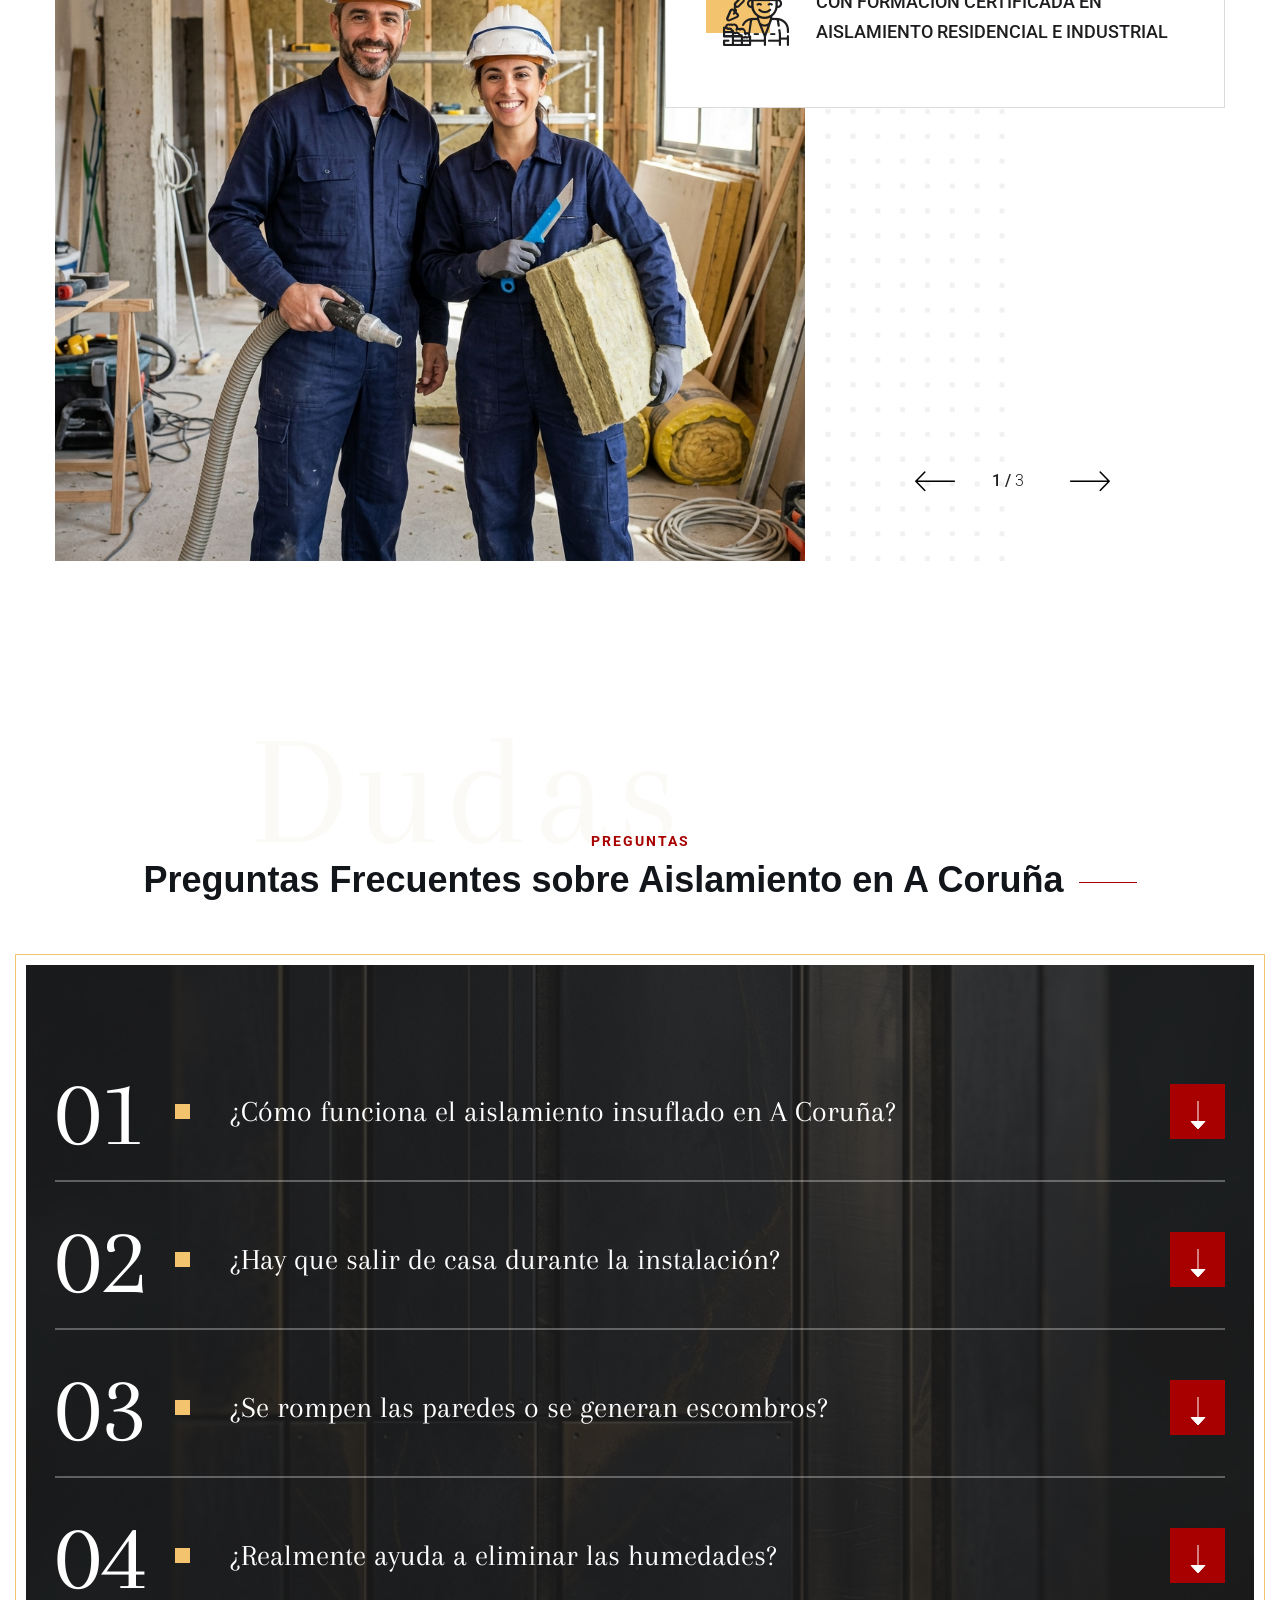
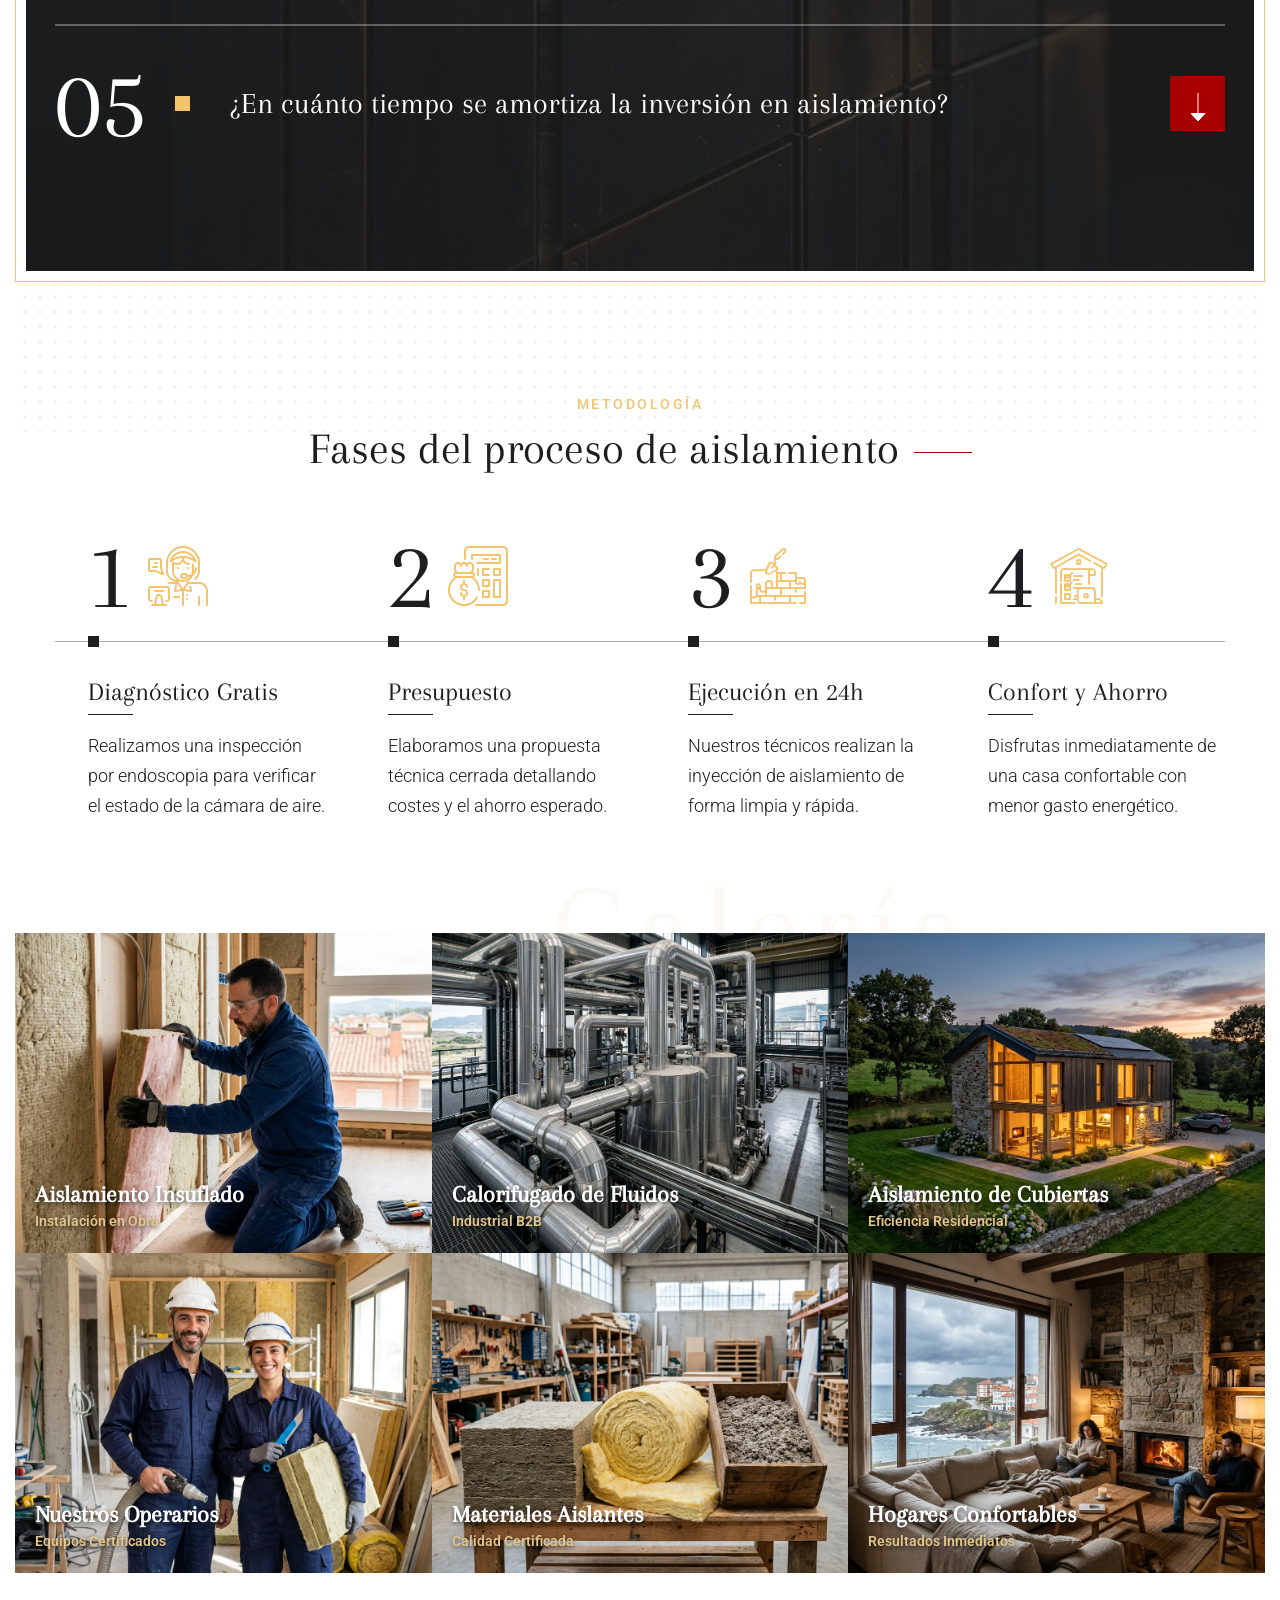
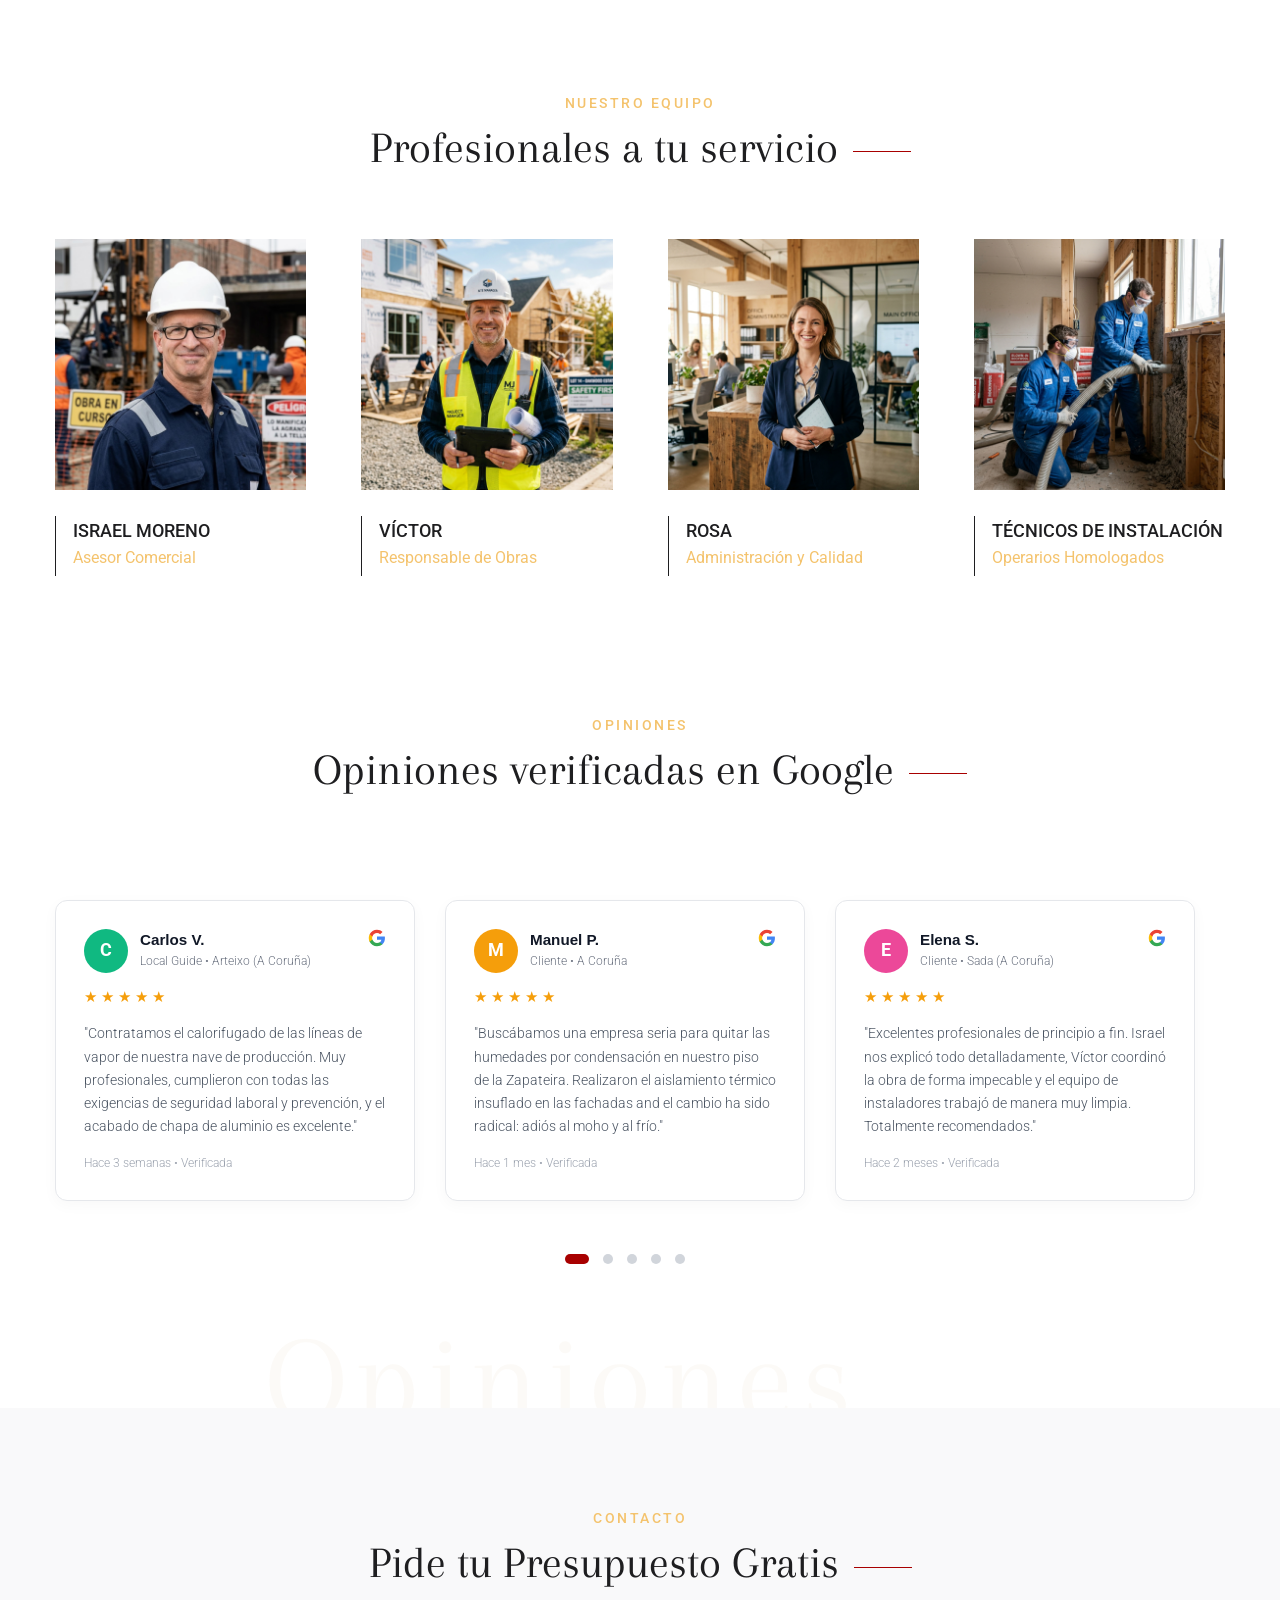
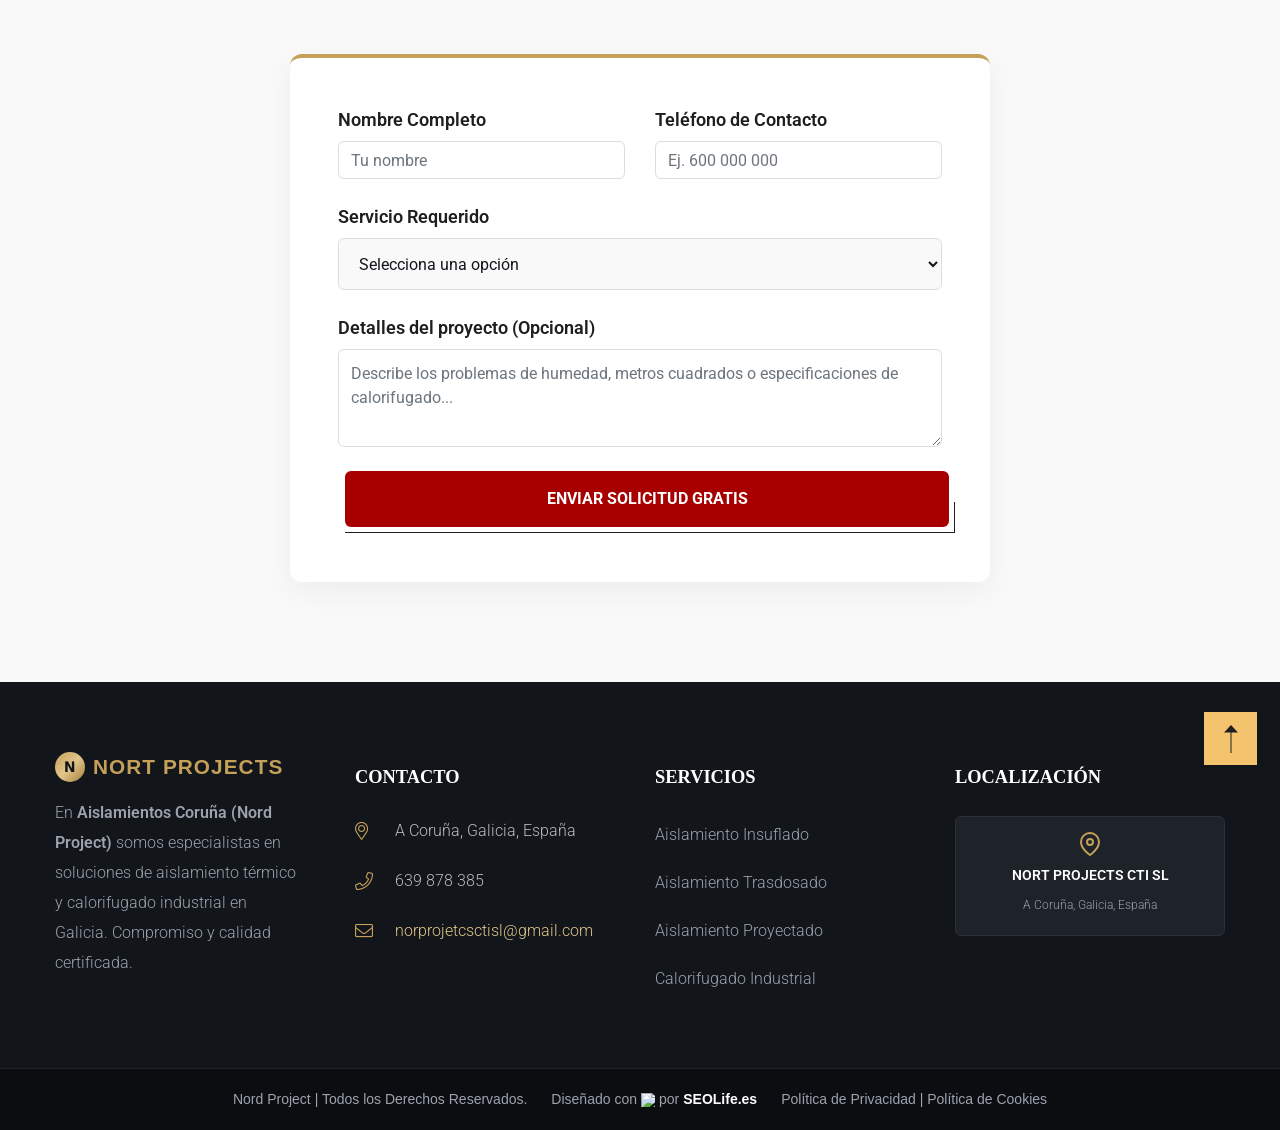
==== commit 256a5a17: "Update Propuesta 1 hero section to 100vh height with flexbox centering on desktop" ====
--- a/Propuesta1/index.html
+++ b/Propuesta1/index.html
@@ -317,6 +317,10 @@
                 background-position: center;
                 background-attachment: fixed;
                 padding: 120px 0 100px 0 !important;
+                height: 100vh !important;
+                min-height: 100vh !important;
+                display: flex !important;
+                align-items: center !important;
             }
             .hero-content-left h1 {
                 font-size: 3.5rem !important;
@@ -354,6 +358,9 @@
             @media (max-width: 991px) {
                 #inicio {
                     padding: 80px 0 60px 0 !important;
+                    height: auto !important;
+                    min-height: auto !important;
+                    display: block !important;
                 }
                 .hero-content-left {
                     text-align: center !important;
